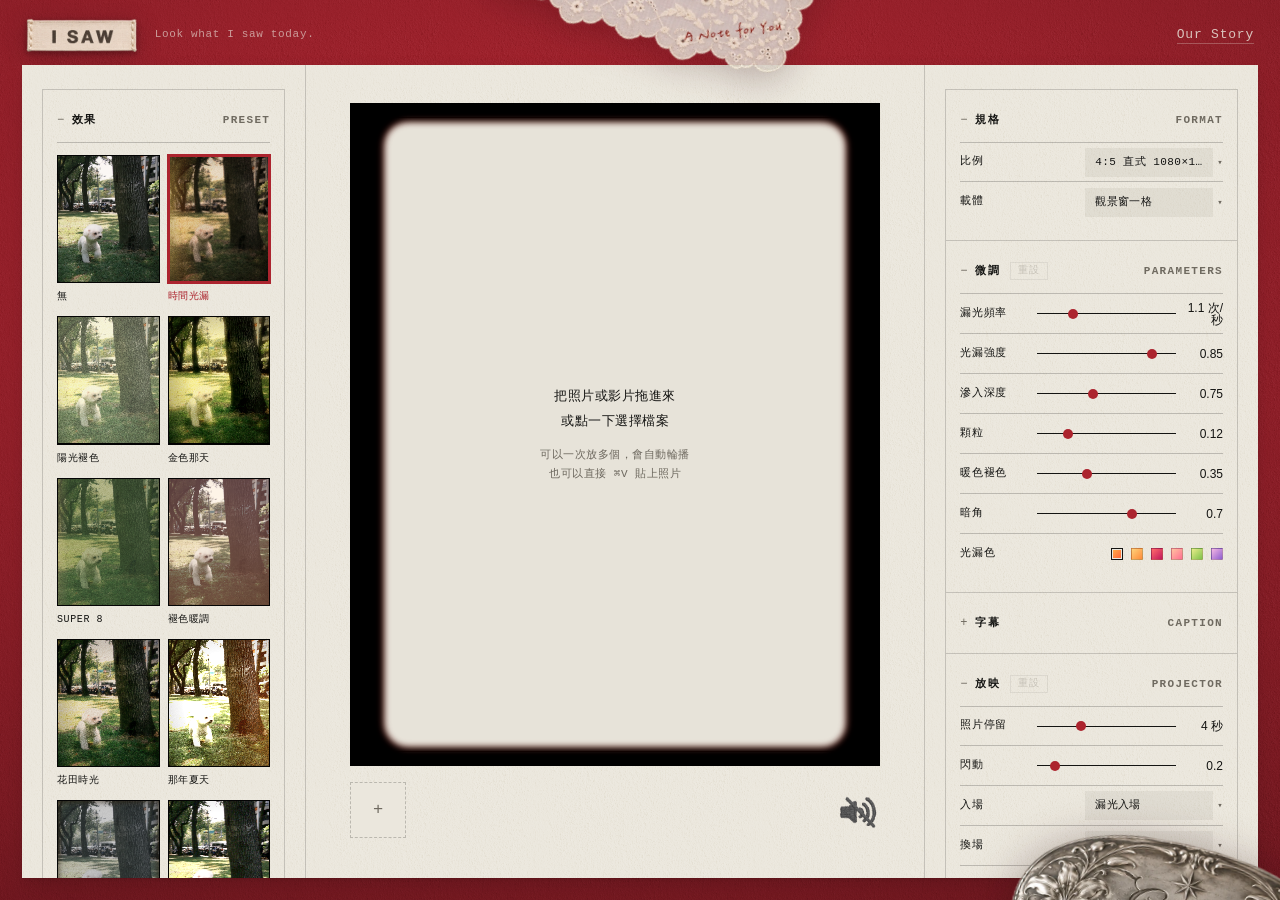
==== film_gallery.html @ 0d944f1d "Render captions above decorative frames" ====
<!doctype html>
<html lang="zh-Hant">
<head>
<meta charset="utf-8">
<meta name="viewport" content="width=device-width, initial-scale=1">
<title>Film Gallery</title>
<link rel="icon" type="image/png" sizes="32x32" href="assets/favicon-32.png">
<link rel="icon" type="image/png" sizes="48x48" href="assets/favicon-48.png">
<link rel="apple-touch-icon" sizes="180x180" href="assets/favicon-180.png">
<style>
  :root{--ar:0.8;--red:#ac242e;--red-deep:#5c131a;--paper:#ebe7dd;--paper-2:#e2ddd1;--ink:#141412;--rule:#1a1917;--muted:#6f6a60;
    --hdh:54px;--padt:11px;--red-tex:.5;--mono:"SF Mono",Menlo,"Courier New",monospace;--num:-apple-system,"SF Pro Text","Helvetica Neue",Arial,sans-serif;--sans:"Helvetica Neue",Helvetica,Arial,"PingFang TC",sans-serif}
  *{box-sizing:border-box}
  html,body{margin:0;height:100%;background:var(--red);color:var(--ink);font-family:var(--sans);font-size:12px}
  /* 參考圖的紅不是平塗：中上偏亮，往四周與底部漸暗 */
  body{background-image:radial-gradient(ellipse 120% 95% at 46% 30%,
    var(--red) 0%,#96202a 38%,#7a1a22 74%,#5c131a 100%)}
  /* 紅底的紙材獨立成一層，才能用 opacity 單獨調濃淡
     （background-blend-mode 沒有強度參數，米白面板則維持原本的做法） */
  body::before{content:"";position:fixed;inset:0;z-index:1;pointer-events:none;
    mix-blend-mode:soft-light;opacity:var(--red-tex,.5);
    background-image:var(--paper-tex);background-size:var(--paper-tex-size)}
  .hd,.app{position:relative;z-index:2}   /* 操作區與頁首在雜訊之上 */
  /* 最外圍一圈深紅，裡面整張是紙 */
  body{padding:var(--padt) 22px 22px;min-height:100vh}
  .app{display:grid;grid-template-columns:clamp(260px,23%,340px) 1fr clamp(300px,27%,400px);min-height:calc(100vh - 22px - var(--padt) - var(--hdh));background:var(--paper);border:0;
    /* 自然陰影：多層疊加、模糊逐層加倍、透明度遞減，模擬真實光線衰減 */
    box-shadow:
      0 1px 1px   rgba(28,6,6,.07),
      0 2px 4px   rgba(28,6,6,.06),
      0 6px 10px  rgba(28,6,6,.055),
      0 12px 22px rgba(28,6,6,.05),
      0 24px 44px rgba(28,6,6,.045),
      0 44px 80px rgba(28,6,6,.04)}
  @media (max-width:860px){body{padding:12px}.app{grid-template-columns:1fr;min-height:calc(100vh - 24px - var(--hdh))}}

  /* ============ 舞台 ============ */
  .stage{position:relative;display:flex;align-items:center;justify-content:center;padding:28px;overflow:hidden;
    background-color:var(--paper);
    background-image:radial-gradient(rgba(0,0,0,.06) .6px,transparent .7px),var(--paper-tex);
    background-size:14px 14px,var(--paper-tex-size);
    background-blend-mode:multiply,var(--paper-tex-blend)}
  /* 偽全螢幕：不依賴 Fullscreen API。實測有些瀏覽器／內嵌環境會直接忽略
     requestFullscreen()，回傳的 promise 不成功也不失敗，按鈕就變成完全沒反應。
     這層用 CSS 把舞台撐滿視窗，任何環境都有效；真全螢幕仍然照試，成功就順便去掉瀏覽器外框 */
  /* 畫板＝成品 + 底下的素材條。兩者同寬，所以寬度算在 .board 上，
     .frame 只要跟著撐滿即可。--barh 是素材條佔掉的高度，要從成品的高度預算裡扣掉 */
  .board{--barh:74px;display:flex;flex-direction:column;min-width:0;
    width:min(100%,calc((100vh - 98px - var(--barh) - var(--padt) - var(--hdh)) * var(--ar)));
    max-width:100%}
  .frame{
    position:relative;container-type:size;overflow:hidden;isolation:isolate;background:#000;
    aspect-ratio:var(--ar);
    width:100%;
    max-width:100%;
    max-height:calc(100vh - 98px - var(--barh,0px) - var(--padt) - var(--hdh));
    
  }
  /* 素材條：貼在成品正下方，放縮圖、「＋」與預覽聲音開關 */
  .stagebar{display:flex;align-items:center;gap:10px;height:var(--barh);padding-top:16px}
  .stagebar .items{flex:1 1 auto;min-width:0;padding:0;border-bottom:0}
  #sound{flex:0 0 auto;align-self:center;width:44px;height:44px;padding:0;cursor:pointer;
    background:transparent;border:0;box-shadow:none;transition:none}
  #sound:hover{background:transparent;border:0;box-shadow:none;filter:none;transform:none}
  #sound:focus-visible{outline:1px solid var(--ink);outline-offset:2px}
  #sound img{display:block;width:100%;height:100%;object-fit:contain;pointer-events:none}
  .frame img,.frame video,.thumb img,.thumb video{display:block;width:100%;height:100%;object-fit:cover;position:absolute;inset:0}
  /* 主文字跟小提示是兩個 grid 項目（<small> 是 block，會自成一列）。
     原本 place-items:center 讓兩列各自平分高度、各自置中，中間就空了一大段。
     改成 align-content:center + gap：兩排當成一組一起置中，距離由 gap 決定 */
  .placeholder{position:absolute;inset:0;display:grid;justify-items:center;align-content:center;gap:12px;
    text-align:center;padding:24px;cursor:pointer;z-index:50;
    color:var(--ink);font:13px/1.9 var(--mono);background:var(--paper);letter-spacing:.5px}
  .placeholder::before{content:"";position:absolute;inset:14px;border:1px solid var(--rule)}
  .placeholder small{display:block;font:11px/1.7 var(--mono);color:var(--muted)}
  .frame.dragover .placeholder{background:var(--paper-2)}
  .frame.dragover{outline:2px dashed var(--paper);outline-offset:-10px}
  /* 字幕與拖曳輔助線在外框（45）上方；畫布輸出沿用相同層級。 */
  .caption{position:absolute;left:var(--x,50%);top:var(--y,90%);transform:translate(-50%,-50%);z-index:46;text-align:center;white-space:nowrap;
    pointer-events:auto;cursor:move;user-select:none;touch-action:none;max-width:96%;
    /* 字體、字形、字距由字幕自己的變數決定（見 CAPTION_FONTS）。
       拆成獨立屬性而不是 font 簡寫 —— 輸出渲染器是一個一個讀 computed style 的，這樣最穩 */
    font-style:var(--cfs,italic);font-weight:var(--w,700);
    font-size:calc(var(--s,4) * 1cqw);
    font-family:var(--cff,Georgia,"Songti TC",serif);
    letter-spacing:var(--cls,.5px);
    color:var(--c,#e0a23a);text-shadow:0 0 12px rgba(0,0,0,.35)}
  /* 辰宇落雁體：先用系統已經裝的（秒開），沒裝才載 assets/fonts/ 裡打包的那份（9.1 MB）。
     授權 SIL OFL 1.1，完整條文在 assets/fonts/OFL-辰宇落雁體.txt —— 那份不能刪，OFL 要求隨檔散布。
     swap：字還沒載進來之前先用後備字體顯示，不要讓字幕整段空白 */
  @font-face{
    font-family:"辰宇落雁體";
    src:local("辰宇落雁體 2.0 Thin"), local("ChenYuluoyan-2.0-Thin"),
        url("assets/fonts/ChenYuluoyan-2.0-Thin.ttf") format("truetype");
    font-weight:normal;font-style:normal;font-display:swap;
  }
  .caption.dragging{outline:1px dashed rgba(255,255,255,.6);outline-offset:4px}
  /* 拖曳字幕時的對齊輔助線。只有拖的當下存在（放開就整個移除），
     所以不可能被畫進輸出 —— 輸出期間也不會有人在拖 */
  .snapline{position:absolute;z-index:47;pointer-events:none;background:var(--red);
    box-shadow:0 0 4px rgba(0,0,0,.5)}
  .snapline.v{top:0;bottom:0;width:1px;margin-left:-.5px}
  .snapline.h{left:0;right:0;height:1px;margin-top:-.5px}
  .caption:empty{display:none}
  .capblock{padding:6px 0 2px;border-bottom:var(--bw) solid var(--hair)}
  .capblock .rowline{border-bottom:0;min-height:32px}
  .capblock .del{color:var(--muted);cursor:pointer}
  .capblock .del:hover{color:var(--ink)}

  .slot{position:absolute;overflow:hidden;isolation:isolate;background:#000}
  /* 留白的格子：素材不夠時多出來的那一格。底色拿掉，露出後面（觀景窗＝框本身的底、
     圖框類＝框外面那張底圖），不要變成一塊突兀的黑色方塊 */
  .slot.empty{background:transparent}
  .slot+.slot .placeholder{display:none}
  /* 會抖動的圖層要比畫面大一點，抖的時候才不會露出邊 */
  .gate{position:absolute;inset:-3%;overflow:hidden;will-change:transform}

  /* 共用顆粒：量測 Super 8 參考 = 純亮度雜訊（通道相關 .93）、sd ≈ 1.1%、顆粒約 0.3–0.4% 畫面寬、每張源格重新隨機
     → 噴聲 alpha 轉成灰階（中心 .5，可同時變亮變暗）、overlay 疊色、尺寸用 cqw 綁畫面寬，JS 逐格位移時加 .js 關掉 CSS 動畫 */
  .grain{position:absolute;inset:-60%;pointer-events:none;mix-blend-mode:overlay;z-index:30;opacity:var(--grain,.25);will-change:transform;
    background-image:url("data:image/svg+xml;utf8,<svg xmlns='http://www.w3.org/2000/svg' width='300' height='300'><filter id='n' x='0' y='0' width='100%' height='100%' color-interpolation-filters='sRGB'><feTurbulence type='fractalNoise' baseFrequency='.55' numOctaves='2' seed='7' stitchTiles='stitch'/><feColorMatrix values='0 0 0 1 0  0 0 0 1 0  0 0 0 1 0  0 0 0 0 1'/><feComponentTransfer><feFuncR type='linear' slope='2.4' intercept='-.7'/><feFuncG type='linear' slope='2.4' intercept='-.7'/><feFuncB type='linear' slope='2.4' intercept='-.7'/></feComponentTransfer></filter><rect width='100%' height='100%' filter='url(%23n)'/></svg>");
    background-size:50cqw 50cqw;
    animation:grain .35s steps(5) infinite}
  .grain.js{animation:none}
  .grain.coarse{opacity:calc(var(--grain,.25)*.5);background-size:120cqw 120cqw;animation-duration:.5s;animation-direction:reverse}
  @keyframes grain{0%{transform:translate(0,0)}20%{transform:translate(-5%,3%)}40%{transform:translate(4%,-6%)}60%{transform:translate(-3%,-2%)}80%{transform:translate(6%,4%)}100%{transform:translate(0,0)}}
  .fx{position:absolute;inset:0;pointer-events:none}
  .dust{position:absolute;inset:0;pointer-events:none;z-index:35}
  /* 白點：參考 5×14 px / 530 → 1%×3% W 的直立小長條，+30% 亮，停 1–2 張源格 */
  .speck{position:absolute;border-radius:50%;background:#fff;opacity:.8;filter:blur(.08cqw)}
  /* 紅點：參考直徑 4–5% W、飽和紅 (255,60,60)、軟邊、停 0.17–1.1 s、慢慢漂 */
  .speck.red{background:radial-gradient(circle,#ff5050 0 30%,rgba(255,60,60,.7) 55%,rgba(255,60,60,0) 75%);filter:blur(.15cqw);opacity:.9;transition:transform linear}
  .speck.dark{background:#000;opacity:.7}
  .scratch{position:absolute;top:0;bottom:0;width:.12cqw;background:rgba(255,255,255,.4)}
  .scratch.dark{background:rgba(0,0,0,.6)}
  .black{background:#000;opacity:var(--black-op,0);z-index:39}

  /* ============ 放映機閃動 / 閃光 / 結尾淡出（全域層） ============ */
  #flick{position:absolute;inset:0;pointer-events:none;z-index:42}
  #flick>div{position:absolute;inset:0;opacity:0}
  #flick .f-dark{background:#000}
  #flick .f-light{background:#fff;mix-blend-mode:soft-light}
  #fade{position:absolute;inset:0;pointer-events:none;z-index:58}
  #fade>div{position:absolute;inset:0;opacity:0}
  #fade .e-black{background:#000}
  #fade .e-purple{background:linear-gradient(180deg,rgba(70,25,110,.75),rgba(40,15,80,.6));mix-blend-mode:normal}
  #trans .t-over{background:#fff;inset:-4%}

  /* ============ 換場景轉場層（只在多素材切換時出現，逐格硬切） ============ */
  #trans{position:absolute;inset:0;pointer-events:none;z-index:60}
  #trans>div{position:absolute;inset:-4%;display:none}
  #trans .t-fill{background:#000}
  /* 燒片畫格上的細直條紋，模擬底片曝光不均 */
  #trans .t-fill::after{content:"";position:absolute;inset:0;opacity:.35;mix-blend-mode:multiply;
    background:repeating-linear-gradient(90deg,rgba(0,0,0,0) 0 6cqw,rgba(0,0,0,.25) 6cqw 9cqw,rgba(255,255,255,.12) 9cqw 13cqw,rgba(0,0,0,0) 13cqw 21cqw)}
  #trans .t-wipe{filter:blur(1.5cqw)}

  /* ============ 預設 1：暖調光漏 ============ */
  .p-leak .media{filter:sepia(var(--warm,.35)) saturate(1.25) contrast(1.06) brightness(.92)}
  .p-leak .tint{background:linear-gradient(180deg,rgba(255,170,80,.18),rgba(120,20,0,.28));mix-blend-mode:multiply}
  /* 漏光：固定在左緣（光從機身縫隙進來的位置），強度由 JS 逐格脈衝驅動。
     不用 CSS 動畫，因為真實漏光的閃動是不規則的。
     也刻意不留 transition —— pulse() 每格自己算好該多亮（見 PRESETS.leak），
     再疊一層 CSS 過渡的話，「一格一格算」的輸出管線會被真實時間拖著跑 */
  .p-leak .leak{left:0;top:-25%;bottom:-25%;width:var(--lw,30%);
    mix-blend-mode:screen;opacity:0;filter:blur(26px);
    transform:translateY(var(--ly,0));
    background:
      radial-gradient(70% 42% at 0% 50%,rgba(255,250,230,.85) 0%,transparent 62%),
      linear-gradient(90deg,var(--la,#ffb347) 0%,var(--lb,#ff5e3a) 42%,transparent 100%)}
  .p-leak .leak.two{width:var(--lw2,16%);filter:blur(42px);
    background:radial-gradient(60% 70% at 0% 50%,var(--lb,#ff5e3a) 0%,transparent 72%)}
  .p-leak .edge{mix-blend-mode:screen;background:linear-gradient(90deg,rgba(255,200,90,.55),rgba(255,120,40,.2) 12%,transparent 30%);
    animation:breathe 4.8s ease-in-out infinite alternate}   /* 左緣的底光，與脈衝無關 */
  @keyframes breathe{from{opacity:.55}to{opacity:.95}}
  .p-leak .vig{background:radial-gradient(ellipse at 50% 50%,transparent 55%,rgba(20,5,0,.45) 85%,rgba(0,0,0,.8) 100%);opacity:var(--vig,1)}

  /* ============ 預設 2：Super 8 ============
     量測：亮部壓到 55–70%（p99 136–178）、暗部抬到 9–16% 且偏藍灰 (31,33,43)、中間調青綠 (98,142,118)、亮部黃 (191,180,101)、
     飽和 .3–.4、邊緣 10–90% 寬 ≈ 1.3% W（σ≈.5% W）。閃爍由 JS 逐格給 --flick（sd 6.3%），不用 CSS 週期動畫。 */
  .p-strip .media{filter:contrast(.62) brightness(.9) saturate(.95) brightness(var(--flick,1)) blur(calc(var(--soft,.25)*1cqw))}
  .p-strip .fadeL{background:#1a2236;mix-blend-mode:lighten;opacity:var(--fade,.7)}            /* 暗部抬成藍灰 */
  .p-strip .cast{mix-blend-mode:soft-light;opacity:.85;background:rgb(110,160,135)}             /* 中間調青綠 */
  .p-strip .cast2{mix-blend-mode:multiply;opacity:.8;background:rgb(250,236,165)}               /* 亮部壓黃（減藍） */
  /* 左邊漏光：量測外側 9% W 基準比內側亮 5–8%；每 ~0.3 s 一張源格（55 ms）脈衝到 +20%、R−G +25（洋紅紅）。右邊外側 10% 暗 10%。 */
  .p-strip .edgeleak{mix-blend-mode:screen;opacity:calc(var(--eleak,.7)*.3);
    background:linear-gradient(90deg,var(--la,#ff9678) 0%,transparent 13%)}
  .p-strip .edgeleak.pulse{opacity:var(--eleak,.7);
    background:linear-gradient(90deg,var(--lb,#ff506e) 0%,transparent 14%)}
  .p-strip .edgeR{background:linear-gradient(270deg,rgba(0,0,0,.22),rgba(0,0,0,0) 12%)}

  /* ============ 預設 3：8mm 放映機 ============
     量測：飽和只有 .17–.23、亮部壓到 72–77%、黑位保留 (p1≈5%)、中間調中性偏冷 (111,125,145)、亮部略青；
     邊緣 σ≈.2–.4% W；閃爍只有 0.6%（JS 給 --flick）；暗角不是大範圍黑，而是 3% W 寬、−18%、偏黃褐的窄邊。 */
  .p-proj .media{filter:contrast(.85) brightness(.84) saturate(.6) brightness(var(--flick,1)) blur(calc(var(--soft,.3)*1cqw))}
  .p-proj .warm{background:#9fb0bd;mix-blend-mode:soft-light;opacity:.5}
  .p-proj .vig{box-shadow:inset 0 0 calc(var(--vig,.6)*10cqw) calc(var(--vig,.6)*.8cqw) rgba(42,28,10,.75)}
  /* 塵點：參考 ≤1 顆/秒、0.3% W、停 1 格、多為暗點；尺寸 / 模糊都綁 cqw */
  .mote{position:absolute;border-radius:50%;background:radial-gradient(circle,rgba(255,250,235,.95),rgba(255,250,235,0) 70%);pointer-events:none}
  .mote.dark{background:radial-gradient(circle,rgba(30,20,10,.9),rgba(30,20,10,0) 70%)}
  .hair{position:absolute;width:.1cqw;background:rgba(0,0,0,.55);transform-origin:top;pointer-events:none;filter:blur(.06cqw)}

  /* ============ 預設 4：黑白老電影 ============
     沒有參考影片；套用同樣原則：亮部壓縮、黑位抬高、閃爍逐格隨機（不用 CSS 週期）、顆粒 / 抖動綁畫面尺寸 */
  .p-bw .media{filter:grayscale(1) contrast(1.05) brightness(.92) sepia(var(--tone,.25)) brightness(var(--flick,1)) blur(.12cqw)}
  .p-bw .fadeL{background:#161616;mix-blend-mode:lighten;opacity:.9}
  .p-bw .vig{background:radial-gradient(ellipse at 50% 50%,transparent 50%,rgba(0,0,0,.4) 82%,rgba(0,0,0,.75) 100%);opacity:var(--vig,1)}
  .p-bw .grain{opacity:var(--grain,.4);mix-blend-mode:overlay}
  /* Safari 的 lighten 疊層會遮掉影片；這兩個濾鏡改在 GPU 畫布內混色。 */
  .frame canvas.filmcolor,.thumb canvas.filmcolor{display:block;position:absolute;inset:0;width:100%;height:100%;object-fit:cover;filter:none}
  .film-source{display:none}

  /* ============ 預設 5：褪色暖調（第三支參考：幾乎無顆粒無閃動、亮部不到白、暗部抬到暖褐） ============ */
  .p-faded .media{filter:contrast(.84) saturate(.82) sepia(.22) brightness(1.02) hue-rotate(-4deg)}
  .p-faded .lift{background:rgb(104,74,66);mix-blend-mode:lighten;opacity:var(--lift,.58)}
  .p-faded .cast{background:linear-gradient(180deg,rgba(214,168,196,.55) 0%,rgba(240,170,130,.55) 100%);mix-blend-mode:soft-light;opacity:var(--castop,.8)}
  .p-faded .vig{background:radial-gradient(ellipse at 50% 50%,transparent 62%,rgba(60,30,20,.35) 100%);opacity:var(--vig,.5)}
  #intro{position:absolute;inset:0;pointer-events:none;z-index:59;display:none}

  /* ============ 預設 6：花田柔光（量測自參考影片 2026-09-15 02:51） ============
     量測 745 格 176×109：亮度百分位 p1=0 p5=5 p50=87 p95=199 p99=219；
     10.85% 像素低於 16（暗部壓死）、僅 0.07% 高於 240（亮部滾降、不到純白）；
     飽和 .351；鄰接像素平均差 5.58（顆粒重）；R>G>B，亮部 212/198/178（暖） */
  .p-bloom .media{filter:saturate(var(--sat,.85)) contrast(var(--con,1.22)) brightness(var(--exp,1.06))
    blur(calc(var(--soft,.35)*1cqw))}
  /* 亮部滾降 + 暖調：multiply 一層暖白，把最大值壓到約 R100% G93% B82%，與量測的亮部比例一致 */
  .p-bloom .warmtint{mix-blend-mode:multiply;
    background:linear-gradient(180deg,rgba(255,238,212,1) 0%,rgba(252,230,202,1) 100%);
    opacity:var(--warm,.85)}
  /* 光暈／暈光：素材複製一份，模糊提亮後用 screen 疊回去，亮處自然溢出。
     原本用 backdrop-filter，但輸出用的 canvas 渲染器不支援 —— 畫板看得到、下載出來卻沒有 */
  .p-bloom .bloom{mix-blend-mode:screen;opacity:calc(var(--glow,.5)*.55);overflow:hidden}
  .p-bloom .bloom .media{filter:blur(calc(var(--glow,.5)*3cqw)) brightness(1.45) contrast(1.25) saturate(.75)}
  /* 暗部壓死 */
  .p-bloom .crush{mix-blend-mode:multiply;background:rgba(18,14,10,1);opacity:var(--crush,.18)}
  .p-bloom .vig{background:radial-gradient(ellipse at 50% 48%,transparent 42%,rgba(12,8,4,.5) 78%,rgba(0,0,0,.88) 100%);
    opacity:var(--vig,.8)}

  /* ============ 預設 17：那年夏天（量測自 Lily 給的參考照 IMG_0568，2026-10-02）============
     內容區 1206×906。這張跟現有每一個濾鏡最大的不同：**亮部是真的燒穿的**。
       · 18.08% 的像素是純白 —— 其他六個濾鏡實測全部 0.00%，
         因為它們的設計就是「亮部不到白」（那是從底片參考影片量出來的，沒有錯，只是另一種行為）
       · 暗部 (44,26,18) 暖紅褐，紅是藍的 2.4 倍；中間調 (144,102,69) 明顯偏橘
       · 亮部 (248,232,233) 近白，而且藍跟綠幾乎一樣高 —— **燒穿的地方不帶黃，是乾淨的白**
       · 飽和 .456；顆粒 rms 6.21，比沒套濾鏡的原圖（13.70）還低
         → 那個粗粗的底片感是「粗顆粒 ＋ 柔焦」同時存在，只加顆粒會變得又利又髒
       · 右緣 (148,100,99) 比左緣 (104,73,58) 亮而且更暖 → 右邊有一道暖光
     做法上最關鍵的一件事：**暖色先染（sepia），再用 brightness 把頂端推爆**。
     順序反過來的話，燒穿的地方會被染成黃色；照這個順序，爆掉的地方會自己回到乾淨的白，
     所以「中間調很暖、亮部乾淨」是順序換來的，不是另外補一層。 */
  .p-summer .media{filter:blur(calc(var(--soft,.35)*1cqw)) sepia(var(--warm,.4))
    saturate(var(--sat,1.25)) contrast(var(--con,1.2)) brightness(var(--exp,1.9))}
  /* 暗部暖褐：screen 只抬暗部、亮部幾乎不動（跟漏光底片的暗部青綠同一招，只是換成暖色） */
  .p-summer .lift{mix-blend-mode:screen;background:rgb(92,34,10);opacity:var(--lift,.5)}
  /* 右側那道暖光 */
  .p-summer .rleak{mix-blend-mode:screen;opacity:var(--leak,.55);
    background:linear-gradient(98deg,transparent 38%,rgba(255,80,20,.45) 76%,rgba(255,140,60,.95) 100%)}
  .p-summer .vig{background:radial-gradient(ellipse at 52% 48%,transparent 52%,rgba(20,8,4,.4) 84%,rgba(10,4,2,.7) 100%);
    opacity:var(--vig,.25)}

  /* ============ 預設 7：陽光褪色（量測自參考影片 2026-09-15 02:56） ============
     48 格取樣：亮度 p1=41 p5=59 p50=147 p95=207 p99=218；低於 16 僅 0.05%（暗部抬起、不壓黑）
     中位 RGB 149/152/87（黃綠）、暗部 44/65/25（綠色地板）、亮部 215/210/170
     飽和 .376、鄰接差 9.03（比影片 1 更重） */
  .p-sun .media{filter:saturate(var(--sat2,1.05)) contrast(var(--con2,.78)) brightness(var(--exp,1.28))
    blur(calc(var(--soft,.3)*1cqw))}
  /* 暗部抬升：screen 一層量測到的暗部色 (44,65,25)。
     原本用 lighten 當「地板」，但媒體濾鏡 contrast(.78) brightness(1.28) 已經把最暗值抬到 68，
     高於這個地板，所以只有源值 <12% 的像素會被影響 → 滑桿幾乎沒反應。
     改成 screen：暗部抬最多、亮部幾乎不動，整條滑桿都有作用（0→1 時暗部 +45、中間調 +19、亮部 0） */
  .p-sun .lift{mix-blend-mode:screen;background:rgb(44,65,25);opacity:var(--lift,.25)}
  /* 黃綠色偏 + 亮部上限：multiply 一層淡黃綠，把藍色壓下來 */
  .p-sun .cast{mix-blend-mode:multiply;background:rgb(242,238,196);opacity:var(--cast,.8)}
  /* 霧化：低對比的來源，screen 一層暖白把整體推亮壓縮動態範圍 */
  .p-sun .haze{mix-blend-mode:screen;
    background:linear-gradient(170deg,rgba(255,250,228,1) 0%,rgba(236,240,214,1) 100%);
    opacity:var(--haze,.16)}
  .p-sun .vig{background:radial-gradient(ellipse at 50% 46%,transparent 55%,rgba(60,55,25,.28) 88%,rgba(40,38,14,.45) 100%);
    opacity:var(--vig,.5)}


  /* ============ 預設 8：方寸之間 ============
     概念：從相機觀景窗裡看出去。
     機身是 Lily 畫的一張 PNG（assets/finder.webp，1210×1594，有 alpha）。
     量測：機身區域不透明度 253~254（完全擋住），中間是乾淨的透明洞，
     洞在圖檔裡的位置 x 15.87~80.91%、y 35.01~65.24%，洞緣有 28~29px 的羽化。
     圖檔長寬比 0.759，畫布是 0.800，用 fill 撐滿（橫向拉伸 5%，在這種柔焦物件上看不出來）。
     取景窗的照片比洞大一圈，硬邊會被圖檔羽化的洞緣蓋住。
     環境反射：把照片大幅模糊後用 soft-light 疊在最上層 ——
     機身會染上當下景色的顏色（量測參考影片得到的特性），窗內則多一層很淡的暈光。
     窗內調性 contrast .60 + brightness 1.12，實測 p1≈78 / p50≈170，與參考影片一致。
     手持是慢速漂移不是抖動（見 handHold）。相機（機身＋窗）一起晃，
     照片則由 .hold 反向抵銷掉，所以看起來是「景站著不動、相機在飄」——
     洞會在靜止的照片上慢慢游移，像真的端著相機找構圖。
     反向量的上限＝窗超出洞的那一圈＋照片放大溢出的部分，用 tanh 收邊。 */
  .p-finder{background:#000}
  .p-finder .rig{position:absolute;inset:0}

  /* 1 取景窗：清楚的那一塊。素材直接 cover 這個窗（而不是先鋪滿整張畫布再切一塊出來
     —— 那樣直式影片只會看到中間 17% 的高度，主體幾乎都被切掉） */
  .p-finder .win{position:absolute;left:var(--wl);top:var(--wt);width:var(--ww);height:var(--wh);
    overflow:hidden;border-radius:1.6cqw}
  /* hold：抵銷手晃的那層。照片掛在它裡面，所以 .media 自己的 scale(--zoom) 不受影響 */
  .p-finder .hold{position:absolute;inset:0}
  .p-finder .win .media{filter:contrast(var(--wcon,.60)) brightness(var(--exp,1.12))
    saturate(var(--wsat,.95)) blur(calc(var(--soft,.45)*1cqw));
    transform:scale(var(--zoom,1));transform-origin:50% 50%}
  .p-finder .win .haze{mix-blend-mode:screen;opacity:var(--haze,.08);
    background:linear-gradient(168deg,rgba(255,252,240,1) 0%,rgba(226,234,240,1) 100%)}

  /* 2 取景器本體：有 alpha 的圖，直接疊上去，窗的位置是透明的洞 */
  .p-finder .finder{position:absolute;inset:0;width:100%;height:100%;object-fit:fill;
    pointer-events:none;filter:brightness(var(--fbri,1));
    transform:scale(var(--fsc,1));transform-origin:50% 50%}

  /* 3 環境反射：照片大幅模糊後疊在最上層。
     用 color 混合 —— 只換色相與飽和度，保留圖上原本畫的明暗與金屬高光，
     所以圖檔本來的暖黃／冷銀會直接被當下景色的顏色蓋掉 */
  .p-finder .refl{position:absolute;inset:-8%;overflow:hidden;pointer-events:none;
    mix-blend-mode:color;opacity:var(--refl,.7)}
  .p-finder .refl .media{filter:blur(9cqw) saturate(1.3)}

  /* ============ 星星對切 ============
     畫面上下對切，兩半放同一個素材、各播各的。
     同一張星星遮罩用兩次：上半「星星填上顏色蓋在照片上」，下半「整片顏色、星星處挖空露出照片」。
     兩半的遮罩層尺寸一樣、也都用 cover，所以星星的位置上下完全對齊。

     遮罩層是 <img>，src 是程式當場用 canvas 合成出來的 data URL。
     為什麼不用 mask-image / clip-path：輸出影片的 canvas 渲染器兩個都不支援（見 README），
     但它畫得出 <img> 與 object-fit，所以走這條預覽跟輸出才會一致。 */
  /* 直式／方形畫面對半橫切；橫式（16:9 那類，寬≥高）改成對半直切 ——
     用 @container 讀 .frame 自己的長寬比（它有 aspect-ratio:var(--ar)），
     不用 JS 判斷，畫面比例一改就自動切換，不會漏掉「跟素材一樣」這種算出來的比例。
     canvas 輸出讀的是最終算好的版面（offsetLeft/Width…），跟畫面比例怎麼決定的無關，
     所以這裡切換完，預覽跟輸出影片會是同一個版面 */
  .p-split .half{position:absolute;left:0;top:0;width:100%;height:50%;overflow:hidden}
  .p-split .half.bot{top:50%}
  @container (min-aspect-ratio:1/1){
    .p-split .half{width:50%;height:100%}
    .p-split .half.bot{top:0;left:50%}
  }
  .p-split .starlay{position:absolute;inset:0;z-index:20;pointer-events:none}
  .p-split .media{filter:saturate(var(--sat,1)) contrast(var(--con,1.06)) brightness(var(--exp,1))}

  /* ============ 郵票載體 ============
     郵票是「載體」不是濾鏡，所以可以跟任何濾鏡疊。
     它有兩格：第一格滿版（框外面的底圖，固定放第一張照片），第二格是票面的窗（輪播）。
     兩格都走同一個濾鏡的 build()，所以框外面跟框裡面的色調是一致的 ——
     底圖層如果自己另外寫 filter，會把濾鏡的 filter 整個蓋掉，顏色就分家了。
     所以底圖只用 transform 放大 + 一層 ::after 壓暗，兩個輸出渲染器都畫得出來
     （它支援 transform 與 ::after，但不支援「父層 filter 影響子層」—— 見 README） */
  /* 底圖那格要用 .bgcell 認，不能用 :first-child ——
     #frame 裡前面還有 flick / trans / fade / intro 四個固定層，格子永遠不是第一個孩子 */
  .slot.bgcell .media{transform:scale(var(--sbzoom,1.3));transform-origin:50% 50%}
  .slot.bgcell::after{content:"";position:absolute;inset:0;z-index:40;
    background:rgba(10,8,6,var(--sbdim,.45));pointer-events:none}

  /* 紙上時光：白邊卡片本身沒有形狀圖，純 CSS 畫一塊白底＋淡淡的投影，
     模擬照片放在桌上、紙張本身有一點厚度的感覺。位置由 build() 算好直接寫 inline style，
     這裡只管外觀 */
  /* 邊框色：比網站底色 --paper(#ebe7dd) 再亮一點的米灰，不是純白，
     也不會太接近底色跟畫面融在一起。
     不加投影：這個白邊本來就窄（3.5%），投影的模糊範圍（4px/9px）比邊框本身還寬，
     結果整圈都暈到照片裡面去，變成「照片內側有陰影」。
     也不能用 outline 代替——outline 這個屬性輸出用的 canvas 渲染器不認得
     （見 paintTree／paintBg，只讀 backgroundColor/backgroundImage/boxShadow 這幾樣），
     預覽會看到框、輸出影片會不見，等於騙了自己。乾脆就純色平面，不做邊界裝飾 */
  .card-bg{position:absolute;background:#f4f1eb}

  /* ============ 預設 9：金色那天（量測自參考影片，884×634、6.7s、三個鏡頭） ============
     · 亮部（L>205）平均 RGB 237/228/158 —— 藍色比紅色低 79。
       兩支沒加工的對照影片量出來是 224/223/225 與 227/224/221（中性白，差 ±6），
       所以「最亮不是白色、而是淺黃色」是這支最明確、也最容易複製的特徵
     · 暖度隨亮度遞增：亮部 R−B +79、中間調 +25、暗部 +4 —— 不是整片罩黃
     · 亮度 p1=6 p50=53 p95=225 p99=237 max=252；19.7% 低於 16、僅 0.54% 高於 240
     · 貼著亮區的暗部比遠處亮 2.02 倍，平滑衰減約 14% 畫面寬（發光感；
       對照組量到 1.00 與 1.54，但亮區佔比差太多，所以半徑當參數調而不是當定值） */
  /* 灰階測試條搜出來的一組：入32→L7、入128→R−B 25（正好命中量測）、入248→L224 R−B47，
     而且入200 還有 L208，不會太早削平（參考影片只有 0.54% 超過 240，是有肩部的滾降） */
  .p-gold .media{filter:saturate(var(--sat,1.1)) contrast(var(--con,1.25)) brightness(var(--exp,1.1))
    blur(calc(var(--soft,.18)*1cqw))}
  /* 淺黃天花板：multiply 的絕對變化隨亮度遞增 —— 白色被拉到 255/248/178（R−B 77，命中量測的 79），
     中間調只被拉 39，暗部幾乎不動。這正好複製「愈亮愈黃」而不是整片罩黃 */
  .p-gold .ceil{mix-blend-mode:multiply;opacity:var(--gold,.9);
    background:linear-gradient(168deg,rgb(255,248,176) 0%,rgb(255,244,162) 100%)}
  /* 發光：疊在天花板之前，所以溢出來的光也會被染成金色 */
  .p-gold .glow{mix-blend-mode:screen;opacity:var(--glowop,.5);overflow:hidden}
  .p-gold .glow .media{filter:blur(calc(var(--grad,.55)*4cqw)) brightness(1.5) contrast(1.9)
    sepia(.55) saturate(1.7)}
  /* 壓黑：量測中位數只有 53，畫面大半是暗的，金色光斑才浮得出來 */
  .p-gold .crush{mix-blend-mode:multiply;background:rgb(30,22,14);opacity:var(--crush,.04)}
  .p-gold .vig{background:radial-gradient(ellipse at 50% 46%,transparent 40%,rgba(30,18,6,.46) 76%,rgba(6,4,0,.9) 100%);
    opacity:var(--vig,.6)}

  /* ============ 預設 10：霧裡微亮 ============
     原本想做參考影片那種「隔著玻璃折射」的效果，用位移貼圖 + 方向性光束試了三版都不對 ——
     那支影片的光條是橫掃整個畫面、跟內容無關的鏡頭內反射，
     而「從畫面內容算出光條」的做法，光條永遠會黏在亮點上（疊幾個角度就變星芒）。
     折射那套整個拿掉了，留下調校過程中意外好看的部分：低飽和、冷調、柔霧發光。 */
  .p-cool .media{filter:saturate(var(--sat,.62)) contrast(var(--con,.96))
    brightness(var(--exp,1.06)) blur(calc(var(--soft,.18)*1cqw))}
  /* 柔霧發光：素材複製一份，模糊提亮後 screen 疊回（不用 backdrop-filter —— 輸出渲染器不支援） */
  .p-cool .glow{mix-blend-mode:screen;opacity:var(--glowop,.5);overflow:hidden}
  /* 模糊半徑要夠大 —— 半徑太小等於把畫面細節原封不動提亮，會被讀成雜訊而不是霧 */
  .p-cool .glow .media{filter:blur(calc(var(--grad,.6)*9cqw)) brightness(1.3) saturate(.6)}
  /* 冷調：multiply 一層淡青，把暖色壓掉 */
  .p-cool .cool{mix-blend-mode:multiply;opacity:var(--cool,.3);
    background:linear-gradient(160deg,rgb(232,244,246) 0%,rgb(216,234,240) 100%)}
  /* 深度：柔霧會把整體提亮、黑被抬起來，畫面就扁了。
     用 color-burn 把中／深部拉回來 —— 灰階實測（相對輸入的變化量）：
       multiply   暗部 -3   中 -13  亮部 -25  ← 亮部被壓最多，方向相反
       overlay    暗部 -1   中  -5  亮部  -2  ← 太弱
       color-burn 暗部 -14  中 -10  亮部  -2  ← 暗部壓最多、亮部幾乎不動
     疊在柔霧與冷調之後，作用在「已經被提亮」的結果上 */
  .p-cool .depth{mix-blend-mode:color-burn;opacity:var(--depth,.35);
    background:rgb(206,212,216)}
  .p-cool .vig{background:radial-gradient(ellipse at 50% 48%,transparent 46%,rgba(20,28,32,.4) 80%,rgba(6,10,12,.86) 100%);
    opacity:var(--vig,.5)}

  /* ============ 舊派對（量測自 Lily 的兩張參考截圖：老建築棚戶景、老派對餐桌）============
     這支不是「整片罩一個顏色」，是暗部跟亮部往不同方向偏，而且偏的方向還看落在什麼顏色上：

     · 亮部（白桌布亮處，L>200）RGB 231/233/217，R−B 只有 +14 —— 幾乎中性，
       不像金色那天亮部會泛黃（那支是 R−B +79）。這支的亮部收得乾淨，快速削到一片近白，
       不是慢慢收光
     · 暗部落在「中性面」上（白桌布陰影帶、白盤陰影邊）：RGB 152/153/167、147/150/159 ——
       R 反而比 B 低（R−B −15），B 比 G 高（B−G +14）。**暗部是偏紫藍的，不是偏暖**
     · 暗部落在「暖色物體」上（黃餐巾摺處）：RGB 115/83/26，R−B +89 —— 濁濁的橄欖棕。
       但這不是另一套色偏，是同一個「陰影偏紫藍」疊在已經很黃的餐巾上，
       紫藍把餐巾原本乾淨的黃「弄髒」變成橄欖色，兩種暗部其實是同一個機制、只是打在誰身上
     · 所以做法是**只調暗部**，不是整片调色：亮部維持接近原色，暗部統一往深紫藍拉，
       落在中性面上看得出紫，落在暖色物體上看起來像變濁 */
  .p-party .media{filter:saturate(var(--sat,.85)) contrast(var(--con,1.0)) brightness(var(--exp,1.05))
    blur(calc(var(--soft,.5)*1cqw))}
  /* 發光：只加亮、不額外染色（跟金色那天不同，那支刻意疊 sepia+saturate 讓光暈變金黃，
     這支的亮部量測起來要接近中性，所以只用 blur+brightness 讓最亮的地方暈開一圈光暈，
     不再加別的色調——顏色交給後面的紫調／濁暖層去統一染） */
  .p-party .glow{mix-blend-mode:screen;opacity:var(--glowop,.4);overflow:hidden}
  .p-party .glow .media{filter:blur(calc(var(--grad,.5)*6cqw)) brightness(1.6)}
  /* lighten：只把「比這個顏色暗」的地方墊到這個顏色，比它亮的地方完全不受影響 ——
     跟陽光褪色的暗部抬升是同一個技巧，差在這裡選了偏藍紫的顏色（B 明顯比 R、G 高），
     命中量測到的「暗部落在白色上會偏紫」。
     實測發現：對比一旦調高會把暗部提早壓到 0，這層再怎麼疊都疊不上去
     （lighten 在 0 上會直接變成地板色，但如果暗部已經被壓到 0 之前的濾鏡層還沒跑到這裡，
     順序沒問題，問題是 contrast 開太高，正常暗部細節被壓沒了，紫色浮不出來）——
     所以這支的對比刻意壓低，把「拉低反差」也算進調性裡 */
  .p-party .violet{mix-blend-mode:lighten;background:rgb(58,54,80);opacity:var(--violet,.6)}
  /* multiply：把整體壓濁、偏棕黃。opacity 刻意調低——
     multiply 對「本來就亮」的地方影響反而比暗部大（亮部乘出來的絕對變化比較大），
     開太高亮部會被拉暖，跟「亮部收得乾淨接近白」的量測結果衝突，
     這層只需要一點點就夠把暖色物體的暗部混成橄欖色 */
  .p-party .warm{mix-blend-mode:multiply;background:rgb(150,124,74);opacity:var(--warm,.16)}
  .p-party .vig{background:radial-gradient(ellipse at 50% 48%,transparent 44%,rgba(28,20,26,.42) 80%,rgba(10,6,10,.82) 100%);
    opacity:var(--vig,.4)}

  /* ============ 預設 14：漏光底片（量測自 Lily 給的參考照片 IMG_0347.jpg，2026-09-25）============
     照片 1206×1043，上緣 207px 是沒曝到光的黑邊（掃描的底片邊，不做進濾鏡）。
     底色（只量完全沒漏光的上三分之一）：
       · 暗部 (1,11,10)：紅被壓到 0、綠青抬起約 11 —— 夜景的黑不是純黑，是偏青綠的黑
       · 亮部最亮 0.5% 只到 (213,229,200)：到不了純白，而且偏綠
       · 顆粒很細：相鄰像素差 rms 只有 1~2，熱核的綠藍通道才到 9~13
     漏光：
       · 覆蓋下方約 60%，上緣在畫面高度 40%（右側）到 52%（左緣）之間，右邊比左邊高
       · 是一條「熱度梯度」不是一層紅：薄的地方只有紅被抬起 (120,0,0)→(254,60,0)、綠藍還是 0；
         濃一點才開始抬綠 (254,140,0)；最熱的核心連藍都抬起來 (254,205,165) 接近暖白
         —— 這正是「加色光」（screen）的行為，所以三層漏光全部用 screen 疊
       · 熱核在下緣偏左（x≈36~45%、y≈75~95%），右側一路到底都是純紅 (250,0,0)
     三層漏光都不用 blur：漸層本身就是連續的，不規則感靠三層錯開疊出來。
     （blur 一層要幾十毫秒，輸出會明顯變慢，見 CHANGELOG 73）
     ⚠️ 2026-09-27 Lily 要求「紅色範圍太大、右側要讓照片透出來」，三層的擴散範圍一律 ×0.8、
     右下角那層（spill）再調淡（.7→.4、實心段 30%→8%）。**所以現在刻意不等於上面量到的數字**，
     下一個人看到對不上不要「修正」回去，見 CHANGELOG 101。 */
  .p-night .media{filter:saturate(1.15) contrast(1.28) brightness(var(--exp,1))}
  /* 暗部青綠：screen 只抬暗部、亮部幾乎不動。opacity .65 × rgb(3,17,14) ≈ 量到的 (1,11,10) */
  .p-night .teal{mix-blend-mode:screen;background:rgb(3,17,14);opacity:var(--teal,.65)}
  /* 亮部天花板：multiply 的絕對變化隨亮度遞增，只削亮部不弄髒暗部（跟金色那天同一招）。
     .9 × rgb(212,230,200) → 白色變成 (216,232,205)，命中量測的 (213,229,200) */
  .p-night .ceil{mix-blend-mode:multiply;opacity:var(--ceil,.9);
    background:linear-gradient(174deg,rgb(212,230,200) 0%,rgb(205,224,196) 100%)}
  /* 漏光 1／3：從下緣整片升起的紅 —— 只有深端 --nb 一個顏色，不摻橘。
     量測：右側 (x>72%) 從 61% 高度的 (164,0,0) 一路到底 (254,0,0)，綠藍全程是 0，
     橘跟白只出現在熱核附近，所以橘留給第 2 層。
     角度 353deg 讓右邊比左邊高一點（量測：右 40%、左 52%）。
     --rise 是「漏光高度」，--rsj／--lxj／--lang 是每張素材各自的小亂數（見 build()） */
  .p-night .wash{mix-blend-mode:screen;opacity:calc(var(--leak,.95)*var(--bre,1));
    background:linear-gradient(var(--lang,353deg),
      var(--nb,#fa0800) 0%,
      var(--nb,#fa0800) calc((var(--rise,.6) + var(--rsj,0))*54%),
      transparent        calc((var(--rise,.6) + var(--rsj,0))*90%))}
  /* 漏光 2／3：熱核。中心是暖白（燒穿了，量到 (254,205,165)），往外變成熱端的橘 (254,140,0)，
     再淡出讓底下那層紅接手。範圍只佔畫面寬的一半，位置由 --lx 決定（量測熱核在 x≈36~54%） */
  .p-night .core{mix-blend-mode:screen;opacity:calc(var(--heat,.85)*var(--bre,1));
    background:
      radial-gradient(38% 53% at calc((var(--lx,.45) + var(--lxj,0))*100%) 104%,
        rgb(255,232,205) 0%,rgb(255,214,170) 18%,var(--na,#ff9a2e) 42%,rgba(255,90,0,.5) 70%,transparent 100%),
      radial-gradient(35% 26% at 6% 102%,var(--na,#ff9a2e) 0%,rgba(255,120,0,.6) 45%,transparent 100%)}
  /* 漏光 3／3：右下角多溢一團深紅，讓右側一路到底都是純紅、形狀也不對稱 */
  .p-night .spill{mix-blend-mode:screen;opacity:calc(var(--leak,.95)*.4*var(--bre,1));
    background:radial-gradient(64% 46% at 90% 98%,var(--nb,#fa0800) 0%,var(--nb,#fa0800) 8%,transparent 100%)}
  .p-night .vig{background:radial-gradient(ellipse at 50% 46%,transparent 46%,rgba(0,8,6,.45) 82%,rgba(0,4,3,.85) 100%);
    opacity:var(--vig,.4)}

  /* ============ 預設 15：偷看（量測自 Lily 給的參考截圖 IMG_0333.PNG，2026-09-25）============
     截圖 2622×1206。圓心在正中（x 50.3%），圓的直徑 = 短邊的 133%（上下被畫框切掉）。
     圓的邊緣：r/R 0.80→1.00 亮度 120→50→9；圓外還有一圈很暗的暖色暈到 r/R≈1.4 才全黑（鏡筒）。
     圓內：暗部 (33,30,30) 抬起、亮部最亮只到 (195,202,185)、中間調 (113,91,60) 偏暖棕、飽和 0.4；
     極糊：相鄰像素差 rms 只有 0.8（一般清楚的照片 8～15）；色散很小（紅藍邊緣差 2px／半徑 802px）。
     「往外弓」的變形跟圓框在 WebGL 裡做（見 FISH），顏色在這裡做——
     但不能用 contrast()，它會把圓外的黑抬成灰，所以對比也放進 FISH 裡算 */
  .frame canvas.fish,.thumb canvas.fish,
  .frame canvas.riso,.thumb canvas.riso,
  .frame canvas.dv,.thumb canvas.dv{display:block;width:100%;height:100%;object-fit:cover;position:absolute;inset:0}
  .p-peep .fishsrc,.p-riso .fishsrc,.p-dv .fishsrc{display:none}
  .p-peep .fish{filter:sepia(var(--warm,.55)) saturate(1.05) brightness(1.02) blur(calc(var(--soft,.9)*.9cqw))}

  /* ============ 預設 16：印象日記（Riso 風，量測自 Lily 給的參考圖 IMG_0278.jpg，2026-09-26）============
     量到的：
       · 網點間距 對角 4.2px（圖寬 1206）→ 全寬約 200 線；換算到短邊 1080 約 3.8px
       · 網點角度 45°，而且 R/G/B 三個通道是同一個網格 —— 那張是「一個網點蓋在彩色畫面上」，
         不是四色各自上網點
       · 套準偏移只有 ±1~4px（畫面寬的 0.1~0.3%），很含蓄
       · 紙色 (246,241,228) 暖米白；最濃的墨 (8,22,8)，黑不到純黑
       · 色相只有青 37% 跟紅 27% 兩個主軸 —— Riso 印的是特別色油墨，不是 CMYK
     所以這個濾鏡的做法是：把整張圖「投影」到 2~3 個油墨上，各自上網點、各自錯開一點點，
     再用減色疊回紙色。分色、網點、偏移全部在 GPU 上一次算完（見 RISO），
     CSS 這邊只負責不要去動它 */
  .p-riso .riso{filter:none}
  /* ============ 預設 18：手持 V8（量測自 Lily 給的兩張參考 IMG_0565／IMG_0567，2026-10-02）============
     兩張都是三格的 DV 截圖。量到的技術指紋只有一個重點：
       · **垂直細節比水平多 22%**（垂直/水平 = 1.218 與 1.221）
         對照組：一般照片是 1.018、現有 17 個濾鏡落在 0.703～1.124，**沒有一個做這件事**
         → 這就是 DV 的物理限制：色彩資訊橫向被壓掉、再加上交錯掃描，橫的方向糊了
       · 暗部壓死 8.70%／15.17%；**亮部幾乎不爆**（1.40%／0.25%）—— 跟底片過曝那種剛好相反
       · 飽和 .461／.308；暗部有色雜訊（Cb/Cr 起伏 2.66／2.28）——
         底片顆粒是黑白的，DV 的雜訊是有顏色的，這是兩者最好認的差別
     顏色全部在 WebGL 裡做（見 DV），CSS 這邊只負責暗角。 */
  .p-dv .dv{filter:none}
  .p-dv .vig{background:radial-gradient(ellipse at 50% 50%,transparent 58%,rgba(0,0,0,.35) 86%,rgba(0,0,0,.6) 100%);
    opacity:var(--vig,.3)}

  /* ============ 「無」：照片影片原本的樣子，只留基礎微調 ============
     不套任何色調濾鏡，純粹是曝光／飽和／對比／顆粒／暗角這幾個最基本的調整，
     預設值全部是「沒有效果」（曝光1、飽和1、對比1、顆粒0、暗角0），
     這樣才能單獨拿載體（郵票、蕾絲、精裝記憶…）疊照片本人的樣子，不被額外上色 */
  .p-none .media{filter:brightness(var(--exp,1)) saturate(var(--sat,1)) contrast(var(--con,1))}
  /* 發光：把素材複製一份、模糊、只留亮部，再用 screen 疊回去（跟金色那天、霧裡微亮同一招 bloomLayer）。
     這裡刻意不加任何色調 —— 「無」就是不染色，只是讓亮的地方暈開 */
  .p-none .glow{mix-blend-mode:screen;opacity:var(--glowop,0);overflow:hidden}
  .p-none .glow .media{filter:blur(calc(var(--grad,.5)*5cqw)) brightness(1.45) contrast(2) saturate(1.05)}
  .p-none .vig{background:radial-gradient(ellipse at 50% 50%,transparent 55%,rgba(0,0,0,.55) 100%);
    opacity:var(--vig,0)}

  /* 交叉淡入：新畫面疊在舊畫面之上淡入，兩者短暫重疊 */
  .slot.leaving{pointer-events:none}
  /* 淡入由 JS 明確驅動（見 nextScene 的 dissolve），確保起始值先套用再過渡 */

  /* ============ 遮罩（載體） ============ */
  .masklayer{position:absolute;inset:0;pointer-events:none;z-index:45;object-fit:fill;width:100%;height:100%}

  /* ============ 面板：格線版 — 1px 格線切成兩欄大格子，內容靠左上，其餘留白 ============ */
  :root{--grid:rgba(20,20,18,.18);--hair:rgba(20,20,18,.22);--bw:1px;--hover:rgba(20,20,18,.04)}
  /* 紙質：取自 augustine-wong 的紙材照片，高通去掉大範圍明暗後做成無縫平鋪的
     灰階小圖（2000px 取樣 → 360px tile，顯示 220px；41.6 KB）。用 soft-light 疊加，只影響明暗不改變底色 */
  :root{
    --paper-tex:url("assets/paper.webp");
    --paper-tex-size:220px 220px;
    --paper-tex-blend:soft-light}
  .panel{background-color:var(--paper);background-image:var(--paper-tex);
    background-size:var(--paper-tex-size);background-blend-mode:var(--paper-tex-blend);
    color:var(--ink);overflow:auto;max-height:calc(100vh - 24px - var(--padt) - var(--hdh));padding:32px;border-left:1px solid var(--grid);
    font:11px/1.5 var(--mono);letter-spacing:.04em}
  .panel::-webkit-scrollbar{width:4px}.panel::-webkit-scrollbar-thumb{background:var(--hair)}
  .panel *{box-sizing:border-box}
  .panel [hidden]{display:none!important}
  .panel button,.panel select,.panel input,.panel .item,.panel .sw{cursor:pointer;transition:background-color .12s,color .12s,border-color .12s}

  /* 頁首：站在最外圍的深紅底上，紙張之外 */
  .hd{display:flex;justify-content:space-between;align-items:center;gap:18px;
    height:var(--hdh);padding:0 2px 7px;margin:0}
  .hd-left{display:flex;align-items:center;gap:16px;flex:1 1 auto;min-width:0}
  .hd h1,.hd .sub{white-space:nowrap}
  .hd .sub{overflow:hidden;text-overflow:ellipsis}
  .hd svg{display:block;width:10px;height:10px;color:var(--paper);align-self:center}
  .hd h1,.hd .no{margin:0;font:italic 400 22px/1 Georgia,"Times New Roman","Songti TC",serif;letter-spacing:0;color:var(--paper)}
  .hd .sub{margin:0;font:11px/1.5 var(--mono);color:rgba(235,231,221,.62);letter-spacing:.06em}
  .hd h1{margin:0;line-height:0;flex:0 0 auto}
  /* 圖檔已去掉烘焙的陰影並裁掉留白，所以邊框即布標本身，對齊好抓；
     陰影改由 CSS 給，兩層才不會疊在一起 */
  .hd .mark{display:block;height:34px;width:auto;
    filter:drop-shadow(0 2px 3px rgba(0,0,0,.30)) drop-shadow(0 5px 12px rgba(0,0,0,.22))}
  /* 右側 Our Story：正體襯線，與左側斜體成對比 */
  .hd-story{appearance:none;background:none;border:0;cursor:pointer;
    display:inline-block;width:auto;height:auto;flex:0 0 auto;padding:2px 0;
    text-transform:none;text-align:right;white-space:nowrap;
    /* 與「Look what I saw today.」同一套等寬字 */
    font:normal 300 13px/1 var(--mono);letter-spacing:.06em;
    color:var(--paper);opacity:.82;transition:opacity .2s,border-color .2s;
    border-bottom:1px solid rgba(235,231,221,.35)}
  .hd-story:hover{opacity:1;border-bottom-color:var(--paper)}
  @media (max-width:860px){.hd{padding:0 2px 12px}.hd .mark{height:30px}.hd .sub{display:none}.hd-story{font-size:12px}}

  /* ============ 描圖紙 Our Story ============ */
  /* 紙外的背景保持清晰，只用徑向漸層在中心壓出紙的陰影 */
  .ov{position:fixed;inset:0;z-index:300;display:grid;place-items:center;padding:4vh 4vw;
    background:radial-gradient(ellipse 58% 54% at 50% 51%,
      rgba(26,23,19,.32) 0%,rgba(26,23,19,.25) 38%,rgba(26,23,19,.12) 62%,rgba(26,23,19,.03) 80%,transparent 92%);
    opacity:0;pointer-events:none;transition:opacity .26s ease}
  .ov[data-open]{opacity:1;pointer-events:auto}

  /* 紙的舞台：以第三張（攤平）的比例為基準 */
  .paper{position:relative;width:min(780px,94vw);aspect-ratio:1536/1024;max-height:86vh;
    transform:scale(.93) rotate(-4deg);
    transition:transform .4s cubic-bezier(.22,.61,.36,1)}
  .ov[data-open] .paper{transform:scale(1) rotate(-.5deg)}

  /* 三張定格只負責交叉淡入淡出；縮放與旋轉交給 .paper 一次做完，
     所以不會逐張跳動 */
  .pf{position:absolute;left:50%;top:50%;width:auto;display:block;opacity:0;
    transform:translate(-50%,-50%);
    transition:opacity .16s linear;
    filter:drop-shadow(0 16px 30px rgba(38,34,28,.32))}
  .pf1,.pf2{height:70.7%}
  .pf3{height:100%}
  .pf.on{opacity:1}
  .pf3.on{opacity:.8}          /* 完全攤平那張：80%，透出底下畫面 */

  /* 模糊層：用第三張的 alpha 當遮罩，霧化只發生在紙的形狀內 */
  .pmask{position:absolute;left:50%;top:50%;transform:translate(-50%,-50%);
    width:100%;height:100%;pointer-events:none;opacity:0;transition:opacity .3s ease;
    backdrop-filter:blur(6px) brightness(1.28) saturate(.32);
    -webkit-backdrop-filter:blur(6px) brightness(1.28) saturate(.32);
    -webkit-mask-image:url("assets/tracing-paper-3.webp");mask-image:url("assets/tracing-paper-3.webp");
    -webkit-mask-size:contain;mask-size:contain;
    -webkit-mask-repeat:no-repeat;mask-repeat:no-repeat;
    -webkit-mask-position:center;mask-position:center}
  .pmask.on{opacity:1}

  /* 紙上的文字：限制在紙面內，超出可捲動 */
  .story{position:absolute;left:50%;top:50%;transform:translate(-50%,-50%);
    width:52%;max-height:62%;overflow-y:auto;overscroll-behavior:contain;z-index:3;
    /* 頭尾各留一段空白，讓第一行與最後一行不會落在漸層裡被吃掉 */
    padding:24px 0;
    opacity:0;transition:opacity .4s ease;pointer-events:none;
    color:#4a453c;font:13.5px/2.25 "Songti TC","Georgia","Times New Roman",serif;
    letter-spacing:.04em;text-align:justify;
    -webkit-mask-image:linear-gradient(180deg,transparent 0,#000 18px,#000 calc(100% - 18px),transparent 100%);
    mask-image:linear-gradient(180deg,transparent 0,#000 18px,#000 calc(100% - 18px),transparent 100%)}
  .story.on{opacity:1;pointer-events:auto}   /* 第三張攤平後才由 JS 開啟 */
  .story p{margin:0 0 1.5em}
  .story p:last-child{margin-bottom:0}
  .story::-webkit-scrollbar{width:3px}
  .story::-webkit-scrollbar-thumb{background:rgba(74,69,60,.22);border-radius:2px}
  .story::-webkit-scrollbar-track{background:transparent}
  @media (max-width:860px){.story{width:64%;font-size:12px;line-height:2.1}}

  /* ============ 關閉鈕 ============ */
  /* Lily 的鈕扣（assets/close-button.webp，原圖留在 source/鈕扣.png）。
     所有要關掉的彈窗都在右上角放這一顆，樣子統一。
     用 background 而不是 <img>：按鈕本身就是可按範圍，不用再多包一層 */
  /* 背景要連 :hover 一起寫。下面有一條通用的 button:hover{background:var(--hover)}，
     它會把 background 這個簡寫整組換掉 —— 包含背景圖。只寫 .dlgx{background:...} 的話，
     滑過去鈕扣就會被洗成一塊淡色（Lily 回報「hover 還是會變透明」，其實是圖被蓋掉了） */
  .dlgx,.dlgx:hover{background:url(assets/close-button.webp) center/contain no-repeat}
  .dlgx{position:absolute;top:10px;right:10px;z-index:3;
    width:34px;height:34px;padding:0;border:0;border-radius:50%;cursor:pointer;
    appearance:none;
    font-size:0;line-height:0;color:transparent;
    filter:drop-shadow(0 1px 2px rgba(30,8,10,.28));
    transition:transform .15s ease}
  /* Lily 指定：hover 只放大 1.1，不旋轉、不變透明（陰影也不要跟著變，會看起來像在閃） */
  .dlgx:hover{transform:scale(1.1)}
  .dlgx:active{transform:scale(1.02)}
  .dlgx:focus-visible{outline:1px solid var(--ink);outline-offset:3px}
  @media (prefers-reduced-motion:reduce){.dlgx{transition:none}}
  /* Our Story 的紙是撕邊的，右上角本來就缺一塊 —— 鈕扣擺太外面會飄到紙外面、
     壓到右邊的設定欄。量過 tracing-paper-3.webp 的不透明範圍：
     距右緣 9%～13.5% 這一段，紙從高度 1.3% 以內就開始了，所以 6%／9% 穩穩落在紙上。
     用百分比不用像素，紙會隨視窗縮放，固定像素會跑掉 */
  .ovx{top:6%;right:9%;z-index:2}
  @media (max-width:860px){.paper{width:94vw}}
  @media (prefers-reduced-motion:reduce){.ov,.pf,.pmask,.paper{transition:none}}

  /* ============ 輸出銀盒 ============ */
  /* 收起時只露三分之一，hover 擺正並露出三分之二 */
  .iron{position:fixed;right:0;bottom:0;width:340px;z-index:6;cursor:pointer;
    transform-origin:100% 100%;
    pointer-events:none;   /* 事件用幾何判定處理，見下方 onIron() */
    transform:translate(13.87%,85.01%) rotate(9deg);   /* 收起：角度放平、只露盒蓋一角，不擋面板 */
    filter:drop-shadow(0 10px 24px rgba(40,6,10,.40));
    transition:transform .45s cubic-bezier(.22,.61,.36,1),filter .45s ease;
    user-select:none;-webkit-user-drag:none}
  .iron.hov,.iron.open{transform:translate(-6.7%,14%) rotate(0deg)}   /* 展開：露更多，陰影不變 */

  /* hover 提示（tooltip）：滑到鐵盒上才出現，告訴使用者這是輸出按鈕。
     深色反白 —— tooltip 的慣例，讓它讀起來是「暫時浮出來的說明」而不是可按的按鈕。
     淺底加框線在這個介面裡代表按鈕或輸入欄位，會混淆。
     不吃事件，也不跟著鐵盒轉，位置固定在鐵盒露出的那一角旁邊 */
  .ironhint{position:fixed;right:250px;bottom:132px;z-index:6;pointer-events:none;
    display:flex;align-items:baseline;gap:8px;padding:6px 11px;white-space:nowrap;
    background:var(--ink);border:0;border-radius:2px;
    box-shadow:0 8px 22px rgba(10,6,4,.34);
    font:11.5px/1 var(--sans,inherit);letter-spacing:.06em;color:var(--paper);
    opacity:0;transform:translate(8px,8px);
    transition:opacity .2s ease,transform .2s cubic-bezier(.22,.61,.36,1)}
  .ironhint span{font:9.5px/1 var(--mono);letter-spacing:.16em;color:rgba(235,231,221,.55)}
  .iron.hov ~ .ironhint{opacity:1;transform:none}
  .iron.open ~ .ironhint{opacity:0;transform:translate(8px,8px)}

  html.iron-hot,html.iron-hot *{cursor:pointer}

  /* 手機版的輸出鈕：桌機不出現（桌機是右下角的銀盒） */
  .exportbar{display:none}
  /* 遮罩：跟面板共用 data-open 開關（見 open()），蓋住鐵盒跟底下的操作面板，
     讓「正在輸出」這件事更明確、也順便擋掉輸出中誤觸背後控制項 */
  .expbackdrop{position:fixed;inset:0;z-index:6;background:rgba(0,0,0,.4);
    opacity:0;pointer-events:none;transition:opacity .3s ease}
  .expbackdrop[data-open]{opacity:1;pointer-events:auto}
  /* 面板改成螢幕正中間的對話框（原本是釘在右下角）——
     用 translate(-50%,-50%) 置中，展開動畫疊在後面再多推一點 Y／縮放。
     Lily：「框框可以大一點，可能是左右排版，影片放左邊可以大一點，
     右邊目前資訊比較少，之後會補上」——原本 236px 是單欄堆疊時的寬度，
     改左右兩欄後整個放寬，見下面 .expbody */
  .expanel{position:fixed;left:50%;top:50%;z-index:7;width:min(600px,94vw);padding:20px 24px 18px;
    background:var(--paper);border:1px solid var(--rule);
    box-shadow:0 18px 44px rgba(30,8,10,.34);
    opacity:0;transform:translate(-50%,-50%) translateY(10px) scale(.98);pointer-events:none;
    transition:opacity .3s ease,transform .3s cubic-bezier(.22,.61,.36,1)}
  .expanel[data-open]{opacity:1;transform:translate(-50%,-50%);pointer-events:auto}
  /* 左右兩欄：左邊預覽圖固定寬度、右邊資訊吃剩下的空間。
     窄螢幕（手機）疊回原本的上下排列 */
  .expbody{display:flex;gap:24px;align-items:flex-start}
  .expbody .expinfo{flex:1 1 auto;min-width:0}
  @media (max-width:640px){.expbody{flex-direction:column}.expanel{width:min(340px,92vw);padding:16px 16px 12px}}
  /* 輸出中的進度條：平常收著，setBusyUI() 開始輸出時才打開 */
  /* 下載圖片要出哪幾張：全部 / 範圍。
     上面留白、下面貼齊「下載圖片」，一看就知道這排是管圖片的，不是管影片的 */
  .pickrange{display:flex;align-items:center;gap:12px;margin:0 0 8px;
    font:11px/1 var(--mono);color:var(--ink)}
  .pickrange .who{flex:0 0 auto;color:var(--muted);white-space:nowrap}
  .pickrange label{display:flex;align-items:center;gap:5px;cursor:pointer;white-space:nowrap}
  .pickrange input[type=radio]{width:auto;height:auto;margin:0;accent-color:var(--red);cursor:pointer}
  .pickrange input[type=text]{flex:1 1 auto;min-width:0;width:auto;height:26px;padding:0 7px;
    background:var(--paper-2);border:1px solid var(--hair);border-radius:0;
    /* 全域的 input[type=text] 是靠右對齊（給那些數值欄用的），這裡是一般文字要靠左 */
    font:11px/26px var(--mono);color:var(--ink);text-align:left;text-align-last:left}
  .pickrange input[type=text]:disabled{opacity:.4}
  .pickrange input[type=text].bad{border-color:var(--red)}
  .rangehint{margin:0 0 10px;font:10px/1.7 var(--mono);color:var(--muted)}
  .rangehint:empty{display:none}                 /* 沒話講就不要佔位子 */
  .rangehint b{color:var(--ink);font-weight:400}
  .expprogress{display:none;height:3px;background:var(--hair);margin-top:10px;overflow:hidden}
  .expprogress[data-show]{display:block}
  .expprogress-bar{height:100%;width:0%;background:var(--red);transition:width .15s linear}
  /* 預覽圖：用輸出影片時同一套 canvas 渲染器畫的，所以看到什麼就會下載到什麼。
     固定寬度、不吃 flex 的伸縮，長邊跟著素材比例自己變 */
  .expanel .prevbox{flex:0 0 300px;width:300px;margin:0;background:#000;display:flex;
    justify-content:center;align-items:center;min-height:60px}
  .expanel .prevbox canvas{display:block;max-width:100%;max-height:420px}
  @media (max-width:640px){.expanel .prevbox{flex-basis:auto;width:100%;margin:0 0 12px}}
  .expanel h3{margin:0 0 14px;font:11px/1 var(--mono);font-weight:600;
    letter-spacing:.12em;text-transform:uppercase;color:var(--ink)}
  /* 輸出面板分成「影片」「照片」兩組，各自有自己的規格／範圍與下載鈕。
     小標題沿用左欄 .cell>h2 的同一套（中文在左、英文在右、底下一條線），面板才是同一個語彙 */
  .expgroup{margin:0 0 18px}
  .expgroup:last-of-type{margin-bottom:0}
  .expgroup h4{display:flex;justify-content:space-between;align-items:center;margin:0 0 10px;height:24px;
    font:11px/1 var(--mono);font-weight:600;letter-spacing:.12em;text-transform:uppercase;color:var(--ink)}
  .expgroup h4 span{color:var(--muted);margin-left:auto;font-weight:400}
  .expgroup h4+*{border-top:var(--bw) solid var(--hair);padding-top:9px}
  .expanel .spec{margin:0 0 12px;display:grid;grid-template-columns:auto 1fr;gap:5px 10px;
    font:11px/1.5 var(--mono);color:var(--ink)}
  /* 影片、照片都適用的共用資訊，放在兩組之上 */
  .expanel .spec-shared{margin:0 0 16px;padding-bottom:12px;
    border-bottom:var(--bw) solid var(--hair)}
  .expanel .spec dt{color:var(--muted);letter-spacing:.06em}
  .expanel .spec dd{margin:0;text-align:right;font-family:var(--num);
    font-variant-numeric:tabular-nums;font-size:12px}
  /* ============ 按鈕 ============
     primary  ：黑底，滑過轉主色紅
     secondary：外框，滑過加深 */
  .btn{display:block;width:100%;height:38px;margin:0;padding:0;
    border-radius:0;text-align:center;text-transform:uppercase;cursor:pointer;
    font:11px/36px var(--mono);letter-spacing:.16em;
    transition:background-color .18s,color .18s,border-color .18s}
  .expanel .btn+.btn{margin-top:8px}                    /* 只有堆疊時才需要間距 */
  .btn-primary{background:var(--ink);color:var(--paper);border:1px solid var(--ink)}
  .btn-primary:hover:not(:disabled){background:var(--red);border-color:var(--red)}
  .btn-secondary{background:transparent;color:var(--muted);border:1px solid var(--hair)}
  .btn-secondary:hover:not(:disabled){border-color:var(--rule);color:var(--ink)}
  .btn-text{background:transparent;border:0;border-bottom:var(--bw) solid var(--hair);
    height:36px;line-height:34px;text-align:left;text-transform:none;letter-spacing:.06em;
    color:var(--muted)}
  .btn-text:hover:not(:disabled){color:var(--ink)}
  .btn:disabled{opacity:.42;cursor:default}
  /* 輸出中：那顆按鈕變成「取消輸出」，用紅框跟正常狀態分開 */
  .btn.cancelling{background:transparent;color:var(--red);border-color:var(--red)}
  .btn.cancelling:hover:not(:disabled){background:var(--red);color:var(--paper)}
  .expanel .status{border-bottom:0;min-height:26px;padding-top:6px;color:var(--muted)}
  @media (max-width:860px){.iron{width:46vw}.ironhint{display:none}}

  /* ============ 蕾絲裝飾 ============ */
  /* 預設垂掛在頁面上方（只露出下緣）；點一下移到畫面中央並擺正一些 */
  .lace{position:fixed;left:50%;top:0;width:480px;height:480px;z-index:4;
    transform:translate(-48px,-398px) rotate(18deg);
    cursor:pointer;user-select:none;-webkit-user-drag:none;
    filter:drop-shadow(0 8px 18px rgba(50,8,12,.30));
    transition:transform .62s cubic-bezier(.22,.61,.36,1),filter .62s ease}
  .lace:hover:not(.open){transform:translate(-48px,-368px) rotate(18deg)}   /* 滑過多露一點 */
  .lace.open{transform:translate(-240px,calc(50vh - 240px)) rotate(0deg);
    filter:drop-shadow(0 18px 40px rgba(50,8,12,.38))}
  /* 窄螢幕：縮小並往左移，避免蓋到右上角的 Our Story */
  @media (max-width:1400px){
    .lace{width:360px;height:360px;transform:translate(-145px,-300px) rotate(18deg)}
    .lace:hover:not(.open){transform:translate(-145px,-277px) rotate(18deg)}
    .lace.open{transform:translate(-180px,calc(50vh - 180px)) rotate(0deg)}}
  @media (max-width:860px){
    .lace{width:280px;height:280px;transform:translate(-172px,-236px) rotate(18deg)}
    .lace:hover:not(.open){transform:translate(-172px,-218px) rotate(18deg)}
    .lace.open{transform:translate(-140px,calc(50vh - 140px)) rotate(0deg)}}
  @media (prefers-reduced-motion:reduce){.lace{transition:none}}

  /* 格線：外框 + 兩欄；每欄由上往下疊格子，最後一格撐滿 */
  .grid{display:grid;grid-template-columns:1fr 1fr;border:1px solid var(--grid)}
  .col{display:flex;flex-direction:column;min-width:0}
  .col+.col{border-left:1px solid var(--grid)}
  .cell{padding:24px;border-bottom:1px solid var(--grid)}
  .col .cell:last-child{border-bottom:0;flex:1}
  @media (max-width:1280px){.panel{padding:24px 20px}.cell{padding:18px 14px}.hd{padding:0 4px 7px}}
  @media (max-width:860px){.grid{grid-template-columns:1fr}.col+.col{border-left:0}.col:first-child .cell:last-child{border-bottom:1px solid var(--grid)}}
  @media (max-width:860px){.panel{border-left:0;border-top:1px solid var(--grid);max-height:none;padding:24px 16px}.cell{padding:20px 16px}}

  /* 格子標題列：左中文、右英文小字；與第一列之間空 16px */
  /* 區塊可摺疊：標題前的 + / − */
  .cell>h2{cursor:pointer;user-select:none}
  .cell>h2::before{content:"−";flex:none;width:13px;margin-right:2px;
    font:12px/1 var(--mono);color:var(--muted);transition:color .15s}
  .cell.collapsed>h2::before{content:"+"}
  .cell>h2:hover::before{color:var(--ink)}
  .cell.collapsed>:not(h2){display:none}
  .cell.collapsed{flex:none}
  .cell.collapsed>h2{margin-bottom:0}
  .cell>h2{display:flex;justify-content:space-between;align-items:center;margin:0 0 10px;height:24px;
    font:11px/1 var(--mono);font-weight:600;letter-spacing:.12em;text-transform:uppercase;color:var(--ink)}
  .cell>h2 span{color:var(--muted);margin-left:auto}
  /* 區塊標題旁邊的「重設」：沒改過任何東西時是停用的（壓淡、點不下去） */
  .hreset{flex:0 0 auto;width:auto;height:auto;display:inline-block;margin-left:10px;padding:3px 7px;
    background:transparent;border:1px solid var(--hair);border-radius:0;
    font:10px/1 var(--mono);font-weight:400;letter-spacing:.08em;color:var(--muted);
    text-transform:none;cursor:pointer;transition:border-color .12s,color .12s}
  .hreset:hover:not(:disabled){border-color:var(--red);color:var(--red)}
  .hreset:disabled{opacity:.3;cursor:default}
  .cell>h2+*{border-top:var(--bw) solid var(--hair)}
  /* 區塊最後一項不要下框線 —— 否則會和 .cell 自己的分隔線疊成兩條 */
  .cell>:last-child{border-bottom:0}
  .rowline:last-child{border-bottom:0}

  /* 列：左標籤、右值，對齊同一條右邊界，底下一條髮絲線 */
  .rowline{display:flex;justify-content:space-between;align-items:center;gap:16px;min-height:40px;padding:3px 0;border-bottom:var(--bw) solid var(--hair)}
  .rowline:focus-within{border-bottom-color:var(--ink)}
  /* 被濾鏡鎖住的設定列：仍看得到目前的值，但不能改 */
  .rowline.locked .v{opacity:.42}
  .rowline.locked .v::after{content:"▾";visibility:hidden}
  select:disabled{cursor:default}
  .k{flex:none;display:block;margin:0;font:11px/1.4 var(--mono);letter-spacing:.06em;text-transform:uppercase;color:var(--ink)}
  .rowline .v{flex:1;min-width:0;display:flex;justify-content:flex-end;align-items:center;gap:8px;font:11px var(--mono);color:var(--ink)}
  .rowline .v:has(.csel)::after{content:"▾";font-size:9px;color:var(--muted);margin-left:-4px}
  .rowline.locked .v:has(.csel)::after{visibility:hidden}

  /* 輸入：無框，只留字；可點高 36px */
  input[type=text],select{-webkit-appearance:none;appearance:none;height:29px;margin:0;padding:0;border:0;border-radius:0;
    /* 淺淺的底色，讓可輸入的欄位有明確範圍（無邊框） */
    background:rgba(20,20,18,.05);padding:0 10px;
    color:var(--ink);font:11px/29px var(--mono);letter-spacing:.04em;text-align:right;text-align-last:right;outline:none;
    transition:background-color .15s}
  input[type=text]:hover,select:hover{background:rgba(20,20,18,.075)}
  input[type=text]:focus,select:focus{background:rgba(20,20,18,.095)}
  input[type=text]{width:100%}
  /* 全站下拉選單同寬（142px 可容納最長的「4:5 直式 1080×1350」）*/
  select{width:var(--sel-w,142px);max-width:100%;text-overflow:ellipsis}
  /* 例外：同一列有兩個選單時（字幕的顏色／粗細），兩者均分該列寬度、彼此同寬 */
  .v select:has(~ select),.v select~select{width:auto;flex:1 1 0;min-width:0}
  @media (max-width:1280px){:root{--sel-w:128px}}
  option{font:inherit}

  /* ============ 自製下拉選單 ============
     原生 <select> 留在 DOM 裡（.value / .disabled / onchange 都照舊運作，
     程式其他地方讀寫它完全不用改），只是視覺上藏起來，由 .csel 這組元件代勞。
     清單用 position:fixed，才不會被面板的捲動區裁掉 */
  .csel{position:relative;display:inline-flex;width:var(--sel-w,142px);max-width:100%}
  .v select:has(~ .csel),.v .csel~.csel{width:auto;flex:1 1 0;min-width:0}
  .csel>select{position:absolute;inset:0;opacity:0;pointer-events:none;width:100%}
  .csel-btn{display:block;width:100%;height:29px;margin:0;padding:0 10px;border:0;border-radius:0;
    background:rgba(20,20,18,.05);color:var(--ink);
    font:11px/29px var(--mono);letter-spacing:.04em;text-align:left;cursor:pointer;
    text-overflow:ellipsis;white-space:nowrap;overflow:hidden;
    transition:background-color .15s}
  .csel-btn:hover{background:rgba(20,20,18,.075)}
  .csel.open .csel-btn,.csel-btn:focus-visible{background:rgba(20,20,18,.095);outline:none}
  .csel.disabled .csel-btn{cursor:default;opacity:.42}
  .csel-list{position:fixed;z-index:40;width:max-content;
    max-width:min(340px,calc(100vw - 16px));padding:3px 0;
    background:var(--paper);border:1px solid var(--rule);
    box-shadow:0 14px 34px rgba(30,8,10,.28);
    max-height:min(340px,60vh);overflow-y:auto;overscroll-behavior:contain}
  .csel-opt{display:flex;align-items:center;gap:8px;width:100%;height:30px;padding:0 11px;
    border:0;background:none;color:var(--ink);cursor:pointer;
    font:11px/30px var(--mono);letter-spacing:.04em;text-align:left;text-transform:none;
    white-space:nowrap}
  .csel-opt:hover{background:var(--hover)}
  .csel-opt::before{content:"";flex:none;width:5px;height:5px;border-radius:50%;background:transparent}
  .csel-opt[aria-selected="true"]{color:var(--red)}
  .csel-opt[aria-selected="true"]::before{background:var(--red)}
  .csel-opt.cursor{background:var(--hover)}
  .csel-opt:disabled{color:var(--muted);opacity:.42;cursor:default}
  .csel-opt:disabled:hover{background:none}
  input[type=text]::placeholder{color:var(--muted)}
  input[type=file]{display:none}

  /* 滑桿列 52px：標籤/數值一行 20px，上下各 8px，滑桿 16px */
    /* 標籤、滑桿、數值同一列：用 display:contents 讓 .top 的標籤與數值
     直接成為 .param 的 flex 項目，不必改 HTML 結構 */
  .param{display:flex;align-items:center;gap:8px;padding:7px 0}
    .param .top{display:contents}
  /* 標籤與數值都壓到實測所需的最小寬度（最長標籤 70px、最寬數值 40px），
     省下的空間全部給滑桿 */
  .param .k{order:1;flex:0 0 72px;white-space:nowrap}
  /* min-width:0 讓滑桿可被壓縮，否則會把右側數字擠出面板 */
  .param input[type=range]{order:2;flex:1 1 auto;width:auto;min-width:0;margin:0}
  @media (max-width:1280px){.param .k{flex-basis:70px}.param{gap:7px}}
  .param .num{order:3;flex:0 0 40px;min-width:0}
  .num{font:12px/1 var(--num);font-variant-numeric:tabular-nums;font-feature-settings:"tnum" 1;
    letter-spacing:0;color:var(--ink);text-align:right;min-width:48px}
  /* 「這一張」的秒數：沒單獨調過（照片跟著全域、影片用自己的長度）時壓淡，
     調過就是正常的墨色 —— 一眼看得出這個數字是自動來的還是她自己設的 */
  .num.auto{color:var(--muted)}

  /* ============ 裁切／秒數對話框 ============
     點縮圖右下角的秒數標籤打開。影片是「選哪一段」（像相簿的影片剪輯），照片是「停幾秒」。
     外框沿用輸出面板同一套（.expanel），只換裡面的內容 */
  .trimpanel{width:min(560px,94vw)}
  .trimprev{background:#000;display:flex;justify-content:center;align-items:center;
    height:220px;margin:0 0 12px}
  .trimprev canvas,.trimprev video{display:block;max-width:100%;max-height:220px}
  /* 照片的裁切框：框本身就是「會出現在畫面上的那一塊」，比例跟輸出一樣。
     照片用 object-fit:cover 填滿，再用 transform 平移／放大 —— 跟實際上畫面時同一套算法，
     所以這裡看到什麼、成品就是什麼 */
  .cropbox{position:relative;overflow:hidden;background:#000;max-height:220px;
    touch-action:none;user-select:none;cursor:grab;outline:1px solid var(--hair)}
  .cropbox:active{cursor:grabbing}
  .cropbox img{display:block;width:100%;height:100%;object-fit:cover;pointer-events:none}
  /* 三分線：只是輔助構圖，不會進成品 */
  .cropbox::after{content:"";position:absolute;inset:0;pointer-events:none;
    background:
      linear-gradient(90deg,transparent calc(33.333% - .5px),rgba(255,255,255,.35) calc(33.333% - .5px) calc(33.333% + .5px),transparent calc(33.333% + .5px)),
      linear-gradient(90deg,transparent calc(66.666% - .5px),rgba(255,255,255,.35) calc(66.666% - .5px) calc(66.666% + .5px),transparent calc(66.666% + .5px)),
      linear-gradient(180deg,transparent calc(33.333% - .5px),rgba(255,255,255,.35) calc(33.333% - .5px) calc(33.333% + .5px),transparent calc(33.333% + .5px)),
      linear-gradient(180deg,transparent calc(66.666% - .5px),rgba(255,255,255,.35) calc(66.666% - .5px) calc(66.666% + .5px),transparent calc(66.666% + .5px))}
  .croprow{display:flex;align-items:center;gap:12px;margin:12px 0 0}
  .croprow .k{flex:0 0 auto;font:11px/1 var(--mono);color:var(--ink)}
  .croprow input[type=range]{flex:1 1 auto;min-width:0}
  .croprow button{flex:0 0 auto;width:auto;height:auto;display:inline-block;padding:6px 10px;
    background:transparent;border:1px solid var(--hair);font:11px/1 var(--mono);color:var(--muted);cursor:pointer}
  .croprow button:hover{border-color:var(--rule);color:var(--ink)}
  /* 膠卷：底圖是從影片抓出來的一排畫面，上面疊一個可以拖的選取範圍 */
  .trimstrip{position:relative;height:54px;margin:0 0 10px;background:var(--paper-2);
    border:1px solid var(--hair);overflow:hidden;touch-action:none;user-select:none}
  .trimstrip canvas{display:block;width:100%;height:100%}
  .trimstrip .shade{position:absolute;top:0;bottom:0;background:rgba(20,8,10,.62);pointer-events:none}
  .trimsel{position:absolute;top:0;bottom:0;border:2px solid var(--red);cursor:grab}
  .trimsel:active{cursor:grabbing}
  .trimh{position:absolute;top:-2px;bottom:-2px;width:14px;background:var(--red);cursor:ew-resize;
    display:flex;align-items:center;justify-content:center}
  .trimh::after{content:"";width:2px;height:16px;background:var(--paper)}
  .trimh.l{left:0}
  .trimh.r{right:0}
  .trimplay{position:absolute;top:0;bottom:0;width:2px;background:var(--paper);
    box-shadow:0 0 4px rgba(0,0,0,.8);pointer-events:none;display:none}
  .trimnums{display:flex;justify-content:space-between;align-items:baseline;
    font:11px/1.6 var(--mono);color:var(--muted);margin:0 0 14px}
  .trimnums b{font:14px/1.4 var(--num);font-variant-numeric:tabular-nums;color:var(--ink);font-weight:400}
  /* 照片：沒有時間軸，只要選幾秒 */
  .trimquick{display:flex;flex-wrap:wrap;gap:6px;margin:10px 0 14px}
  /* 全域的 button{display:block;width:100%;height:36px} 會把這些壓成一顆一列，
     所以這裡要把寬高明確搶回來 */
  .trimquick button{flex:0 0 auto;width:auto;height:auto;display:inline-block;
    padding:7px 12px;background:transparent;border:1px solid var(--hair);
    font:11px/1 var(--mono);color:var(--muted);cursor:pointer;
    transition:border-color .12s,color .12s,background-color .12s}
  .trimquick button:hover{border-color:var(--rule);color:var(--ink)}
  .trimquick button.on{background:var(--ink);border-color:var(--ink);color:var(--paper)}
  @media (max-width:640px){.trimprev{height:150px}.trimprev canvas{max-height:150px}}
  input[type=range]{-webkit-appearance:none;appearance:none;display:block;width:100%;height:16px;margin:0 0 -1px;padding:0;background:transparent;outline:none}
  input[type=range]::-webkit-slider-runnable-track{height:1px;background:var(--ink)}
  input[type=range]::-webkit-slider-thumb{-webkit-appearance:none;width:10px;height:10px;margin-top:-4.5px;border:0;border-radius:50%;background:var(--red)}
  input[type=range]::-moz-range-track{height:1px;background:var(--ink)}
  input[type=range]::-moz-range-thumb{width:10px;height:10px;border:0;border-radius:50%;background:var(--red)}
  input[type=range]:focus-visible::-webkit-slider-thumb{box-shadow:0 0 0 3px var(--paper),0 0 0 4px var(--ink)}

  /* 色票（光漏色）：12px 方塊、髮絲邊；選中墨黑邊 */
  .row{display:flex;flex-wrap:wrap;gap:8px;align-items:center;justify-content:flex-end}
  .sw{width:12px;height:12px;border:1px solid var(--hair);background:var(--ink)}
  .sw:hover{border-color:var(--muted)}
  .sw.on{border-color:var(--ink);box-shadow:inset 0 0 0 1px var(--paper)}

  /* 開關：方形，沿用面板既有的底色與格線色 */
  .toggle{position:relative;flex:none;width:38px;height:18px;padding:0;margin:0;
    background:rgba(20,20,18,.05);border:1px solid var(--hair);border-radius:0;
    cursor:pointer;transition:background-color .15s,border-color .15s}
  .toggle::after{content:"";position:absolute;top:2px;left:2px;width:12px;height:12px;
    background:var(--muted);
    transition:transform .2s cubic-bezier(.22,.61,.36,1),background-color .2s}
  .toggle:hover{background:rgba(20,20,18,.08)}
  .toggle[aria-checked="true"]{border-color:var(--rule)}
  .toggle[aria-checked="true"]::after{transform:translateX(18px);background:var(--red)}
  /* 字幕顏色：色票排成一列，最後一格是自訂色（斜線圖示） */
  .sws{display:flex;gap:6px;align-items:center}
  .sws .sw{width:14px;height:14px}
  .sw-custom.sw-empty{background:conic-gradient(#e0a23a,#8fd0b8,#8a1414,#f0b8c8,#e0a23a)}
  .sws input[type=color]{position:absolute;width:0;height:0;opacity:0;pointer-events:none}

  /* 自訂取色器：取代 macOS 系統面板，沿用紙張與格線的調性 */
  .cpick{position:fixed;z-index:400;width:190px;padding:10px;background:var(--paper);
    border:1px solid var(--rule);box-shadow:0 14px 34px rgba(30,8,10,.30);
    font:11px var(--mono);color:var(--ink)}
  .cpick .sv{position:relative;height:112px;cursor:crosshair;border:1px solid var(--hair)}
  .cpick .sv b{position:absolute;width:11px;height:11px;border:1.5px solid #fff;border-radius:50%;
    box-shadow:0 0 0 1px rgba(0,0,0,.45);transform:translate(-50%,-50%);pointer-events:none}
  .cpick .hue{position:relative;height:10px;margin-top:9px;cursor:ew-resize;border:1px solid var(--hair);
    background:linear-gradient(90deg,#f00,#ff0,#0f0,#0ff,#00f,#f0f,#f00)}
  .cpick .hue b{position:absolute;top:-3px;width:4px;height:14px;background:#fff;
    box-shadow:0 0 0 1px rgba(0,0,0,.5);transform:translateX(-50%);pointer-events:none}
  .cpick .bot{display:flex;align-items:center;gap:8px;margin-top:9px}
  .cpick .prev{flex:none;width:22px;height:22px;border:1px solid var(--hair)}
  .cpick input{flex:1;min-width:0;height:24px;padding:0 8px;border:0;outline:none;
    background:rgba(20,20,18,.05);font:11px/24px var(--mono);letter-spacing:.06em;
    text-align:left;text-transform:uppercase;color:var(--ink)}
  input[type=color]{-webkit-appearance:none;appearance:none;flex:none;width:12px;height:12px;margin:0;padding:0;border:1px solid var(--hair);border-radius:0;background:transparent}
  input[type=color]::-webkit-color-swatch-wrapper{padding:0}
  input[type=color]::-webkit-color-swatch{border:0;border-radius:0}
  input[type=color]::-moz-color-swatch{border:0}

  /* 動作：整列可點的一行文字，夾在髮絲線之間；hover 極淺灰底 */
  button{-webkit-appearance:none;appearance:none;display:block;width:100%;height:36px;margin:0;padding:0;border:0;border-radius:0;
    border-bottom:var(--bw) solid var(--hair);background:transparent;color:var(--ink);
    font:11px var(--mono);letter-spacing:.08em;text-transform:uppercase;text-align:left}
  button:hover{background:var(--hover)}
  button:focus-visible{outline:1px solid var(--ink);outline-offset:-1px}
  button.primary{height:44px}

  /* 效果清單：兩欄縮圖卡片 —— 上面是套好濾鏡的樣張、下面是名稱（修圖軟體的排法）。
     樣張不是預先算好的圖檔，是拿同一張照片、當場跑一次該濾鏡的 build() 出來的，
     所以濾鏡改了縮圖就跟著改，不會有「縮圖跟實際效果對不上」的問題 */
  .presets{display:grid;grid-template-columns:1fr 1fr;gap:14px 10px;padding:12px 0 4px}
  .preset{display:block;width:100%;height:auto;min-height:0;padding:0;border:0;
    background:transparent;color:var(--ink);text-align:left;text-transform:none;letter-spacing:.04em}
  .preset:hover{background:transparent}
  /* 樣張框：鎖 4:5，跟預設輸出比例一致 */
  .pv{position:relative;display:block;aspect-ratio:4/5;overflow:hidden;background:#000;
    border:1px solid var(--hair);transition:border-color .12s,box-shadow .12s}
  .preset:hover .pv{border-color:var(--muted)}
  .preset:focus-visible .pv{border-color:var(--ink)}
  .preset.on .pv{border:2px solid var(--red);box-shadow:0 0 0 1px var(--red)}
  /* 濾鏡實際長出來的那層。container-type 一定要有 —— 濾鏡內部全用 cqw 當單位 */
  .thumb{position:absolute;inset:0;container-type:size;overflow:hidden;isolation:isolate;background:#000}
  /* 說明：壓在樣張下緣，滑過才浮出來，不會把格線撐開 */
  .preset .cap{position:absolute;left:0;right:0;bottom:0;z-index:60;padding:14px 7px 6px;
    opacity:0;pointer-events:none;
    background:linear-gradient(to top,rgba(18,12,8,.88),rgba(18,12,8,.55) 55%,rgba(18,12,8,0));
    color:#efe9dd;font:9.5px/1.45 var(--mono);letter-spacing:0;
    transition:opacity .16s ease}
  .preset:hover .cap,.preset:focus-visible .cap{opacity:1}
  .preset b{display:block;margin-top:6px;font:10px/1.5 var(--mono);font-weight:400;
    text-transform:uppercase;letter-spacing:.06em;color:var(--ink)}
  .preset.on b{color:var(--red)}
  @media (prefers-reduced-motion:reduce){.preset .cap{transition:none}}
  /* 一路兩欄到手機版為止。面板窄的時候縮圖會小到 90px 左右，但兩欄看得到比較、
     一欄反而變成一張超大圖 + 要一直捲，更難挑 */
  @media (max-width:1280px){.presets{gap:12px 8px}}

  /* 素材縮圖：56px、髮絲邊；選中墨黑框；叉叉 hover 才出現 */
  .items{display:block;padding:0 0 12px;border-bottom:var(--bw) solid var(--hair)}
  .items:empty{display:none}
  /* 最後一格：點了就選檔案 */
  /* 「＋」外面包一層 sticky 容器承載漸層 —— .item 有 overflow:hidden，
     漸層做在 .item 上會被裁掉 */
  /* 「＋」釘在右端。左內距必須是 0 —— 否則它會跟 flex 的 gap 疊加，
     變成「縮圖之間 8px、縮圖到＋ 16px」，一張素材的時候特別明顯 */
  .items .addwrap{position:sticky;right:0;z-index:2;flex:0 0 auto;
    display:flex;align-items:center;padding-left:0;background:var(--paper)}
  .item.add{display:grid;place-items:center;cursor:pointer;border-style:dashed;
    color:var(--muted);font:17px/1 var(--mono);transition:border-color .12s,color .12s;
    background:var(--paper)}
  .item.add:hover{border-color:var(--ink);color:var(--ink)}
  .item.add.disabled{cursor:not-allowed;opacity:.4}
  .item.add.disabled:hover{border-color:var(--hair);color:var(--muted)}
  /* 片格之間這種只用得到目前這張的載體：沒被用到的縮圖壓淡，示意「加了也不會顯示」 */
  .item.dim{opacity:.42}
  .items:empty{display:none}
  /* 單排、可橫向捲動；「＋」釘在右端，縮圖會從它底下滑過去 */
  .items .list{display:flex;flex-wrap:nowrap;gap:8px;overflow-x:auto;overscroll-behavior-x:contain;
    scrollbar-width:none;-ms-overflow-style:none;padding-bottom:2px}
  .items .list::-webkit-scrollbar{display:none}
  .items .item{flex:0 0 56px}
  .item{position:relative;width:56px;height:56px;overflow:hidden;border:1px solid var(--hair);background:var(--paper-2)}
  .item:hover{border-color:var(--muted)}
  .item.on{border-color:var(--ink)}
  .item img,.item video{width:100%;height:100%;object-fit:cover;display:block}
  .item .x{position:absolute;top:0;right:0;width:16px;height:16px;text-align:center;background:var(--paper);color:var(--ink);font:11px/16px var(--mono);opacity:0;transition:opacity .12s;z-index:2}
  .item:hover .x{opacity:1}
  .item .vid{position:absolute;left:3px;bottom:1px;font:9px/1.4 var(--mono);color:#fff;text-shadow:0 0 3px #000}
  /* 每個素材停多久：直接標在縮圖右下角。手動調過的會反白，一眼看得出哪幾個被動過。
     滑鼠移到縮圖上時，這個標籤會變成「編輯」——點它打開裁切／秒數對話框；
     點縮圖其他地方還是原本的「切到這個素材預覽」，兩件事分開不打架。
     z-index 2 壓在刪除鈕同層，確保 hover 時點得到 */
  .item .sec{position:absolute;right:2px;bottom:1px;z-index:2;padding:0 2px;font:9px/1.4 var(--mono);
    color:#fff;text-shadow:0 0 3px #000;letter-spacing:-.02em;cursor:pointer;
    transition:background-color .12s,color .12s,padding .12s}
  .item .sec i{font-style:normal}                     /* <i> 預設是斜體，秒數要正體 */
  .item .sec b{display:none;font-weight:400;letter-spacing:.06em}
  .item:hover .sec{background:var(--paper);color:var(--ink);text-shadow:none;padding:2px 4px;font-size:10px}
  .item:hover .sec i{display:none}
  .item:hover .sec b{display:inline}
  .item .sec.own{background:var(--red);color:var(--paper);text-shadow:none}
  .item:hover .sec.own{background:var(--ink);color:var(--paper)}

  /* 狀態、備註、頁尾 */
  .status{display:flex;align-items:center;min-height:36px;font:11px/1.5 var(--mono);color:var(--ink);border-bottom:var(--bw) solid var(--hair)}
  .status:empty{display:none}
  .hint p{margin:0 0 8px;font:10px/1.7 var(--mono);letter-spacing:.02em;color:var(--muted)}
  .hint>h2+p{border-top:0}
  .stamp{margin-top:20px;height:36px;display:flex;justify-content:space-between;align-items:center;
    font:11px/1 var(--mono);letter-spacing:.12em;text-transform:uppercase;color:var(--muted)}
  .stamp i{display:block;width:6px;height:6px;border-radius:50%;background:var(--ink)}
  .cell p.hint{margin:12px 0 0;font-size:10px;line-height:1.7;color:var(--muted,#7d7461)}
  /* 三欄：左選、中畫板、右調 */
  .panel .grid{grid-template-columns:1fr}
  .panel-l{border-left:0;border-right:1px solid var(--grid)}
  .panel-r{border-left:1px solid var(--grid);
    /* 底部留白：右下角是銀盒的位置，避免控制項被它蓋住 */
    padding-bottom:118px}
  .hd-r{justify-content:flex-end}
  .hd-r .no{margin-left:auto}
  @media (max-width:860px){.panel-l{border-right:0;border-bottom:1px solid var(--grid)}.panel-r{border-left:0;border-top:1px solid var(--grid)}}
  .panel-l .hd h1{white-space:nowrap;font-size:20px}
  .panel-l .hd .sub{white-space:nowrap}
  .panel-l .hd-left{flex-wrap:nowrap;min-width:0;overflow:hidden}
  .hd{min-height:26px}
  .panel-l .hd h1{line-height:26px;margin:0}
  /* 整頁不捲動，只有左右操作欄可以捲 */
  html,body{height:100%;overflow:hidden}
  .app{height:calc(100vh - 22px - var(--padt) - var(--hdh));min-height:0}
  .panel{height:100%;max-height:none;overflow-y:auto;overflow-x:hidden}
  .stage{height:100%;overflow:hidden}
  @media (max-width:860px){html,body{overflow:auto}.app{height:auto}.panel{height:auto}.stage{height:auto}
    .board{width:100%}.frame{max-height:none}}

  /* ============ 手機（≤860px）：三段式 ============
     上：主畫板 + 素材，固定不動
     中：濾鏡縮圖，一排左右滑
     下：設定，只有這一段上下捲 —— 所以捲的時候畫板永遠看得到
     放在最後面，是為了蓋掉前面那些「把三欄攤平成一欄」的舊規則。
     高度用 dvh 不用 vh：手機網址列縮起來的時候 vh 不會變，畫面會被切掉 */
  @media (max-width:860px){
    html,body{height:100%;overflow:hidden}
    /* body 改成直向 flex，就不用去猜頁首到底多高（它會隨字級變）。
       其他 body 的孩子（蕾絲、Our Story、銀盒、輸出面板）都是 position:fixed，不受影響 */
    body{display:flex;flex-direction:column;padding:8px 10px 10px;min-height:0}
    .hd{flex:none;padding:0 2px 8px}
    .app{display:flex;flex-direction:column;flex:1 1 auto;min-height:0;height:auto;
      width:100%;max-width:100%;grid-template-columns:none}
    /* flex 項目預設 min-width:auto，會被裡面最寬的東西（滑桿、下拉選單）撐開，
       整個 app 就比螢幕寬、畫板跟著偏掉。每一層都要放行才收得回來 */
    .app>*,.panel .grid,.panel .col,.panel .cell{min-width:0;max-width:100%}
    .rowline .v{min-width:0}
    .param input[type=range]{width:100%;min-width:0}

    /* ---- 上：主畫板 + 素材（固定） ----
       手機上素材改成直的一排、放在畫板左邊。放下面的話會吃掉畫板的高度，
       但手機最缺的就是高度；放左邊吃的是寬度，而 4:5 的畫板本來就用不完整個寬度 */
    .stage{order:1;flex:none;height:auto;padding:12px 12px 12px;overflow:visible}
    .board{--barw:56px;--gapw:10px;
      flex-direction:row;align-items:stretch;gap:var(--gapw);
      width:min(100%,calc(42dvh * var(--ar) + var(--barw) + var(--gapw)))}
    /* 畫板佔掉素材欄以外的全部寬度，高度由 aspect-ratio 自己長出來，
       所以螢幕再窄也只是等比縮小，不會被壓扁 */
    .frame{flex:1 1 auto;width:auto;max-height:42dvh}
    /* order:-1 —— DOM 上素材在畫板後面（桌機是排在畫板下方），手機要它排到左邊 */
    .stagebar{order:-1;flex:0 0 var(--barw);flex-direction:column;align-items:stretch;
      gap:8px;height:auto;padding:0}
    .stagebar .items{flex:1 1 auto;min-height:0;padding:0;border:0}
    .stagebar .items .list{flex-direction:column;gap:8px;height:100%;
      overflow-x:hidden;overflow-y:auto;padding:0}
    .stagebar .item{flex:0 0 52px}
    .stagebar .item,.stagebar .item.add{width:52px;height:52px}
    /* 「＋」改釘在直排的最下面（原本是橫排、釘在最右邊） */
    .stagebar .addwrap{position:sticky;top:auto;right:auto;bottom:0;padding-left:0}
    #sound{width:44px;height:44px}

    /* ---- 中：濾鏡橫向選擇（固定） ---- */
    .panel-l{order:2;flex:none;height:auto;max-height:none;overflow:visible;
      padding:0;border:0;border-top:1px solid var(--grid)}
    .panel-l .grid{border:0}
    .panel-l .cell{padding:10px 12px 12px;border-bottom:0}
    .panel-l .cell>h2{height:18px;margin:0 0 8px;font-size:11px}
    .panel-l .cell>h2+*{border-top:0}
    /* 一排橫捲。捲動條藏起來，但保留慣性捲動 */
    .presets{display:flex;grid-template-columns:none;gap:8px;padding:0;
      overflow-x:auto;overscroll-behavior-x:contain;-webkit-overflow-scrolling:touch;
      scrollbar-width:none;-ms-overflow-style:none}
    .presets::-webkit-scrollbar{display:none}
    .preset{flex:0 0 66px;width:66px}
    .preset b{margin-top:4px;font-size:9px;letter-spacing:.02em;text-align:center;
      white-space:nowrap;overflow:hidden;text-overflow:ellipsis}
    .preset .cap{display:none}                 /* 手機沒有 hover，字幕條沒意義 */

    /* ---- 下：設定（只有這一段會捲） ---- */
    .panel-r{order:3;flex:1 1 auto;min-height:0;height:auto;max-height:none;
      overflow-y:auto;overflow-x:hidden;-webkit-overflow-scrolling:touch;
      padding:0;border:0;border-top:1px solid var(--grid)}
    .panel-r .grid{border:0}
    .panel-r .col{display:flex;flex-direction:column}
    .panel-r .cell{padding:16px 14px}
    /* 剛選完濾鏡最想動的是「微調」，所以把它排到最上面 */
    #cellParams{order:-1}

    /* 選單在手機上不用固定寬，讓它自己撐 */
    :root{--sel-w:auto}

    /* ---- 輸出：手機收掉銀盒，改成釘在最下面的一顆按鈕 ----
       銀盒要 hover 才展開、而且是靠幾何判定點擊的，手機沒有 hover，
       只會變成「一個看不懂要幹嘛、又很難按的裝飾」 */
    .iron,.ironhint{display:none!important}
    .exportbar{display:flex;align-items:center;justify-content:center;gap:9px;
      position:fixed;left:10px;right:10px;bottom:10px;z-index:8;width:auto;height:52px;
      margin:0;padding:0;border:1px solid var(--ink);border-radius:0;
      background:var(--ink);color:var(--paper);
      font:12px/1 var(--mono);letter-spacing:.16em;text-transform:uppercase;text-align:center;
      box-shadow:0 8px 24px rgba(30,8,10,.34)}
    .exportbar span{font-size:9.5px;letter-spacing:.22em;opacity:.55}
    /* 手機沒有 hover，:hover 會在點完之後殘留成反白，所以壓掉它、只留按下去的回饋 */
    .exportbar:hover{background:var(--ink)}
    .exportbar:active,.exportbar[data-open]{background:var(--red);border-color:var(--red)}
    /* 輸出面板現在改成螢幕正中間的對話框（見前面 .expanel 的定義），
       手機不用再另外貼著左右浮在按鈕上方——這裡原本有一條蓋掉置中定位的殘留規則，拿掉 */
    /* 設定區最後要留白，不然最下面那排會被輸出鈕蓋住、點不到 */
    .panel-r{padding-bottom:84px}
  }
</style>
</head>
<body>

<header class="hd">
  <div class="hd-left"><h1><img class="mark" src="assets/logo@2x.webp" alt="I SAW"></h1><p class="sub">Look what I saw today.</p></div>
  <button class="hd-story" id="storyBtn" aria-haspopup="dialog" aria-expanded="false">Our Story</button>
</header>

<img class="iron" id="iron" src="assets/iron.webp" alt="">
<!-- 手機版的輸出鈕。桌機隱藏 —— 桌機用的是右下角那個銀盒（要 hover 才展開，手機沒有 hover） -->
<button class="exportbar" id="exportBar" type="button">輸出影片 <span>Export</span></button>
<div class="ironhint" aria-hidden="true">輸出影片<span>EXPORT</span></div>

<div class="expbackdrop" id="expBackdrop"></div>
<div class="expbackdrop" id="trimBackdrop"></div>
<div class="expanel trimpanel" id="trimpanel" role="dialog" aria-label="調整長度">
  <button class="dlgx" id="trimX" type="button" aria-label="關閉"></button>
  <h3 id="trimTitle">長度</h3>
  <div class="trimprev" id="trimPrevBox"><canvas id="trimPrev"></canvas>
    <div class="cropbox" id="cropBox"><img id="cropImg" alt=""></div></div>
  <div class="trimstrip" id="trimStrip">
    <canvas id="trimFilm"></canvas>
    <div class="shade" id="trimShadeL"></div>
    <div class="shade" id="trimShadeR"></div>
    <div class="trimsel" id="trimSel"><div class="trimh l" data-h="l"></div><div class="trimh r" data-h="r"></div></div>
    <div class="trimplay" id="trimPlay"></div>
  </div>
  <div id="trimPhoto">
    <div class="croprow"><span class="k">裁切</span>
      <input type="range" id="cropZoom" min="1" max="3" step=".02" value="1">
      <button type="button" id="cropReset">整張</button></div>
    <div class="trimquick" id="trimQuick"></div>
    <input type="range" id="trimSecs" min=".5" max="30" step=".5" value="4"></div>
  <div class="trimnums"><span id="trimFrom"></span><span><b id="trimLen"></b> 秒</span></div>
  <button class="btn btn-primary" id="trimDone">完成</button>
  <button class="btn btn-text" id="trimReset">改回預設長度</button>
</div>
<div class="expanel" id="expanel" role="dialog" aria-label="輸出">
  <button class="dlgx" id="expX" type="button" aria-label="關閉"></button>
  <h3>輸出</h3>
  <div class="expbody">
    <div class="prevbox"><canvas id="prev"></canvas></div>
    <div class="expinfo">
      <dl class="spec spec-shared" id="specShared"></dl>
      <div class="expgroup">
        <h4>影片 <span>video</span></h4>
        <dl class="spec" id="spec"></dl>
        <button class="btn btn-primary" id="rec">下載影片</button>
      </div>
      <div class="expgroup">
        <h4>照片 <span>stills</span></h4>
        <div class="pickrange">
          <span class="who">儲存範圍</span>
          <label><input type="radio" name="imgRange" id="imgAll" checked> 全部</label>
          <label><input type="radio" name="imgRange" id="imgSome"> 範圍</label>
          <input type="text" id="imgRangeText" placeholder="1,3~5" disabled>
        </div>
        <p class="rangehint" id="rangeHint"></p>
        <button class="btn btn-primary" id="recImg">下載圖片</button>
      </div>
      <div class="expprogress" id="expProgress"><div class="expprogress-bar" id="expProgressBar"></div></div>
      <div class="status" id="status"></div>
    </div>
  </div>
</div>

<img class="lace" id="lace" src="assets/lace@2x.webp" alt="" aria-hidden="true">

<div class="ov" id="ov" role="dialog" aria-modal="true" aria-label="Our Story">
  <div class="paper">
    <button class="dlgx ovx" id="ovX" type="button" aria-label="關閉"></button>
    <div class="pmask" id="pmask"></div>
    <img class="pf pf1" id="pf1" src="assets/tracing-paper-1.webp" alt="">
    <img class="pf pf2" id="pf2" src="assets/tracing-paper-2.webp" alt="">
    <img class="pf pf3" id="pf3" src="assets/tracing-paper-3.webp" alt="">
    <div class="story" id="story">
      <p>照片可以記錄發生了什麼，<br>卻不一定能留下，那一刻是什麼感覺。</p>
      <p>數位影像變得越來越清晰，光線、表情、風景，<br>每一個細節，都可以被如實地保存下來。</p>
      <p>可是，記憶從來沒有那麼清楚，它會褪色，會發亮，<br>會模糊一些邊界，也會悄悄改變顏色。</p>
      <p>有些記憶是溫暖的，有些朦朧、有些浪漫得不像真的；<br>有些熱烈，有些則安靜得讓人想一直待在裡面。</p>
      <p>這也是我們喜歡底片的原因。</p>
      <p>顆粒、失焦、漏光、不那麼準確的色彩，<br>並不只是讓我們看見「那一刻長什麼樣子」，</p>
      <p>它們反而讓我們更靠近——<br>那一刻，感覺起來是什麼樣子。</p>
      <p>I SAW 想留下的，就是這樣的記憶。</p>
      <p>朦朧的、浪漫的、熱烈的、放鬆的，<br>或任何只屬於你的感受。</p>
      <p>因為有時候，一段記憶最真實的樣子，<br>不一定是最清晰的樣子。</p>
    </div>
  </div>
</div>

<div class="app">
<aside class="panel panel-l">
  <div class="grid">
  <div class="col">



<section class="cell">
      <h2>效果 <span>preset</span></h2>
      <div class="presets" id="presets"></div>
    </section>
  </div>
  </div>
</aside>
<div class="stage" id="stage">
  <div class="board">
    <div class="frame" id="frame">
      <div id="flick"><div class="f-dark"></div><div class="f-light"></div></div>
      <div id="trans"><div class="t-fill"></div><div class="t-wipe"></div><div class="t-over"></div></div>
      <div id="fade"><div class="e-black"></div><div class="e-purple"></div></div>
      <div id="intro"></div>
    </div>
    <!-- 素材列：只有素材本身，設定留在左欄 -->
    <div class="stagebar">
      <input type="file" id="file" accept="image/*,video/*" multiple>
      <div class="items" id="items"></div>
      <button id="sound" type="button" aria-pressed="false" aria-label="開啟預覽聲音">
        <img src="assets/sound-off.webp" alt="" aria-hidden="true">
      </button>
    </div>
  </div>
</div>

<aside class="panel panel-r">
  <div class="grid">
  <div class="col">
    <section class="cell">
      <h2>規格 <span>format</span></h2>
      <div class="rowline"><label class="k" for="aspect">比例</label><div class="v">
        <select id="aspect">
          <option value="0.8">4:5 直式 1080×1350</option>
          <option value="0.5625">9:16 限動 1080×1920</option>
          <option value="1">1:1 方形 1080×1080</option>
          <option value="1.7778">16:9 橫式 1920×1080</option>
          <option value="auto">跟素材一樣</option>
        </select></div></div>
      <div class="rowline"><label class="k" for="maskSel">載體</label><div class="v">
        <select id="maskSel">
          <option value="">無</option>
          <option value="1" selected>觀景窗一格</option>
          <option value="2">觀景窗兩格</option>
          <option value="3">觀景窗三格</option>
          <option value="w">觀景窗4:3</option>
          <option value="stamp">郵票</option>
          <option value="lace">蕾絲一格</option>
          <option value="lace2">蕾絲兩格</option>
          <option value="memory">精裝記憶</option>
          <option value="soon">敬請期待</option>
          <option value="card">紙上時光</option>
          <option value="wrap">片格之間</option>
          <option value="custom">自訂：上傳透明 PNG / SVG</option>
        </select>
        <input type="file" id="maskFile" accept="image/png,image/webp,image/svg+xml"></div></div>
    </section>

    <section class="cell" id="cellParams">
      <h2>微調 <button type="button" class="hreset" id="resetParams" disabled>重設</button> <span>parameters</span></h2>
      <div id="params"></div>
    </section>

    <section class="cell">
      <h2>字幕 <span>caption</span></h2>
      <div id="captions"></div>
      <button class="btn btn-text" id="addCaption">新增字幕</button>
    </section>

    <section class="cell">
      <h2>放映 <button type="button" class="hreset" id="resetProj" disabled>重設</button> <span>projector</span></h2>
      <div class="rowline param"><div class="top"><label class="k" for="dwell">照片停留</label><span class="num" id="vDwell">4 秒</span></div><input type="range" id="dwell" min=".5" max="12" step=".5" value="4"></div>
      <div class="rowline param"><div class="top"><label class="k" for="flicker">閃動</label><span class="num" id="vFlicker">0.2</span></div><input type="range" id="flicker" min="0" max="2" step=".1" value="0.2"></div>
            <div class="rowline"><label class="k" for="introStyle">入場</label><div class="v">
        <select id="introStyle"><option value="">直接開始</option><option value="leak" selected>漏光入場</option></select></div></div>
      <div class="rowline"><label class="k" for="transStyle">換場</label><div class="v">
        <select id="transStyle">
          <option value="" selected>跟著濾鏡</option>
          <option value="dissolve">交叉淡入</option>
          <option value="burn">漏光燒片</option>
          <option value="black">跳黑一格</option>
          <option value="shutter">快門眨一下</option>
          <option value="cut">直接硬切</option>
        </select></div></div>
      <div class="rowline"><label class="k" for="endStyle">結尾</label><div class="v">
        <select id="endStyle"><option value="black">逐格淡出到黑</option><option value="leak" selected>漏光停格</option></select></div></div>
      <div class="rowline param"><div class="top"><label class="k" for="fadeSecs">淡出到黑長度</label><span class="num" id="vFadeSecs">2 秒</span></div><input type="range" id="fadeSecs" min=".5" max="6" step=".5" value="2"></div>
      <div class="rowline"><label class="k" for="autoFade">輸出時加上結尾</label><div class="v">
        <button class="toggle" id="autoFade" role="switch" aria-checked="true" aria-label="輸出時加上結尾"></button></div></div>
      <div class="rowline"><label class="k" for="keepAudio">保留原始收音</label><div class="v">
        <button class="toggle" id="keepAudio" role="switch" aria-checked="true" aria-label="保留原始收音"></button></div></div>
    </section>

  </div>
  </div>
  </div>
</aside>
</div>

<script>
/* ================= 狀態 ================= */
const $=s=>document.querySelector(s);
let openTrim=()=>{};   /* 裁切對話框；真正的實作在下面的 IIFE，這裡先佔位 */
const frame=$('#frame'), stage=$('#stage'), paramsBox=$('#params'), presetsBox=$('#presets'), itemsBox=$('#items'), trans=$('#trans');
const rnd=(a,b)=>a+Math.random()*(b-a);
const state={items:[],index:0,dwell:4,preset:'leak',params:{},captions:[{text:'',color:'#e0a23a',weight:700,size:4,x:50,y:90}]};
let current=null, mediaEls=[], sceneTimer=null, switching=false;
const cur=()=>state.items[state.index];

/* ================= 素材 ================= */
function addFiles(files){
  [...files].forEach(file=>{
    if(!file||!(file.type.startsWith('image/')||file.type.startsWith('video/')))return;
    /* file：原始檔本身也留著 —— 輸出要保留原音時，聲音是直接從原檔抽的（見 renderAudioTrack()），
       不是從畫面上那個 <video> 錄的（畫面上那個一直是靜音的） */
    const it={src:URL.createObjectURL(file),kind:file.type.startsWith('video/')?'video':'image',natAR:0.8,name:file.name,file};
    const probe=it.kind==='video'?document.createElement('video'):new Image();
    probe.onloadedmetadata=probe.onload=()=>{it.natAR=it.kind==='video'?probe.videoWidth/probe.videoHeight:probe.naturalWidth/probe.naturalHeight;
      if(it.kind==='video'&&isFinite(probe.duration))it.dur=probe.duration;   /* 影片長度：算輸出總長、每個場景幾格都要用 */
      /* 長度是非同步量到的；量到之後縮圖上的秒數才會是正確的值 */
      renderItems();scheduleScene();
      if(cur()===it)applyAspect()};
    probe.src=it.src;
    state.items.push(it);
  });
  if(state.index>=state.items.length)state.index=0;
  clampIndex();
  renderItems();build();
}
function removeItem(i){
  URL.revokeObjectURL(state.items[i].src);state.items.splice(i,1);
  if(state.index>=state.items.length)state.index=Math.max(0,state.items.length-1);
  clampIndex();
  renderItems();build();
}
/* 只更新「目前是哪一格」，不重建 DOM。
   素材沒有增減時一律走這條 —— renderItems() 會把整排砍掉重建，
   橫向捲動位置跟著歸零，捲到右邊看後面的素材時每次換場都被拉回最左邊 */
function markCurrent(){
  const list=itemsBox.querySelector('.list'); if(!list)return false;
  const cells=[...list.querySelectorAll('.item:not(.add)')];
  if(cells.length!==state.items.length)return false;
  /* 片格之間這種「只用得到目前這張」的載體：沒被用到的縮圖壓淡，提示使用者這些不會顯示 */
  const single=!!FRAMES[maskState.id]?.singleItem;
  cells.forEach((c,i)=>{c.classList.toggle('on',i===state.index);c.classList.toggle('dim',single&&i!==state.index)});
  return true;
}
function renderItems(){
  const prev=itemsBox.querySelector('.list');
  const keepScroll=prev?prev.scrollLeft:0;      /* 真的要重建時，至少把捲動位置留著 */
  itemsBox.innerHTML='';
  const list=el('list',itemsBox);
  /* 片格之間這種載體只會用到「目前這張」，其他張加了也不會顯示——
     沒被用到的縮圖壓淡示意，「+」也擋掉、點了說明原因，不是真的技術上不能加 */
  const single=!!FRAMES[maskState.id]?.singleItem;
  state.items.forEach((it,i)=>{
    const dim=single&&i!==state.index;
    const d=document.createElement('div');d.className='item'+(i===state.index?' on':'')+(dim?' dim':'');d.title=it.name||'';
    const m=it.kind==='video'?document.createElement('video'):new Image();m.src=it.src;m.muted=true;d.appendChild(m);
    if(it.kind==='video'){const v=document.createElement('span');v.className='vid';v.textContent='▶';d.appendChild(v)}
    const sec=document.createElement('span');
    sec.className='sec'+(itemCustom(i)?' own':'');
    const sv=itemSecs(i);
    /* 平常顯示秒數，滑鼠移到縮圖上就換成「編輯」（切換純靠 CSS，不用重畫） */
    const num=document.createElement('i');
    num.textContent=(sv>=10?Math.round(sv):sv.toFixed(1).replace(/\.0$/,''))+'s';
    const lab=document.createElement('b');lab.textContent='編輯';
    sec.append(num,lab);
    sec.title=it.kind==='video'?'剪這支影片':'設定這張停幾秒';
    sec.onclick=e=>{e.stopPropagation();openTrim(i)};
    d.appendChild(sec);
    const x=document.createElement('span');x.className='x';x.textContent='×';x.onclick=e=>{e.stopPropagation();removeItem(i)};d.appendChild(x);
    d.onclick=()=>{state.index=i;if(!markCurrent())renderItems();build()};
    list.appendChild(d);
  });
  /* 最後一格永遠是「＋」，沒有素材時就只有這一格 */
  const wrap=document.createElement('div');wrap.className='addwrap';
  const add=document.createElement('div');
  const blockAdd=single&&state.items.length>=1;
  add.className='item add'+(blockAdd?' disabled':'');add.textContent='+';
  add.title=blockAdd?'此載體只能有一個素材':'加入照片 / 影片';
  add.onclick=blockAdd?()=>alert('此載體只能有一個素材，同一張會重複出現在三個位置。\n要換照片，直接點掉現有那張的「×」再重加就好。'):()=>$('#file').click();
  wrap.appendChild(add);list.appendChild(wrap);
  if(keepScroll)list.scrollLeft=keepScroll;
}
/* 把裁切（dataset.t0／t1）套到一個 <video> 上。
   預覽用：載好先跳到起點，播到終點就繞回起點（只有一幕）或停住。
   原生的 loop 只會回到第 0 秒，所以有裁切的時候要關掉它自己來。
   輸出不走這裡——輸出是逐格 seek，看的是同一組 dataset（見 syncVideos()）。
   複製出來的影片（發光層、反射層、星星對切的下半）也要叫一次，
   不然它們會從頭播、跟上面那支對不起來 */
function bindTrim(el){
  if(el.tagName!=='VIDEO')return el;
  const t0=+el.dataset.t0||0, t1=+el.dataset.t1||0, wrap=el.dataset.wrap==='1';
  el.loop=wrap&&!(t0>0||t1>0);
  if(!(t0>0||t1>0))return el;
  const seek=()=>{try{el.currentTime=t0}catch(e){}};
  el.readyState>=1?seek():el.addEventListener('loadeddata',seek,{once:true});
  el.addEventListener('timeupdate',()=>{
    const end=t1>0?t1:(el.duration||0);
    if(end>0&&el.currentTime>=end-.03){ wrap?seek():el.pause() }
  });
  return el;
}
function makeMedia(it,cls=''){
  if(!it){const d=document.createElement('div');d.className='placeholder';d.innerHTML='把照片或影片拖進來<br>或點一下選擇檔案<small>可以一次放多個，會自動輪播<br>也可以直接 ⌘V 貼上照片</small>';d.onclick=()=>$('#file').click();return d}
  let el;
  if(it.kind==='video'){
    el=document.createElement('video');el.__primary=true;el.muted=previewMuted();
    el.playsInline=true;el.autoplay=true;el.src=it.src;
    /* 只有一幕的時候讓影片自己循環（不然看一次就定住了）。
       兩幕以上不循環：播完停在最後一格，等這一幕該停的時間到才換。
       以前這裡還會掛一個 ended → nextScene（播完就換），現在拿掉了——
       一幕停多久只由每個素材自己的長度決定（見 sceneSecs()）。
       那個 ended 事件還會造成預覽跟輸出不一樣：影片放在第二、三格時，
       它一播完就把整幕切掉（實測停留設 12 秒、8.53 秒就換場），輸出卻是照 12 秒走 */
    el.dataset.wrap=sceneCount()<2?'1':'0';
    if(it.t0>0)el.dataset.t0=it.t0;
    if(it.t1>0)el.dataset.t1=it.t1;
    bindTrim(el);
    el.play().catch(()=>{});
  }else{
    el=new Image();el.src=it.src;
    /* 裁切：object-fit:cover 之後再平移／放大。單位用百分比（相對格子大小），
       所以預覽小、輸出 1080 都是同一個結果；transform 輸出渲染器也看得懂（applyTx） */
    if(it.crop&&it.crop.z>1.001)
      el.style.transform=`translate(${(+it.crop.tx||0).toFixed(3)}%,${(+it.crop.ty||0).toFixed(3)}%) scale(${(+it.crop.z).toFixed(4)})`;
  }
  el.className='media '+cls;mediaEls.push(el);return el;
}
function applyAspect(){const v=$('#aspect').value;document.documentElement.style.setProperty('--ar',v==='auto'?(cur()?.natAR||0.8):v)}
$('#aspect').onchange=()=>{applyAspect();build()};
$('#file').onchange=e=>{addFiles(e.target.files);e.target.value=''};
$('#sound').onclick=e=>{
  previewSound=!previewSound;
  e.currentTarget.setAttribute('aria-pressed',String(previewSound));
  e.currentTarget.setAttribute('aria-label',previewSound?'關閉預覽聲音':'開啟預覽聲音');
  e.currentTarget.querySelector('img').src=previewSound?'assets/sound-on.webp':'assets/sound-off.webp';
  syncPreviewSound();   /* 按鈕本身就是使用者動作，這時候呼叫 play() 瀏覽器才肯讓它出聲 */
};
$('#dwell').oninput=e=>{state.dwell=+e.target.value;$('#vDwell').textContent=e.target.value+' 秒';renderItems();scheduleScene();syncResetBtns()};
['dragenter','dragover'].forEach(ev=>frame.addEventListener(ev,e=>{e.preventDefault();frame.classList.add('dragover')}));
['dragleave','drop'].forEach(ev=>frame.addEventListener(ev,e=>{e.preventDefault();frame.classList.remove('dragover')}));
frame.addEventListener('drop',e=>addFiles(e.dataTransfer.files));
document.addEventListener('paste',e=>{const fs=[...e.clipboardData.items].filter(i=>i.type.startsWith('image/')||i.type.startsWith('video/')).map(i=>i.getAsFile());if(fs.length)addFiles(fs)});

/* ================= 換場景 ================= */
function scheduleScene(){
  clearTimeout(sceneTimer);
  /* 只有一幕就不換場（例如兩格的載體剛好放兩張，一次就全部看得到了） */
  if(sceneCount()<2||!cur())return;
  /* 一幕停多久跟輸出用的是同一個算法（sceneSecs()），預覽才不會跟成品不一樣 */
  sceneTimer=setTimeout(nextScene,sceneSecs(state.index)*1000);
}
/* 郵票框：第 0 張固定鋪在框外面當底圖，輪播只在第 1 張之後跑。
   firstIndex() = 輪播從第幾張開始；stepIndex() = 下一張是第幾張。
   其他情況 firstIndex 一律是 0，行為跟以前完全一樣 */
function firstIndex(){
  const n=state.items.length;
  const F=FRAMES[maskState.id];
  /* wrap（片格之間）不是「底圖+窗」，是同一張素材重複三次，不跳過第一張 */
  const hasBg=(F&&F.mode!=='cover'&&F.mode!=='wrap')||PRESETS[state.preset]?.bgFirst;
  return (hasBg && n>1) ? 1 : 0;
}
/* 這個載體一次會顯示幾格「會輪播的」素材（框外面的底圖那格不算）。
   算法跟 build() 排格子用的是同一段式子，兩邊不會各說各話 */
function cellCount(){
  const F=frameMask();
  if(F&&F.mode==='wrap')return 1;                    /* 片格之間：同一張重複三次，還是一張 */
  const cells=(F ? frameSlots()
    : maskState.id&&maskState.id!=='custom' ? MASK_SLOTS[maskState.id+'-'+maskKey()]
    : null)||[[0,0,100,100]];
  const hasBg=!!F&&F.mode!=='cover';                 /* 圖框類第一格是底圖，不算在輪播裡 */
  return Math.max(1,cells.length-(hasBg?1:0));
}
/* 一幕 = 一次把所有格子填滿。所以「要換幾次場」看的是格子數，不是素材數：
     兩格的載體 + 2 張 → 1 幕，不換場
     兩格的載體 + 3~4 張 → 2 幕，換 1 次
     三格的載體 + 3 張 → 1 幕，不換場
   sceneStarts() 回傳每一幕「從第幾張素材開始」 */
function sceneStarts(){
  const n=state.items.length; if(!n)return [];
  const f=firstIndex(), k=cellCount(), out=[];
  for(let i=f;i<n;i+=k)out.push(i);
  return out.length?out:[f];
}
function sceneCount(){return state.items.length?sceneStarts().length:0}
/* 一幕會停多久（秒）：一律就是「素材停留」，不管這一幕裡是照片還是影片。
   （2026-09-23 Lily 指定：滑桿寫幾秒就是幾秒，所見即所得。
     舊規則是照片 ×1、影片 ×2 且播完就換 —— 好處是長影片播得完，
     壞處是滑桿上的數字跟實際對不起來，多格載體還會因為「只看第一格」而前後不一致。）
   影片比停留長 → 播到時間到就切；比停留短 → 停在最後一格，剩下的時間定住。
   scheduleScene()、輸出影片、輸出銀盒顯示的長度全部問這一個，不要各自算一份 */
/* 一個素材停多久。
   it.secs 有值 = 她在「這一張」那支滑桿上單獨調過，以它為準；
   沒調過的話，照片用全域的「照片停留」、影片用它自己的長度——
   這就是 2026-09-25 那個矛盾的解法：照片沒有自己的時間軸才需要人幫它決定，
   影片自己就宣告了長度，不該被一個全域數字蓋掉 */
function itemSecs(i){
  const it=state.items[i]; if(!it)return state.dwell;
  if(it.kind==='video'){
    /* 影片：t0/t1 是裁切出來的那一段（相簿式的剪輯）。沒裁過就是整支 */
    if(it.t1>0)return Math.max(.2,it.t1-(it.t0||0));
    return it.dur>0?it.dur:state.dwell;
  }
  return it.secs>0?it.secs:state.dwell;
}
/* 這個素材有沒有被單獨動過（縮圖上的秒數要不要反白、對話框要不要給「改回預設」） */
function itemCustom(i){
  const it=state.items[i]; if(!it)return false;
  return it.kind==='video' ? (it.t1>0||it.t0>0) : it.secs>0;
}
/* 一幕停多久 = 這一幕所有格子裡最長的那個。
   多格載體一幕會同時放好幾個素材，照片配影片的話要等最長的那個演完 */
function sceneSecs(i){
  const k=cellCount(), n=state.items.length;
  let best=0;
  for(let j=i;j<Math.min(i+k,n);j++)best=Math.max(best,itemSecs(j));
  return best||state.dwell;
}
/* 總長度 = 每一幕的停留時間加總（不是每張素材加總——
   兩格的載體一幕就吃掉兩張，見 sceneStarts()） */
function totalSecs(){
  if(!state.items.length)return 0;
  return sceneStarts().reduce((s,i)=>s+sceneSecs(i),0) || state.dwell;
}
function stepIndex(i){
  const n=state.items.length; if(n<1)return 0;
  const f=firstIndex();
  /* 一次跳一整幕（有幾格就跳幾張），不是一張一張挪 —— 一張一張挪的話，
     兩格的載體放兩張會變成「同樣兩張換個位置再演一次」，還多一次轉場 */
  let x=i+cellCount(); if(x>=n||x<f)x=f;
  return x;
}
/* 把 state.index 拉回合法範圍。
   郵票框時 firstIndex() 是 1 —— 如果索引停在 0，前景（票面的窗）會跟背景同一張。
   增減素材時各處只有做「超出長度就歸 0」，歸 0 就正好踩到這個雷，所以統一在這裡收 */
function clampIndex(){
  const n=state.items.length;
  if(!n){state.index=0;return}
  const f=firstIndex();
  if(state.index>=n||state.index<f)state.index=f;
}
function nextScene(){
  if(switching||sceneCount()<2||proj.ended)return;
  /* 「一格一格算」的輸出管線在跑的時候，只有輸出迴圈自己排的換場算數。
     影片播完的 ended 事件、殘留的計時器都會呼叫這裡，讓它們插隊的話畫面順序就亂了 */
  if(frameMode&&!sceneFromExport)return;
  switching=true;
  /* 「一格一格算」的新輸出管線在跑的時候，exportTransVT 會有值——
     這裡排的每一個 setTimeout 都要改走它（虛擬時鐘），不然真實時間不會自己走，
     這個函式就永遠播不完 */
  const sched=(fn,ms)=>exportTransVT?exportTransVT.after(ms,fn):setTimeout(fn,ms);
  const type=proj.transStyle||PRESETS[state.preset].transition;
  if(type==='cut'){   /* 純硬切：參考影片 3 兩個切點前後 ΔL ≤0.4，什麼都不加 */
    const nx=state.items[stepIndex(state.index)];
    if(nx.kind==='image'){const pre=new Image();pre.src=nx.src;pre.decode().catch(()=>{})}
    state.index=stepIndex(state.index);if(!markCurrent())renderItems();build();
    if(state.index===firstIndex()&&proj.autoFade&&proj.exporting)sched(()=>startFade(),300);
    sched(()=>switching=false,150);return;
  }
  if(type==='dissolve'){   /* 交叉淡入：新畫面淡入時與舊畫面重疊，沒有任何遮片或黑格 */
    const nx=state.items[stepIndex(state.index)];
    if(nx.kind==='image'){const pre=new Image();pre.src=nx.src;pre.decode().catch(()=>{})}
    const ms=Math.round((PRESETS[state.preset].p?.fade??.9)*1000);
    state.index=stepIndex(state.index);if(!markCurrent())renderItems();
    dissolving=true;build();dissolving=false;

    const ins=[...frame.querySelectorAll('.slot.entering')];
    ins.forEach(n=>{n.style.opacity='0';n.style.willChange='opacity'});

    /* 等新素材可以繪製再開始淡入，否則會先淡入一片空白（最多等 600ms）。
       虛擬時鐘模式下沒有 requestAnimationFrame 可以等——反正輸出管線在這之前
       已經自己 awaitMedia() 過，直接當作已經準備好，跳過這段輪詢 */
    const ready=()=>[...frame.querySelectorAll('.slot.entering video.media,.slot.entering img.media')]
      .every(e=>e.tagName==='VIDEO'?(e.videoWidth>0&&e.readyState>=2):(e.complete&&e.naturalWidth>0));
    const t0=performance.now();
    const start=()=>{
      if(!exportTransVT&&!ready()&&performance.now()-t0<600){requestAnimationFrame(start);return}
      void frame.offsetWidth;                       // 強制重排，讓起始值生效
      const afterPaint=exportTransVT?f=>f():requestAnimationFrame;
      afterPaint(()=>{
        if(exportTransVT){
          /* 「一格一格算」的輸出管線：CSS transition 是照真實時間跑的，虛擬時鐘拉不動它，
             留著的話淡入會整段變成硬跳（有七個濾鏡的換場預設都是交叉淡入）。
             改成每一格自己算「現在該多不透明」，曲線用跟 CSS 同一條 cubic-bezier(.4,0,.5,1)，
             所以預覽跟輸出看起來是一樣的 */
          const t1=exportTransVT.now(), ez=bez(.4,0,.5,1);
          let fin=false;
          exportTransVT.raf(t=>{
            if(fin)return;
            const x=Math.min(1,Math.max(0,(t-t1)/ms)), v=ez(x).toFixed(3);
            ins.forEach(n=>{n.style.opacity=v});
            if(x>=1)fin=true;
          });
        }else
        ins.forEach(n=>{n.style.transition=`opacity ${ms}ms cubic-bezier(.4,0,.5,1)`;n.style.opacity='1'});
        /* 計時從「淡入真正開始」起算，不是從呼叫 nextScene 起算 */
        sched(()=>{
          frame.querySelectorAll('.slot.leaving').forEach(n=>n.remove());
          frame.querySelectorAll('.slot.entering').forEach(n=>{
            n.classList.remove('entering');
            n.style.transition='';n.style.opacity='';n.style.willChange='';
          });
          switching=false;
          if(state.index===firstIndex()&&proj.autoFade&&proj.exporting)startFade();
        },ms+80);
      });
    };
    start();
    return;
  }
  if(type==='shutter'){   /* 快門：黑 3 格（1/10 秒）就回來，中間那一格換照片——像按下快門眨了一下。
                             沒有斜角遮片、沒有過曝回穩，就只是黑一下（「偷看」濾鏡預設用它） */
    const nx=state.items[stepIndex(state.index)];
    if(nx.kind==='image'){const pre=new Image();pre.src=nx.src;pre.decode().catch(()=>{})}
    const fill=trans.querySelector('.t-fill'), F=1000/30;
    fill.style.filter='';fill.style.background='#000';fill.style.display='block';
    sched(()=>{state.index=stepIndex(state.index);if(!markCurrent())renderItems();build();
      if(state.index===firstIndex()&&proj.autoFade&&proj.exporting)sched(()=>startFade(),300)},F);
    sched(()=>{fill.style.display='none';switching=false},3*F);
    return;
  }
  const fill=trans.querySelector('.t-fill'), wipe=trans.querySelector('.t-wipe');
  const F=1000/30;                                   // 一格 = 33ms
  const g=(l,c,r)=>`linear-gradient(90deg,${l} 0%,${c} 50%,${r} 100%)`;
  const showFill=bg=>{fill.style.background=bg;fill.style.display='block'};
  const hideFill=()=>fill.style.display='none';
  const showWipe=bg=>{wipe.style.background=bg;wipe.style.display='block'};
  const hideWipe=()=>wipe.style.display='none';
  const swap=()=>{const nx=state.items[stepIndex(state.index)];
    if(nx.kind==='image'){const pre=new Image();pre.src=nx.src;pre.decode().catch(()=>{})}
    state.index=stepIndex(state.index);if(!markCurrent())renderItems();build();
    if(state.index===firstIndex()&&proj.autoFade&&proj.exporting)sched(()=>startFade(),300)};
  const rndi=(a,b)=>Math.floor(rnd(a,b+1));

  /* 逐格腳本：[格數, 動作] */
  const steps=[];
  const push=(n,fn)=>steps.push([n,fn]);
  /* 1. 斜角遮片把舊畫面切掉（1 格），接黑 2 格 */
  push(1,()=>showWipe('linear-gradient(-45deg,#000 0 42%,rgba(0,0,0,.8) 62%,rgba(0,0,0,.35) 100%)'));
  push(2,()=>{hideWipe();showFill('#000')});

  if(type==='burn'){
    /* 2. 燒片 8 格：色值取自參考影片每一格的左/中/右平均 */
    const hue=Math.round(rnd(-8,10));fill.style.filter=`hue-rotate(${hue}deg)`;
    [['#190000','#0e0000','#0c0000'],['#960e00','#890100','#560000'],['#da7e02','#d16e00','#cd6200'],['#f2e8b6','#f2e2b6','#f0c585'],
     ['#efad40','#f2ca67','#f2e69d'],['#ac2700','#d46906','#de820b'],['#c85325','#b94004','#9c1300'],['#120000','#400000','#5e0000']]
     .forEach(c=>push(1,()=>showFill(g(...c))));
    push(rndi(2,5),()=>{fill.style.filter='';showFill('#000');swap()});
    }else{
    /* 黑白：純黑 5～7 格 */
    push(rndi(5,7),()=>{showFill('#000');swap()});
  }
  /* 3. 斜角揭開 2 格：先露一個角，再剩一道斜影 */
  push(1,()=>{hideFill();showWipe('linear-gradient(135deg,transparent 0 4%,rgba(0,0,0,.95) 12%)')});
  push(1,()=>showWipe('linear-gradient(135deg,transparent 0 40%,rgba(0,0,0,.8) 58%,rgba(0,0,0,.45) 100%)'));
  push(1,()=>hideWipe());
  /* 4. 新場景頭 6 格過曝再回穩（量自參考：120→118→111→109→93） */
  const over=trans.querySelector('.t-over');
  [.38,.32,.22,.15,.08,.03].forEach(o=>push(1,()=>{over.style.opacity=o;over.style.display='block'}));
  push(1,()=>{over.style.display='none';over.style.opacity=0});

  let t=0;
  steps.forEach(([n,fn])=>{sched(fn,t);t+=n*F});
  sched(()=>switching=false,t+300);
}

/* ================= 字幕：多個、可拖曳、可調粗細大小 ================= */
const CAPTION_COLORS=[['#e0a23a','金黃'],['#f2ead8','米白'],['#ffffff','純白'],['#8a1414','深紅'],['#ff7a1f','橘'],['#141412','墨黑'],['#f0b8c8','淡粉'],['#8fd0b8','青綠']];
const CAPTION_WEIGHTS=[[300,'細'],[400,'一般'],[700,'粗'],[900,'特粗']];
/* 字幕字體。每一組自己帶字形與字距 —— 味道是三件事一起決定的，分開選反而難調。
   「古典大寫」是比對 Lily 給的參考圖（BREATHE IN）挑出來的：
   在她電腦上的字體裡，Hoefler Text 的形狀重疊率 65%，第二名（Iowan Old Style）只有 57%，
   筆畫對比、襯線的尖度、字身寬窄都最接近。配上寬字距、正體（不斜）才是那個樣子 */
const CAPTION_FONTS=[
  ['serif','襯線斜體','italic','Georgia,"Songti TC",serif','.5px'],
  ['classic','古典大寫','normal','"Hoefler Text",Georgia,serif','.18em'],
  ['sans','無襯線','normal','"Helvetica Neue",Helvetica,Arial,"PingFang TC",sans-serif','.02em'],
  /* 辰宇落雁體：手寫毛筆感，中文用。SIL Open Font License 1.1
     （劉韋辰書寫、王立宇製作，(c) 2022），可商用、可嵌入。
     只有 Thin 一個字重，所以「粗細」拉粗會是瀏覽器假粗體，會糊掉——維持「細」最好看。
     字體沒有打包進這個檔案，是從系統讀的：Lily 自己的電腦有裝，
     換一台沒裝的電腦會退回後面的宋體。要讓每台都能用就得把 9.1MB 的 ttf 放進 repo（OFL 允許）*/
  /* 名字一定要加引號：ChenYuluoyan-2.0-Thin 裡有「2.0」，不加引號在 CSS 裡不是合法的識別字，
     整條 font-family 會直接作廢、退回繼承的字體（踩過，畫面上變成無襯線） */
  ['luoyan','辰宇落雁體','normal','"辰宇落雁體","Songti TC",serif','.04em'],
];
function renderCaptionsPanel(){
  const box=$('#captions');box.innerHTML='';
  state.captions.forEach((c,i)=>{
    const blk=el('capblock',box);
    const row=(label,...nodes)=>{const r=el('rowline',blk);const k=el('k',r,'label');k.textContent=label;const v=el('v',r);nodes.forEach(n=>n&&v.appendChild(n));return r};
    const t=document.createElement('input');t.type='text';t.value=c.text;t.placeholder='輸入可拖曳的文字';t.oninput=()=>{c.text=t.value;applyCaptions()};
    const del=document.createElement('span');del.className='del';del.textContent='×';del.title='刪除這個字幕';del.onclick=()=>{state.captions.splice(i,1);if(!state.captions.length)state.captions.push({text:'',color:'#e0a23a',weight:700,size:4,x:50,y:90});renderCaptionsPanel();applyCaptions()};
    row(state.captions.length>1?`文字 ${i+1}`:'文字',t,del);
    /* 顏色：一格一格的色票，最後一格點開系統選色器 */
    const swBox=document.createElement('div');swBox.className='row sws';
    const custom=document.createElement('input');custom.type='color';custom.value=c.color;
    const mark=()=>[...swBox.children].forEach(x=>
      x.classList.toggle('on', x.dataset.v===c.color || (x.dataset.v==='custom'&&!CAPTION_COLORS.some(([v])=>v===c.color))));
    CAPTION_COLORS.forEach(([v,n])=>{
      const b=document.createElement('span');b.className='sw';b.dataset.v=v;b.title=n;b.style.background=v;
      b.onclick=()=>{c.color=v;custom.value=v;mark();applyCaptions()};
      swBox.appendChild(b);
    });
    const more=document.createElement('span');more.className='sw sw-custom';more.dataset.v='custom';
    /* 自訂色會記在這一格：選過之後就顯示該顏色，再點一次可直接套用並繼續微調 */
    if(!c.customColor && !CAPTION_COLORS.some(([v])=>v===c.color)) c.customColor=c.color;
    const paintMore=()=>{
      if(c.customColor){more.style.background=c.customColor;more.classList.remove('sw-empty');more.title='自訂色 '+c.customColor.toUpperCase()}
      else{more.style.background='';more.classList.add('sw-empty');more.title='自訂顏色…'}
    };
    paintMore();
    more.onclick=()=>{
      if(c.customColor && c.color!==c.customColor){c.color=c.customColor;mark();applyCaptions()}
      ColorPick.open(more, c.customColor||c.color, v=>{
        c.color=v;c.customColor=v;paintMore();mark();applyCaptions();
      });
    };
    custom.oninput=()=>{c.color=custom.value;mark();applyCaptions()};
    swBox.appendChild(more);swBox.appendChild(custom);
    mark();

    const w=document.createElement('select');CAPTION_WEIGHTS.forEach(([v,n])=>{const o=document.createElement('option');o.value=v;o.textContent=n;w.appendChild(o)});w.value=c.weight;w.onchange=()=>{c.weight=+w.value;applyCaptions()};
    /* 字體：每一組自己帶字形與字距（見 CAPTION_FONTS），選了就是那個味道 */
    const ff=document.createElement('select');
    CAPTION_FONTS.forEach(([v,n])=>{const o=document.createElement('option');o.value=v;o.textContent=n;ff.appendChild(o)});
    ff.value=c.font||'serif';
    ff.onchange=()=>{c.font=ff.value;applyCaptions()};
    row('顏色',swBox);
    row('字體',ff);
    enhanceSelect(ff);
    row('粗細',w);
    enhanceSelect(w);
    const sz=document.createElement('input');sz.type='range';sz.min=1.5;sz.max=10;sz.step=.25;sz.value=c.size;
    const num=document.createElement('span');num.className='num';num.textContent=c.size;
    const r=el('rowline param',blk);const top=el('top',r);const k=el('k',top,'label');k.textContent='大小';top.appendChild(num);r.appendChild(sz);
    sz.oninput=()=>{c.size=+sz.value;num.textContent=sz.value;applyCaptions()};
  });
}
function applyCaptions(){
  frame.querySelectorAll('.caption,.snapline').forEach(n=>n.remove());
  state.captions.forEach((c,i)=>{
    const n=el('caption',frame);n.textContent=c.text;n.dataset.i=i;
    n.style.setProperty('--x',c.x+'%');n.style.setProperty('--y',c.y+'%');n.style.setProperty('--c',c.color);n.style.setProperty('--w',c.weight);n.style.setProperty('--s',c.size);
    const F=CAPTION_FONTS.find(f=>f[0]===(c.font||'serif'))||CAPTION_FONTS[0];
    n.style.setProperty('--cfs',F[2]);n.style.setProperty('--cff',F[3]);n.style.setProperty('--cls',F[4]);
    n.onpointerdown=e=>{
      e.preventDefault();n.setPointerCapture(e.pointerId);n.classList.add('dragging');
      const R=frame.getBoundingClientRect(),sx=e.clientX,sy=e.clientY,ox=c.x,oy=c.y;
      /* 這一次拖曳可以吸附到哪些線（單位都換成畫面的 %）：
         畫面的中線，以及其他每個字幕的中線與左右／上下邊線。
         .caption 是 translate(-50%,-50%)，所以 c.x/c.y 本來就是中心 */
      const others=[...frame.querySelectorAll('.caption')].filter(o=>o!==n).map(o=>{
        const b=o.getBoundingClientRect();
        return {cx:(b.left+b.width/2-R.left)/R.width*100, w:b.width/R.width*100,
                cy:(b.top+b.height/2-R.top)/R.height*100, h:b.height/R.height*100};
      });
      const selfB=n.getBoundingClientRect();
      const halfW=selfB.width/R.width*100/2, halfH=selfB.height/R.height*100/2;
      /* 目標線。mid 標記「這是一條中線」—— 中線會被優先吸附（見下面的 snap()） */
      const targetsX=[{v:50,mid:1}], targetsY=[{v:50,mid:1}];
      others.forEach(o=>{
        targetsX.push({v:o.cx,mid:1},{v:o.cx-o.w/2},{v:o.cx+o.w/2});
        targetsY.push({v:o.cy,mid:1},{v:o.cy-o.h/2},{v:o.cy+o.h/2});
      });
      /* 吸附的容差。6px 太小、在縮小的畫板上很難觸發（Lily 實測後說要調），改成 10px。
         嫌太黏就把這個數字調小，嫌抓不到就調大 —— 只有這一個數字要改 */
      const TOL=10/Math.min(R.width,R.height)*100;
      let gv=null,gh=null;
      const guide=(cls,pos)=>{const g=el('snapline '+cls,frame);
        if(cls==='v')g.style.left=pos+'%'; else g.style.top=pos+'%'; return g};
      const clearGuides=()=>{frame.querySelectorAll('.snapline').forEach(g=>g.remove());gv=gh=null};
      /* 把「我的三條線（中、前緣、後緣）」去跟每一條目標線比，取最近的一組。
         中線對中線的距離乘 0.5 才拿去比 —— 中線跟邊線同時在範圍內時讓中線贏。
         不然兩個字幕高度不一樣時，「上緣剛好也很近」會把想置中的意圖搶走，手感很怪。
         （只是加權，不是絕對優先：邊線如果明顯更近還是邊線贏。）*/
      const snap=(val,half,targets)=>{
        let best=null;
        [[0,1],[-half,0],[half,0]].forEach(([off,isMid])=>{
          targets.forEach(t=>{
            const d=t.v-(val+off);
            if(Math.abs(d)>TOL)return;
            const score=Math.abs(d)*((isMid&&t.mid)?.5:1);
            if(!best||score<best.score)best={d,line:t.v,score};
          });
        });
        return best;
      };
      n.onpointermove=ev=>{
        let x=Math.min(100,Math.max(0,ox+(ev.clientX-sx)/R.width*100));
        let y=Math.min(100,Math.max(0,oy+(ev.clientY-sy)/R.height*100));
        clearGuides();
        if(!ev.altKey){                                      /* 按住 Option 可以暫時不要吸附 */
          const bx=snap(x,halfW,targetsX);  if(bx){x+=bx.d; gv=guide('v',bx.line)}
          const by=snap(y,halfH,targetsY);  if(by){y+=by.d; gh=guide('h',by.line)}
        }
        c.x=x;c.y=y;
        n.style.setProperty('--x',c.x+'%');n.style.setProperty('--y',c.y+'%');
      };
      n.onpointerup=n.onpointercancel=()=>{n.classList.remove('dragging');n.onpointermove=null;clearGuides()};
    };
  });
}
$('#addCaption').onclick=()=>{state.captions.push({text:'',color:'#f2ead8',weight:400,size:3,font:'serif',x:50,y:50+state.captions.length*8});renderCaptionsPanel();applyCaptions();const last=$('#captions .capblock:last-child input[type=text]');last&&last.focus()};

/* ================= 放映機：閃動 / 漏光閃光 / 結尾淡出 ================= */
/* 數據來自參考影片逐格亮度：每格 ±8% 鋸齒（3～4 格一循環）、每 3～5 秒一格 -20%、每 4～8 秒一格 +15%；
   結尾 2 秒亮度 57→21 且穿插 2～3 格偏紫 */
/* autoFade：輸出影片時要不要在最後加上結尾（預設要）。
   exporting：只有在輸出的時候才會真的走到結尾 —— 畫板上永遠一直輪播，方便邊看邊調 */
const proj={flicker:.2,fadeSecs:2,autoFade:true,keepAudio:true,exporting:false,ended:false,fading:false,
  introStyle:'leak',endStyle:'leak',transStyle:''};
/* 預覽要不要出聲。預設不出聲 —— 編排的時候影片一直輪播，有聲音很吵；
   但有時候需要聽一下素材的收音狀態，所以素材列上給一顆開關。
   兩件事要小心：
     ・只有畫面上那一份「正本」會出聲（el.__primary）。發光層、倒影那些是 cloneNode
       複製出來的副本，它們一律保持靜音，不然同一段聲音會疊好幾次、聽起來像迴音。
       （__primary 是 JS 屬性不是 HTML 屬性，cloneNode 不會複製過去，正好拿來分辨）
     ・輸出中一律靜音。輸出的聲音是另外從原始檔抽的（renderAudioTrack()），
       跟畫面上這個 <video> 完全沒有關係，讓它出聲只會在轉存時吵到人 */
let previewSound=false;
const previewMuted=()=>!previewSound||proj.exporting||frameMode;
function syncPreviewSound(){
  frame.querySelectorAll('video.media').forEach(v=>{
    if(!v.__primary)return;
    const m=previewMuted();
    if(v.muted!==m)v.muted=m;
    if(!m&&v.paused)v.play().catch(()=>{});
  });
}
/* frameMode：「一格一格算、不即時」的輸出管線（exportVideoFrames()）正在跑。
   凡是靠真實時間自己跳出來的東西——放映機閃動、影片播完自動換場——這時候都要讓路，
   改由輸出迴圈按虛擬時鐘一格一格推；不然輸出的節奏會跟著這台電腦畫得快不快跑掉 */
let frameMode=false;
/* 只有輸出迴圈自己要換場的那一瞬間才打開。frameMode 期間其他來源（影片 ended 事件、
   殘留的計時器）呼叫 nextScene() 一律擋掉，避免畫面順序被插隊搞亂（同 CHANGELOG 76） */
let sceneFromExport=false;
const fl={dark:$('#flick .f-dark'),light:$('#flick .f-light')};
let fk=0,nextDip=rnd(70,120),nextSpike=rnd(100,190);
/* 一格閃動。平常由下面的 setInterval 每 1/24 秒叫一次；
   「一格一格算」的輸出管線在跑的時候改由輸出迴圈每畫一格叫一次
   （輸出也是 24fps，節奏剛好對得上），這樣閃動的快慢才不會被電腦畫得慢拖著跑 */
function flickStep(){
  fk++;const a=proj.flicker;
  let m=1+a*(0.05*Math.sin(fk*2.1)+0.03*Math.sin(fk*0.7)+rnd(-.02,.02));
  if(--nextDip<=0){m=1-0.2*a;nextDip=rnd(70,120)}
  if(--nextSpike<=0){m=1+0.15*a;nextSpike=rnd(100,190)}
  fl.dark.style.opacity=m<1?Math.min(.6,(1-m)*1.1).toFixed(3):0;
  fl.light.style.opacity=m>1?Math.min(.9,(m-1)*2.2).toFixed(3):0;
}
setInterval(()=>{if(frameMode)return;flickStep()},1000/24);
/* 漏光入場 / 結尾：逐格腳本，色值取自參考影片 3（遮罩 Agent 量測），每格 33ms 硬切 */
const LEAK_BAND='linear-gradient(90deg, rgb(75,0,2) 0%, rgb(59,1,1) 4.2%, rgb(38,0,0) 7.5%, rgb(14,0,0) 10%, #000 11.7%)';
const INTRO=[
  [2,'rgb(132,38,2)'],
  [2,'radial-gradient(ellipse 5% 12% at 7% 60%, rgba(230,213,214,.95) 40%, rgba(230,213,214,0) 100%), '+LEAK_BAND],
  [17,LEAK_BAND],
  [2,'radial-gradient(ellipse 10% 14% at 0% 50%, rgb(130,15,18) 0%, rgba(130,15,18,0) 100%), '+LEAK_BAND],
  [2,'radial-gradient(ellipse 12% 16% at 0% 50%, rgb(173,7,11) 0%, rgba(173,7,11,0) 100%), '+LEAK_BAND],
  [1,'radial-gradient(ellipse 10% 28% at 0% 14%, rgba(131,20,49,.9) 0%, rgba(101,39,74,0) 100%), radial-gradient(ellipse 11% 15% at 0% 50%, rgb(162,6,9) 0%, rgba(162,6,9,0) 100%), '+LEAK_BAND],
  [1,'linear-gradient(90deg, rgb(104,0,2) 0%, rgb(76,0,0) 5%, rgb(46,0,2) 8%, rgb(18,0,0) 11%, #000 13%)'],
  [2,'linear-gradient(90deg, rgba(252,98,95,.85) 0%, rgba(252,98,95,0) 18%), linear-gradient(180deg, rgba(150,40,30,.78) 0%, rgba(150,40,30,.78) 55%, rgba(200,150,150,.8) 60%, rgba(182,170,168,.82) 100%)'],
  [1,'linear-gradient(180deg, rgba(208,149,162,.9) 0%, rgba(238,155,165,.9) 32%, rgba(228,93,79,.85) 50%, rgba(253,245,240,.95) 65%, rgba(253,245,240,.95) 100%)'],
  [0,null]
];
const OUTRO=[
  [1,'linear-gradient(180deg, rgba(237,158,125,.95) 0%, rgba(254,153,111,.97) 4%, rgba(252,144,98,.97) 60%, rgba(195,96,66,.85) 68%, rgba(195,96,66,.85) 100%)'],
  [1,'linear-gradient(180deg, rgba(176,83,50,.93) 0%, rgba(175,77,36,.93) 60%, rgba(157,59,24,.9) 68%, rgba(157,59,24,.9) 100%)'],
  [19,'rgb(132,38,2)']
];
function playScript(node,script,done){
  node.style.display='block';let i=0;
  /* 虛擬時鐘在跑的時候（輸出管線），格與格之間的間隔要走它——真實時間不會自己往前走 */
  const sched=(fn,ms)=>exportTransVT?exportTransVT.after(ms,fn):setTimeout(fn,ms);
  (function step(){
    if(i>=script.length){done&&done();return}
    const [n,bg]=script[i++];
    if(bg)node.style.background=bg;else{node.style.background='transparent';node.style.display='none'}
    if(n>0)sched(step,n*1000/30);else step();
  })();
}
let introPlayed=false;
/* 回傳 Promise，播完（或根本不用播）才 resolve —— 輸出影片時要等它真的播完
   才能開始錄，不然錄到的前一小段會是漏光入場那個橘紅色還沒退掉的樣子 */
function playIntro(){
  if(proj.introStyle!=='leak'){$('#intro').style.display='none';return Promise.resolve()}
  return new Promise(res=>playScript($('#intro'),INTRO,()=>{$('#intro').style.display='none';res()}));
}
function startFade(onDone){
  if(proj.fading||proj.ended)return;proj.fading=true;
  if(proj.endStyle==='leak'){
    /* 漏光停格：1 格鮭橘 → 1 格橘 → 停在深橘褐（參考影片就停在這裡不變黑） */
    const lay=$('#fade .e-black');lay.style.opacity=1;
    playScript(lay,OUTRO,()=>{lay.style.background='rgb(132,38,2)';lay.style.display='block';proj.ended=true;proj.fading=false;
      clearTimeout(sceneTimer);mediaEls.forEach(m=>m.tagName==='VIDEO'&&m.pause());onDone&&onDone()});
    return;
  }
  const blk=$('#fade .e-black'),pur=$('#fade .e-purple');
  const frames=Math.round(proj.fadeSecs*24);const purpleAt=new Set([Math.floor(frames*rnd(.2,.4)),Math.floor(frames*rnd(.55,.75)),Math.floor(frames*rnd(.8,.95))]);
  /* 逐格排下一格，不用 setInterval —— 虛擬時鐘沒有真的 interval 可以用 */
  const sched=(fn,ms)=>exportTransVT?exportTransVT.after(ms,fn):setTimeout(fn,ms);
  let i=0;
  const step=()=>{
    i++;const k=i/frames;
    blk.style.opacity=Math.min(1,Math.pow(k,1.4)*1.05).toFixed(3);          // 逐格變暗，末端加速到全黑
    pur.style.opacity=(purpleAt.has(i)||purpleAt.has(i-1))?.55:0;
    if(i>=frames){blk.style.opacity=1;pur.style.opacity=0;proj.ended=true;proj.fading=false;
      clearTimeout(sceneTimer);mediaEls.forEach(m=>m.tagName==='VIDEO'&&m.pause());onDone&&onDone();return}
    sched(step,1000/24);
  };
  sched(step,1000/24);
}
function resumeFromEnd(){proj.ended=false;const lay=$('#fade .e-black');lay.style.opacity=0;lay.style.background='#000';lay.style.display='';state.index=firstIndex();renderItems();build();return playIntro()}
$('#introStyle').onchange=e=>{
  proj.introStyle=e.target.value;
  syncResetBtns();
  /* 選完就預覽：把入場層還原再重播一次（「直接開始」則直接隱藏，本來就沒有效果） */
  const lay=$('#intro');
  lay.style.display=''; lay.style.background=''; lay.style.opacity='';
  playIntro();
};
$('#transStyle').onchange=e=>{
  proj.transStyle=e.target.value;
  syncResetBtns();
  /* 選完就預覽：直接換下一張，讓她立刻看到這個換場長什麼樣 */
  if(proj.fading||proj.ended||state.items.length<2)return;
  clearTimeout(sceneTimer); nextScene();
};
$('#endStyle').onchange=e=>{
  proj.endStyle=e.target.value;
  syncResetBtns();
  /* 選完就預覽：先讓畫面正常播一下，再進結尾；播完自動回復，不會卡在結束畫面 */
  if(proj.fading||proj.ended)return;
  setTimeout(()=>startFade(()=>setTimeout(resumeFromEnd,900)),700);
};
$('#flicker').oninput=e=>{proj.flicker=+e.target.value;$('#vFlicker').textContent=e.target.value;syncResetBtns()};
$('#fadeSecs').oninput=e=>{proj.fadeSecs=+e.target.value;$('#vFadeSecs').textContent=e.target.value+' 秒';syncResetBtns()};
$('#autoFade').onclick=e=>{proj.autoFade=!proj.autoFade;e.currentTarget.setAttribute('aria-checked',String(proj.autoFade));syncResetBtns()};
$('#keepAudio').onclick=e=>{proj.keepAudio=!proj.keepAudio;e.currentTarget.setAttribute('aria-checked',String(proj.keepAudio));syncResetBtns()};

/* ---- 兩顆「重設」 ---- */
/* 標題本身是「收合／展開」的開關，所以按鈕要擋住冒泡，不然按重設會順便把區塊收起來 */
['#resetParams','#resetProj'].forEach(sel=>{
  const b=$(sel); if(!b)return;
  b.addEventListener('pointerdown',e=>e.stopPropagation());
  b.addEventListener('click',e=>e.stopPropagation());
});
$('#resetParams').addEventListener('click',()=>{
  if($('#resetParams').disabled)return;
  state.params[state.preset]=presetDefaults(state.preset);
  PRESETS[state.preset].update(state.params[state.preset]);
  renderParams();          /* 滑桿位置與色票的選取狀態要跟著回去 */
  build();                 /* 有些效果是 build() 時才長出來的（發光層、顆粒層…）*/
});
$('#resetProj').addEventListener('click',()=>{
  if($('#resetProj').disabled)return;
  state.dwell=PROJ_DEFAULTS.dwell;
  $('#dwell').value=state.dwell; $('#vDwell').textContent=state.dwell+' 秒';
  proj.flicker=PROJ_DEFAULTS.flicker;
  $('#flicker').value=proj.flicker; $('#vFlicker').textContent=proj.flicker;
  proj.fadeSecs=PROJ_DEFAULTS.fadeSecs;
  $('#fadeSecs').value=proj.fadeSecs; $('#vFadeSecs').textContent=proj.fadeSecs+' 秒';
  proj.introStyle=PROJ_DEFAULTS.introStyle; $('#introStyle').value=proj.introStyle;
  proj.transStyle=PROJ_DEFAULTS.transStyle; $('#transStyle').value=proj.transStyle;
  proj.endStyle=PROJ_DEFAULTS.endStyle;     $('#endStyle').value=proj.endStyle;
  proj.autoFade=PROJ_DEFAULTS.autoFade;
  $('#autoFade').setAttribute('aria-checked',String(proj.autoFade));
  proj.keepAudio=PROJ_DEFAULTS.keepAudio;
  $('#keepAudio').setAttribute('aria-checked',String(proj.keepAudio));
  renderItems();scheduleScene();syncResetBtns();
});

/* ================= 共用小工具 ================= */
const el=(cls,parent,tag='div')=>{const d=document.createElement(tag);d.className=cls;parent.appendChild(d);return d};
/* 濾鏡的參數是寫成 CSS 變數掛在畫面容器上。平常是主畫面 #frame，
   建濾鏡縮圖時暫時改指到縮圖的盒子 —— 否則十個濾鏡會互相蓋掉主畫面的變數 */
let varTarget=frame;
const setVar=(k,v,node=null)=>(node||varTarget).style.setProperty('--'+k,v);
/* raf 平常用 requestAnimationFrame（分頁切到背景會自動停，省電，預覽階段本來就該這樣）。
   但顆粒亂位、手震、閃爍這些逐格效果全部走這條路——如果輸出影片／圖片時
   使用者切走分頁，rAF 會被瀏覽器整個凍結，這些效果就會定格不動，
   录出來的影片因此會有一段時間畫面幾乎沒變化，回放起來像「掉幀」。
   輸出的擷取迴圈本來就刻意不用 rAF（見 exportStills 的說明），
   這裡補上同一招：exporting 開著的時候改用 setTimeout，不受切走分頁影響 */
function timers(){const list=[];return{
  now:()=>performance.now(),
  every:(ms,fn)=>{list.push(['i',setInterval(fn,ms)])},
  after:(ms,fn)=>{const id=setTimeout(fn,ms);list.push(['t',id]);return id},
  raf:fn=>{let on=true;
    const loop=t=>{if(!on)return;fn(t);step()};
    const step=()=>proj.exporting?setTimeout(()=>loop(performance.now()),1000/60):requestAnimationFrame(loop);
    step();
    list.push(['r',()=>on=false]);
  },
  clear:()=>list.forEach(([k,v])=>k==='i'?clearInterval(v):k==='t'?clearTimeout(v):v())
}}
/* 虛擬時鐘版的 timers()——給「一格一格算、不即時」的新輸出管線用（試驗中，目前只有
   時間光漏在用）。介面跟 timers() 一樣（every/after/raf/clear），差別是完全不碰真的
   setTimeout/setInterval/requestAnimationFrame，時間都是我們自己說了算：呼叫 step(target)
   才會往前推進，推進的過程中該到期的 after/every 會依時間順序觸發，最後再把新的時刻
   餵給所有 raf 監聽者（tick() 的節流邏輯不用改，餵進去的 t 只是換成虛擬時間而已）。
   這樣每一格要花多久算、多久畫都沒關係——不用跟真實時間賽跑，才不會卡 */
function makeVirtualTimers(){
  let vt=0;
  const rafCbs=[];             /* {fn} */
  const pending=[];            /* {time, fn, every?:ms} */
  return{
    now:()=>vt,
    every:(ms,fn)=>{pending.push({time:vt+ms,fn,every:ms})},
    after:(ms,fn)=>{const item={time:vt+ms,fn};pending.push(item);return item},
    raf:fn=>{rafCbs.push({fn})},
    clear:()=>{rafCbs.length=0;pending.length=0},
    step(target){
      while(true){
        let idx=-1,best=Infinity;
        for(let i=0;i<pending.length;i++){if(pending[i].time<=target&&pending[i].time<best){best=pending[i].time;idx=i}}
        if(idx<0)break;
        const item=pending[idx];
        vt=item.time;
        if(item.every)item.time=vt+item.every;else pending.splice(idx,1);
        item.fn();
      }
      vt=target;
      rafCbs.forEach(cb=>cb.fn(vt));
    }
  };
}
let exportVT=null;   /* build() 執行時如果這個有值，就用它代替真的 timers()（見 build()） */
/* 換場動畫（nextScene()）自己另外開一個虛擬時鐘，不能跟 exportVT 共用——
   換場排的那些 setTimeout 是掛在「換場」這件事本身，不是掛在某一格畫面的 build()，
   但 build() 每次都會把上一個 T.clear() 掉（見 build() 開頭），如果跟 exportVT 共用，
   新畫面一 build()，還沒播完的換場步驟會被一起清掉、播到一半就消失 */
let exportTransVT=null;
/* CSS 的 cubic-bezier(x1,y1,x2,y2) 換成 JS：給進度 0~1，回傳套上曲線之後的值。
   「一格一格算」的輸出管線沒有真實時間可以讓 CSS 自己跑過渡動畫，需要自己算出
   「這一格該長怎樣」的時候用它——算出來跟瀏覽器畫的是同一條曲線，預覽與輸出不會兩個樣 */
function bez(x1,y1,x2,y2){
  const cx=3*x1,bx=3*(x2-x1)-cx,ax=1-cx-bx;
  const cy=3*y1,by=3*(y2-y1)-cy,ay=1-cy-by;
  const fx=t=>((ax*t+bx)*t+cx)*t, dfx=t=>(3*ax*t+2*bx)*t+cx;
  return x=>{
    if(x<=0)return 0; if(x>=1)return 1;
    let t=x;
    for(let i=0;i<8;i++){const e=fx(t)-x;if(Math.abs(e)<1e-5)break;const d=dfx(t);if(Math.abs(d)<1e-6)break;t-=e/d}
    return ((ay*t+by)*t+cy)*t;
  };
}
/* 逐格 tick：以 hz 步進呼叫 fn（參考 Super 8 量到 17.6 次/秒 = 18 fps 步進；8mm 每格都變 = 30） */
function tick(T,hz,fn){let last=0;T.raf(t=>{if(t-last<1000/hz-4)return;last=t;fn(t)})}
/* 畫面抖動：單位是畫面寬高百分比（cqw / cqh），畫面尺寸改變也一樣
   ax / ay：每格隨機位移（rnd(-1,1)×，%W / %H）；hold：位置慣性（AR 係數）；kick / kickSize：每格出現大踢動的機率與大小（%W）；rot：旋轉（度）
   量測：Super 8 每張源格 0.03–0.1% H、0.02% W、無旋轉無滑動；8mm 水平 0.25% W rms、每秒 3–5 次 0.5–1% W 踢動、垂直 <.05% H、旋轉 .03° */
function weave(node,T,{amp=()=>1,hz=30,ax=.06,ay=.15,hold=.9,kick=0,kickSize=.9,rot=0}={}){
  let x=0,y=0,r=0;
  tick(T,hz,()=>{
    const a=amp();
    x=x*hold+rnd(-1,1)*ax*a; y=y*hold+rnd(-1,1)*ay*a; r=r*hold+rnd(-1,1)*rot*a;
    if(kick&&Math.random()<kick)x+=(Math.random()<.5?-1:1)*rnd(.6,1)*kickSize*a;
    node.style.transform=`translate(${x.toFixed(3)}cqw,${y.toFixed(3)}cqh) rotate(${r.toFixed(3)}deg)`;
  });
}
/* 閃爍：每格亮度隨機跳，sd 由 sd() 給（Super 8 量到 6.3%、單步最大 15%；8mm 0.6%），memory 是慣性 */
function flicker(T,{hz=18,sd=()=>.063,memory=.3}={}){
  let v=0;const k=Math.sqrt(1-memory*memory)/.577;
  tick(T,hz,()=>{v=v*memory+rnd(-1,1)*sd()*k;setVar('flick',Math.max(.5,1+v).toFixed(3))});
}
/* 顆粒逐格換位（配合 18 / 30 Hz 步進，位移是圖層自身寬高 %） */
function grainTick(nodes,T,hz){nodes.forEach(n=>n.classList.add('js'));tick(T,hz,()=>nodes.forEach(n=>n.style.transform=`translate(${rnd(-22,22).toFixed(1)}%,${rnd(-22,22).toFixed(1)}%)`))}
/* 光暈層：把素材複製一份、模糊並只留下亮部，再用 screen 疊回去。
   不能用 backdrop-filter —— 輸出用的 canvas 渲染器不支援它，
   畫板上看得到、下載出來卻會不見（花田時光原本就踩到這個坑）。
   用 cloneNode 而不是再呼叫一次 makeMedia，才不會讓影片的 ended 事件被註冊兩次。 */
function bloomLayer(parent,src,cls){
  const box=el('fx '+cls,parent);
  const copy=src.cloneNode(false);
  copy.className=src.className;
  if(copy.tagName==='VIDEO'){copy.loop=true;copy.muted=true;copy.playsInline=true;copy.autoplay=true;
    bindTrim(copy);copy.play().catch(()=>{});mediaEls.push(copy)}
  box.appendChild(copy);
  return box;
}
/* 手持漂移。
   第一版用三條正弦波疊加 —— 平滑好看，但完美週期看起來像裝在滑軌上，沒有手感。
   真實的手是「慢慢飄 → 偶爾修正 → 一直有細微顫抖」，所以改成兩層雜訊疊加：
   · 漂移：彈簧-阻尼的隨機遊走。彈簧把它拉回中心、阻尼避免震盪、雜訊持續推它 → 不規則的慢速游移
   · 顫抖：一階低通的白雜訊 → 手的微顫，讓速度不會是平滑的
   · 修正：偶爾把累積的偏移拉回一點（人察覺到鏡頭歪了會下意識修）
   常數是拿參考影片的統計搜出來的（288 組）：
   位置 sd 1.2%、每 0.1 秒位移中位 0.22、p90 0.55（皆為畫面寬的百分比）
   → 搜到的這組模擬值是 1.29 / 0.22 / 0.55 */
function handHold(node,T,{amp=()=>1,hz=30,onMove=null}={}){
  const K=4.5, C=.9, PUSH=42, TREM=.18, HOLD=.5, dt=1/hz;
  let dx=0,dy=0,vx=0,vy=0,tx=0,ty=0,rot=0,vr=0;
  tick(T,hz,()=>{
    const a=amp();
    vx+=(-K*dx - C*vx + rnd(-1,1)*PUSH)*dt;
    vy+=(-K*dy - C*vy + rnd(-1,1)*PUSH*.82)*dt;
    if(Math.random()<.012){vx-=dx*rnd(1.7,2.8); vy-=dy*rnd(1.4,2.4)}   /* 修正 */
    dx+=vx*dt; dy+=vy*dt;
    tx=tx*HOLD+rnd(-1,1)*TREM; ty=ty*HOLD+rnd(-1,1)*TREM*.85;          /* 顫抖 */
    vr+=(-3.2*rot - 1.9*vr + dx*1.1)*dt; rot+=vr*dt;                    /* 旋轉跟著水平漂移，慢半拍 */
    const mx=(dx+tx)*a, my=(dy+ty)*a, mr=rot*a*.2;
    node.style.transform=`translate(${mx.toFixed(3)}cqw,${my.toFixed(3)}cqw) rotate(${mr.toFixed(3)}deg)`;
    if(onMove)onMove(mx,my,mr);      /* 給需要反向抵銷的層用（方寸之間的照片） */
  });
}
/* 塵點層：rate=每秒白點數、red=每秒紅點數、dark=暗點比例、scratches=每秒刮痕數；尺寸 cqw、壽命依 hz 一格為單位
   量測 Super 8：白點 2.1/秒、1%×3% W 直立長條、停 1–2 格；紅點 0.7/秒、直徑 4–5% W、停 0.17–1.1 s、每格漂 1–3 px */
function dustLayer(parent,T,{rate=2,red=0,dark=0,scratches=.3,hz=18}={}){
  const box=el('dust',parent),F=1000/hz;
  const speck=(cls,w,h,life)=>{const s=el('speck '+cls,box);s.style.cssText+=`left:${rnd(2,98)}%;top:${rnd(2,98)}%;width:${w}cqw;height:${h}cqw`;T.after(life,()=>s.remove());return s};
  T.every(F,()=>{
    if(Math.random()<rate/hz){const w=rnd(.5,1.2);speck(dark&&Math.random()<dark?'dark':'',w,w*rnd(1,3),F*Math.ceil(rnd(1,2.5)))}
    if(red&&Math.random()<red/hz){const life=rnd(170,1100),d=rnd(4,5.5),s=speck('red',d,d,life);
      s.style.transitionDuration=life+'ms';requestAnimationFrame(()=>s.style.transform=`translate(${rnd(-2.5,2.5)}cqw,${rnd(-2.5,2.5)}cqw)`)}
    if(scratches&&Math.random()<scratches/hz){const s=el('scratch'+(dark&&Math.random()<.5?' dark':''),box);
      s.style.cssText+=`left:${rnd(3,97)}%;top:${rnd(0,50)}%;bottom:${rnd(0,40)}%;opacity:${rnd(.15,.45)}`;T.after(F*Math.ceil(rnd(1,3)),()=>s.remove())}
  });
  return box;
}

/* ================= 偷看：WebGL 魚眼變形（整頁共用一個） =================
   CSS 沒有「把畫面弓起來」這種東西，所以「偷看」濾鏡另外開一條路：把照片／影片當貼圖，
   用一小段 GPU 程式算出「輸出的每個像素該去來源的哪個位置取色」（越靠邊取得越遠＝往外弓），
   畫到一塊畫布上，再把那塊畫布當素材放進格子裡。顏色的事（暖色、柔焦、顆粒）照舊交給 CSS。
   整頁只開一個 WebGL 環境共用（瀏覽器對數量有上限，每一格各開一個、每次換場再開，很快就爆），
   每一格自己有一塊 2D 畫布，算完從共用那塊複製過去。 */
const FISH=(()=>{
  let cv=null,gl=null,prog=null,U={};const texes=new WeakMap();
  const VS='attribute vec2 a;varying vec2 v;void main(){v=a*.5+.5;gl_Position=vec4(a,0.,1.);}';
  const FS=`precision mediump float;varying vec2 v;uniform sampler2D t;
uniform vec2 asp,cover;uniform float R,K,CA,edge,haze,zoom,con;uniform vec3 hazeCol;
/* 輸出座標 → 來源貼圖座標。單位：輸出短邊的一半 = 1，圓半徑 R 也用這個單位 */
vec2 mapUV(vec2 uv,float k){
  vec2 p=(uv-.5)*2.*asp; float r=length(p)/R;
  float rs=r*(1.+k*r*r)/(1.+k);            /* 圓的邊緣對齊、中心放大 → 直線往外弓 */
  vec2 q=r>0.0001?p/r*(rs*R):p;
  vec2 uvq=q/(2.*asp)+.5;
  return .5+(uvq-.5)*cover/zoom;           /* cover：來源比輸出寬或高的部分裁掉；zoom：放大 */
}
void main(){
  vec2 p=(v-.5)*2.*asp; float r=length(p)/R;
  vec3 col=vec3(texture2D(t,mapUV(v,K*(1.+CA))).r,texture2D(t,mapUV(v,K)).g,texture2D(t,mapUV(v,K*(1.-CA))).b);
  col=(col-.5)*con+.5;                       /* 對比在這裡做：CSS 的 contrast() 會把圓外的黑抬成灰 */
  col=mix(col,hazeCol,haze*(1.-col));        /* 霧：越暗抬越多，只在圓內 */
  float m=smoothstep(1.+edge*.2,1.-edge,r)*(.72+.28*smoothstep(1.,.55,r));   /* 圓的邊緣：量測 r 0.8→1.0 亮度 120→50→9 */
  vec3 halo=vec3(1.,.75,.6)*.035*smoothstep(1.5,1.,r)*step(1.,r);           /* 圓外一圈很暗的暖色：鏡筒 */
  gl_FragColor=vec4(clamp(col,0.,1.)*m+halo,1.);
}`;
  function init(){
    if(gl)return true; if(gl===false)return false;
    cv=document.createElement('canvas');
    gl=cv.getContext('webgl',{preserveDrawingBuffer:true,premultipliedAlpha:false,antialias:false})||false;
    if(!gl)return false;
    try{
      const sh=(ty,src)=>{const s=gl.createShader(ty);gl.shaderSource(s,src);gl.compileShader(s);
        if(!gl.getShaderParameter(s,gl.COMPILE_STATUS))throw new Error(gl.getShaderInfoLog(s));return s};
      prog=gl.createProgram();gl.attachShader(prog,sh(gl.VERTEX_SHADER,VS));gl.attachShader(prog,sh(gl.FRAGMENT_SHADER,FS));
      gl.linkProgram(prog);gl.useProgram(prog);
      const buf=gl.createBuffer();gl.bindBuffer(gl.ARRAY_BUFFER,buf);
      gl.bufferData(gl.ARRAY_BUFFER,new Float32Array([-1,-1,1,-1,-1,1,1,1]),gl.STATIC_DRAW);
      const a=gl.getAttribLocation(prog,'a');gl.enableVertexAttribArray(a);gl.vertexAttribPointer(a,2,gl.FLOAT,false,0,0);
      ['t','asp','cover','R','K','CA','edge','haze','zoom','con','hazeCol'].forEach(n=>U[n]=gl.getUniformLocation(prog,n));
      gl.pixelStorei(gl.UNPACK_FLIP_Y_WEBGL,true);
    }catch(e){console.warn('偷看：WebGL 初始化失敗',e);gl=false;return false}
    return true;
  }
  const ready=e=>e.tagName==='VIDEO'?(e.videoWidth>0&&e.readyState>=2):(e.complete&&e.naturalWidth>0);
  function texFor(src){
    let t=texes.get(src);
    if(!t){t={tex:gl.createTexture(),up:false};texes.set(src,t);
      gl.bindTexture(gl.TEXTURE_2D,t.tex);
      gl.texParameteri(gl.TEXTURE_2D,gl.TEXTURE_WRAP_S,gl.CLAMP_TO_EDGE);gl.texParameteri(gl.TEXTURE_2D,gl.TEXTURE_WRAP_T,gl.CLAMP_TO_EDGE);
      gl.texParameteri(gl.TEXTURE_2D,gl.TEXTURE_MIN_FILTER,gl.LINEAR);gl.texParameteri(gl.TEXTURE_2D,gl.TEXTURE_MAG_FILTER,gl.LINEAR)}
    else gl.bindTexture(gl.TEXTURE_2D,t.tex);
    /* 影片每次都要重新上傳（畫面在動）；照片上傳一次就好 */
    if(src.tagName==='VIDEO'||!t.up){try{gl.texImage2D(gl.TEXTURE_2D,0,gl.RGBA,gl.RGBA,gl.UNSIGNED_BYTE,src);t.up=true}catch(e){}}
  }
  /* st = {src, out}：src 是藏起來的真正素材，out 是這一格顯示用的 2D 畫布 */
  function render(st,p){
    const {src,out}=st;
    if(!ready(src)||!init())return false;
    const box=out.parentElement?out.parentElement.getBoundingClientRect():null;
    const ar=(box&&box.width>0&&box.height>0)?box.width/box.height:0.8;   /* 還沒排版（縮圖）就當 4:5 */
    const W=ar>=1?1080:Math.round(1080*ar), H=ar>=1?Math.round(1080/ar):1080;  /* 短邊 1080，跟輸出同級 */
    if(cv.width!==W||cv.height!==H){cv.width=W;cv.height=H}
    if(out.width!==W||out.height!==H){out.width=W;out.height=H}
    gl.viewport(0,0,W,H);
    const As=(src.videoWidth||src.naturalWidth)/(src.videoHeight||src.naturalHeight), Ao=W/H;
    texFor(src);gl.uniform1i(U.t,0);
    gl.uniform2f(U.asp,Math.max(1,Ao),Math.max(1,1/Ao));
    gl.uniform2f(U.cover,Math.min(1,Ao/As),Math.min(1,As/Ao));
    gl.uniform1f(U.R,p.size);gl.uniform1f(U.K,p.bulge*1.2);gl.uniform1f(U.CA,p.ca*40);
    gl.uniform1f(U.edge,p.edge);gl.uniform1f(U.haze,p.haze);gl.uniform1f(U.zoom,p.zoom);gl.uniform1f(U.con,p.con);
    gl.uniform3f(U.hazeCol,1,.92,.82);
    gl.drawArrays(gl.TRIANGLE_STRIP,0,4);
    out.getContext('2d').drawImage(cv,0,0);
    return true;
  }
  return {render,ready};
})();

/* ================= 印象日記：WebGL 分色 + 網點（Riso 風） =================
   為什麼要 GPU：CSS 做不出網點，而網點是這個風格的全部。
   每個像素要做的事：
     1. 取樣（先微微柔化，不然畫面細節會跟網格打架長出摩爾紋）
     2. 轉成「吸光量」A = -log(顏色)，因為油墨是減色的、疊起來是相乘 → 取 log 之後變成相加
     3. 乘上一個 JS 先算好的矩陣，得到「每個油墨要上多濃」（最小平方解，見 inkMatrix()）
     4. 每個油墨各自位移一點點（套準偏移），各自用自己的角度上網點
     5. 減色疊回紙色：紙 × Π(1 − 覆蓋率×(1−墨色))
   網點是「釘在畫面上」的，不跟著內容跑 —— 真的印刷也是這樣，而且影片才不會滋滋滋地閃。
   刻意跟 FISH 各自開一個 WebGL 環境：把兩者合併要動到已經驗過的「偷看」，不划算。 */
const RISO=(()=>{
  let cv=null,gl=null,prog=null,U={};const texes=new WeakMap();
  const VS='attribute vec2 a;varying vec2 v;void main(){v=a*.5+.5;gl_Position=vec4(a,0.,1.);}';
  const FS=`precision highp float;varying vec2 v;uniform sampler2D t;
uniform vec2 px,cover,off0,off1,off2,offK;
uniform vec3 paper,ink0,ink1,ink2,inkK,m0,m1,m2,kA,sides,qinvs;
uniform float pitch,ang0,ang1,ang2,angK,soft,dens,con,ex,edge,kAmt,kStart,tilt,gray;
vec2 fit(vec2 uv){return .5+(uv-.5)*cover;}
vec3 samp(vec2 uv){
  vec2 q=fit(clamp(uv,0.,1.));
  vec3 c=texture2D(t,q).rgb;
  if(soft>0.){
    c+=texture2D(t,fit(clamp(uv+vec2(px.x,0)*soft,0.,1.))).rgb;
    c+=texture2D(t,fit(clamp(uv-vec2(px.x,0)*soft,0.,1.))).rgb;
    c+=texture2D(t,fit(clamp(uv+vec2(0,px.y)*soft,0.,1.))).rgb;
    c+=texture2D(t,fit(clamp(uv-vec2(0,px.y)*soft,0.,1.))).rgb;
    c/=5.;
  }
  c=clamp((c*ex-.5)*con+.5,0.,1.);
  return c;
}
/* 先把黑抽出來（印刷的 UCR：黑只負責「三個通道都暗」的地方），
   剩下的才交給彩色墨去解。不這樣做的話，最小平方會把濃度全部丟給黑墨
   —— 黑吃所有波長，數學上最省，但畫面會變成單色，完全不像 Riso */
vec3 absorb(vec2 uv){ return -log(max(samp(uv),.06)); }
float blackAt(vec2 uv){
  vec3 A=absorb(uv);
  float dark=min(min(A.r,A.g),A.b)/2.81;             /* 2.81 = -log(0.06)，把它正規化成 0~1 */
  return clamp((dark-kStart)/max(.05,1.-kStart),0.,1.)*kAmt;
}
/* 把吸光量拆成「無彩色」＋「有顏色」兩部分，分開處理：
     · 有顏色的殘量 → 還是交給最小平方（dot(m,·)），該是什麼色相就是什麼色相
     · 無彩色的部分 → 不走最小平方，改用一條「亮部偏一個墨、暗部偏另一個墨」的曲線分配
   為什麼要這樣：灰色沒有色相可以分，最小平方解出來永遠是同一個固定配方，
   所以整張不鮮豔的照片會變成單一色相的深淺變化——看起來就像單色印刷。
   拆開之後灰階會從一個墨漸變到另一個墨，這才是真正雙色調印刷的樣子。（見 CHANGELOG 102）
   qinv = 1/該油墨的平均吸光量，用來補償「墨本身有深有淺」，
   所以 tilt=0 時兩個墨是真的各分一半（灰平衡），不會被深色墨整碗端走。 */
float inkAt(vec2 uv,vec3 m,float side,float qinv){
  vec3 A=absorb(uv);
  float dk=min(min(A.r,A.g),A.b)/2.81;               /* 這一點有多暗，0~1 */
  float k=clamp((dk-kStart)/max(.05,1.-kStart),0.,1.)*kAmt;
  A=max(A-k*kA,0.);                                  /* 扣掉黑墨已經吃掉的那一份 */
  float n=min(min(A.r,A.g),A.b);                     /* 無彩色：三個通道共同吸掉的那一份 */
  float w=clamp(.5+side*tilt*(.5-dk),0.,1.);         /* 這一階的灰要偏哪個墨 */
  return clamp((dot(m,A-n*gray)+n*gray*w*qinv)*dens,0.,1.);
}
/* 網點：把畫面座標轉到這個油墨的角度，看它落在格子的哪裡；
   墨越濃點越大（面積正比於濃度，所以半徑取平方根） */
float dot1(vec2 fp,float ang,float amt){
  if(amt<=0.001)return 0.;
  float s=sin(ang),c=cos(ang);
  vec2 p=vec2(fp.x*c-fp.y*s, fp.x*s+fp.y*c)/pitch;
  vec2 f=fract(p)-.5;
  float d=length(f)*2.;
  float r=sqrt(clamp(amt,0.,1.))*1.28;
  return smoothstep(r+edge,r-edge,d);
}
void main(){
  vec2 fp=v/px;                                  /* 畫面像素座標：網點釘在畫面上 */
  vec3 out3=paper;
  out3*= 1.-dot1(fp,ang0,inkAt(v+off0,m0,sides.x,qinvs.x))*(1.-ink0);
  out3*= 1.-dot1(fp,ang1,inkAt(v+off1,m1,sides.y,qinvs.y))*(1.-ink1);
  /* 第三個彩色墨（CMYK 的黃）。雙色模式不需要判斷 nColor——inkMatrix() 會把第三列補成 0，
     濃度算出來就是 0、dot1() 直接回 0，什麼都不會畫。
     （原本這裡有 if(nColor>2.5)，但那個 uniform 沒生效，黃版整個沒上，
       紅變成洋紅、綠變成青。拿掉判斷之後才對。） */
  out3*= 1.-dot1(fp,ang2,inkAt(v+off2,m2,sides.z,qinvs.z))*(1.-ink2);
  if(kAmt>.02)   out3*= 1.-dot1(fp,angK,blackAt(v+offK))*(1.-inkK);
  gl_FragColor=vec4(clamp(out3,0.,1.),1.);
}`;
  function init(){
    if(gl)return true; if(gl===false)return false;
    cv=document.createElement('canvas');
    gl=cv.getContext('webgl',{preserveDrawingBuffer:true,premultipliedAlpha:false,antialias:false})||false;
    if(!gl)return false;
    try{
      const sh=(ty,src)=>{const o=gl.createShader(ty);gl.shaderSource(o,src);gl.compileShader(o);
        if(!gl.getShaderParameter(o,gl.COMPILE_STATUS))throw new Error(gl.getShaderInfoLog(o));return o};
      prog=gl.createProgram();gl.attachShader(prog,sh(gl.VERTEX_SHADER,VS));gl.attachShader(prog,sh(gl.FRAGMENT_SHADER,FS));
      gl.linkProgram(prog);
      if(!gl.getProgramParameter(prog,gl.LINK_STATUS))throw new Error(gl.getProgramInfoLog(prog));
      gl.useProgram(prog);
      const buf=gl.createBuffer();gl.bindBuffer(gl.ARRAY_BUFFER,buf);
      gl.bufferData(gl.ARRAY_BUFFER,new Float32Array([-1,-1,1,-1,-1,1,1,1]),gl.STATIC_DRAW);
      const a=gl.getAttribLocation(prog,'a');gl.enableVertexAttribArray(a);gl.vertexAttribPointer(a,2,gl.FLOAT,false,0,0);
      ['t','px','cover','off0','off1','off2','offK','paper','ink0','ink1','ink2','inkK','m0','m1','m2','kA',
       'sides','qinvs','pitch','ang0','ang1','ang2','angK','soft','dens','con','ex','edge','kAmt','kStart',
       'tilt','gray'].forEach(n=>U[n]=gl.getUniformLocation(prog,n));
      gl.pixelStorei(gl.UNPACK_FLIP_Y_WEBGL,true);
    }catch(e){console.warn('印象日記：WebGL 初始化失敗',e);gl=false;return false}
    return true;
  }
  const ready=e=>e.tagName==='VIDEO'?(e.videoWidth>0&&e.readyState>=2):(e.complete&&e.naturalWidth>0);
  const hex=h=>{const n=parseInt(h.slice(1),16);return [(n>>16&255)/255,(n>>8&255)/255,(n&255)/255]};
  /* 分色矩陣：吸光量 A ≈ Σ 濃度ᵢ × 油墨ᵢ的吸光量，用最小平方解回推濃度。
     n=3 直接解反矩陣；n=2 用正規方程式 (AᵀA)⁻¹Aᵀ。算一次快取起來，不用每格算 */
  const mcache=new Map();
  function inkMatrix(inks){
    const key=inks.join('|');
    if(mcache.has(key))return mcache.get(key);
    const A=inks.map(c=>hex(c).map(v=>-Math.log(Math.max(v,.02))));   /* 每個油墨一列，長度 3 */
    const n=A.length;
    const G=[],b=[];
    for(let i=0;i<n;i++){G.push([]);for(let j=0;j<n;j++)G[i].push(A[i][0]*A[j][0]+A[i][1]*A[j][1]+A[i][2]*A[j][2])}
    /* 解 G·M = A（M 每一列就是那個油墨的係數） */
    const M=[];
    const inv=(m)=>{  /* 小矩陣反矩陣（n<=3），加一點阻尼避免油墨顏色太接近時爆掉 */
      const k=m.length, a=m.map((r,i)=>r.map((v,j)=>v+(i===j?1e-3:0)));
      const I=a.map((_,i)=>a.map((_,j)=>i===j?1:0));
      for(let i=0;i<k;i++){
        let piv=i; for(let r=i+1;r<k;r++)if(Math.abs(a[r][i])>Math.abs(a[piv][i]))piv=r;
        [a[i],a[piv]]=[a[piv],a[i]];[I[i],I[piv]]=[I[piv],I[i]];
        const d=a[i][i]||1e-6;
        for(let j=0;j<k;j++){a[i][j]/=d;I[i][j]/=d}
        for(let r=0;r<k;r++){if(r===i)continue;const f=a[r][i];
          for(let j=0;j<k;j++){a[r][j]-=f*a[i][j];I[r][j]-=f*I[i][j]}}
      }
      return I;
    };
    const Gi=inv(G);
    for(let i=0;i<n;i++){
      const row=[0,0,0];
      for(let j=0;j<n;j++)for(let c=0;c<3;c++)row[c]+=Gi[i][j]*A[j][c];
      M.push(row);
    }
    while(M.length<3)M.push([0,0,0]);
    /* q = 這個油墨的平均吸光量（越大＝墨本身越深）。
       qinv 拿來把「分到的灰」換算成濃度，深墨要印少一點才等重。
       sides：比較淺的那個墨走亮部（+1），比較深的走暗部（-1）——深的壓暗部才自然。 */
    const q=A.map(a=>(a[0]+a[1]+a[2])/3);
    const qinv=q.map(v=>1/Math.max(v,.05)); while(qinv.length<3)qinv.push(0);
    /* 誰走亮部要看「眼睛覺得誰比較淺」，不能看吸光量平均：
       黃墨對藍光吸得極兇（吸光量平均會很高），但人眼看它就是很淺的顏色。
       用相對亮度判斷，黃墨才會正確地落在亮部。 */
    const lum=c=>{const [r,g,bl]=hex(c);return .2126*r+.7152*g+.0722*bl};
    const L=inks.map(lum);
    const sides=n===2?(L[0]>L[1]?[1,-1,0]:[-1,1,0]):[0,0,0];
    const res={M,rgb:inks.map(hex),qinv,sides};
    mcache.set(key,res);return res;
  }
  function texFor(src){
    let o=texes.get(src);
    if(!o){o={tex:gl.createTexture(),up:false};texes.set(src,o);
      gl.bindTexture(gl.TEXTURE_2D,o.tex);
      gl.texParameteri(gl.TEXTURE_2D,gl.TEXTURE_WRAP_S,gl.CLAMP_TO_EDGE);gl.texParameteri(gl.TEXTURE_2D,gl.TEXTURE_WRAP_T,gl.CLAMP_TO_EDGE);
      gl.texParameteri(gl.TEXTURE_2D,gl.TEXTURE_MIN_FILTER,gl.LINEAR);gl.texParameteri(gl.TEXTURE_2D,gl.TEXTURE_MAG_FILTER,gl.LINEAR)}
    else gl.bindTexture(gl.TEXTURE_2D,o.tex);
    if(src.tagName==='VIDEO'||!o.up){try{gl.texImage2D(gl.TEXTURE_2D,0,gl.RGBA,gl.RGBA,gl.UNSIGNED_BYTE,src);o.up=true}catch(e){}}
  }
  function render(st,p){
    const {src,out}=st;
    if(!ready(src)||!init())return false;
    const box=out.parentElement?out.parentElement.getBoundingClientRect():null;
    const ar=(box&&box.width>0&&box.height>0)?box.width/box.height:0.8;
    const W=ar>=1?1080:Math.round(1080*ar), H=ar>=1?Math.round(1080/ar):1080;
    if(cv.width!==W||cv.height!==H){cv.width=W;cv.height=H}
    if(out.width!==W||out.height!==H){out.width=W;out.height=H}
    gl.viewport(0,0,W,H);
    const As=(src.videoWidth||src.naturalWidth)/(src.videoHeight||src.naturalHeight), Ao=W/H;
    texFor(src);gl.uniform1i(U.t,0);
    gl.uniform2f(U.px,1/W,1/H);
    gl.uniform2f(U.cover,Math.min(1,Ao/As),Math.min(1,As/Ao));
    /* CMYK 模式：彩色墨變成青／洋紅／黃三個，角度用經典的 C15° M75° Y0° K45°，
       不同角度互相干涉就會自己長出玫瑰紋（膠印放大看到的那種花）。
       雙色模式：兩個特別色，角度差 30°，沒有玫瑰紋但有明顯的套準偏移——那才是 Riso。 */
    const cmyk=p.color[2]==='CMYK 四色';
    const inks=cmyk?['#00aeef','#ec008c','#fff200']:[p.color[0],p.color[1]];
    const {M,rgb,qinv,sides}=inkMatrix(inks);
    const K=[20/255,18/255,16/255];
    gl.uniform3f(U.paper,246/255,241/255,228/255);        /* 量到的紙色 */
    gl.uniform3f(U.ink0,...rgb[0]);
    gl.uniform3f(U.ink1,...rgb[1]);
    gl.uniform3f(U.ink2,...(rgb[2]||rgb[0]));
    gl.uniform3f(U.inkK,...K);
    gl.uniform3f(U.m0,...M[0]);
    gl.uniform3f(U.m1,...M[1]);
    gl.uniform3f(U.m2,...M[2]);
    gl.uniform3f(U.kA,...K.map(v=>-Math.log(Math.max(v,.06))/2.81));
    gl.uniform1f(U.kAmt,p.black);
    gl.uniform1f(U.kStart,p.kstart);
    gl.uniform3f(U.qinvs,qinv[0],qinv[1],qinv[2]||0);
    gl.uniform3f(U.sides,sides[0],sides[1],sides[2]);
    gl.uniform1f(U.tilt,p.tilt==null?.7:p.tilt);
    /* CMYK 三個墨已經能完整解出任何顏色（最小平方是精確解），不需要也不應該另外分配灰，
       所以只有雙色模式走新的拆法 */
    gl.uniform1f(U.gray,cmyk?0:1);
    const D=Math.PI/180, base=p.angle*D;
    if(cmyk){
      /* 角度滑桿在預設的 45° 時，四個版剛好落在經典角度；拉滑桿就整組一起轉 */
      const b=base-45*D;
      gl.uniform1f(U.ang0,b+15*D);   /* 青 */
      gl.uniform1f(U.ang1,b+75*D);   /* 洋紅 */
      gl.uniform1f(U.ang2,b+0*D);    /* 黃 */
      gl.uniform1f(U.angK,b+45*D);   /* 黑 */
    }else{
      gl.uniform1f(U.ang0,base);
      gl.uniform1f(U.ang1,base+30*D);
      gl.uniform1f(U.ang2,base+60*D);
      gl.uniform1f(U.angK,base+15*D);
    }
    /* 套準偏移：每個版往不同方向各錯一點點（單位換成 uv） */
    const o=p.off/100;
    gl.uniform2f(U.off0,o,o*.35);
    gl.uniform2f(U.off1,-o*.8,o*.6);
    gl.uniform2f(U.off2,o*.55,-o*.5);
    gl.uniform2f(U.offK,o*.2,-o*.75);
    /* 網點間距直接用像素 —— shader 裡的 fp 也是像素座標。
       （踩過的坑：本來傳了 pitch/短邊 的正規化值，等於把座標乘上好幾百倍，
         fract() 在那種數量級下早就沒精度了，看到的「網點」其實是取樣走樣的假花紋，
         而且不同角度的版走樣結果不同——黃版就這樣整個消失。）
       畫布固定是短邊 1080，所以直接給像素，預覽跟成品也會一致 */
    gl.uniform1f(U.pitch,p.pitch);
    gl.uniform1f(U.soft,p.mois);
    gl.uniform1f(U.dens,p.dens);
    gl.uniform1f(U.con,p.con);
    gl.uniform1f(U.ex,p.exp);
    gl.uniform1f(U.edge,Math.max(.02,.9/p.pitch));        /* 點的邊緣柔化，跟點大小連動 */
    gl.drawArrays(gl.TRIANGLE_STRIP,0,4);
    out.getContext('2d').drawImage(cv,0,0);
    return true;
  }
  return {render,ready};
})();

/* ================= 預設定義 ================= */
/* Safari 專用混色：把底色、柔焦與漏光合成為單一不透明畫布。
   Chrome 保留原 CSS 路徑；輸出透過 _refresh 使用同一張已合成的畫布。 */
const safariFilm=/AppleWebKit/.test(navigator.userAgent)&&!/Chrome|Chromium|Edg\//.test(navigator.userAgent);
function safariFilmLayer(src,gate,T,P,id,hz){
  if(!safariFilm)return null;
  const out=document.createElement('canvas');out.className='media filmcolor';
  const gl=out.getContext('webgl',{preserveDrawingBuffer:true,premultipliedAlpha:false,antialias:false});
  if(!gl)return null;
  const vs='attribute vec2 a;varying vec2 v;void main(){v=a*.5+.5;gl_Position=vec4(a,0.,1.);}';
  const fs=`precision mediump float;varying vec2 v;uniform sampler2D t;
uniform vec2 cover,blurStep;uniform float bw,tone,flick,fade,leak,pulse;uniform vec3 la,lb;
vec3 sampleAt(vec2 q){return texture2D(t,.5+(clamp(q,0.,1.)-.5)*cover).rgb;}
vec3 softlight(vec3 d,vec3 s){
 vec3 g=mix(((16.*d-12.)*d+4.)*d,sqrt(d),step(vec3(.25),d));
 return mix(d-(1.-2.*s)*d*(1.-d),d+(2.*s-1.)*(g-d),step(vec3(.5),s));
}
void main(){
 vec3 c=sampleAt(v)*.25;
 c+=(sampleAt(v+vec2(blurStep.x,0.))+sampleAt(v-vec2(blurStep.x,0.))+
     sampleAt(v+vec2(0.,blurStep.y))+sampleAt(v-vec2(0.,blurStep.y)))*.125;
 c+=(sampleAt(v+blurStep)+sampleAt(v-blurStep)+sampleAt(v+vec2(blurStep.x,-blurStep.y))+
     sampleAt(v+vec2(-blurStep.x,blurStep.y)))*.0625;
 if(bw>.5){
   c=vec3(dot(c,vec3(.2126,.7152,.0722)));
   c=clamp((c-.5)*1.05+.5,0.,1.)*.92;
   vec3 sep=vec3(dot(c,vec3(.393,.769,.189)),dot(c,vec3(.349,.686,.168)),dot(c,vec3(.272,.534,.131)));
   c=clamp(mix(c,sep,tone)*flick,0.,1.);
   c=mix(c,max(c,vec3(22./255.)),.9);
 }else{
   c=clamp((c-.5)*.62+.5,0.,1.)*.9;
   c=mix(vec3(dot(c,vec3(.2126,.7152,.0722))),c,.95);
   c=clamp(c*flick,0.,1.);
   c=mix(c,max(c,vec3(26.,34.,54.)/255.),fade);
   c=mix(c,softlight(c,vec3(110.,160.,135.)/255.),.85);
   c=mix(c,c*vec3(250.,236.,165.)/255.,.8);
   c*=1.-.22*clamp((v.x-.88)/.12,0.,1.);
   float edge=1.-clamp(v.x/mix(.13,.14,pulse),0.,1.);
   c=1.-(1.-c)*(1.-mix(la,lb,pulse)*edge*leak*mix(.3,1.,pulse));
 }
 gl_FragColor=vec4(clamp(c,0.,1.),1.);
}`;
  const shader=(type,code)=>{const s=gl.createShader(type);gl.shaderSource(s,code);gl.compileShader(s);
    if(!gl.getShaderParameter(s,gl.COMPILE_STATUS))throw Error(gl.getShaderInfoLog(s));return s};
  let prog;
  try{prog=gl.createProgram();gl.attachShader(prog,shader(gl.VERTEX_SHADER,vs));gl.attachShader(prog,shader(gl.FRAGMENT_SHADER,fs));gl.linkProgram(prog);
    if(!gl.getProgramParameter(prog,gl.LINK_STATUS))throw Error(gl.getProgramInfoLog(prog));}
  catch(e){console.warn('Safari film shader',e);return null}
  gl.useProgram(prog);
  const buf=gl.createBuffer();gl.bindBuffer(gl.ARRAY_BUFFER,buf);gl.bufferData(gl.ARRAY_BUFFER,new Float32Array([-1,-1,1,-1,-1,1,1,1]),gl.STATIC_DRAW);
  const a=gl.getAttribLocation(prog,'a');gl.enableVertexAttribArray(a);gl.vertexAttribPointer(a,2,gl.FLOAT,false,0,0);
  const U=Object.fromEntries(['t','cover','blurStep','bw','tone','flick','fade','leak','pulse','la','lb'].map(k=>[k,gl.getUniformLocation(prog,k)]));
  const tex=gl.createTexture();gl.bindTexture(gl.TEXTURE_2D,tex);
  for(const k of [gl.TEXTURE_WRAP_S,gl.TEXTURE_WRAP_T])gl.texParameteri(gl.TEXTURE_2D,k,gl.CLAMP_TO_EDGE);
  for(const k of [gl.TEXTURE_MIN_FILTER,gl.TEXTURE_MAG_FILTER])gl.texParameteri(gl.TEXTURE_2D,k,gl.LINEAR);
  gl.pixelStorei(gl.UNPACK_FLIP_Y_WEBGL,true);
  el('film-source',gate).appendChild(src);gate.appendChild(out);
  const color=s=>[1,3,5].map(i=>parseInt(s.slice(i,i+2),16)/255);
  let uploaded=false;
  const draw=()=>{
    const video=src.tagName==='VIDEO',sw=src.videoWidth||src.naturalWidth,sh=src.videoHeight||src.naturalHeight;
    if(!sw||!sh||(video?src.readyState<2:!src.complete))return;
    const p=P.p,box=gate.getBoundingClientRect(),ar=box.width&&box.height?box.width/box.height:.8;
    const W=ar>=1?1080:Math.round(1080*ar),H=ar>=1?Math.round(1080/ar):1080;
    if(out.width!==W||out.height!==H){out.width=W;out.height=H}
    gl.viewport(0,0,W,H);gl.useProgram(prog);gl.bindTexture(gl.TEXTURE_2D,tex);
    if(video||!uploaded){gl.texImage2D(gl.TEXTURE_2D,0,gl.RGBA,gl.RGBA,gl.UNSIGNED_BYTE,src);uploaded=true}
    gl.uniform1i(U.t,0);gl.uniform2f(U.cover,Math.min(1,ar/(sw/sh)),Math.min(1,(sw/sh)/ar));
    const soft=id==='bw'?.12:p.soft;gl.uniform2f(U.blurStep,soft/100,soft/100*ar);
    gl.uniform1f(U.bw,id==='bw'?1:0);gl.uniform1f(U.tone,p.tone||0);
    gl.uniform1f(U.flick,parseFloat(getComputedStyle(out).getPropertyValue('--flick'))||1);
    gl.uniform1f(U.fade,p.fade||0);gl.uniform1f(U.leak,p.eleak||0);
    gl.uniform1f(U.pulse,out._pulse?1:0);
    gl.uniform3fv(U.la,color(p.color?.[0]||'#ff9678'));gl.uniform3fv(U.lb,color(p.color?.[1]||'#ff506e'));
    gl.drawArrays(gl.TRIANGLE_STRIP,0,4);
  };
  out._refresh=draw;src.addEventListener(src.tagName==='VIDEO'?'loadeddata':'load',draw,{once:true});
  /* 注册在 build 結束後，讓同格的閃爍／漏光先更新再畫。 */
  out._start=()=>{tick(T,hz,draw);draw()};
  return out;
}

const PRESETS={
  leak:{name:'時間光漏',desc:'橘紅光從左緣不規則地閃進來，暖色褪色',transition:'burn',
    params:[
      ['rate','漏光頻率',.2,4,.1,1.1,'次/秒'],['leak','光漏強度',0,1,.05,.85],['depth','滲入深度',.2,1.6,.05,.75],
      ['grain','顆粒',0,.6,.02,.12],['warm','暖色褪色',0,1,.05,.35],['vig','暗角',0,1,.05,.7],
      ['color','光漏色',[['#ffb347','#ff5e3a','橘紅'],['#ffd27a','#ff8c3a','金黃'],['#ff6b6b','#c2185b','玫紅'],
        ['#ffc3a0','#ff6f91','粉橘'],['#e9ec8a','#7fc24a','黃綠'],['#f3b6e2','#8f5fd0','粉紫']]]
    ],
    build(p,T,root,item){
      root.appendChild(makeMedia(item));
      const made={};
      ['tint','edge','leak','leak two','vig'].forEach(c=>{made[c]=el('fx '+c,root)});
      el('grain',root);
      const self=this;
      /* 漏光脈衝：不規則地閃一下就退，偶爾來一次大的。
         每次的深度、垂直位置、明滅速度都重新亂數，才不會有規律感。
         opacity 改成每格自己算（不再用 CSS transition 讓瀏覽器自己過渡）——
         「一格一格算、不即時」的新輸出管線沒有真實時間可以讓 CSS transition 跟著跑，
         只能自己決定「這一格該長怎樣」。ease-out／ease-in 用簡單的平方曲線近似，
         肉眼看不出差異，換來的是預覽跟輸出永遠是同一套算法、結果保證一致 */
      const pulse=(node,scale,varName)=>{
        let phase=null;   /* {t0,rise,hold,fall,peak} */
        const fire=()=>{
          const P=self.p, big=Math.random()<.16;
          const peak=(big?rnd(.72,1):rnd(.22,.58))*P.leak*scale;
          const rise=rnd(25,70), hold=rnd(15,80), fall=rnd(70,190);
          node.style.setProperty(varName,(P.depth*(big?rnd(34,52):rnd(15,30)))+'%');
          node.style.setProperty('--ly',rnd(-18,18)+'%');
          phase={t0:T.now(),rise,hold,fall,peak};
          /* 下一次的間隔：頻率越高間隔越短，但保留隨機性 */
          const gap=rnd(260,1500)/Math.max(.2,P.rate);
          T.after(rise+hold+fall+gap,fire);
        };
        T.after(rnd(80,700),fire);
        /* 每格算一次目前該是多亮：dt 是離這次脈衝開始經過多久，
           rise 段用 ease-out（起步快、後面慢，貼近原本 CSS 的 ease-out）、
           hold 段維持在頂點、fall 段用 ease-in（起步慢、後面快）淡出到 0 */
        tick(T,60,t=>{
          if(!phase){node.style.opacity=0;return}
          const dt=t-phase.t0;
          let op=0;
          if(dt<phase.rise){const x=Math.max(0,dt)/phase.rise;op=phase.peak*(1-(1-x)*(1-x))}
          else if(dt<phase.rise+phase.hold){op=phase.peak}
          else if(dt<phase.rise+phase.hold+phase.fall){const x=(dt-phase.rise-phase.hold)/phase.fall;op=phase.peak*(1-x*x)}
          else{phase=null}
          node.style.opacity=Math.max(0,op).toFixed(3);
        });
      };
      pulse(made['leak'],1,'--lw');
      pulse(made['leak two'],.55,'--lw2');
      this.update(p);
    },
    update(p){this.p=p;setVar('leak',p.leak);setVar('grain',p.grain);setVar('warm',p.warm);setVar('vig',p.vig);setVar('la',p.color[0]);setVar('lb',p.color[1])}
  },

  strip:{name:'Super 8',desc:'18 fps 步進、青綠褪色、逐格閃爍與左邊漏光脈衝',transition:'burn',
    /* 預設值 = 參考影片量測：抖動 .3（=每張源格 0.03–0.1% H）、顆粒 .1（overlay 增益約 .2 → sd≈1.1–2%）、閃爍 .6（sd 6.3%）、柔焦 .25 cqw */
    params:[['shake','抖動',0,3,.1,.3],['grain','顆粒',0,.7,.02,.1],['flick','閃爍',0,1,.05,.6],['fade','褪色程度',0,1,.05,.7],['eleak','左邊漏光',0,1,.05,.7],['soft','柔焦',0,1,.05,.25],
      ['color','光漏色',[['#ff9678','#ff506e','鮭橘'],['#ffb347','#ff5e3a','橘紅'],['#ffd27a','#ff8c3a','金黃'],['#ff6b6b','#c2185b','玫紅'],['#e9ec8a','#7fc24a','黃綠'],['#f3b6e2','#8f5fd0','粉紫']]]],
    build(p,T,root,item){
      this.p=p;
      const gate=el('gate',root),src=makeMedia(item);
      const film=item?safariFilmLayer(src,gate,T,this,'strip',18):null;
      if(!film)gate.appendChild(src);
      if(!film)['fadeL','cast','cast2','edgeR'].forEach(x=>el('fx '+x,gate));
      const leak=film?null:el('fx edgeleak',gate);
      const g=el('grain',root);
      dustLayer(root,T,{rate:2,red:0,scratches:.3,hz:18});
      const HZ=18;
      weave(gate,T,{amp:()=>this.p.shake/.3,hz:HZ,ax:.06,ay:.15});
      flicker(T,{hz:HZ,sd:()=>.105*this.p.flick});
      grainTick([g],T,HZ);
      /* 左邊漏光脈衝：每張源格 1/5.5 機率亮一格（量測 30 個取樣 12 次脈衝 ≈ 每 0.3 s 一次） */
      tick(T,HZ,()=>{const pulse=Math.random()<1/5.5;if(film)film._pulse=pulse;else leak.classList.toggle('pulse',pulse)});
      this.update(p);
      film?._start();
    },
    update(p){this.p=p;setVar('grain',p.grain);setVar('fade',p.fade);setVar('eleak',p.eleak);setVar('soft',p.soft);setVar('la',p.color[0]);setVar('lb',p.color[1])}
  },

  proj:{name:'8mm 放映機',desc:'左右顫抖、低飽和柔焦、窄暖邊、偶爾塵點',transition:'burn',
    /* 預設值 = 參考影片量測：顫抖 .3（=水平 .25% W rms + 每秒 3–5 次踢動）、塵點 .4（≈1 顆/秒）、柔焦 .3 cqw、顆粒 .06（看不見）、閃爍 .15（≈0.9%）、暗角 .6（3% W 窄邊） */
    params:[['shake','顫抖',0,3,.1,.3],['motes','塵點數量',0,3,.1,.4],['soft','柔焦',0,1.5,.05,.3],['grain','顆粒',0,.6,.02,.06],['flick','閃爍',0,1,.05,.15],['vig','暗角',0,1,.05,.6]],
    build(p,T,root,item){
      const gate=el('gate',root);gate.appendChild(makeMedia(item));
      el('fx warm',gate);
      const g=el('grain',gate);
      const motes=el('dust',gate);
      el('fx vig',root);
      const HZ=30;
      weave(gate,T,{amp:()=>this.p.shake/.3,hz:HZ,ax:.32,ay:.08,kick:.17,kickSize:.8,rot:.02});
      flicker(T,{hz:HZ,sd:()=>.06*this.p.flick,memory:.5});
      grainTick([g],T,HZ);
      /* 模糊塵點：量測 ≤1 顆/秒、0.3% W、停 1 格、七成是暗點；motes=.4 時約 1.2 顆/秒 */
      tick(T,HZ,()=>{
        if(Math.random()<this.p.motes*.1){
          const m=el('mote'+(Math.random()<.7?' dark':''),motes),sz=rnd(.3,1.2);
          m.style.cssText=`left:${rnd(0,100)}%;top:${rnd(0,100)}%;width:${sz}cqw;height:${sz*rnd(1,2)}cqw;filter:blur(${rnd(.05,.25)}cqw);opacity:${rnd(.4,.9)}`;
          T.after(1000/HZ*Math.ceil(rnd(1,3)),()=>m.remove());
        }
        if(Math.random()<this.p.motes*.006){const h=el('hair',motes);h.style.cssText=`left:${rnd(5,95)}%;top:${rnd(-5,60)}%;height:${rnd(8,30)}%;transform:rotate(${rnd(-40,40)}deg)`;T.after(rnd(80,400),()=>h.remove())}
      });
      this.update(p);
    },
    update(p){this.p=p;setVar('grain',p.grain);setVar('soft',p.soft);setVar('vig',p.vig)}
  },

  bw:{name:'黑白老電影',desc:'默片質感、刮痕、逐格閃爍',transition:'black',
    /* 沒有參考影片；抖動以垂直為主（默片片門）、閃爍逐格隨機 sd≈9%、卡頓感控制步進格率（0→24 Hz、1→12 Hz） */
    params:[['tone','偏褐色',0,1,.05,.25],['grain','顆粒',0,.8,.02,.22],['shake','跳動',0,3,.1,.3],['flick','閃爍',0,1,.05,.6],['scratch','刮痕',0,3,.1,1.5],['fps','卡頓感',0,1,.05,.5],['vig','暗角',0,1,.05,.8]],
    build(p,T,root,item){
      this.p=p;
      const gate=el('gate',root),src=makeMedia(item);
      const film=item?safariFilmLayer(src,gate,T,this,'bw',24-12*p.fps):null;
      if(!film){gate.appendChild(src);el('fx fadeL',gate)}
      const g1=el('grain',gate),g2=el('grain coarse',gate);
      const HZ=24-12*p.fps;
      const dust=dustLayer(gate,T,{rate:3,red:0,dark:.5,scratches:.6,hz:HZ});
      el('fx vig',root);
      weave(gate,T,{amp:()=>this.p.shake/.3,hz:HZ,ax:.08,ay:.3,hold:.85,kick:.03,kickSize:.5});
      flicker(T,{hz:HZ,sd:()=>.15*this.p.flick,memory:.2});
      grainTick([g1,g2],T,HZ);
      /* 長刮痕：會停留幾格並慢慢滑 */
      tick(T,HZ,()=>{
        if(Math.random()<this.p.scratch*.8/HZ){
          const s=el('scratch'+(Math.random()<.5?' dark':''),dust);let x=rnd(3,97);s.style.left=x+'%';s.style.opacity=rnd(.2,.6);s.style.width=rnd(.08,.25)+'cqw';
          /* 用 T（這一格畫面自己的時鐘）而不是真實時間——輸出管線餵進來的是虛擬時鐘，
             用 performance.now()／setTimeout 的話刮痕會照真實時間自己跑掉、跟畫面對不上 */
          const life=rnd(150,900),start=T.now();
          const mv=()=>{if(T.now()-start>life){s.remove();return}x+=rnd(-.25,.25);s.style.left=x+'%';T.after(1000/HZ,mv)};mv();
        }
      });
      /* 卡頓：影片偶爾凍一下（單一素材不做任何跳黑閃格） */
      T.every(400,()=>{
        if(Math.random()<this.p.fps*.35){
          const vs=mediaEls.filter(m=>m.tagName==='VIDEO');
          /* 平常預覽：真的按暫停。輸出管線：影片是被逐格 seek 推著走的，按暫停沒有意義，
             改成掛一個記號，讓輸出迴圈這幾格先不要把它往前推——效果一樣是「凍住」 */
          vs.forEach(v=>{v.pause();v.dataset.hold='1'});
          T.after(rnd(60,160),()=>vs.forEach(v=>{delete v.dataset.hold;if(!frameMode)v.play().catch(()=>{})}));
        }
      });
      this.update(p);
      film?._start();
    },
    update(p){this.p=p;setVar('grain',p.grain);setVar('tone',p.tone);setVar('vig',p.vig)}
  }
};

/* ================= 手持 V8：WebGL 低保真 DV =================
   為什麼要 GPU：這個風格的核心是「橫向被抹掉」，而 CSS 的 blur() 是四面八方一起糊的，
   做不出「只糊橫向」。量測見 CSS「預設 18」的註解。
   每個像素做的事：
     1. 轉成 YCbCr（亮度跟色度分開，DV 本來就是這樣存的）
     2. **色度橫向平均**一大段、**亮度只平均一點點** —— 這一步就是 4:1:1 色彩壓縮的本體
     3. 機內銳化：橫向 unsharp，長出 DV 那種假邊
     4. 暗部加色雜訊（有顏色的，不是黑白顆粒）
     5. 壓死暗部、掃描線
   刻意跟 FISH／RISO 各自開一個 WebGL 環境 —— 跟 RISO 當初同樣的理由：
   合併要動到已經驗過的東西，不划算。 */
const DV=(()=>{
  let cv=null,gl=null,prog=null,U={};const texes=new WeakMap();
  const VS='attribute vec2 a;varying vec2 v;void main(){v=a*.5+.5;gl_Position=vec4(a,0.,1.);}';
  const FS=`precision mediump float;varying vec2 v;uniform sampler2D t;
uniform vec2 px,cover;
uniform float lsmear,sharp,scan,spitch,crush,sat,con,ex,seed;
/* 彩色雜訊固定住，不開滑桿：Lily 實測拉滑桿看不出差別（確實很細），
   但它關掉的話「暗部色雜訊」會從 2.80 掉到 0.84，而參考圖是 2.2~2.7 ——
   它不是給人調的，是讓暗部像錄影帶而不像乾淨數位檔的那一項。改這裡就好。 */
const float CNOISE=.045;
vec2 fit(vec2 uv){return .5+(uv-.5)*cover;}
vec3 samp(vec2 uv){return texture2D(t,fit(clamp(uv,0.,1.))).rgb;}
vec3 toY(vec3 c){return vec3(dot(c,vec3(.299,.587,.114)),dot(c,vec3(-.169,-.331,.5)),dot(c,vec3(.5,-.419,-.081)));}
vec3 toRGB(vec3 y){return vec3(y.x+1.402*y.z, y.x-.344*y.y-.714*y.z, y.x+1.772*y.y);}
float rnd(vec2 p){return fract(sin(dot(p,vec2(12.9898,78.233)))*43758.5453);}
void main(){
  /* 色度直接取中心點。
     原本這裡有一段 13 次取樣的「橫向抹色」（模擬 DV 的 4:1:1 色彩壓縮），
     拿掉了 —— Lily 實測看不出差別，我放大三倍比對也只有在滑桿拉到最大才看得出來，
     而它是整個 shader 最貴的一段（每個像素 13 次貼圖取樣）。
     真正讓畫面「橫向糊掉」的是下面的亮度糊，不是它（見 CHANGELOG 105）。 */
  vec2 C=toY(samp(v)).yz;
  /* 亮度：橫向糊掉 —— 這才是 V8 那個低保真感的來源 */
  float y0=toY(samp(v)).x;
  /* 連續九點加權取樣；拉大範圍時維持柔順，不變成三份重影。
     模糊距離以 1080 高度為基準，與畫質滑桿的縮圖解析度分開。 */
  vec2 dx=vec2(px.x*lsmear*.5/(px.y*1080.),0.);
  float Y=y0*.227027;
  Y+=(toY(samp(v-dx)).x+toY(samp(v+dx)).x)*.1945946;
  Y+=(toY(samp(v-dx*2.)).x+toY(samp(v+dx*2.)).x)*.1216216;
  Y+=(toY(samp(v-dx*3.)).x+toY(samp(v+dx*3.)).x)*.054054;
  Y+=(toY(samp(v-dx*4.)).x+toY(samp(v+dx*4.)).x)*.016216;
  /* 機內銳化：拿比較遠的一對去做橫向 unsharp，才會長出那種假邊而不是把上面糊掉的又救回來 */
  float sl=toY(samp(v-vec2(px.x*3.,0.))).x, sr=toY(samp(v+vec2(px.x*3.,0.))).x;
  Y+=sharp*(Y-(sl+sr)*.5);
  C*=sat;
  /* 暗部色雜訊：越暗越明顯，而且是「有顏色」的（底片顆粒是黑白的） */
  float dark=1.-smoothstep(0.,.5,Y);
  vec2 cell=floor(v/px*.5);
  C.x+=(rnd(cell+seed)-.5)*CNOISE*dark;
  C.y+=(rnd(cell+seed+17.3)-.5)*CNOISE*dark;
  vec3 col=toRGB(vec3(Y,C));
  col=(col-.5)*con+.5;
  col*=ex;
  col=max(col-crush,0.)/max(1.-crush,.001);     /* 暗部壓死 */
  float row=v.y/px.y;                            /* 掃描線：間距給像素 */
  col*=1.-scan*(.5+.5*sin(row*3.14159265/max(spitch,.5)));
  gl_FragColor=vec4(clamp(col,0.,1.),1.);
}`;
  function init(){
    if(gl)return true; if(gl===false)return false;
    cv=document.createElement('canvas');
    gl=cv.getContext('webgl',{preserveDrawingBuffer:true,premultipliedAlpha:false,antialias:false})||false;
    if(!gl)return false;
    try{
      const sh=(ty,src)=>{const o=gl.createShader(ty);gl.shaderSource(o,src);gl.compileShader(o);
        if(!gl.getShaderParameter(o,gl.COMPILE_STATUS))throw new Error(gl.getShaderInfoLog(o));return o};
      prog=gl.createProgram();gl.attachShader(prog,sh(gl.VERTEX_SHADER,VS));gl.attachShader(prog,sh(gl.FRAGMENT_SHADER,FS));
      gl.linkProgram(prog);
      if(!gl.getProgramParameter(prog,gl.LINK_STATUS))throw new Error(gl.getProgramInfoLog(prog));
      gl.useProgram(prog);
      const buf=gl.createBuffer();gl.bindBuffer(gl.ARRAY_BUFFER,buf);
      gl.bufferData(gl.ARRAY_BUFFER,new Float32Array([-1,-1,1,-1,-1,1,1,1]),gl.STATIC_DRAW);
      const a=gl.getAttribLocation(prog,'a');gl.enableVertexAttribArray(a);gl.vertexAttribPointer(a,2,gl.FLOAT,false,0,0);
      /* 漏掉任何一個名字，那個效果就整個沒生效，而且不會報錯——entry 90 踩過 */
      ['t','px','cover','lsmear','sharp','scan','spitch','crush','sat','con','ex','seed']
        .forEach(n=>U[n]=gl.getUniformLocation(prog,n));
      gl.pixelStorei(gl.UNPACK_FLIP_Y_WEBGL,true);
    }catch(e){console.warn('手持 V8：WebGL 初始化失敗',e);gl=false;return false}
    return true;
  }
  const ready=e=>e.tagName==='VIDEO'?(e.videoWidth>0&&e.readyState>=2):(e.complete&&e.naturalWidth>0);
  function texFor(src){
    let o=texes.get(src);
    if(!o){o={tex:gl.createTexture(),up:false};texes.set(src,o);
      gl.bindTexture(gl.TEXTURE_2D,o.tex);
      gl.texParameteri(gl.TEXTURE_2D,gl.TEXTURE_WRAP_S,gl.CLAMP_TO_EDGE);gl.texParameteri(gl.TEXTURE_2D,gl.TEXTURE_WRAP_T,gl.CLAMP_TO_EDGE);
      gl.texParameteri(gl.TEXTURE_2D,gl.TEXTURE_MIN_FILTER,gl.LINEAR);gl.texParameteri(gl.TEXTURE_2D,gl.TEXTURE_MAG_FILTER,gl.LINEAR)}
    else gl.bindTexture(gl.TEXTURE_2D,o.tex);
    if(src.tagName==='VIDEO'||!o.up){try{gl.texImage2D(gl.TEXTURE_2D,0,gl.RGBA,gl.RGBA,gl.UNSIGNED_BYTE,src);o.up=true}catch(e){}}
  }
  function render(st,p){
    const {src,out}=st;
    if(!ready(src)||!init())return false;
    const box=out.parentElement?out.parentElement.getBoundingClientRect():null;
    const ar=(box&&box.width>0&&box.height>0)?box.width/box.height:0.8;
    /* 先以低解析度渲染，成品與輸出再放大；不改最終檔案尺寸。 */
    const res=Math.round(1080*Math.max(.2,Math.min(1,(p.quality??100)/100)));
    const W=ar>=1?res:Math.round(res*ar), H=ar>=1?Math.round(res/ar):res;
    if(cv.width!==W||cv.height!==H){cv.width=W;cv.height=H}
    if(out.width!==W||out.height!==H){out.width=W;out.height=H}
    gl.viewport(0,0,W,H);
    const As=(src.videoWidth||src.naturalWidth)/(src.videoHeight||src.naturalHeight), Ao=W/H;
    texFor(src);gl.uniform1i(U.t,0);
    gl.uniform2f(U.px,1/W,1/H);
    gl.uniform2f(U.cover,Math.min(1,Ao/As),Math.min(1,As/Ao));
    gl.uniform1f(U.lsmear,p.lsmear);gl.uniform1f(U.sharp,p.sharp);
    /* 掃描線固定為原預設，不提供微調滑桿。 */
    gl.uniform1f(U.scan,.1);gl.uniform1f(U.spitch,2.5);
    gl.uniform1f(U.crush,p.crush);
    gl.uniform1f(U.sat,p.sat);gl.uniform1f(U.con,p.con);gl.uniform1f(U.ex,p.exp);
    gl.uniform1f(U.seed,st.seed||0);
    gl.drawArrays(gl.TRIANGLE_STRIP,0,4);
    out.getContext('2d').drawImage(cv,0,0);
    return true;
  }
  return {render,ready};
})();

PRESETS.dv={name:'手持 V8',desc:'2000 年代的 DV：橫向被抹掉的低解析感、掃描線、暗部壓死還帶彩色雜訊；手持會晃',
  transition:'cut',
  /* 量測見 CSS 的「預設 18」註解。目標：垂直/水平 1.22、死黑 8.7~15.2%、爆白 <1.5%、飽和 .31~.46 */
  params:[['quality','畫質',20,100,1,67,'%'],
    ['lsmear','橫向糊掉',0,12,.1,4],
    ['sharp','機內銳化',0,1.5,.05,.3],
    ['crush','暗部壓死',0,.4,.02,.05],
    ['sat','飽和',0,2,.05,1.05],['con','對比',.6,1.8,.02,1],['exp','曝光',.5,1.6,.02,1.22],
    ['shake','手震',0,3,.1,.5],['vig','暗角',0,1,.05,.3]],
  build(p,T,root,item){
    if(!item){root.appendChild(makeMedia(null));return}
    const gate=el('gate',root);
    const src=makeMedia(item);
    el('fishsrc',gate).appendChild(src);
    const out=document.createElement('canvas');out.className='media dv';gate.appendChild(out);
    const st={src,out,dirty:true,seed:0};
    const draw=()=>{if(DV.render(st,this.p||p))st.dirty=false};
    out._refresh=draw;                  /* 輸出渲染器畫這塊畫布之前會先叫它 */
    if(DV.ready(src))draw();else src.addEventListener(src.tagName==='VIDEO'?'loadeddata':'load',draw,{once:true});
    /* 彩色雜訊每格換一次種子 —— 走 T（虛擬時鐘），所以預覽跟輸出是同一套 */
    tick(T,24,()=>{st.seed=(st.seed+1)%101;draw()});
    weave(gate,T,{amp:()=>(this.p||p).shake/.3,hz:24,ax:.10,ay:.10,hold:.93,kick:.04,kickSize:.5});
    el('fx vig',root);
    this.slots=(this.slots||[]).filter(x=>x.out.isConnected);this.slots.push(st);
    this.update(p);
  },
  update(p){this.p=p;setVar('vig',p.vig);
    (this.slots||[]).forEach(x=>{x.dirty=true});}
};

PRESETS.sun={name:'陽光褪色',desc:'暗部抬起不壓黑、動態範圍壓縮、黃綠色偏與霧化',transition:'dissolve',
  /* 量測（參考影片 2026-09-15 02:56，48 格取樣）：
     L p1=41 p5=59 p50=147 p95=207 p99=218；<16 僅 0.05%
     中位 RGB 149/152/87、暗部 44/65/25、亮部 215/210/170；飽和 .376、鄰接差 9.03 */
  /* 飽和：原本寫死 1.05，改成滑桿 —— Lily 拿一張真的用這種色調拍的照片對照，
     量到她那張飽和 0.40、這個濾鏡只有 0.23，需要調得上去（2026-09-25）。
     預設維持 1.05，所以原本調好的樣子不受影響。
     「淡入長度」依 Lily 指示拿掉；那支滑桿只有交叉淡入換場在讀，
     拿掉之後換場會用預設的 0.9 秒（見 nextScene() 的 p?.fade ?? .9） */
  params:[['exp','曝光',.9,1.6,.02,1.28],['lift','暗部抬升',0,1,.05,.25],['cast','黃綠色偏',0,1,.05,.8],
    ['sat','飽和',0,2,.05,1.05],
    ['haze','霧化',0,.5,.02,.16],['soft','柔焦',0,1,.05,.3],['grain','顆粒',0,.8,.02,.14],
    ['vig','暗角',0,1,.05,.5]],
  build(p,T,root,item){
    const gate=el('gate',root);gate.appendChild(makeMedia(item));
    el('fx lift',gate);
    el('fx cast',gate);
    el('fx haze',gate);
    const g1=el('grain',gate),g2=el('grain coarse',gate);
    el('fx vig',root);
    grainTick([g1,g2],T,22);
    this.update(p);
  },
  update(p){this.p=p;
    setVar('exp',p.exp);setVar('lift',p.lift);setVar('cast',p.cast);setVar('haze',p.haze);
    setVar('soft',p.soft);setVar('grain',p.grain);setVar('vig',p.vig);
    setVar('sat2',p.sat);setVar('con2',.78);}
};

PRESETS.bloom={name:'花田時光',desc:'亮部滾降不到純白、暗部壓死、暖調、重顆粒與柔焦光暈',transition:'dissolve',
  /* 量測（參考影片 2026-09-15 02:51，745 格）：
     L 百分位 p5=5 p50=87 p95=199 p99=219；<16 佔 10.85%、>240 僅 0.07%
     飽和 .351；鄰接差 5.58；亮部 RGB 212/198/178 */
  params:[['exp','曝光',.8,1.4,.02,1.20],['warm','暖調',0,1,.05,.90],['glow','光暈',0,1,.05,.60],
    ['soft','柔焦',0,1,.05,.35],['grain','顆粒',0,.8,.02,.20],['crush','暗部壓死',0,.5,.02,.12],
    ['vig','暗角',0,1,.05,.45],['fade','淡入長度',.3,2.5,.1,.9,'s']],
  build(p,T,root,item){
    const gate=el('gate',root);const m0=makeMedia(item);gate.appendChild(m0);
    el('fx warmtint',gate);
    bloomLayer(gate,m0,'bloom');
    el('fx crush',gate);
    const g1=el('grain',gate),g2=el('grain coarse',gate);
    el('fx vig',root);
    grainTick([g1,g2],T,20);
    this.update(p);
  },
  update(p){this.p=p;
    setVar('exp',p.exp);setVar('warm',p.warm);setVar('glow',p.glow);
    setVar('soft',p.soft);setVar('grain',p.grain);setVar('crush',p.crush);setVar('vig',p.vig);
    setVar('sat',1.35);setVar('con',1.20);}
};

PRESETS.summer={name:'那年夏天',desc:'逆光過曝的夏天：亮部真的燒穿成白色、暗部暖紅褐、右邊一道暖光；粗顆粒配柔焦',
  transition:'dissolve',
  /* 量測見 CSS 的「預設 17」註解。目標：燒穿 18.08%、飽和 .456、顆粒 rms 6.21、
     暗部 (44,26,18)、中間調 (144,102,69)、亮部 (248,232,233) */
  params:[['exp','曝光',1,2.2,.02,1.9],['warm','暖調',0,1,.05,.28],
    ['sat','飽和',.5,2.5,.05,1.15],['con','對比',.6,1.6,.02,1.2],
    ['lift','暗部暖褐',0,1,.05,.35],['leak','右側漏光',0,1,.05,.5],
    ['soft','柔焦',0,1,.05,.18],['grain','顆粒',0,.8,.02,.22],
    ['vig','暗角',0,1,.05,.35],['fade','淡入長度',.3,2.5,.1,.8,'s']],
  build(p,T,root,item){
    root.appendChild(makeMedia(item));
    ['lift','rleak'].forEach(c=>el('fx '+c,root));
    const g1=el('grain',root),g2=el('grain coarse',root);
    el('fx vig',root);
    grainTick([g1,g2],T,20);
    this.update(p);
  },
  update(p){this.p=p;
    setVar('exp',p.exp);setVar('warm',p.warm);setVar('sat',p.sat);setVar('con',p.con);
    setVar('lift',p.lift);setVar('leak',p.leak);setVar('soft',p.soft);
    setVar('grain',p.grain);setVar('vig',p.vig);setVar('fade',p.fade);}
};

PRESETS.none={name:'無',desc:'不套色調，照片影片原本的樣子；留曝光／飽和／對比／發光／顆粒／暗角可以調',transition:'dissolve',
  params:[['exp','曝光',.5,1.8,.02,1],['sat','飽和',0,2,.05,1],['con','對比',.5,1.8,.02,1],
    ['glowop','發光',0,1,.05,0],['grad','發光範圍',.15,1.2,.05,.5],
    ['grain','顆粒',0,.6,.02,0],['vig','暗角',0,1,.05,0],['fade','淡入長度',.3,2.5,.1,.6,'s']],
  build(p,T,root,item){
    const m0=makeMedia(item);
    root.appendChild(m0);
    /* 發光層疊在素材之後、顆粒之前。發光拉到 0 的時候 opacity 也是 0，
       輸出渲染器會直接跳過看不見的層，所以不用時完全不花成本 */
    bloomLayer(root,m0,'glow');
    const g=el('grain',root);
    el('fx vig',root);
    grainTick([g],T,22);
    this.update(p);
  },
  update(p){this.p=p;
    setVar('exp',p.exp);setVar('sat',p.sat);setVar('con',p.con);
    setVar('glowop',p.glowop);setVar('grad',p.grad);
    setVar('grain',p.grain);setVar('vig',p.vig);}
};

PRESETS.faded={name:'褪色暖調',desc:'亮部不到白、暗部抬成暖褐、粉紫到桃橘的色偏；沒有顆粒閃動',transition:'cut',
  /* 量測（參考影片 3）：亮部 p99 149–184、暗部 (96,67,60)、飽和 .16–.31、顆粒 sd<.6、|ΔL| 中位 .1 */
  params:[['lift','暗部抬升',0,1,.05,.58],['castop','色偏',0,1,.05,.8],['vig','暗角',0,1,.05,.5]],
  build(p,T,root,item){
    root.appendChild(makeMedia(item));
    ['lift','cast','vig'].forEach(c=>el('fx '+c,root));
    this.update(p);
  },
  update(p){this.p=p;setVar('lift',p.lift);setVar('castop',p.castop);setVar('vig',p.vig)}
};
PRESETS.gold={name:'金色那天',desc:'最亮不是白色而是淺黃、暖度隨亮度遞增、亮處柔柔地發光',transition:'dissolve',
  params:[['exp','曝光',.8,1.5,.02,1.1],['gold','金色調',0,1,.05,.9],
    ['glowop','發光強度',0,1,.05,.5],['grad','發光範圍',.15,1.2,.05,.55],
    ['crush','壓黑',0,.4,.02,.04],['grain','顆粒',0,.8,.02,.16],
    ['vig','暗角',0,1,.05,.6],['fade','淡入長度',.3,2.5,.1,1,'s']],
  build(p,T,root,item){
    const gate=el('gate',root);const m0=makeMedia(item);gate.appendChild(m0);
    bloomLayer(gate,m0,'glow');
    el('fx ceil',gate);
    el('fx crush',gate);
    const g1=el('grain',gate),g2=el('grain coarse',gate);
    el('fx vig',root);
    grainTick([g1,g2],T,20);
    this.update(p);
  },
  update(p){this.p=p;
    setVar('exp',p.exp);setVar('gold',p.gold);setVar('glowop',p.glowop);setVar('grad',p.grad);
    setVar('crush',p.crush);setVar('grain',p.grain);setVar('vig',p.vig);
    setVar('sat',1.1);setVar('con',1.25);}
};

PRESETS.cool={name:'霧裡微亮',desc:'低飽和冷調、柔霧發光，暗部用深度拉回來',transition:'dissolve',
  params:[['glowop','柔霧',0,1,.05,.5],['grad','柔霧範圍',.2,1.4,.05,.6],
    ['depth','深度',0,1,.02,.35],['cool','冷調',0,.6,.02,.3],
    ['sat','飽和',0,1.2,.05,.62],['exp','曝光',.8,1.4,.02,1.06],
    ['vig','暗角',0,1,.05,.5],['fade','淡入長度',.3,2.5,.1,1,'s']],
  build(p,T,root,item){
    const gate=el('gate',root);const m0=makeMedia(item);gate.appendChild(m0);
    bloomLayer(gate,m0,'glow');
    el('fx cool',gate);
    el('fx depth',gate);
    /* 這個濾鏡不加顆粒層 —— 動態顆粒每秒重新隨機 18 次，跟「柔霧」的訴求直接打架 */
    el('fx vig',root);
    this.update(p);
  },
  update(p){this.p=p;
    setVar('glowop',p.glowop);setVar('grad',p.grad);setVar('depth',p.depth);setVar('cool',p.cool);
    setVar('sat',p.sat);setVar('exp',p.exp);setVar('vig',p.vig);
    /* color-burn 單獨拉到底會把最暗處壓成 0（實測 32→0，層次沒了）。
       超過預設值 0.35 之後同時帶一點對比，中間調才會繼續加深而不是只把暗部壓死。
       0.35 以下維持 .96 不變，所以原本調好的樣子不受影響 */
    setVar('con',(.96+Math.max(0,p.depth-.35)*.30).toFixed(3));}
};

PRESETS.night={name:'漏光底片',desc:'夜裡的紅色漏光燒掉大半張照片；暗部青綠、亮部到不了純白',
  transition:'burn',
  /* 量測見 CSS 的「預設 14」註解。漏光色是 [熱端, 深端] 一對，預設那對就是照片量到的 */
  params:[['exp','曝光',.7,1.5,.02,1],
    ['leak','漏光強度',0,1,.05,.95],['rise','漏光高度',.15,1.1,.05,.6],
    ['heat','熱度',0,1,.05,.85],['lx','漏光位置',0,1,.02,.45],
    ['teal','暗部青綠',0,1,.05,.65],['ceil','亮部收斂',0,1,.05,.9],
    ['grain','顆粒',0,.8,.02,.1],['vig','暗角',0,1,.05,.4],
    ['color','漏光色',[['#ff9a2e','#fa0800','紅橘'],['#ffd24a','#ff6a00','金橘'],
      ['#ff8ab0','#e0106a','玫紅'],['#f2a8ff','#8a12d8','粉紫'],['#9adcff','#0b57d0','冷藍']]]],
  build(p,T,root,item){
    root.appendChild(makeMedia(item));
    ['teal','ceil','wash','core','spill'].forEach(c=>el('fx '+c,root));
    const g=el('grain',root);
    el('fx vig',root);
    grainTick([g],T,20);
    /* 每一張素材的漏光角度／位置／高度都稍微不一樣 —— 真實底片不會每張燒得一模一樣。
       亂數用 state.index 當種子算出來，所以拉參數滑桿重建畫面時不會每次跳一個位置。
       寫在 root（這一格）而不是 frame 上，多格載體每一格才各有各的 */
    const sd=n=>{const v=Math.sin((state.index+1)*12.9898+n*78.233)*43758.5453;return v-Math.floor(v)};
    root.style.setProperty('--lang',(353+(sd(1)-.5)*9).toFixed(1)+'deg');
    root.style.setProperty('--lxj',((sd(2)-.5)*.16).toFixed(3));
    root.style.setProperty('--rsj',((sd(3)-.5)*.12).toFixed(3));
    /* 很慢的呼吸（±5%），讓靜態照片上的漏光有一點活著的感覺。
       逐格自己算、不用 CSS 動畫，預覽跟輸出才會是同一套 */
    tick(T,12,t=>root.style.setProperty('--bre',(1+Math.sin(t/2700+sd(4)*6.28)*.05).toFixed(3)));
    this.update(p);
  },
  update(p){this.p=p;
    setVar('exp',p.exp);setVar('leak',p.leak);setVar('rise',p.rise);setVar('heat',p.heat);
    setVar('lx',p.lx);setVar('teal',p.teal);setVar('ceil',p.ceil);
    setVar('grain',p.grain);setVar('vig',p.vig);
    setVar('na',p.color[0]);setVar('nb',p.color[1]);}
};

PRESETS.peep={name:'偷看',desc:'從門上的貓眼看出去：圓形取景圈、畫面往外弓、暖色、霧霧的；換場像按了一下快門',
  transition:'shutter', lock:{mask:''},   /* 圓框自己就是載體，再疊會打架 */
  /* 量測見 CSS「預設 15」的註解。size 1 = 圓剛好碰到短邊；參考截圖是 16:9、圓佔短邊 133% */
  params:[['size','圈的大小',.6,1.6,.02,1],['bulge','彎曲',0,1,.05,.45],['zoom','放大',1,2,.05,1.3],
    ['edge','邊緣柔化',.05,.4,.01,.17],['ca','色散',0,.03,.001,.004],
    ['con','對比',.5,1.2,.02,.72],['haze','霧化',0,.4,.02,.08],
    ['warm','暖色',0,1,.05,.55],['soft','柔焦',0,2,.05,.9],['grain','顆粒',0,.6,.02,.06]],
  build(p,T,root,item){
    if(!item){root.appendChild(makeMedia(null));return}
    /* 真正的照片／影片藏起來、只當貼圖來源（display:none 的影片照樣會解碼，
       輸出時 syncVideos() 也一樣找得到它來逐格 seek） */
    const src=makeMedia(item);
    el('fishsrc',root).appendChild(src);
    const out=document.createElement('canvas');out.className='media fish';root.appendChild(out);
    const st={src,out,dirty:true};
    const draw=()=>{if(FISH.render(st,this.p||p))st.dirty=false};
    out._refresh=draw;   /* 輸出渲染器畫這塊畫布之前會先叫它（見 paintMedia） */
    /* 照片：載入好畫一次，之後只有參數改了才重畫；影片：每格重畫 */
    if(FISH.ready(src))draw();else src.addEventListener(src.tagName==='VIDEO'?'loadeddata':'load',draw,{once:true});
    tick(T,30,()=>{if(src.tagName==='VIDEO'||st.dirty)draw()});
    this.slots=(this.slots||[]).filter(s=>s.out.isConnected);this.slots.push(st);
    const g=el('grain',root);grainTick([g],T,18);
    this.update(p);
  },
  update(p){this.p=p;
    setVar('warm',p.warm);setVar('soft',p.soft);setVar('grain',p.grain);
    (this.slots||[]).forEach(s=>{s.dirty=true});   /* 幾何參數改了，照片也要重畫 */
  }
};

PRESETS.riso={name:'印象日記',desc:'孔版印刷：整張圖壓進兩三個油墨、上網點、各自錯開一點點；紙是米白的',
  transition:'cut', 
  /* 量測見 CSS「預設 16」的註解。預設值＝量到的那張：網點 3.8px、角度 45°、偏移 0.25% */
  params:[
    ['color','油墨',[['#0078bf','#ff48b8','藍＋螢光粉'],['#00838a','#ff665e','青＋朱紅'],
      ['#765ba7','#ffe800','紫＋黃'],['#00a95c','#ff6c2f','綠＋橘'],
      ['#0078bf','#ffe800','藍＋黃'],['#ff48b8','#ffe800','粉＋黃'],
      ['#00aeef','#ec008c','CMYK 四色']]],
    ['tilt','灰色分墨',0,1,.05,.7],
    ['black','黑墨',0,1,.05,.45],
    ['kstart','黑墨從多暗開始',.1,.9,.05,.45],
    ['pitch','網點大小',2,12,.2,3.8,'px'],
    ['angle','網點角度',0,90,1,45,'°'],
    ['off','套準偏移',0,1.2,.05,.25,'%'],
    ['dens','墨濃度',.3,2,.05,.8],
    ['exp','曝光',.6,1.8,.02,1.25],
    ['con','對比',.6,1.8,.02,1.1],
    ['mois','柔化（防摩爾紋）',0,3,.1,1]],
  build(p,T,root,item){
    if(!item){root.appendChild(makeMedia(null));return}
    /* 真正的素材藏起來只當貼圖來源（跟「偷看」同一招）；格子裡放算好的畫布 */
    const src=makeMedia(item);
    el('fishsrc',root).appendChild(src);
    const out=document.createElement('canvas');out.className='media riso';root.appendChild(out);
    const st={src,out,dirty:true};
    const draw=()=>{if(RISO.render(st,this.p||p))st.dirty=false};
    out._refresh=draw;                  /* 輸出渲染器畫這塊畫布之前會先叫它（見 paintMedia） */
    if(RISO.ready(src))draw();else src.addEventListener(src.tagName==='VIDEO'?'loadeddata':'load',draw,{once:true});
    tick(T,30,()=>{if(src.tagName==='VIDEO'||st.dirty)draw()});
    this.slots=(this.slots||[]).filter(x=>x.out.isConnected);this.slots.push(st);
    this.update(p);
  },
  update(p){this.p=p;
    (this.slots||[]).forEach(x=>{x.dirty=true});   /* 參數改了，照片也要重畫 */
  }
};

PRESETS.party={name:'舊派對',desc:'亮部收得乾淨接近白；暗部統一偏紫藍——落在白色上看得出紫、落在暖色物體上變成濁橄欖',
  transition:'dissolve',
  params:[['exp','曝光',.8,1.5,.02,1.05],['violet','陰影紫調',0,1,.05,.6],['warm','濁暖',0,.8,.05,.16],
    ['glowop','發光強度',0,1,.05,.4],['grad','發光範圍',.15,1.2,.05,.5],
    ['sat','飽和',0,1.6,.05,.85],['soft','柔焦',0,1.6,.05,.5],['grain','顆粒',0,.8,.02,.06],
    ['vig','暗角',0,1,.05,.4],['fade','淡入長度',.3,2.5,.1,.8,'s']],
  build(p,T,root,item){
    const m0=makeMedia(item);root.appendChild(m0);
    /* 發光要疊在紫調／濁暖之前（沿用金色那天、霧裡微亮同一招 bloomLayer）——
       這樣溢出來的光也會被後面那兩層一起染色，不會是一團乾淨的白光浮在上面、跟畫面調性脫節 */
    bloomLayer(root,m0,'glow');
    el('fx violet',root);
    el('fx warm',root);
    const g1=el('grain',root),g2=el('grain coarse',root);
    el('fx vig',root);
    grainTick([g1,g2],T,22);
    this.update(p);
  },
  update(p){this.p=p;
    setVar('exp',p.exp);setVar('violet',p.violet);setVar('warm',p.warm);
    setVar('glowop',p.glowop);setVar('grad',p.grad);
    setVar('sat',p.sat);setVar('soft',p.soft);setVar('grain',p.grain);setVar('vig',p.vig);}
};

/* 選到這個濾鏡時會鎖住「比例」與「載體」：觀景窗本身就是框，再疊載體會打架 */
PRESETS.finder={name:'方寸之間',desc:'從觀景窗裡看出去；機身反射景色的環境光、低對比霧面、取景器慢漂（照片不跟著晃）',
  transition:'dissolve', lock:{aspect:'0.8',mask:''},
  /* 取景窗在 assets/finder.webp 裡的位置（佔圖檔 %），量測自 alpha 通道。
     預設「取景器大小」1.15 會把整張圖放大，窗跟著長到寬 74.7% × 高 34.8%，
     對上參考照片量到的 73% × 35%。裁掉的外圈 6.5% 全是不透明的暗部，不會露出破綻 */
  hole:[15.87,80.91,35.01,65.24],
  params:[['size','取景器大小',.88,1.35,.01,1.15],['zoom','照片放大',1,2.2,.05,1.1],
    ['soft','照片柔焦',0,1.6,.05,.5],['fbri','機身亮度',.6,1.4,.02,1],
    ['refl','環境反射',0,1,.05,.7],['hand','手持晃動',0,2,.1,1],
    ['haze','霧化',0,.5,.02,.08],['exp','曝光',.85,1.35,.02,1.12],
    ['fade','淡入長度',.3,2.5,.1,1,'s']],
  build(p,T,root,item){
    const rig=el('rig',root);
    const win=el('win',rig);
    const hold=el('hold',win);        /* 專門承載「抵銷手晃」的那層 */
    const win0=makeMedia(item);
    hold.appendChild(win0);
    el('fx haze',win);
    const fd=document.createElement('img');
    fd.className='finder';fd.src='assets/finder.webp';fd.alt='';rig.appendChild(fd);
    /* 環境反射用素材的複製品。用 cloneNode 而不是再呼叫一次 makeMedia，
       是為了不要讓影片的 ended 事件被註冊兩次（會連跳兩張素材） */
    const refl=el('refl',rig), copy=win0.cloneNode(false);
    copy.className=win0.className;
    if(copy.tagName==='VIDEO'){copy.loop=true;copy.muted=true;copy.playsInline=true;copy.autoplay=true;
      bindTrim(copy);copy.play().catch(()=>{});mediaEls.push(copy)}
    refl.appendChild(copy);
    /* 相機（機身＋取景窗）照舊一起晃 —— 洞跟窗的對位是量出來的，不能拆開。
       照片改成反向位移，抵銷掉相機的晃動，看起來就是「景站著不動、相機在飄」。
       反向量要收在「窗比洞大的那一圈」裡面，不然窗緣會從洞裡露出來，
       所以用 tanh 軟性收邊：小幅度幾乎原樣抵銷，晃很大時才開始跟著帶一點。 */
    handHold(rig,T,{amp:()=>this.p.hand,onMove:(mx,my,mr)=>{
      const sc=this.p.size, zo=this.p.zoom;
      /* 餘裕 = 窗超出洞的那一圈 + 照片放大溢出的部分（單位都換成 cqw＝畫面寬的 %）。
         比例被鎖在 4:5，所以縱向的「% 高」換成 cqw 要乘 1.25 */
      const bx=(4.6*sc + (zo-1)/2*74.24*sc)*.8;
      const by=(3.8*sc + (zo-1)/2*37.83*sc)*1.25*.8;
      const ox=bx*Math.tanh(mx/bx), oy=by*Math.tanh(my/by);
      hold.style.transform=`translate(${(-ox).toFixed(3)}cqw,${(-oy).toFixed(3)}cqw) `
        +`rotate(${(-mr).toFixed(3)}deg)`;
    }});
    this.update(p);
  },
  update(p){this.p=p;
    /* 窗的位置由圖檔的洞決定；「取景器大小」是把整張圖等比縮放，窗跟著走 */
    const sc=p.size, C=50, mp=v=>C+(v-C)*sc;
    const x0=mp(this.hole[0]), x1=mp(this.hole[1]), y0=mp(this.hole[2]), y1=mp(this.hole[3]);
    /* 窗要比洞大一圈，而且要大到「照片的硬邊落在圖檔完全不透明的地方」才看不見。
       量測 assets/finder.webp：從洞緣算起，alpha 要 43~49px 才爬到 250
       （橫向 3.8% 寬、縱向 3.1% 高），所以外擴量跟著放大倍率走，再加一點餘裕 */
    const padx=4.6*sc, pady=3.8*sc;
    const wl=x0-padx, ww=(x1-x0)+padx*2, wt=y0-pady, wh=(y1-y0)+pady*2;
    setVar('fsc',sc.toFixed(4));
    setVar('wl',wl.toFixed(2)+'%');setVar('ww',ww.toFixed(2)+'%');
    setVar('wt',wt.toFixed(2)+'%');setVar('wh',wh.toFixed(2)+'%');
    setVar('zoom',p.zoom);setVar('soft',p.soft);
    setVar('fbri',p.fbri);setVar('refl',p.refl);
    setVar('haze',p.haze);setVar('exp',p.exp);}
};


/* ================= 星星對切 =================
   三個素材：照片／影片 + 一個顏色 + 一張星星遮罩（assets/stars-mask.webp，只讀它的透明度）。
   遮罩用 canvas 合成成兩張圖再當 <img> 用：
     ink  = 只留下星星的地方填顏色、其餘透明   → 蓋在上半的照片上
     hole = 整片顏色、星星的地方挖掉           → 蓋在下半，照片只從星星露出來
   合成結果依「顏色 + 模式」快取，拉滑桿不會每次重畫。 */
const STAR_SRC='assets/stars-mask.webp';
let starImg=null, starReady=null;
const starCache=new Map();
function loadStarMask(){
  if(starReady)return starReady;
  starReady=new Promise(res=>{
    const im=new Image();
    im.onload=()=>{starImg=im;res(im)};
    im.onerror=()=>res(null);
    im.src=STAR_SRC;
  });
  return starReady;
}
/* landscape=true 時把遮罩整張旋轉 90 度再合成。
   遮罩原圖是寬扁形（1.6），直式/方形對切出來的格子也是寬扁形，貼合得剛好；
   橫式（16:9 那類）對切出來的格子卻是瘦高形（寬高比約 0.89），
   object-fit:cover 硬塞的話只看得到遮罩中間 55.5% 的寬度、兩側星星全被裁掉。
   把遮罩轉 90 度，長寬比變成 0.625（比格子還瘦），cover 改成裁上下、寬度 100% 都看得到，
   星星本身有旋轉對稱（十角星），轉 90 度不會看起來歪掉，只是整組換個方向散開 */
function starLayerURL(color,mode,landscape){
  if(!starImg)return '';
  const key=mode+'|'+color+'|'+(landscape?1:0);
  if(starCache.has(key))return starCache.get(key);
  const iw=starImg.naturalWidth, ih=starImg.naturalHeight;
  const c=document.createElement('canvas');
  c.width=landscape?ih:iw; c.height=landscape?iw:ih;
  const x=c.getContext('2d');
  x.fillStyle=color; x.fillRect(0,0,c.width,c.height);
  /* destination-in：只留下遮罩不透明的地方 → 星星本身
     destination-out：把遮罩不透明的地方挖掉 → 星星以外的整片 */
  x.globalCompositeOperation = mode==='ink' ? 'destination-in' : 'destination-out';
  if(landscape){
    x.translate(c.width/2,c.height/2); x.rotate(Math.PI/2);
    x.drawImage(starImg,-iw/2,-ih/2);
  }else{
    x.drawImage(starImg,0,0);
  }
  const url=c.toDataURL('image/png');
  starCache.set(key,url);
  return url;
}
/* 鎖住載體：這個濾鏡自己就是在切版面，再疊一個框會打架。比例不鎖，換什麼比例都行 */
PRESETS.split={name:'今天的小星星',desc:'上下對切、同一組星星：上半實心、下半挖空露出畫面',transition:'cut',
  lock:{mask:''}, flickerDefault:0,   /* 整片色塊配全域閃動會忽明忽暗很干擾，第一次選到就關掉 */
  params:[
    ['color','顏色',[['#f2e3a3','#f2e3a3','奶油黃'],['#a8ab45','#a8ab45','橄欖綠'],
      ['#e8d5c4','#e8d5c4','裸粉'],['#7fa6a0','#7fa6a0','霧青'],
      ['#e3714f','#e3714f','磚橘'],['#2b2a26','#2b2a26','墨黑'],
      ['#f4f1e8','#f4f1e8','米白'],['#c2567d','#c2567d','桃紅']]],
    ['exp','曝光',.8,1.4,.02,1],['sat','飽和',0,1.6,.05,1],['con','對比',.8,1.5,.02,1.06],
    ['grain','顆粒',0,.6,.02,.08],['fade','淡入長度',.3,2.5,.1,.6,'s']],
  build(p,T,root,item){
    const top=el('half top',root), bot=el('half bot',root);
    /* 上下放同一個素材、各播各的。第二份用 cloneNode —— 影片的 ended 只能註冊一次，
       註冊兩次會連跳兩張（跟方寸之間、郵票同一個坑） */
    const m0=makeMedia(item); top.appendChild(m0);
    const m1=m0.cloneNode(false); m1.className=m0.className;
    if(m1.tagName==='VIDEO'){m1.muted=true;m1.playsInline=true;m1.autoplay=true;m1.loop=m0.loop;
      bindTrim(m1);m1.play().catch(()=>{});mediaEls.push(m1)}
    bot.appendChild(m1);
    const inkL=document.createElement('img'); inkL.className='starlay'; inkL.alt='';
    const holeL=document.createElement('img'); holeL.className='starlay'; holeL.alt='';
    top.appendChild(inkL); bot.appendChild(holeL);
    this.layers={ink:inkL,hole:holeL};
    const g=el('grain',root);
    grainTick([g],T,22);
    /* 遮罩圖是非同步載入的，載好再補上 */
    loadStarMask().then(()=>this.paint(this.p||p));
    this.update(p);
  },
  paint(p){
    if(!this.layers||!starImg)return;
    const col=Array.isArray(p.color)?p.color[0]:p.color;
    /* 跟切版面用的 @container (min-aspect-ratio:1/1) 同一個門檻 —— 
       版面切成左右的時候，遮罩也要轉成瘦高形，兩邊才會一起換 */
    const landscape=currentAR()>=1;
    this.layers.ink.src=starLayerURL(col,'ink',landscape);
    this.layers.hole.src=starLayerURL(col,'hole',landscape);
  },
  update(p){this.p=p;
    setVar('exp',p.exp);setVar('sat',p.sat);setVar('con',p.con);setVar('grain',p.grain);
    this.paint(p);}
};

/* ================= 遮罩（載體） ================= */
/* 遮罩改用外部 SVG（每個 1–2 KB，原本 base64 PNG 各約 850 KB）
   檔名 masks/mask-<格數>cell-<比例>.svg，依當前「比例」自動對應 */
const MASK_RATIO=[['0.8','4x5'],['0.5625','9x16'],['1.7778','16x9'],['1','1x1']];
const MASK_SLOTS={"1-4x5":[[0,0,100,100]],"2-4x5":[[5.6,2.2,88.8,46.0],[5.6,50.9,88.8,46.0]],"3-4x5":[[19.81,2.15,60.37,29.93],[19.81,35.04,60.37,29.93],[19.81,67.93,60.37,29.93]],"w-4x5":[[4.63,22.48,90.74,55.04]],"1-9x16":[[4.63,18.31,90.74,63.39]],"2-9x16":[[5.65,18.35,88.7,30.6],[5.65,51.04,88.7,30.6]],"3-9x16":[[5.65,2.01,88.7,30.6],[5.65,34.7,88.7,30.6],[5.65,67.39,88.7,30.6]],"w-9x16":[[4.63,30.65,90.74,38.7]],"1-16x9":[[18.31,4.63,63.39,90.74]],"2-16x9":[[1.51,24.1,47.45,51.8],[51.04,24.1,47.45,51.8]],"3-16x9":[[1.51,32.91,30.94,34.19],[34.53,32.91,30.94,34.19],[67.55,32.91,30.94,34.19]],"w-16x9":[[16.25,4.63,67.5,90.74]],"1-1x1":[[4.63,22.19,90.74,55.63]],"2-1x1":[[13.1,2.69,73.8,45.46],[13.1,51.85,73.8,45.46]],"3-1x1":[[26.76,2.69,46.48,29.07],[26.76,35.46,46.48,29.07],[26.76,68.24,46.48,29.07]],"w-1x1":[[4.63,15.6,90.74,68.8]]};
/* ============ 圖框類的載體（郵票、蕾絲…） ============
   共同的規則：一張透明 PNG 疊在最上層，**維持自己的長寬比、不跟著畫面比例被拉**；
   兩格 —— 第一格滿版（框外面的底圖，固定放第一張素材），第二格是框中間的窗（第二張之後輪播）。
   要再加新的框，就在這張表加一列，其他程式都不用動。

   ar    圖檔自己的長寬比（寬/高）
   scale 框在畫面上佔多大（較短的那一邊的比例）
   dim   框外面那張底圖要壓暗多少（0 = 不壓暗）
   wins  量圖檔 alpha 得到的透明窗，每個是 [x0,x1,y0,y1]（佔圖檔 %）。
         可以有很多個窗（例如上下兩格的蕾絲），照順序輪播。
         四周各外擴了一點，讓照片的硬邊壓在不透明的框底下看不見 */
const FRAMES={
  stamp:{src:'assets/stamp-frame.webp', ar:1102/1428, scale:.70, dim:0,
    wins:[[13.43,86.93,10.40,89.32]]},
  lace: {src:'assets/lace-frame.webp',  ar: 913/1252, scale:.66, dim:0,
    wins:[[13.88,86.12,13.62,85.82]]},
  lace2:{src:'assets/lace2-frame.webp', ar: 626/1356, scale:.66, dim:0,
    wins:[[19.17,81.47, 9.87,47.80],[19.17,81.47,50.06,89.54]]},
  /* 精裝記憶：跟前面三個不一樣 —— 這張本身就是滿版設計（整張不透明，只挖一個窗），
     不需要另一張底圖補周圍。mode:'cover' 讓它永遠鋪滿整個畫面、超出的部分裁掉
     （跟 object-fit:cover 一樣的邏輯），而不是縮小置中露出底圖。
     win 的位置因此要跟著「裁掉了多少」重新換算，見 coverWinSlot() */
  memory:{src:'assets/memory-frame.webp', ar:1131/1772, mode:'cover',
    win:[27.06,72.86,30.25,68.85]},
  /* 敬請期待（Lily 專屬）：跟精裝記憶同一張畫布尺寸、同一套做法，
     但「窗」不是挖空的洞，是一張半透明的米卡（alpha 約 65%，不是 0）——
     照片會透過去，但永遠帶著卡片本身的米色跟裡面印的「coming soon」字，
     這是設計本來就要的效果，不是要修掉的瑕疵。
     窗外還多一層純不透明的白色框邊，量測時要避開，不然量到的窗會偏大 */
  soon:{src:'assets/soon-frame.webp', ar:1131/1772, mode:'cover',
    win:[24.53,75.47,28.88,71.07]},
  /* 紙上時光：跟郵票同邏輯（背景一張滿版、前景一張輪播），
     但沒有一張手繪 PNG 決定前景的形狀 —— 前景是純白邊框，用 CSS 算出來的
     （像沖洗照片：四邊等寬的白邊，不是拍立得那種下面留寬）。
     所以 ar/scale 描述的是「白邊卡片本身」的長寬比與大小（沿用 frameBox() 那套算法，
     不用改它）；四邊等寬時卡片比例＝照片本身的比例，所以 ar 直接用這個 app 預設的 4:5。
     photoInset 是照片相對卡片四邊縮進多少 %（[左,右,上,下]）。
     src 在這裡不是形狀圖，是蓋在最上層的描圖紙，用 mode:'cover' 鋪滿整個畫面；
     overlayOpacity 把它原本的半透明度再乘一次（.2＝再壓到 20%，photoInset 是等寬邊框） */
  card:{src:'assets/tracingpaper-card.webp', mode:'polaroid',
    ar:.8, scale:.62, photoInset:[3.5,3.5,3.5,3.5], overlayOpacity:.2, dim:.2},
  /* 片格之間：直式專用，模擬底片上下露出鄰格畫面的樣子。
     跟前面幾個都不一樣 —— 不是「不同格放不同素材」，是同一個素材重複三次，
     只是上下兩條窄縫裁切的位置不同（置底／置頂），中間正常置中顯示。
     沒有一張形狀圖，兩條線是同一張素材橫向拉滿。

     線的高度不能寫死成固定 %——那是壓扁／拉伸線條本身的比例，會失真
     （Lily 原話：「是要讓你直接壓在圖的接縫上，不是把它壓縮成長方形」）。
     改成用線條素材自己的長寬比反推：橫向拉滿 100% 寬之後，高度該是多少
     才不會變形，見 buildWrapZones() 的 lineH 計算，跟著目前畫面比例（currentAR）
     一起變、不會固定死。
     lineAR = 線條素材本身的寬/高（量測自 source/片格間_線條.png：2172/80）
     lineMidY = 兩條線各自的「中心點」在畫面上的位置（量測自 Lily 的參考截圖的
     兩條線中點：(13.8+15.4)/2、(83.7+85.1)/2），線的粗細不再用量測值，
     改成即時算，中心點對齊到這裡才不會偏
     16:9 也能用同一套效果，整個格局轉 90 度（Lily 原話：「16:9 也可以用這特效，
     只是就 90 度，左邊那格至右，右邊那格至左」）——直式時上下兩條窄縫改成
     橫式時的左右兩條窄縫，線也跟著轉成直的，見 buildWrapZones() 的 landscape 分支。
     只有 1:1 正方形效果撐不起來維持 disable（Lily 原話：「1:1 效果不好維持 disable」）。
     noSquareOnly 是這個載體專屬的旗標：只有正方形比例會被 UI 擋掉，見 aspect 下拉的 disabled 判斷 */
  wrap:{lineSrc:'assets/filmline.webp', mode:'wrap',
    lineAR:2172/80, lineMidY:[14.6,84.4], noSquareOnly:true}
    /* 原本這裡有 singleItem:true（＋按鈕擋掉、其他縮圖壓淡），Lily 說沒必要，拿掉了。
       renderItems()／markCurrent() 裡讀這個旗標的邏輯留著沒動——沒有任何載體設它，
       等於整組都是死碼但沒壞處，之後真的要用再加回一行 */
};
const frameMask=()=>FRAMES[maskState.id]||null;
function currentAR(){
  const v=$('#aspect').value;
  return (v==='auto' ? (cur()?.natAR||.8) : +v) || .8;
}
/* 框在畫面上的方框（佔畫面 %）。兩個方向都取 min(1,…)，
   誰先撐到 scale 就以誰為準，另一邊自然縮 —— 框不會被拉扁也不會爆出畫面 */
function frameBox(){
  const F=frameMask(); if(!F)return null;
  const ar=currentAR();
  const wf=F.scale*Math.min(1,F.ar/ar);
  const hf=F.scale*Math.min(1,ar/F.ar);
  return {l:(1-wf)*50, t:(1-hf)*50, w:wf*100, h:hf*100};
}
/* cover 模式（精裝記憶）：框圖用 object-fit:cover 鋪滿整個畫面，
   跟畫面比例不一樣的地方會被裁掉（不是縮小置中）。
   窗的位置因此要跟著「實際裁掉了多少」重新換算 ——
   算法跟 object-fit:cover 的裁切公式一樣：圖比畫面寬就裁左右、比畫面窄就裁上下 */
function coverWinSlot(F){
  const iar=F.ar, car=currentAR();
  let cx0=0,cx1=1,cy0=0,cy1=1;
  if(iar>car){ const vw=car/iar; cx0=(1-vw)/2; cx1=cx0+vw }
  else{ const vh=iar/car; cy0=(1-vh)/2; cy1=cy0+vh }
  const map=(v,a0,a1)=>(v/100-a0)/(a1-a0)*100;
  const clamp=v=>Math.max(0,Math.min(100,v));
  const x0=clamp(map(F.win[0],cx0,cx1)), x1=clamp(map(F.win[1],cx0,cx1));
  const y0=clamp(map(F.win[2],cy0,cy1)), y1=clamp(map(F.win[3],cy0,cy1));
  return [+x0.toFixed(2), +y0.toFixed(2), +Math.max(0,x1-x0).toFixed(2), +Math.max(0,y1-y0).toFixed(2)];
}
/* 槽位跟著上面那個方框走。第 0 格永遠是滿版的底圖，後面才是框上的窗
   （cover 模式沒有底圖那格，本身就滿版，直接是單槽位） */
function frameSlots(){
  const F=frameMask(); if(!F)return null;
  if(F.mode==='cover')return [coverWinSlot(F)];
  const b=frameBox(); if(!b)return null;
  const r=v=>+v.toFixed(2);
  if(F.mode==='polaroid'){
    /* 白邊卡片本身用 frameBox() 算（跟郵票同一套：ar+scale），
       照片窗再從卡片四邊縮進 photoInset % */
    const[il,ir,it,ib]=F.photoInset;
    return [[0,0,100,100],[
      r(b.l+il*b.w/100), r(b.t+it*b.h/100),
      r(b.w*(100-il-ir)/100), r(b.h*(100-it-ib)/100)]];
  }
  return [[0,0,100,100], ...F.wins.map(w=>[
    r(b.l+w[0]*b.w/100), r(b.t+w[2]*b.h/100),
    r((w[1]-w[0])*b.w/100), r((w[3]-w[2])*b.h/100)])];
}
/* 這一幕的某一格要放第 k 張素材。超過最後一張就回 null —— 那一格留白，
   不會回頭補第一張（Lily 指定：兩格的載體放三張時，第二幕的第二格是空的）。
   空的格子在第二格以後只會是一片底色，不會冒出「把照片拖進來」那個提示
   （CSS 的 .slot+.slot .placeholder{display:none} 已經擋掉） */
function slotItem(k){
  const n=state.items.length;
  return (k>=0 && k<n) ? state.items[k] : null;
}
function maskKey(){
  const v=$('#aspect').value;
  const hit=MASK_RATIO.find(r=>r[0]===v);
  if(hit)return hit[1];
  const ar=cur()?.natAR||0.8;                 /* 「跟素材一樣」→ 取最接近的比例 */
  let best=MASK_RATIO[0],d=1e9;
  for(const[val,key]of MASK_RATIO){const e=Math.abs(+val-ar);if(e<d){d=e;best=[val,key]}}
  return best[1];
}
const maskState={id:'1',customSrc:null};
function applyMask(){
  frame.querySelectorAll('.masklayer').forEach(n=>n.remove());  /* 一律先清掉舊的，不管切到哪個載體 */
  const id=maskState.id;if(!id)return;
  /* 片格之間的兩條線不是「一張圖決定形狀」，是兩張獨立的裝飾線，位置固定，
     buildWrapZones() 自己會建、自己管。這裡只負責清掉舊的，不要另外生一張，
     所以呼叫順序一定是「先 applyMask() 清乾淨，再 buildWrapZones() 建新的」，
     反過來就會把剛建好的線也清掉 */
  if(FRAMES[id]&&FRAMES[id].mode==='wrap')return;
  const src=id==='custom'?maskState.customSrc
    :FRAMES[id]?FRAMES[id].src
    :`masks/mask-${id}cell-${maskKey()}.svg`;
  if(!src)return;
  const im=new Image();im.className='masklayer';im.src=src;
  if(FRAMES[id]&&(FRAMES[id].mode==='cover'||FRAMES[id].mode==='polaroid')){
    /* 滿版鋪滿，裁切交給 object-fit:cover（預覽跟輸出的 canvas 渲染器都支援，見 paintMedia） */
    im.style.cssText='left:0;top:0;right:auto;bottom:auto;width:100%;height:100%';
    im.style.objectFit='cover';
    /* 疊加層額外的透明度倍率（例如紙上時光的描圖紙再壓到 20%）。
       沒設就是 1，不影響郵票／精裝記憶／敬請期待這些沒開這個選項的載體 */
    if(FRAMES[id].overlayOpacity!=null)im.style.opacity=String(FRAMES[id].overlayOpacity);
  }else if(FRAMES[id]){
    /* 圖框不是滿版：縮到自己的 scale、置中，而且維持自己的長寬比（不跟著畫面比例被拉） */
    const b=frameBox();
    im.style.cssText=`left:${b.l.toFixed(3)}%;top:${b.t.toFixed(3)}%;right:auto;bottom:auto;`
      +`width:${b.w.toFixed(3)}%;height:${b.h.toFixed(3)}%`}
  frame.appendChild(im);
}
/* 片格之間直式／橫式(16:9)都能用（橫式是整個格局轉 90 度，見 buildWrapZones()），
   只有正方形撐不起這個效果，選到它就把「比例」下拉裡的 1:1 選項灰掉、擋掉點擊，
   跟切到別的載體時的自動還原。
   「跟素材一樣」（value='auto'）算不出固定比例，不擋 */
function updateAspectAvailability(){
  const F=FRAMES[maskState.id];
  const restrict=!!(F&&F.noSquareOnly);
  const asp=$('#aspect');
  [...asp.options].forEach(o=>{o.disabled=restrict&&o.value!=='auto'&&(+o.value===1)});
  if(restrict&&asp.options[asp.selectedIndex]?.disabled){
    asp.value='0.8';                    /* 目前停在正方形，強制切回一個合法的比例 */
    asp.dispatchEvent(new Event('change',{bubbles:true}));
  }
}
$('#maskSel').onchange=e=>{
  maskState.id=e.target.value;
  if(maskState.id==='custom'&&!maskState.customSrc){$('#maskFile').click()}
  clampIndex();   /* 郵票框：底圖那張不要同時出現在窗裡 */
  updateAspectAvailability();
  renderItems();  /* 片格之間這種「只用得到目前這張」的載體：切過去要重畫縮圖，壓淡沒被用到的 */
  /* 各比例都有對應的遮罩檔，不再強制切回 4:5 */
  build();
};
$('#maskFile').onchange=e=>{const f=e.target.files[0];if(!f)return;if(maskState.customSrc)URL.revokeObjectURL(maskState.customSrc);maskState.customSrc=URL.createObjectURL(f);maskState.id='custom';$('#maskSel').value='custom';applyMask()};

/* ================= 建構 / UI ================= */
/* 片格之間：同一張素材重複三次（不是三張不同素材）——
   上緣窄縫「置底對齊」、下緣窄縫「置頂對齊」、中間正常「置中」，
   模擬底片上下露出鄰格畫面的樣子，兩條裝飾線橫向拉滿蓋在交界處。

   置底／置頂靠的是同一招：把 .media 撐成「這一格自己撐到跟整個畫面一樣高」的虛擬尺寸
   （百分比是相對這一格自己的高度算，所以格子越窄，這個數字要撐得越大），
   物件覆蓋（cover）會用這個虛擬尺寸去算縮放，畫面因此跟中間主體同一個鏡頭感、不會另外歪掉；
   再用 translateY 把這個撐大的 .media 往上/下推，讓它的底/頂邊對齊格子自己的底/頂邊，
   露出來的那一小截就是「這一格」看到的內容。中間格不用這招，維持它自己那格的正常覆蓋。

   輸出用的 canvas 渲染器不支援 object-position（paintMedia 一律置中算），
   所以完全不能用 object-position 做這件事，只能靠 transform ＋ 尺寸——
   這兩個渲染器都讀得到，預覽跟輸出才會一樣。

   16:9 橫式：整套格局轉 90 度——三格從「上/中/下」改成「左/中/右」，
   置底對齊改成置右對齊、置頂對齊改成置左對齊（Lily 原話：「16:9 也可以用這特效，
   只是就 90 度，左邊那格至右，右邊那格至左」）。canvas 匯出讀的是 getComputedStyle
   解出來的 transform 矩陣（見 applyTx），不是個別解析 translate/rotate，
   所以直接對線條圖用 transform:rotate(90deg) 預覽跟匯出一樣會轉對，不用另外準備直式素材 */
function buildWrapZones(FM,P,T){
  /* 兩段素材直接緊貼，中間不留縫——線不是「自己佔一格」，是疊在接縫正中央的裝飾，
     蓋在兩段素材之上。線本身透明的地方會直接透出接縫兩邊的照片，不會有黑色的框
    （Lily 原話：「png 不要做任何修飾，直接壓在素材跟素材中間的縫隙上，不要有個框」）。
     m1/m2 就是接縫本身的位置（量測自參考截圖兩條線的中點），格子邊界跟線的中心
     用同一組數字，兩格才會真的貼齊、沒有空隙 */
  const [m1,m2]=FM.lineMidY;
  const landscape=currentAR()>=1;     /* 跟「今天的小星星」判斷橫直式同一個門檻 */
  const item=cur();
  /* align 決定撐大後的 media 怎麼擺：
     'head' → 往前推到底，讓它「接縫那一側」的邊對齊這一格接縫那一側的邊（上緣／左緣窄縫）
     'tail' → 不用推，left/top:0（預設）本來就是「media 那一邊對齊這一格同一邊」（下緣／右緣窄縫）
     'mid'  → 置中：media 比這一格大很多，預設會貼齊這一格的起始邊、超出的部分整段掉在後面
              （之前這裡什麼都沒做，等於誤用了 'tail' 的行為——中間格因此偏向起始邊，
              另一側被多裁掉一截，Lily 發現「怎麼沒有置中」抓到的就是這個） */
  const mkZone=(a0,a1,align)=>{
    const root=el('slot'+(dissolving?' entering':''),frame);
    const size=a1-a0;
    root.style.cssText=landscape
      ?`left:${a0}%;top:0%;width:${size.toFixed(3)}%;height:100%`
      :`left:0%;top:${a0}%;width:100%;height:${size.toFixed(3)}%`;
    P.build(P.p,T,root,item);
    const m=root.querySelector('.media');
    if(m){
      /* 撐成整個畫面那麼寬／高（相對這一格自己的寬／高換算） */
      const stretch=(100/size*100).toFixed(2)+'%';
      if(landscape)m.style.width=stretch;else m.style.height=stretch;
      /* shift 都是照 media「自己」撐大後的寬／高算 %（絕對值＝100），
         head：-(100-size) 推到底；mid：size/2-50 置中；tail：0 不用推
         （head 公式之前寫成 /h*100 是算錯了，會推超過頭，整格看起來像被推空變黑） */
      const shift=align==='head'?-(100-size):align==='mid'?(size/2-50):0;
      if(shift){
        m.style.transform=landscape?`translateX(${shift.toFixed(2)}%)`:`translateY(${shift.toFixed(2)}%)`;
      }
    }
    return root;
  };
  mkZone(0,m1,'head');       /* 上緣／左緣窄縫：置底／置右對齊，一路到接縫 */
  mkZone(m1,m2,'mid');       /* 中間主體：置中，露出照片正中央 */
  mkZone(m2,100,'tail');     /* 下緣／右緣窄縫：置頂／置左對齊，從接縫開始 */
  /* 線的粗細：橫向（或轉 90 度後的縱向）拉滿之後，照線條素材自己的長寬比反推
     另一邊該有多粗，不是寫死的數字——不然畫面比例一換、或線條素材本身比例改了，
     就會被壓扁/拉伸。lineAR＝寬/高 */
  const mkLine=(mid)=>{
    const im=document.createElement('img');im.className='masklayer';im.alt='';im.src=FM.lineSrc;
    if(landscape){
      /* 轉90度：先照「轉正前」的尺寸排版（寬=100/currentAR%、高=100/lineAR%，
         推導見 CHANGELOG 66），中心點對齊到接縫，再整個轉 90 度——
         轉完視覺上就是「滿版高、粗細照比例反推」的直線，跟直式版是同一套算法轉個方向 */
      const w=100/currentAR(), h=100/FM.lineAR;
      im.style.cssText=`left:${(mid-w/2).toFixed(3)}%;top:${(50-h/2).toFixed(3)}%;`
        +`width:${w.toFixed(3)}%;height:${h.toFixed(3)}%;object-fit:cover;transform:rotate(90deg)`;
    }else{
      const h=(100/FM.lineAR)*currentAR();
      im.style.cssText=`left:0;top:${(mid-h/2).toFixed(3)}%;width:100%;height:${h.toFixed(3)}%;object-fit:cover`;
    }
    frame.appendChild(im);
  };
  mkLine(m1);mkLine(m2);
}
let dissolving=false;
function build(){
  if(current){current.T.clear()}
  mediaEls=[];
  [...frame.children].forEach(c=>{
    if(['trans','flick','fade','intro'].includes(c.id))return;
    /* 交叉淡入時保留舊的 slot，讓新舊畫面重疊 */
    if(dissolving&&c.classList.contains('slot')){c.classList.add('leaving');return}
    c.remove();
  });
  frame.className='frame';frame.style.cssText='';
  clampIndex();          /* 最後一道保險：任何路徑進到 build() 索引都一定是合法的 */
  const P=PRESETS[state.preset];
  const T=exportVT||timers();
  P.p=state.params[state.preset];
  frame.classList.add('p-'+state.preset);
  if(frameMask())frame.classList.add('mask-frame');
  /* 槽位：遮罩 1 是上下兩格，各放一個素材；其他情況一格滿版 */
  /* 槽位幾何 [left%, top%, width%, height%]，與遮罩 SVG 同一份幾何算出，不會對不上 */
  const FM=frameMask();
  if(FM&&FM.mode==='wrap'){
    /* applyMask() 要先跑：清掉切換載體前留下的舊 .masklayer，
       buildWrapZones() 再建自己的兩條線——順序反過來，線會被 applyMask() 一起清掉 */
    applyMask();
    buildWrapZones(FM,P,T);
    current={T};
    applyAspect();applyCaptions();scheduleScene();
    return;
  }
  const cells=(FM ? frameSlots()
    : maskState.id&&maskState.id!=='custom' ? MASK_SLOTS[maskState.id+'-'+maskKey()]
    : null)||[[0,0,100,100]];
  const n=state.items.length;
  cells.forEach((c,i)=>{
    /* 圖框的第一格 = 框外面的底圖 —— 只有「底圖+窗」這種才有（cover 模式沒有，本身就滿版） */
    const bgcell=!!FM&&FM.mode!=='cover'&&i===0;
    /* 這一格要放誰。圖框：第一格固定放第一張（框外面的底圖），第二格之後才是輪播的那幾張。
       cover 模式（精裝記憶）沒有底圖格，就一格，照一般規則跑（跟目前索引一起換）。
       其他載體照舊：從目前這張往後依序填格子。
       素材不夠時 slotItem() 會回 null —— 那一格留白，不會回頭補第一張 */
    const item=!n?null
      : FM ? (FM.mode==='cover' ? state.items[state.index] : (i===0?state.items[0]:slotItem(state.index+i-1)))
      : slotItem(state.index+i);
    const empty=!!n&&!bgcell&&!item;
    const root=el('slot'+(dissolving?' entering':'')+(bgcell?' bgcell':'')+(empty?' empty':''),frame);
    root.style.cssText=`left:${c[0]}%;top:${c[1]}%;width:${c[2]}%;height:${c[3]}%`;
    /* 壓暗的程度每個框自己決定（蕾絲 0 = 不壓暗，郵票 .45）。CSS 的 ::after 讀這個變數。
       一定要寫在 cssText 後面 —— cssText 是整段覆蓋，寫前面會被洗掉。
       值也一定要是字串，傳數字 WebKit 會直接忽略 */
    if(bgcell)root.style.setProperty('--sbdim',String(FM.dim ?? .45));
    /* 留白的格子就真的什麼都不畫 —— 連濾鏡自己的暗角、顆粒、色調層都不要疊上去，
       不然那一格會比周圍暗一塊／多一層色，看得出一個方形（圖框類特別明顯） */
    if(!empty)P.build(P.p,T,root,item);
    /* 紙上時光：照片窗比整個畫面小很多，濾鏡自己的暗角（橢圓形）套在這麼小的窗上
       會被放得很明顯，看起來像是紙上時光自己加了一圈陰影（不管選哪個濾鏡都一樣，
       只是暗角比較重的濾鏡——例如舊派對——特別明顯）。
       --vig 是 CSS 繼承下來的值，寫在這一格自己身上就能局部覆蓋，
       不影響底圖那格（底圖滿版，暗角維持濾鏡原本的樣子） */
    if(!bgcell&&FM&&FM.mode==='polaroid')root.style.setProperty('--vig','0');
    /* 紙上時光：白邊卡片沒有形狀圖，用一塊純白色的 div 畫出來。
       一定要在底圖格（i===0）蓋完之後才插進 DOM，不然會被底圖蓋掉；
       又要在照片窗（i===1）之前插進去，照片才會疊在白底上面——
       這裡照 DOM 順序疊層，跟 z-index 無關 */
    if(bgcell&&FM.mode==='polaroid'){
      const cb=frameBox();
      const cardBg=el('card-bg',frame);
      cardBg.style.cssText=`left:${cb.l.toFixed(3)}%;top:${cb.t.toFixed(3)}%;`
        +`width:${cb.w.toFixed(3)}%;height:${cb.h.toFixed(3)}%`;
    }
  });
  current={T};
  applyMask();applyAspect();applyCaptions();scheduleScene();
}
/* 有些濾鏡自帶固定的輸出規格（例如「方寸之間」的觀景窗就是框，比例也必須是 4:5）。
   鎖定時把使用者原本的選擇記起來，切走的時候原封不動還回去 */
/* 「比例」與「載體」可以分開鎖：
     方寸之間  lock:{aspect:'0.8', mask:''}  → 兩個都鎖（觀景窗本身就是框，比例也是固定的）
     星星對切  lock:{mask:''}                → 只鎖載體，比例照樣可以換
   作法是先把上一個濾鏡鎖住的東西原封不動還回去，再套這個濾鏡的鎖。
   lockSaved 只記「這次真的有鎖的那幾項」，沒鎖的項目不會被動到 */
let lockSaved=null;
function applyPresetLock(id){
  const asp=$('#aspect'), msk=$('#maskSel'), L=PRESETS[id].lock;
  const row=n=>n.closest('.rowline');
  if(lockSaved){
    if(lockSaved.aspect!==undefined){
      asp.value=lockSaved.aspect; asp.disabled=false; row(asp).classList.remove('locked');
    }
    if(lockSaved.mask!==undefined){
      msk.value=lockSaved.mask; maskState.id=lockSaved.mask;
      msk.disabled=false; row(msk).classList.remove('locked');
    }
    lockSaved=null;
  }
  if(!L)return;
  lockSaved={};
  if(L.aspect!==undefined){
    lockSaved.aspect=asp.value;
    asp.value=L.aspect; asp.disabled=true; row(asp).classList.add('locked');
  }
  if(L.mask!==undefined){
    lockSaved.mask=maskState.id;
    msk.value=L.mask; maskState.id=L.mask; msk.disabled=true; row(msk).classList.add('locked');
  }
}
function selectPreset(id){
  state.preset=id;
  applyPresetLock(id);
  clampIndex();
  const firstVisit=!state.params[id];    /* 這個濾鏡第一次被選到，還沒存過參數 */
  if(firstVisit)state.params[id]=presetDefaults(id);
  /* 「閃動」是放映機的全域設定，不是某個濾鏡自己的參數，所以不能放進 state.params。
     只有第一次選到這個濾鏡時才套用它的預設值 —— 如果之後手動調過，切走再切回來要保留調過的值，
     不會每次點都被拉回去 */
  if(firstVisit&&PRESETS[id].flickerDefault!==undefined){
    proj.flicker=PRESETS[id].flickerDefault;
    $('#flicker').value=proj.flicker;$('#vFlicker').textContent=proj.flicker;
  }
  [...presetsBox.children].forEach(b=>b.classList.toggle('on',b.dataset.id===id));
  renderParams();build();
}
/* 一個濾鏡的預設參數。色票類（min 是陣列）的預設就是第一組色 */
function presetDefaults(id){
  return Object.fromEntries(PRESETS[id].params.map(([k,,min,max,step,def])=>[k,Array.isArray(min)?min[0]:def]));
}
/* 放映區的預設值。重設跟「有沒有被改過」的比對共用這一份，不會各寫一套 */
const PROJ_DEFAULTS={dwell:4,flicker:.2,introStyle:'leak',transStyle:'',endStyle:'leak',fadeSecs:2,autoFade:true,keepAudio:true};
const sameVal=(a,b)=>Array.isArray(a)||Array.isArray(b)
  ? (Array.isArray(a)&&Array.isArray(b)&&a[0]===b[0]&&a[1]===b[1])
  : a===b;
function paramsChanged(){
  const d=presetDefaults(state.preset), p=state.params[state.preset]||{};
  return Object.keys(d).some(k=>!sameVal(p[k],d[k]));
}
function projChanged(){
  return state.dwell!==PROJ_DEFAULTS.dwell
    || Object.keys(PROJ_DEFAULTS).filter(k=>k!=='dwell').some(k=>proj[k]!==PROJ_DEFAULTS[k]);
}
/* 兩顆「重設」的可按狀態。任何會改到這兩區的地方改完都叫一次 */
function syncResetBtns(){
  const a=$('#resetParams'), b=$('#resetProj');
  if(a)a.disabled=!paramsChanged();
  if(b)b.disabled=!projChanged();
}
function renderParams(){
  const P=PRESETS[state.preset],p=state.params[state.preset];paramsBox.innerHTML='';
  P.params.forEach(([k,label,min,max,step,def,unit])=>{
    if(Array.isArray(min)){
      /* 色票：一列，標籤左、色塊右 */
      const row=el('rowline',paramsBox);const lb=el('k',row,'label');lb.textContent=label;
      const v=el('v',row);const sw=el('row',v);
      min.forEach(([a,b,name])=>{const s=el('sw'+(p[k][0]===a?' on':''),sw);s.title=name;s.style.background=`linear-gradient(135deg,${a},${b})`;
        s.onclick=()=>{p[k]=[a,b,name];[...sw.children].forEach(x=>x.classList.remove('on'));s.classList.add('on');P.update(p);syncResetBtns()}});
      return;
    }
    /* 滑桿：兩行 — 標籤左 / 數值右，滑桿獨立一行撐滿 */
    const row=el('rowline param',paramsBox);
    const top=el('top',row);const lb=el('k',top,'label');lb.textContent=label;const num=el('num',top,'span');
    const inp=el('',row,'input');inp.type='range';inp.min=min;inp.max=max;inp.step=step;inp.value=p[k];
    inp.id='p-'+k;lb.htmlFor=inp.id;
    const show=()=>num.textContent=(step>=1?p[k]:(+p[k]).toFixed(2).replace(/\.?0+$/,''))+(unit?' '+unit:'');show();
    inp.oninput=()=>{p[k]=+inp.value;show();P.update(p);syncResetBtns()};
  });
  syncResetBtns();
}
/* 濾鏡在清單上的擺放順序。跟 PRESETS 的定義順序分開，要調順序改這裡就好。
   沒列到的會自動接在後面，所以之後新增濾鏡不會憑空消失 */
const PRESET_ORDER=['none','leak','sun','gold','strip','faded','bloom','summer','proj','dv','cool','party','night','riso','split','finder','peep','bw'];
const presetIds=[...new Set([...PRESET_ORDER.filter(id=>PRESETS[id]),...Object.keys(PRESETS)])];
presetIds.forEach(id=>{
  const P=PRESETS[id];
  const b=el('preset',presetsBox,'button');b.type='button';b.dataset.id=id;
  b.innerHTML=`<span class="pv"><span class="thumb"></span><span class="cap">${P.desc}</span></span><b>${P.name}</b>`;
  b.onclick=()=>selectPreset(id);
});

/* 濾鏡縮圖：拿同一張樣張照片，把每個濾鏡的 build() 真的跑一次，
   跑完立刻 clear 掉計時器 —— 只留「建好的那一格」，所以是靜止的樣張、不吃 CPU。
   好處是縮圖永遠等於實際效果；壞處是純靠計時器才看得到的東西（漏光閃一下、
   刮痕、塵點）不會出現在縮圖裡，只會看到該濾鏡的底色調。 */
const PRESET_SAMPLE={src:'assets/preset-sample.webp',kind:'image',natAR:.8,name:'sample'};
function buildPresetThumbs(){
  const keepMedia=mediaEls, keepTarget=varTarget;
  [...presetsBox.children].forEach(btn=>{
    const id=btn.dataset.id, P=PRESETS[id], box=btn.querySelector('.thumb');
    box.className='thumb p-'+id;
    /* 用該濾鏡的預設值，不跟著使用者在「微調」裡改的參數走 */
    const p=Object.fromEntries(P.params.map(([k,,min,max,step,def])=>[k,Array.isArray(min)?min[0]:def]));
    const T=timers();
    mediaEls=[];varTarget=box;
    try{P.build(p,T,box,PRESET_SAMPLE)}catch(e){console.warn('縮圖建立失敗',id,e)}
    T.clear();
  });
  /* 還原：mediaEls 是輸出時要等的素材清單，不能混進縮圖的圖；
     varTarget 要指回主畫面，不然之後拉滑桿會寫到最後一個縮圖上 */
  mediaEls=keepMedia;varTarget=keepTarget;
}
buildPresetThumbs();

renderCaptionsPanel();
selectPreset('leak');

/* ================= 開場 =================
   以前這裡會自動把 media/ 裡的兩支示範影片載進畫板（Lily 2026-09-27 說可以拔掉）。
   現在一開啟就是空的，只有「把照片或影片拖進來」那個提示。
   檔案本身留著沒刪 —— 濾鏡縮圖用的是 assets/preset-sample.webp，跟它們無關。
   renderItems() 要留著：素材列的「＋」按鈕是它畫出來的，
   以前是那段載入程式順便叫的，拔掉之後沒人叫，「＋」就不見了 */
renderItems();
setTimeout(playIntro,300);

/* ================= 輸出銀盒 ================= */
(()=>{
  const iron=$('#iron'), panel=$('#expanel'), spec=$('#spec'), backdrop=$('#expBackdrop');
  const fill=()=>{
    const v=$('#aspect').value;
    const size={'0.8':'1080×1350','0.5625':'1080×1920','1':'1080×1080','1.7778':'1920×1080'}[v]||'跟素材一樣';
    /* 長度一定要跟輸出用的是同一個算法，不然多格載體會顯示成好幾倍 */
    /* 尺寸與素材數影片、照片都適用，放在兩組上面當共用資訊；
       長度與格式只跟影片有關，留在影片那一組（Lily 2026-09-27 指定） */
    const draw=(box,rows)=>box.innerHTML=rows.map(([k,v])=>`<dt>${k}</dt><dd>${v}</dd>`).join('');
    draw($('#specShared'),[['尺寸',size],['素材',state.items.length+' 個']]);
    draw(spec,[['長度',totalSecs().toFixed(1)+' 秒'],['格式','MP4']]);
  };
  let prevTimer=null;
  const open=v=>{
    panel.toggleAttribute('data-open',v);
    backdrop.toggleAttribute('data-open',v);
    iron.classList.toggle('open',v);
    /* 手機的輸出鈕跟著面板亮暗。寫在 open() 裡面而不是按鈕的 click，
       這樣「點面板外面關掉」的時候按鈕狀態也會跟著還原 */
    const bar0=document.getElementById('exportBar');
    if(bar0)bar0.toggleAttribute('data-open',v);
    clearInterval(prevTimer); prevTimer=null;
    if(v){
      fill();
      const cv=$('#prev');
      const tick=()=>{ if(drawPreview&&panel.hasAttribute('data-open'))drawPreview(cv) };
      tick();
      prevTimer=setInterval(tick,220);          /* 面板開著時讓預覽跟著動 */
    }
  };

  /* 用幾何判定游標是否落在銀盒的橢圓上 —— 不放任何元素攔截事件，
     所以底下的面板控制項永遠可以正常操作 */
  const onIron=(px,py)=>{
    const w=iron.offsetWidth, h=iron.offsetHeight;
    if(!w||!h)return false;
    const ox=innerWidth, oy=innerHeight;                 /* transform-origin 在右下角 */
    let p;
    try{ p=new DOMMatrix(getComputedStyle(iron).transform).inverse()
           .transformPoint(new DOMPoint(px-ox,py-oy)); }catch(e){ return false }
    const lx=p.x+ox, ly=p.y+oy;                          /* 還原成未變形的座標 */
    const cx=ox-w/2, cy=oy-h/2;
    const nx=(lx-cx)/(w*.49), ny=(ly-cy)/(h*.47);
    return nx*nx+ny*ny<=1;
  };
  let hot=false;
  addEventListener('pointermove',e=>{
    const on=onIron(e.clientX,e.clientY);
    if(on===hot)return;
    hot=on;
    document.documentElement.classList.toggle('iron-hot',on);
    if(!panel.hasAttribute('data-open')) iron.classList.toggle('hov',on);
  },{passive:true});
  /* 銀盒是 pointer-events:none（才不會擋住底下的面板），所以事件其實是打在底下的元件上。
     必須在「捕獲階段」就攔下來，否則點銀盒會同時觸發底下的下拉選單或輸入框 —— 
     原生 select 是在 pointerdown 就展開的，光擋 click 來不及 */
  /* 浮在銀盒上方、而且本來就該收得到點擊的東西。
     銀盒的判定是純幾何的（不看實際疊了什麼），所以這些要先排除，
     否則展開在銀盒上方的下拉清單會點不到 */
  const ABOVE='.csel-list,.expanel,#exportBar';
  const swallow=e=>{
    const t=e.target instanceof Element?e.target:null;
    if(t&&t.closest(ABOVE))return false;
    if(!onIron(e.clientX,e.clientY))return false;
    e.preventDefault();e.stopPropagation();
    if(e.stopImmediatePropagation)e.stopImmediatePropagation();
    return true;
  };
  addEventListener('mousedown',swallow,true);
  addEventListener('click',e=>{
    if(swallow(e))open(!panel.hasAttribute('data-open'));
  },true);
  addEventListener('pointerdown',e=>{
    if(swallow(e))return;
    const t=e.target instanceof Node?e.target:null;   /* target 不一定是元素 */
    /* 點在輸出鈕上不算「點到外面」—— 否則 pointerdown 先關掉、click 又打開，變成關不掉 */
    const onBar=t instanceof Element && t.closest('#exportBar');
    if(panel.hasAttribute('data-open')&&!onBar&&(!t||!panel.contains(t))){
      open(false);iron.classList.remove('hov');
    }
  },true);
  /* 手機版的輸出鈕：跟銀盒共用同一個 open()，面板、預覽、下載流程完全一樣 */
  const bar=$('#exportBar');
  if(bar)bar.addEventListener('click',()=>open(!panel.hasAttribute('data-open')));
  addEventListener('keydown',e=>{if(e.key==='Escape'&&panel.hasAttribute('data-open'))open(false)});
  $('#expX').onclick=()=>open(false);
})();

/* ================= 自製下拉選單 =================
   原生 <select> 不移除也不改行為 —— 它照舊持有 value、disabled、onchange，
   所以程式其他地方（applyPresetLock、maskKey、outSize…）完全不用動。
   這裡只是把它視覺上藏起來，另外畫一顆按鈕與一張清單，選完寫回 select 再 dispatch change。 */
const CSEL_OPEN=[];                       /* 目前展開中的清單，開新的就把舊的收掉 */
function enhanceSelect(sel){
  if(sel.dataset.csel)return; sel.dataset.csel='1';
  const wrap=document.createElement('div');wrap.className='csel';
  sel.parentNode.insertBefore(wrap,sel);wrap.appendChild(sel);
  const btn=document.createElement('button');btn.type='button';btn.className='csel-btn';
  btn.setAttribute('aria-haspopup','listbox');btn.setAttribute('aria-expanded','false');
  wrap.appendChild(btn);
  const list=document.createElement('div');list.className='csel-list';list.setAttribute('role','listbox');
  list.hidden=true;document.body.appendChild(list);
  let cursor=-1;

  const opts=()=>[...sel.options];
  const sync=()=>{btn.textContent=sel.options[sel.selectedIndex]?.textContent||'';
    wrap.classList.toggle('disabled',sel.disabled);btn.disabled=sel.disabled};

  const place=()=>{
    const r=wrap.getBoundingClientRect();
    /* 寬度貼合最長的那一項（不再被按鈕寬度綁死，文字才不會被切掉），
       但至少跟按鈕一樣寬 */
    list.style.minWidth=r.width+'px';
    const w=list.offsetWidth, h=list.offsetHeight;
    /* 按鈕文字齊左，清單也對齊按鈕左緣；超出畫面就往內夾 */
    list.style.left=Math.max(8,Math.min(r.left,innerWidth-w-8))+'px';
    /* 下方放不下就往上開 */
    list.style.top=(r.bottom+h+8<=innerHeight?r.bottom+2:Math.max(8,r.top-h-2))+'px';
  };
  const render=()=>{
    list.innerHTML='';
    opts().forEach((o,i)=>{
      const b=document.createElement('button');b.type='button';b.className='csel-opt';
      b.setAttribute('role','option');b.setAttribute('aria-selected',String(i===sel.selectedIndex));
      b.classList.toggle('cursor',i===cursor);
      b.textContent=o.textContent;
      /* 原生 <option disabled> 這裡才有作用 —— 之前完全沒讀過，個別選項灰掉/不能點
         （例如片格之間鎖住比例的橫式選項）都要靠這裡才能生效 */
      b.disabled=o.disabled;b.setAttribute('aria-disabled',String(o.disabled));
      if(!o.disabled)b.onclick=()=>{pick(i)};
      list.appendChild(b);
    });
  };
  const close=()=>{list.hidden=true;wrap.classList.remove('open');btn.setAttribute('aria-expanded','false');
    const i=CSEL_OPEN.indexOf(close);if(i>=0)CSEL_OPEN.splice(i,1)};
  const openList=()=>{
    if(sel.disabled)return;
    CSEL_OPEN.slice().forEach(fn=>fn());          /* 一次只開一張清單 */
    cursor=sel.selectedIndex;render();list.hidden=false;wrap.classList.add('open');
    btn.setAttribute('aria-expanded','true');place();CSEL_OPEN.push(close);
  };
  const pick=i=>{
    if(i<0||i>=sel.options.length||sel.options[i].disabled)return;   /* 鍵盤 Enter 也要擋灰掉的選項 */
    const changed=i!==sel.selectedIndex;
    sel.selectedIndex=i;sync();close();btn.focus();
    if(changed)sel.dispatchEvent(new Event('change',{bubbles:true}));
  };

  btn.onclick=e=>{e.stopPropagation();list.hidden?openList():close()};
  btn.onkeydown=e=>{
    if(e.key==='ArrowDown'||e.key==='ArrowUp'){e.preventDefault();
      if(list.hidden){openList();return}
      cursor=Math.max(0,Math.min(sel.options.length-1,cursor+(e.key==='ArrowDown'?1:-1)));render();
    }else if(e.key==='Enter'||e.key===' '){e.preventDefault();list.hidden?openList():pick(cursor);}
    else if(e.key==='Escape'&&!list.hidden){e.preventDefault();close()}
  };
  addEventListener('pointerdown',e=>{
    if(list.hidden)return;
    const t=e.target instanceof Node?e.target:null;   /* target 不一定是元素（例如事件打在 window 上）*/
    if(!t||(!list.contains(t)&&t!==btn))close();
  },true);
  /* 本來想做的是「頁面本身捲動（例如側欄）就關掉清單，不然固定定位的清單位置會對不準按鈕」，
     但用 capture 監聽全域 scroll 事件，連「清單自己裡面捲動」都會被抓到——
     清單長到要內部捲動時（超過 13 個選項），使用者一捲就被當成外部捲動、清單立刻自己關掉，
     感覺像「片格之間」這種排在後面的選項被切掉點不到，其實是每次想捲就先被關掉一次。
     加一個判斷：捲動事件如果是從清單自己裡面發出來的，就不要關 */
  addEventListener('scroll',e=>{
    if(list.hidden)return;
    if(e.target===list||(e.target instanceof Node&&list.contains(e.target)))return;
    close();
  },true);
  addEventListener('resize',()=>{if(!list.hidden)close()});
  /* 程式端改了 value / disabled（例如濾鏡鎖定）也要跟著更新顯示 */
  new MutationObserver(sync).observe(sel,{attributes:true,attributeFilter:['disabled','value']});
  sel.addEventListener('change',sync);
  sync();
  return {sync};
}
/* 讓程式端 sel.value=x 之後也會更新按鈕文字（原生 select 改 value 不會發 change） */
const _selValue=Object.getOwnPropertyDescriptor(HTMLSelectElement.prototype,'value');
Object.defineProperty(HTMLSelectElement.prototype,'value',{
  get(){return _selValue.get.call(this)},
  set(v){_selValue.set.call(this,v);
    if(this.dataset.csel){const b=this.parentNode.querySelector('.csel-btn');
      if(b)b.textContent=this.options[this.selectedIndex]?.textContent||''}}
});
document.querySelectorAll('aside select, .expanel select').forEach(enhanceSelect);

/* ================= 裁切／秒數對話框 =================
   點縮圖右下角的秒數標籤打開。
   影片：像相簿的影片剪輯一樣，膠卷上拖兩個把手選「播哪一段」（起點 + 長度）。
   照片：照片沒有時間軸，只要選停幾秒。
   裁切結果存在素材上：影片是 it.t0／it.t1，照片是 it.secs。
   預覽跟輸出都會照這個走——makeMedia() 把 t0／t1 寫進 <video> 的 dataset，
   預覽靠 timeupdate 收邊，輸出靠 syncVideos() 逐格 seek（見輸出管線）。 */
(()=>{
  const panel=$('#trimpanel'), backdrop=$('#trimBackdrop');
  const strip=$('#trimStrip'), film=$('#trimFilm'), sel=$('#trimSel');
  const shL=$('#trimShadeL'), shR=$('#trimShadeR'), playhead=$('#trimPlay');
  const prevBox=$('#trimPrevBox'), prev=$('#trimPrev');
  const photoBox=$('#trimPhoto'), quick=$('#trimQuick'), secsInp=$('#trimSecs');
  const cropBox=$('#cropBox'), cropImg=$('#cropImg'), cropZoom=$('#cropZoom'), cropReset=$('#cropReset');
  const fromEl=$('#trimFrom'), lenEl=$('#trimLen'), title=$('#trimTitle');
  const doneBtn=$('#trimDone'), resetBtn=$('#trimReset');
  let idx=-1, it=null, dur=0, t0=0, t1=0, probe=null, drawTimer=null, myRun=0;

  const fmt=v=>String(v>=10?Math.round(v):Math.round(v*10)/10);
  const clamp=(v,a,b)=>Math.max(a,Math.min(b,v));

  /* ---- 影片：抓一排畫面當膠卷底圖 ---- */
  async function loadProbe(src){
    const v=document.createElement('video');
    v.muted=true;v.playsInline=true;v.preload='auto';v.src=src;v.setAttribute('disablepictureinpicture','');
    await new Promise(r=>{let d=false;const f=()=>{if(d)return;d=true;r()};
      v.addEventListener('loadeddata',f);v.addEventListener('error',f);setTimeout(f,6000)});
    return v;
  }
  const seekProbe=(v,t)=>new Promise(r=>{
    if(!(v.readyState>=1)){r();return}
    let d=false;const f=()=>{if(d)return;d=true;v.removeEventListener('seeked',f);r()};
    v.addEventListener('seeked',f);setTimeout(f,1500);
    try{v.currentTime=t}catch(e){f()}
  });
  async function buildFilm(v,run){
    /* 畫布做成「實際顯示的寬度」，不然橫向被拉開會整條糊掉。
       每一格照影片自己的長寬比，剛好鋪滿整條 */
    const dpr=Math.min(2,devicePixelRatio||1);
    const SW=Math.max(200,strip.clientWidth), H=54;
    const ar=(v.videoWidth&&v.videoHeight)?v.videoWidth/v.videoHeight:1.5;
    const fw=Math.max(16,H*ar);
    const n=Math.max(6,Math.min(40,Math.ceil(SW/fw)));
    film.width=Math.round(SW*dpr);film.height=Math.round(H*dpr);
    const ctx=film.getContext('2d');
    ctx.fillStyle='#1a1416';ctx.fillRect(0,0,film.width,film.height);
    const w=film.width/n;
    for(let i=0;i<n;i++){
      if(run!==myRun)return;                    /* 中途換了素材就不要再畫了 */
      await seekProbe(v,dur*(i+.5)/n);
      if(run!==myRun)return;
      /* 來源裁成這一格的比例（等同 object-fit:cover），畫面才不會變形 */
      const sAr=w/film.height, vw=v.videoWidth||1, vh=v.videoHeight||1;
      let sw=vw, sh=vh;
      if(vw/vh>sAr)sw=vh*sAr; else sh=vw/sAr;
      try{ctx.drawImage(v,(vw-sw)/2,(vh-sh)/2,sw,sh,i*w,0,w,film.height)}catch(e){}
    }
  }
  /* 預覽：影片就把抓畫面用的那支直接放進預覽框，真的播選取的那一段（循環）。
     拖把手的時候暫停、跟著 seek（像刮盤），放開就從起點重新播。
     原本這裡是「畫一張靜止的畫面到 canvas」，看不出實際會播成什麼樣子 */
  let scrubbing=false, loopTimer=null;
  function startLoop(){
    if(!probe)return;
    clearInterval(loopTimer);
    try{probe.currentTime=t0}catch(e){}
    probe.play().catch(()=>{});
    /* 用計時器收邊而不是 timeupdate —— timeupdate 大約每 0.25 秒才來一次，會播過頭 */
    loopTimer=setInterval(()=>{
      if(!probe||scrubbing)return;
      if(probe.currentTime>=t1-.04||probe.currentTime<t0-.2){try{probe.currentTime=t0}catch(e){}}
    },40);
  }
  function stopLoop(){clearInterval(loopTimer);loopTimer=null;if(probe){try{probe.pause()}catch(e){}}}
  /* 拖曳中：節流地把畫面跳到手指的位置 */
  const schedulePrev=t=>{
    if(!probe)return;
    clearTimeout(drawTimer);
    drawTimer=setTimeout(()=>{if(probe&&scrubbing){try{probe.currentTime=clamp(t,0,Math.max(0,dur-.05))}catch(e){}}},40);
  };

  /* ---- 畫面同步 ---- */
  function paint(){
    if(!it)return;
    if(it.kind==='video'){
      const a=t0/dur*100, b=t1/dur*100;
      sel.style.left=a+'%';sel.style.width=(b-a)+'%';
      shL.style.left='0';shL.style.width=a+'%';
      shR.style.left=b+'%';shR.style.width=(100-b)+'%';
      fromEl.textContent='從 '+fmt(t0)+' 秒開始（整支 '+fmt(dur)+' 秒）';
      lenEl.textContent=fmt(t1-t0);
    }else{
      const cz=it.crop&&it.crop.z>1.001;
      fromEl.textContent=(it.secs>0?'這一張單獨設定':'跟著「照片停留」')+(cz?`　·　裁切 ${it.crop.z.toFixed(1)}×`:'');
      lenEl.textContent=fmt(it.secs>0?it.secs:state.dwell);
      const v=it.secs>0?it.secs:state.dwell;
      secsInp.value=clamp(v,+secsInp.min,+secsInp.max);
      [...quick.children].forEach(b=>b.classList.toggle('on',+b.dataset.v===v));
    }
    /* 「改回預設」要看「現在拖到哪」，不是看已經寫回去的值——
       拖曳中還沒 commit，用 itemCustom() 會一直是 false */
    const custom=it.kind==='video'?(t0>.01||t1<dur-.01):(it.secs>0||(it.crop&&it.crop.z>1.001));
    resetBtn.style.display=custom?'':'none';
  }

  /* ---- 拖曳膠卷 ---- */
  let drag=null;
  const xToT=e=>{const r=strip.getBoundingClientRect();return clamp((e.clientX-r.left)/r.width,0,1)*dur};
  strip.addEventListener('pointerdown',e=>{
    if(!it||it.kind!=='video'||!dur)return;
    const h=e.target.dataset&&e.target.dataset.h;
    drag=h?{mode:h}:(e.target===sel||sel.contains(e.target))?{mode:'move',grab:xToT(e)-t0}:null;
    if(!drag)return;
    scrubbing=true;if(probe){try{probe.pause()}catch(e2){}}
    strip.setPointerCapture(e.pointerId);e.preventDefault();
  });
  strip.addEventListener('pointermove',e=>{
    if(!drag)return;
    const t=xToT(e), MIN=.2;
    if(drag.mode==='l'){t0=clamp(t,0,t1-MIN);schedulePrev(t0)}
    else if(drag.mode==='r'){t1=clamp(t,t0+MIN,dur);schedulePrev(t1)}
    else{const len=t1-t0;t0=clamp(t-drag.grab,0,dur-len);t1=t0+len;schedulePrev(t0)}
    paint();
  });
  const endDrag=()=>{if(!drag)return;drag=null;scrubbing=false;startLoop()};
  strip.addEventListener('pointerup',endDrag);
  strip.addEventListener('pointercancel',endDrag);

  /* ---- 照片：裁切（框就是「會出現在畫面上的那一塊」，比例跟輸出一樣）----
     放大 z 倍之後，上下左右各多出 (z-1)/2 的量可以平移，超過就會露出邊，所以夾住 */
  const panLimit=z=>Math.max(0,(z-1)/2*100);
  function cropApply(){
    if(!it||it.kind==='video')return;
    const c=it.crop||(it.crop={z:1,tx:0,ty:0});
    const L=panLimit(c.z);
    c.tx=clamp(c.tx,-L,L); c.ty=clamp(c.ty,-L,L);
    cropImg.style.transform=`translate(${c.tx.toFixed(3)}%,${c.ty.toFixed(3)}%) scale(${c.z.toFixed(4)})`;
    cropZoom.value=c.z;
    cropReset.style.visibility=(c.z>1.001||Math.abs(c.tx)>.01||Math.abs(c.ty)>.01)?'visible':'hidden';
  }
  cropZoom.oninput=()=>{
    if(!it)return;
    const c=it.crop||(it.crop={z:1,tx:0,ty:0});
    c.z=+cropZoom.value; cropApply(); paint();
  };
  cropReset.onclick=()=>{ if(!it)return; delete it.crop; cropZoom.value=1; cropApply(); paint(); renderItems(); build() };
  let cdrag=null;
  cropBox.addEventListener('pointerdown',e=>{
    if(!it||it.kind==='video')return;
    const c=it.crop||(it.crop={z:1,tx:0,ty:0});
    if(c.z<=1.001)return;                       /* 沒放大就沒得移 */
    cdrag={x:e.clientX,y:e.clientY,tx:c.tx,ty:c.ty,w:cropBox.clientWidth||1,h:cropBox.clientHeight||1};
    cropBox.setPointerCapture(e.pointerId); e.preventDefault();
  });
  cropBox.addEventListener('pointermove',e=>{
    if(!cdrag||!it)return;
    const c=it.crop;
    c.tx=cdrag.tx+(e.clientX-cdrag.x)/cdrag.w*100;
    c.ty=cdrag.ty+(e.clientY-cdrag.y)/cdrag.h*100;
    cropApply();
  });
  const endCrop=()=>{ if(!cdrag)return; cdrag=null; paint() };
  cropBox.addEventListener('pointerup',endCrop);
  cropBox.addEventListener('pointercancel',endCrop);

  /* ---- 照片：快捷秒數 ---- */
  [2,3,4,5,6,8,10,15].forEach(v=>{
    const b=document.createElement('button');b.type='button';b.dataset.v=v;b.textContent=v+' 秒';
    b.onclick=()=>{it.secs=v;paint()};
    quick.appendChild(b);
  });
  secsInp.oninput=()=>{if(it&&it.kind!=='video'){it.secs=+secsInp.value;paint()}};

  /* ---- 開／關 ---- */
  function close(){
    myRun++;clearTimeout(drawTimer);stopLoop();scrubbing=false;
    if(probe){try{probe.pause();probe.remove();probe.removeAttribute('src');probe.load()}catch(e){}probe=null}
    prev.style.display='';
    panel.removeAttribute('data-open');backdrop.removeAttribute('data-open');
    cropBox.style.display='none';cropImg.removeAttribute('src');
    it=null;idx=-1;
  }
  doneBtn.onclick=()=>{close()};
  resetBtn.onclick=()=>{
    if(!it)return;
    if(it.kind==='video'){delete it.t0;delete it.t1;t0=0;t1=dur}
    else delete it.secs;
    paint();renderItems();build();scheduleScene();
  };
  backdrop.onclick=()=>close();
  addEventListener('keydown',e=>{if(e.key==='Escape'&&panel.hasAttribute('data-open'))close()});
  /* 關掉的時候才把結果寫回去並重建畫面（拖曳過程中不要一直 build()，會卡） */
  const commit=()=>{
    if(!it)return;
    if(it.kind==='video'){
      if(t0>.01||t1<dur-.01){it.t0=t0;it.t1=t1}else{delete it.t0;delete it.t1}
    }
    renderItems();build();scheduleScene();
  };
  const _close=close;
  close=function(){commit();_close()};
  doneBtn.onclick=()=>close();
  backdrop.onclick=()=>close();
  $('#trimX').onclick=()=>close();

  openTrim=async function(i){
    idx=i;it=state.items[i];if(!it)return;
    const run=++myRun;
    panel.setAttribute('data-open','');backdrop.setAttribute('data-open','');
    const isV=it.kind==='video';
    title.textContent=isV?'剪這支影片':'這張停幾秒';
    strip.style.display=isV?'':'none';
    photoBox.style.display=isV?'none':'';
    prevBox.style.display='';
    cropBox.style.display=isV?'none':'';
    playhead.style.display='none';
    if(isV){
      dur=it.dur>0?it.dur:0;
      t0=it.t0>0?it.t0:0;
      t1=it.t1>0?it.t1:(dur||1);
      paint();
      probe=await loadProbe(it.src);
      if(run!==myRun)return;
      if(!dur&&isFinite(probe.duration)){dur=probe.duration;it.dur=dur;t1=it.t1>0?it.t1:dur}
      paint();
      /* 先把膠卷抓完（會一直 seek），抓完才讓它開始播，不然兩件事會打架 */
      await buildFilm(probe,run);
      if(run!==myRun)return;
      prev.style.display='none';
      probe.className='trimvid';
      prevBox.appendChild(probe);
      startLoop();
    }else{
      /* 照片：用裁切框當預覽。框的比例跟輸出一樣，裡面 object-fit:cover，
         所以框裡看到的就是實際會出現在畫面上的那一塊 */
      prev.style.display='none';
      cropBox.style.display='';
      /* 框的比例＝輸出比例。outSize() 關在輸出那個區塊裡叫不到，
         用 currentAR()（畫板正在用的比例）算，兩者本來就是同一個來源 */
      const ar=currentAR();
      const H=Math.min(220,prevBox.clientHeight||220);
      cropBox.style.height=H+'px';
      cropBox.style.width=Math.round(H*ar)+'px';
      cropImg.src=it.src;
      cropApply();
      paint();
    }
  };
})();

/* ================= 區塊摺疊 ================= */
(()=>{
  const KEY='isaw.collapsed';
  const DEFAULT_COLLAPSED=['字幕'];          /* 預設收起的區塊 */
  let saved=null;
  try{saved=JSON.parse(localStorage.getItem(KEY))}catch(e){}
  const set=new Set(Array.isArray(saved)?saved:DEFAULT_COLLAPSED);
  document.querySelectorAll('.cell').forEach(cell=>{
    const h=cell.querySelector(':scope>h2'); if(!h)return;
    const name=h.firstChild.textContent.trim();
    if(set.has(name))cell.classList.add('collapsed');
    h.setAttribute('role','button');
    h.tabIndex=0;
    const upd=()=>h.setAttribute('aria-expanded', String(!cell.classList.contains('collapsed')));
    upd();
    const toggle=()=>{
      cell.classList.toggle('collapsed');
      cell.classList.contains('collapsed')?set.add(name):set.delete(name);
      upd();
      try{localStorage.setItem(KEY, JSON.stringify([...set]))}catch(e){}
    };
    h.onclick=toggle;
    h.onkeydown=e=>{if(e.key==='Enter'||e.key===' '){e.preventDefault();toggle()}};
  });
})();

/* ================= 自訂取色器 ================= */
const ColorPick=(()=>{
  const hex=(r,g,b)=>'#'+[r,g,b].map(v=>Math.round(v).toString(16).padStart(2,'0')).join('');
  const hsv2rgb=(h,s,v)=>{const f=n=>{const k=(n+h/60)%6;return v-v*s*Math.max(0,Math.min(k,4-k,1))};
    return [f(5)*255,f(3)*255,f(1)*255]};
  const rgb2hsv=(r,g,b)=>{r/=255;g/=255;b/=255;
    const mx=Math.max(r,g,b),mn=Math.min(r,g,b),d=mx-mn;
    let h=0; if(d){ h = mx===r?((g-b)/d+(g<b?6:0)) : mx===g?((b-r)/d+2) : ((r-g)/d+4); h*=60 }
    return [h, mx?d/mx:0, mx]};
  const parse=v=>{const m=/^#?([0-9a-f]{6})$/i.exec(v.trim());if(!m)return null;
    const n=parseInt(m[1],16);return [n>>16&255,n>>8&255,n&255]};
  let cur=null;
  function close(){ if(cur){cur.el.remove();removeEventListener('keydown',cur.key,true);removeEventListener('pointerdown',cur.out,true);cur=null} }
  function open(anchor,initial,onChange){
    close();
    const rgb=parse(initial)||[255,255,255];
    let [h,sat,val]=rgb2hsv(...rgb);
    const el=document.createElement('div');el.className='cpick';
    el.innerHTML='<div class="sv"><b></b></div><div class="hue"><b></b></div>'+
      '<div class="bot"><span class="prev"></span><input type="text" spellcheck="false"></div>';
    document.body.appendChild(el);
    const sv=el.querySelector('.sv'), svDot=sv.querySelector('b');
    const hue=el.querySelector('.hue'), hueDot=hue.querySelector('b');
    const prev=el.querySelector('.prev'), inp=el.querySelector('input');
    const paint=(fire=true)=>{
      const c=hex(...hsv2rgb(h,sat,val));
      sv.style.background=`linear-gradient(to top,#000,transparent),linear-gradient(to right,#fff,hsl(${h} 100% 50%))`;
      svDot.style.left=sat*100+'%'; svDot.style.top=(1-val)*100+'%';
      hueDot.style.left=h/360*100+'%';
      prev.style.background=c; if(document.activeElement!==inp) inp.value=c;
      if(fire) onChange(c);
    };
    const drag=(node,fn)=>{
      const move=e=>{const r=node.getBoundingClientRect();
        fn(Math.min(1,Math.max(0,(e.clientX-r.left)/r.width)),
           Math.min(1,Math.max(0,(e.clientY-r.top)/r.height)));paint()};
      node.addEventListener('pointerdown',e=>{node.setPointerCapture(e.pointerId);move(e);
        const mv=ev=>move(ev), up=()=>{node.removeEventListener('pointermove',mv);removeEventListener('pointerup',up)};
        node.addEventListener('pointermove',mv);addEventListener('pointerup',up)});
    };
    drag(sv,(x,y)=>{sat=x;val=1-y});
    drag(hue,x=>{h=x*360});
    inp.oninput=()=>{const p=parse(inp.value);if(p){[h,sat,val]=rgb2hsv(...p);paint()}};
    paint(false);
    /* 定位：貼在色票下方，超出視窗就往上翻 */
    const a=anchor.getBoundingClientRect(), w=190, hh=el.offsetHeight;
    let x=Math.min(innerWidth-w-8, Math.max(8, a.left+a.width/2-w/2));
    let y=a.bottom+8; if(y+hh>innerHeight-8) y=Math.max(8,a.top-hh-8);
    el.style.left=x+'px'; el.style.top=y+'px';
    const key=e=>{if(e.key==='Escape'){e.stopPropagation();close()}};
    const out=e=>{if(!el.contains(e.target)&&e.target!==anchor)close()};
    addEventListener('keydown',key,true); addEventListener('pointerdown',out,true);
    cur={el,key,out};
  }
  return {open,close};
})();

/* ================= 蕾絲：點一下移到畫面中央 ================= */
$('#lace').onclick=e=>e.currentTarget.classList.toggle('open');

/* ================= Our Story 描圖紙 ================= */
(()=>{
  const ov=$('#ov'),btn=$('#storyBtn'),mask=$('#pmask'),story=$('#story');
  const f=[$('#pf1'),$('#pf2'),$('#pf3')];
  const slow=matchMedia('(prefers-reduced-motion:reduce)').matches;
  let timers=[];
  const clear=()=>{timers.forEach(clearTimeout);timers=[]};
  const at=(ms,fn)=>timers.push(setTimeout(fn,ms));
  const show=i=>{f.forEach((el,n)=>el.classList.toggle('on',n===i))};

  function open(){
    clear();
    ov.setAttribute('data-open','');
    btn.setAttribute('aria-expanded','true');
    if(slow){show(2);mask.classList.add('on');story.classList.add('on');$('#ovX').focus();return}
    show(-1);mask.classList.remove('on');story.classList.remove('on');
    at(10 ,()=>show(0));                              // 紙團
    at(110,()=>show(1));                              // 攤到一半
    at(250,()=>{show(2);mask.classList.add('on')});   // 完全攤平
    at(430,()=>story.classList.add('on'));            // 紙攤平後文字才浮現
    at(300,()=>$('#ovX').focus());
  }
  function close(){
    clear();
    story.classList.remove('on');                     // 文字先收
    mask.classList.remove('on');
    if(slow){show(-1);ov.removeAttribute('data-open');btn.setAttribute('aria-expanded','false');btn.focus();return}
    show(1);                                          // 反向收回
    at(90,()=>show(0));
    at(190,()=>{show(-1);ov.removeAttribute('data-open');btn.setAttribute('aria-expanded','false');btn.focus()});
  }
  btn.onclick=open;
  $('#ovX').onclick=close;
  ov.onclick=e=>{if(e.target===ov)close()};
  addEventListener('keydown',e=>{if(e.key==='Escape'&&ov.hasAttribute('data-open'))close()});
})();

/* 面板的預覽圖由匯出模組提供（它才有 canvas 渲染器）。
   兩邊是不同的 IIFE，所以用這個變數當交接點，不掛在 window 上。 */
let drawPreview=null;

/* ================= 輸出 ================= */
/* ================= 匯出影片：canvas 重繪，不需螢幕錄影權限 =================
   通用渲染器：遞迴走訪 #frame 整棵 DOM，解析每個元素的 computed style
   （漸層／純色／背景圖／inset 陰影／圓角／transform／filter／blend／文字／偽元素），
   依 z-index 排序畫到 canvas。因為讀的是「當下」的樣式，閃爍相位、光漏位置、
   換場時機都與畫面完全同步；日後改 CSS 或加新圖層，匯出也會自動跟上。 */
(()=>{
  const SIZES={'0.8':[1080,1350],'0.5625':[1080,1920],'1':[1080,1080],'1.7778':[1920,1080]};
  const FRAME=$('#frame');
  const cs=(el,ps)=>getComputedStyle(el,ps||undefined);
  /* ---------- CSS 值解析工具 ---------- */
  const splitTop=str=>{const o=[];let d=0,c='';for(const ch of str){
    if(ch==='(')d++;if(ch===')')d--;
    if(ch===','&&d===0){o.push(c.trim());c='';continue}c+=ch}
    if(c.trim())o.push(c.trim());return o};
  const isColor=t=>/^(rgb|hsl|#|transparent|currentcolor)/i.test(t);
  /* computed style 的 px 值要隨輸出解析度放大 */
  const scalePx=(v,k)=>v.replace(/(-?[\d.]+)px/g,(_,n)=>(parseFloat(n)*k)+'px');

  function parseStops(parts,lineLen,k){
    const st=parts.map(p=>{
      const m=/^(.*?)\s+(-?[\d.]+)(%|px)\s*$/.exec(p);
      if(!m)return{c:p.trim(),pos:null};
      const v=parseFloat(m[2]);
      return{c:m[1].trim(),pos:m[3]==='px'?(lineLen?v*k/lineLen:0):v/100};
    });
    if(!st.length)return st;
    if(st[0].pos==null)st[0].pos=0;
    if(st[st.length-1].pos==null)st[st.length-1].pos=1;
    for(let i=1;i<st.length-1;i++)if(st[i].pos==null){
      let j=i;while(j<st.length&&st[j].pos==null)j++;
      const a=st[i-1].pos,bb=st[j].pos;
      for(let q=i;q<j;q++)st[q].pos=a+(bb-a)*(q-i+1)/(j-i+1);
    }
    return st;
  }
  const DIRS={'to top':0,'to right':90,'to bottom':180,'to left':270,
    'to top right':45,'to right top':45,'to bottom right':135,'to right bottom':135,
    'to bottom left':225,'to left bottom':225,'to top left':315,'to left top':315};

  function fillLinear(ctx,spec,b,k,repeating){
    const parts=splitTop(spec);let ang=180,i=0;
    if(/^-?[\d.]+deg$/.test(parts[0])){ang=parseFloat(parts[0]);i=1}
    else if(/^to /.test(parts[0])){ang=DIRS[parts[0]]??180;i=1}
    const A=ang*Math.PI/180;
    const L=Math.abs(b.w*Math.sin(A))+Math.abs(b.h*Math.cos(A));
    if(!(L>0))return;
    const st=parseStops(parts.slice(i),L/k,k);
    if(!st.length)return;
    const cx=b.x+b.w/2,cy=b.y+b.h/2,dx=Math.sin(A),dy=-Math.cos(A);
    const g=ctx.createLinearGradient(cx-dx*L/2,cy-dy*L/2,cx+dx*L/2,cy+dy*L/2);
    if(repeating){                                   /* 重複漸層：把樣式沿線鋪滿 */
      const span=st[st.length-1].pos-st[0].pos;
      if(span>0){for(let r=0;r*span<=1;r++)st.forEach(s=>{
        const p=s.pos+r*span;if(p>=0&&p<=1)g.addColorStop(p,s.c)})}
    }else st.forEach(s=>g.addColorStop(Math.min(1,Math.max(0,s.pos)),s.c));
    ctx.fillStyle=g;ctx.fillRect(b.x,b.y,b.w,b.h);
  }

  function fillRadial(ctx,spec,b,k){
    const parts=splitTop(spec);let head='',i=0;
    if(!isColor(parts[0])){head=parts[0];i=1}
    let sizeTxt=head,posTxt='';
    const at=head.split(/\s+at\s+/);
    if(at.length===2){sizeTxt=at[0];posTxt=at[1]}
    const pv=(t,base)=>t.endsWith('%')?parseFloat(t)/100*base:parseFloat(t)*k;
    let cx=b.x+b.w/2,cy=b.y+b.h/2;
    if(posTxt){const p=posTxt.trim().split(/\s+/);
      cx=b.x+pv(p[0],b.w);cy=b.y+(p[1]!==undefined?pv(p[1],b.h):b.h/2)}
    const dx=Math.max(cx-b.x,b.x+b.w-cx),dy=Math.max(cy-b.y,b.y+b.h-cy);
    const circle=/circle/.test(sizeTxt);
    let rx,ry;
    const nums=sizeTxt.replace(/circle|ellipse|closest-side|closest-corner|farthest-side|farthest-corner/g,'').trim();
    if(nums){const p=nums.split(/\s+/);rx=pv(p[0],b.w);ry=p[1]!==undefined?pv(p[1],b.h):rx}
    else if(/closest-side/.test(sizeTxt)){
      rx=Math.min(cx-b.x,b.x+b.w-cx);ry=Math.min(cy-b.y,b.y+b.h-cy);if(circle)rx=ry=Math.min(rx,ry)}
    else if(circle){rx=ry=Math.hypot(dx,dy)}          /* farthest-corner 圓 */
    else {rx=dx*Math.SQRT2;ry=dy*Math.SQRT2}          /* farthest-corner 橢圓 */
    if(!(rx>0&&ry>0))return;
    const st=parseStops(parts.slice(i),rx/k,k);
    if(!st.length)return;
    ctx.save();ctx.beginPath();ctx.rect(b.x,b.y,b.w,b.h);ctx.clip();
    ctx.translate(cx,cy);ctx.scale(1,ry/rx);
    const g=ctx.createRadialGradient(0,0,0,0,0,rx);
    st.forEach(s=>g.addColorStop(Math.min(1,Math.max(0,s.pos)),s.c));
    ctx.fillStyle=g;const big=Math.max(b.w,b.h)*4;
    ctx.fillRect(-big,-big,big*2,big*2);ctx.restore();
  }

  /* 背景圖片（含 SVG 雜訊）以 pattern 平鋪 */
  const imgCache=new Map();
  function fillImage(ctx,url,el,s,b,k){
    const im=imgCache.get(url);
    if(!im||!(im.naturalWidth||im.width)||('complete' in im&&!im.complete))return;
    const iw=im.naturalWidth||im.width,ih=im.naturalHeight||im.height;
    const bs=s.backgroundSize.split(' ');
    const tw=bs[0]&&bs[0].endsWith('px')?parseFloat(bs[0])*k:iw*k;
    const th=bs[1]&&bs[1].endsWith('px')?parseFloat(bs[1])*k:tw*(ih/iw);
    if(!(tw>0&&th>0))return;
    const p=ctx.createPattern(im,s.backgroundRepeat.includes('no-repeat')?'no-repeat':'repeat');
    if(!p)return;
    p.setTransform(new DOMMatrix([tw/iw,0,0,th/ih,b.x,b.y]));
    ctx.fillStyle=p;ctx.fillRect(b.x,b.y,b.w,b.h);
  }

  /* 圓角路徑 */
  function pathRR(ctx,b,r){
    const m=Math.min(b.w,b.h)/2,q=Math.min(r,m);
    ctx.beginPath();
    if(q<=0){ctx.rect(b.x,b.y,b.w,b.h);return}
    ctx.moveTo(b.x+q,b.y);
    ctx.arcTo(b.x+b.w,b.y,b.x+b.w,b.y+b.h,q);
    ctx.arcTo(b.x+b.w,b.y+b.h,b.x,b.y+b.h,q);
    ctx.arcTo(b.x,b.y+b.h,b.x,b.y,q);
    ctx.arcTo(b.x,b.y,b.x+b.w,b.y,q);
    ctx.closePath();
  }
  const radiusOf=(s,b,k)=>{const t=s.borderRadius.split(' ')[0]||'0px';
    return t.endsWith('%')?Math.min(b.w,b.h)*parseFloat(t)/100:parseFloat(t)*k||0};

  /* inset box-shadow：裁在框內，畫一圈外環讓陰影往內灑 */
  function insetShadow(ctx,s,b,k){
    const sh=s.boxShadow;
    if(!sh||sh==='none'||!sh.includes('inset'))return;
    splitTop(sh).filter(x=>x.includes('inset')).forEach(one=>{
      const col=(/((?:rgba?|hsla?)\([^)]*\)|#[0-9a-f]{3,8})/i.exec(one)||[])[1]||'#000';
      const nums=(one.replace(/((?:rgba?|hsla?)\([^)]*\))/ig,'').match(/-?[\d.]+px/g)||[]).map(v=>parseFloat(v)*k);
      const[ox=0,oy=0,blur=0,spread=0]=nums;
      ctx.save();pathRR(ctx,b,radiusOf(s,b,k));ctx.clip();
      ctx.shadowColor=col;ctx.shadowBlur=blur;ctx.shadowOffsetX=ox;ctx.shadowOffsetY=oy;
      const pad=blur+Math.abs(spread)+Math.abs(ox)+Math.abs(oy)+20;
      ctx.beginPath();
      ctx.rect(b.x-pad,b.y-pad,b.w+pad*2,b.h+pad*2);
      ctx.rect(b.x+spread,b.y+spread,Math.max(0,b.w-spread*2),Math.max(0,b.h-spread*2));
      ctx.fillStyle='#000';ctx.fill('evenodd');ctx.restore();
    });
  }

  /* 版面座標：沿 offsetParent 鏈累加，不含 transform */
  function boxIn(el,root,k){
    let x=0,y=0,n=el;
    while(n&&n!==root){x+=n.offsetLeft;y+=n.offsetTop;n=n.offsetParent}
    return{x:x*k,y:y*k,w:el.offsetWidth*k,h:el.offsetHeight*k};
  }
  function applyTx(ctx,el,b,k){
    const t=cs(el).transform;
    if(!t||t==='none')return;
    const m=new DOMMatrix(t);
    const o=cs(el).transformOrigin.split(' ').map(parseFloat);
    const ox=b.x+(o[0]||0)*k,oy=b.y+(o[1]||0)*k;
    ctx.translate(ox,oy);ctx.transform(m.a,m.b,m.c,m.d,m.e*k,m.f*k);ctx.translate(-ox,-oy);
  }

  function paintBg(ctx,el,s,b,k){
    const r=radiusOf(s,b,k);
    ctx.save();
    if(r>0){pathRR(ctx,b,r);ctx.clip()}
    const bc=s.backgroundColor;
    if(bc&&!/rgba\(0,\s*0,\s*0,\s*0\)|transparent/.test(bc)){ctx.fillStyle=bc;ctx.fillRect(b.x,b.y,b.w,b.h)}
    const bg=s.backgroundImage;
    if(bg&&bg!=='none'){
      splitTop(bg).reverse().forEach(one=>{     /* CSS 第一層在最上面 → 反序畫 */
        const m=/^(repeating-)?(linear|radial)-gradient\((.*)\)$/s.exec(one.trim());
        if(m){(m[2]==='linear'?fillLinear:fillRadial)(ctx,m[3],b,k,!!m[1]);return}
        const u=/^url\((['"]?)(.*?)\1\)$/s.exec(one.trim());
        if(u)fillImage(ctx,u[2],el,s,b,k);
      });
    }
    ctx.restore();
  }
  function paintPseudo(ctx,el,which,b,k){
    const s=cs(el,which);
    if(!s||s.content==='none'||s.content===''||s.display==='none')return;
    const op=parseFloat(s.opacity);if(!(op>0.001))return;
    /* 偽元素多為 inset 覆蓋層：用父框加上 inset 偏移 */
    const off=p=>parseFloat(s[p])||0;
    const pb={x:b.x+off('left')*k,y:b.y+off('top')*k,
              w:b.w-(off('left')+off('right'))*k,h:b.h-(off('top')+off('bottom'))*k};
    const box=(pb.w>0&&pb.h>0)?pb:b;
    ctx.save();
    ctx.globalAlpha*=op;
    const bl=s.mixBlendMode;if(bl&&bl!=='normal')ctx.globalCompositeOperation=bl;
    paintBg(ctx,el,s,box,k);
    ctx.restore();
  }
  /* SVG 每次 drawImage 都會重新光柵化（含內部的高斯模糊），成本很高。
     遮罩是靜態的，光柵化一次存成點陣圖重複使用 */
  const rasterCache=new Map();
  function rasterize(el,w,h){
    const key=el.currentSrc+'|'+w+'x'+h;
    let cv=rasterCache.get(key);
    if(!cv){
      cv=document.createElement('canvas');cv.width=Math.max(1,Math.round(w));cv.height=Math.max(1,Math.round(h));
      cv.getContext('2d').drawImage(el,0,0,cv.width,cv.height);
      rasterCache.set(key,cv);
    }
    return cv;
  }
  function paintMedia(ctx,el,s,b,k){
    const tag=el.tagName;
    if(tag!=='IMG'&&tag!=='VIDEO'&&tag!=='CANVAS')return;
    /* 自己算畫面的畫布（偷看／印象日記）：畫它之前先叫它重畫一次，
       畫出來的才是這一格（影片 seek 之後）的樣子，不是上一格殘留的 */
    if(tag==='CANVAS'&&typeof el._refresh==='function')el._refresh();
    const nw=el.videoWidth||el.naturalWidth||(tag==='CANVAS'?el.width:0),nh=el.videoHeight||el.naturalHeight||(tag==='CANVAS'?el.height:0);
    if(!nw||!nh)return;
    const fit=s.objectFit||'fill';
    let dw=b.w,dh=b.h,dx=b.x,dy=b.y;
    if(fit==='cover'||fit==='contain'){
      const sc=fit==='cover'?Math.max(b.w/nw,b.h/nh):Math.min(b.w/nw,b.h/nh);
      dw=nw*sc;dh=nh*sc;dx=b.x+(b.w-dw)/2;dy=b.y+(b.h-dh)/2;
    }
    ctx.save();pathRR(ctx,b,radiusOf(s,b,k));ctx.clip();
    const isSVG=tag==='IMG'&&/\.svg(\?|$)|image\/svg/i.test(el.currentSrc||'');
    try{ctx.drawImage(isSVG?rasterize(el,dw,dh):el,dx,dy,dw,dh)}catch(e){}
    ctx.restore();
  }
  function paintText(ctx,el,s,b,k){
    const txt=[...el.childNodes].filter(n=>n.nodeType===3).map(n=>n.textContent).join('').trim();
    if(!txt)return;
    const fs=parseFloat(s.fontSize)*k;
    ctx.save();
    ctx.font=`${s.fontStyle} ${s.fontWeight} ${fs}px ${s.fontFamily}`;
    /* 字距：畫布原本沒有跟著畫，所以字幕本來就有的 letter-spacing:.5px 在成品裡是看不到的。
       新的「古典大寫」字體靠字距撐出味道，沒有它就整個不對，順手一起補上。
       ctx.letterSpacing 是比較新的東西，舊瀏覽器沒有就當沒設定（畫出來跟以前一樣） */
    const ls=parseFloat(s.letterSpacing);
    if(isFinite(ls)&&ls&&'letterSpacing' in ctx){try{ctx.letterSpacing=(ls*k)+'px'}catch(e){}}
    ctx.fillStyle=s.color;
    ctx.textBaseline='middle';
    const ta=s.textAlign;
    ctx.textAlign=(ta==='center')?'center':(ta==='right'||ta==='end')?'right':'left';
    const tx=ta==='center'?b.x+b.w/2:(ta==='right'||ta==='end')?b.x+b.w:b.x;
    const ts=s.textShadow;
    if(ts&&ts!=='none'){
      const col=(/((?:rgba?|hsla?)\([^)]*\)|#[0-9a-f]{3,8})/i.exec(ts)||[])[1];
      const nums=(ts.replace(/((?:rgba?|hsla?)\([^)]*\))/ig,'').match(/-?[\d.]+px/g)||[]).map(v=>parseFloat(v)*k);
      if(col){ctx.shadowColor=col;ctx.shadowOffsetX=nums[0]||0;ctx.shadowOffsetY=nums[1]||0;ctx.shadowBlur=nums[2]||0}
    }
    ctx.fillText(txt,tx,b.y+b.h/2);
    ctx.restore();
  }

  /* 遞迴繪製：同層依 z-index 排序，z-index:auto 視為 0，同值維持 DOM 順序 */
  function paintTree(ctx,root,k){
    const kids=[...root.children].map((el,i)=>({el,i,s:cs(el)}))
      .filter(o=>o.s.display!=='none'&&o.s.visibility!=='hidden'&&parseFloat(o.s.opacity)>0.001)
      .map(o=>({...o,z:o.s.zIndex==='auto'?0:(parseInt(o.s.zIndex)||0)}))
      .sort((a,b)=>a.z-b.z||a.i-b.i);
    for(const{el,s}of kids){
      const b=boxIn(el,FRAME,k);
      ctx.save();
      ctx.globalAlpha*=parseFloat(s.opacity);
      const bl=s.mixBlendMode;
      ctx.globalCompositeOperation=(bl&&bl!=='normal')?bl:'source-over';
      if(s.filter&&s.filter!=='none')ctx.filter=scalePx(s.filter,k);
      applyTx(ctx,el,b,k);
      const clip=s.overflow==='hidden'||s.overflow==='clip';
      if(clip){ctx.save();pathRR(ctx,b,radiusOf(s,b,k));ctx.clip()}
      paintBg(ctx,el,s,b,k);
      paintPseudo(ctx,el,'::before',b,k);
      paintMedia(ctx,el,s,b,k);
      paintText(ctx,el,s,b,k);
      insetShadow(ctx,s,b,k);
      paintPseudo(ctx,el,'::after',b,k);
      ctx.filter='none';
      paintTree(ctx,el,k);
      if(clip)ctx.restore();
      ctx.restore();
    }
  }

  /* 錄製前把所有 url() 背景圖先載好，避免第一格空白 */
  function preloadBg(){
    const urls=new Set();
    const scan=(el,ps)=>{const s=cs(el,ps);if(!s)return;
      const bg=s.backgroundImage;if(!bg||bg==='none')return;
      splitTop(bg).forEach(o=>{const u=/^url\((['"]?)(.*?)\1\)$/s.exec(o.trim());if(u)urls.add(u[2])})};
    FRAME.querySelectorAll('*').forEach(el=>{scan(el,null);scan(el,'::before');scan(el,'::after')});
    scan(FRAME,null);
    return Promise.all([...urls].map(u=>new Promise(res=>{
      if(imgCache.has(u))return res();
      /* Safari 的帶濾鏡 SVG pattern 會污染輸出畫布，改用原生點陣顆粒。 */
      if(safariFilm&&u.startsWith('data:image/svg+xml')&&u.includes('feTurbulence')){
        const cv=document.createElement('canvas');cv.width=cv.height=300;
        const cx=cv.getContext('2d'),pixels=cx.createImageData(300,300);let seed=7;
        for(let i=0;i<pixels.data.length;i+=4){
          seed=(Math.imul(seed,1664525)+1013904223)>>>0;
          const value=Math.max(0,Math.min(255,((seed/4294967296)*2.4-.7)*255));
          pixels.data[i]=pixels.data[i+1]=pixels.data[i+2]=value;pixels.data[i+3]=255;
        }
        cx.putImageData(pixels,0,0);imgCache.set(u,cv);return res();
      }
      const im=new Image();im.onload=im.onerror=()=>{imgCache.set(u,im);res()};im.src=u;
    })));
  }

  function drawFrame(ctx,W,H,k){
    ctx.setTransform(1,0,0,1,0,0);
    ctx.globalAlpha=1;ctx.globalCompositeOperation='source-over';ctx.filter='none';
    const fs=cs(FRAME);
    ctx.fillStyle=(fs.backgroundColor&&!/rgba\(0,\s*0,\s*0,\s*0\)/.test(fs.backgroundColor))?fs.backgroundColor:'#000';
    ctx.fillRect(0,0,W,H);
    paintTree(ctx,FRAME,k);
    ctx.setTransform(1,0,0,1,0,0);
    ctx.globalAlpha=1;ctx.globalCompositeOperation='source-over';ctx.filter='none';
  }

  /* 預覽圖：跟輸出影片走同一條渲染路徑（drawFrame），所以預覽 = 成品。
     畫在小尺寸上，成本只有輸出的幾十分之一 */
  drawPreview=(cv)=>{
    const [W,H]=outSize();
    const w=Math.min(300, 340*W/H), h=Math.round(w*H/W);
    cv.width=Math.round(w); cv.height=h;
    const ctx=cv.getContext('2d',{alpha:false});
    try{ drawFrame(ctx,cv.width,cv.height,cv.width/FRAME.offsetWidth); }catch(e){}
  };

  /* ---------- 輸出尺寸與長度 ---------- */
  function outSize(){
    const v=$('#aspect').value;
    if(SIZES[v])return SIZES[v].slice();
    const ar=cur()?.natAR||0.8;
    return ar>=1?[1920,Math.round(1920/ar)]:[1080,Math.round(1080/ar)];
  }

  /* 等素材真正可繪製：build() 重建的 <video>/<img> 需要時間解碼，
     太早開錄會畫不出畫面，只剩上層色偏（整片單色） */
  async function awaitMedia(ms=4000){
    const t0=performance.now();
    for(;;){
      /* 涵蓋素材與遮罩框（自訂上傳的遮罩是 blob URL，解碼是非同步的） */
      const els=[...FRAME.querySelectorAll('img,video')];
      const ok=!els.length||els.every(e=>e.tagName==='VIDEO'
        ? (e.videoWidth>0&&e.readyState>=2)
        : (e.complete&&e.naturalWidth>0));
      if(ok||performance.now()-t0>ms)return;
      await new Promise(r=>setTimeout(r,50));
    }
  }

  /* 「哪幾張」的寫法：逗號是「和」、波浪號是「到」。1,3~5 → [1,3,4,5]。
     全形逗號、全形波浪號、減號都照收，她從哪裡貼過來都不會卡 */
  function parseRange(txt,max){
    const out=new Set();
    String(txt||'').split(/[,，、]/).forEach(part=>{
      const t=part.trim(); if(!t)return;
      const m=/^(\d+)\s*[~～\-－]\s*(\d+)$/.exec(t);
      if(m){let a=+m[1],b=+m[2]; if(a>b)[a,b]=[b,a];
        for(let i=a;i<=b;i++)if(i>=1&&i<=max)out.add(i)}
      else if(/^\d+$/.test(t)){const i=+t; if(i>=1&&i<=max)out.add(i)}
    });
    return [...out].sort((a,b)=>a-b);
  }
  /* 下載圖片時要出哪幾張 */
  function pickedStills(){
    const starts=sceneStarts();
    if(!$('#imgSome').checked)return starts;
    const pick=parseRange($('#imgRangeText').value,starts.length);
    return pick.length?pick.map(i=>starts[i-1]):starts;
  }
  /* 語法不另外寫說明 —— 輸入框的 placeholder「1,3~5」本身就在示範了（Lily 說原本那行太囉嗦）。
     這裡只留「真的算出來會存哪幾張」，沒話講就留空（CSS 的 :empty 會把它收起來） */
  function syncRangeUI(){
    const some=$('#imgSome').checked, inp=$('#imgRangeText'), hint=$('#rangeHint');
    inp.disabled=!some;
    if(!some){ inp.classList.remove('bad'); hint.textContent=''; return }
    const total=sceneStarts().length;
    const pick=parseRange(inp.value,total);
    inp.classList.toggle('bad',!!inp.value.trim()&&!pick.length);
    hint.innerHTML=pick.length
      ? `會存出第 <b>${pick.join('、')}</b> 張，共 <b>${pick.length}</b> 張（總共 ${total} 張）`
      : '';
  }
  $('#imgAll').onchange=syncRangeUI;
  $('#imgSome').onchange=syncRangeUI;
  $('#imgRangeText').oninput=syncRangeUI;
  $('#imgRangeText').onfocus=()=>{$('#imgSome').checked=true;syncRangeUI()};

  /* busy = false / 'video' / 'still'；輸出中那顆按鈕會變成「取消輸出」 */
  let busy=false, cancelReq=false;
  function setBusyUI(which){
    const r=$('#rec'), ri=$('#recImg');
    r.classList.toggle('cancelling',which==='video');
    ri.classList.toggle('cancelling',which==='still');
    r.textContent = which==='video' ? '取消輸出' : '下載影片';
    ri.textContent= which==='still' ? '取消輸出' : '下載圖片';
    r.disabled  = which==='still';
    ri.disabled = which==='video';
    /* 開始輸出才打開進度條，結束（不管完成／取消／失敗）就收起來、歸零，
       下次開始不會殘留上一次跑到一半的長度 */
    const bar=$('#expProgress'), fill=$('#expProgressBar');
    bar.toggleAttribute('data-show',!!which);
    fill.style.width='0%';
  }
  async function exportVideo(){
    const st=$('#status');
    if(busy)return;
    if(!state.items.length){st.textContent='請先加入照片或影片。';return}
    /* 錄影長度 = 一輪素材 + 結尾。漏光停格是 21 格（約 0.7 秒），逐格淡出到黑則看設定 */
    const endLen=proj.autoFade?(proj.endStyle==='leak'?0.7:proj.fadeSecs)+0.25:0;
    const secs=totalSecs()+endLen,[W,H]=outSize();
    const c=document.createElement('canvas');c.width=W;c.height=H;
    const ctx=c.getContext('2d',{alpha:false});

    /* 從第一張開始，確保錄到完整一輪。exporting 打開後，輪完一圈才會進結尾。
       如果畫板剛好停在「結尾」（漏光停格／淡到黑），resumeFromEnd() 會重播漏光入場——
       這段動畫本身要跑快 1 秒才會退乾淨，之前這裡只固定等 150ms 就開始錄，
       常常錄到入場還沒退完、整格都還是橘紅色的畫面，看起來像「整支都是橘色光」，
       而且只有「畫板剛好停在結尾」才會踩到，所以感覺起來時好時壞。
       改成真的等 resumeFromEnd() 的入場動畫播完再往下走 */
    proj.exporting=true;syncPreviewSound();   /* 轉存中一律靜音 */
    if(proj.ended||proj.fading){proj.fading=false;await resumeFromEnd()}
    else{state.index=firstIndex();renderItems();build()}
    scheduleScene();
    await new Promise(r=>setTimeout(r,150));
    await Promise.all([preloadBg(),awaitMedia()]);

    const disp=FRAME.getBoundingClientRect().width||1;
    const k=W/disp;                         /* 版面座標 → 輸出座標 */

    /* 先跑幾格暖機，量出實際可達成的速度，再決定輸出幀率。
       重點：drawFrame() 之後一定要接著讀一次畫布內容（getImageData），逼瀏覽器把
       這一格「真的畫完」，不能只算「發出畫布指令」花了多久——瀏覽器很多時候會把
       畫布指令延後、合併到真的要讀取畫面內容（例如被錄影擷取那一刻）才處理，
       沒有強制讀取的話量到的時間會失真地快（在我自己的測試環境量到 0ms，
       但一發現「濾鏡疊了好幾層、每層都有模糊」realistically 要 100–200ms 才對）。
       Lily 抓到重點了：「是不是因為濾鏡太多」——疊越多層（發光模糊＋色調＋顆粒＋暗角）
       量出來的真實成本就越高，之前少量了這一段，選出來的幀率一直偏高（例如 30fps），
       但真正錄的時候跟不上，出來的影片才會忽快忽慢／卡頓 */
    for(let i=0;i<3;i++){drawFrame(ctx,W,H,k);ctx.getImageData(0,0,1,1)}
    const t=performance.now();
    for(let i=0;i<5;i++){drawFrame(ctx,W,H,k);ctx.getImageData(0,0,1,1)}
    const cost=(performance.now()-t)/5;
    const FPS=Math.max(8,Math.min(30,Math.floor(1000/(cost*1.3))));  /* 留 30% 餘裕，節奏才穩 */
    /* captureStream(0)＋手動 track.requestFrame() 原本是想「固定間隔手動推格」，
       但這樣寫出來的時間戳是逐格記錄「實際被呼叫的那一刻」，只要中間有一點點誤差
       （GC、系統排程、畫面本身變複雜讓那一格畫比較久），整支影片的幀距就是忽長忽短——
       這種「可變幀率」（VFR）的檔案，QuickTime／預覽這類播放器特別容易播起來一頓一頓，
       即使内容本身沒有真的漏格（Lily 反應「整支都卡，用 QuickTime 開的」，
       正好對到這個已知的相容性問題）。
       改成 captureStream(FPS)（非 0）讓瀏覽器自己用固定頻率去「採樣」畫布目前的樣子——
       我們這邊的 tick() 還是盡量把畫面畫到最新，但幾點採樣、多久採一次不再由我們手動控制，
       輸出的每一格時間距離永遠一樣（真正的固定幀率），最差狀況只是重複用到上一格畫面
       （看起來像短暫停格一瞬間），不會是整支忽快忽慢的頓挫感 */
    const stream=c.captureStream(FPS);
    const mime=['video/mp4;codecs=avc1','video/webm;codecs=vp9','video/webm']
      .find(m=>MediaRecorder.isTypeSupported(m))||'';
    const rec=new MediaRecorder(stream,{mimeType:mime,videoBitsPerSecond:12e6});
    const chunks=[];rec.ondataavailable=e=>e.data.size&&chunks.push(e.data);

    /* 素材若是影片，確保它在播 — 否則會錄成靜止畫面 */
    const keepPlaying=()=>FRAME.querySelectorAll('video.media')
      .forEach(m=>{if(m.paused)m.play().catch(()=>{})});

    busy='video';cancelReq=false;setBusyUI('video');
    const bar=$('#expProgressBar');
    keepPlaying();
    const t0=performance.now();let raf;
    const period=1000/FPS;
    let next=t0;
    const tick=()=>{
      const now=performance.now(), el=(now-t0)/1000;
      keepPlaying();
      drawFrame(ctx,W,H,k);                    /* 畫布內容盡量畫到最新，實際幾點被採樣交給 captureStream(FPS) 自己算 */
      bar.style.width=Math.min(100,el/secs*100).toFixed(1)+'%';
      st.textContent=`轉存中，請不要離開此頁面 · 還有 ${Math.max(0,secs-el).toFixed(1)} 秒 · ${FPS}fps（可以按取消）`;
      if(cancelReq||el>=secs){rec.stop();return}
      next+=period;
      raf=setTimeout(tick,Math.max(0,next-performance.now()));
    };
    rec.onstop=()=>{
      clearTimeout(raf);busy=false;setBusyUI(null);
      /* 畫板復原：輸出時跑到的結尾不要留在預覽上 */
      proj.exporting=false;syncPreviewSound();   /* 還原成開關目前的狀態 */
      if(proj.ended||proj.fading){proj.fading=false;resumeFromEnd()}
      /* 按了取消就只收尾、不存檔 */
      if(cancelReq){cancelReq=false;st.textContent='已取消，沒有存檔。';return}
      const ext=mime.includes('mp4')?'mp4':'webm';
      const blob=new Blob(chunks,{type:mime||'video/webm'});
      const a=document.createElement('a');
      a.href=URL.createObjectURL(blob);
      a.download=`i-saw-${state.preset}-${W}x${H}.${ext}`;
      document.body.appendChild(a);a.click();a.remove();
      setTimeout(()=>URL.revokeObjectURL(a.href),60000);
      st.textContent=`完成：${secs.toFixed(1)} 秒 · ${W}×${H} · ${FPS}fps · ${(blob.size/1048576).toFixed(1)} MB`;
    };
    rec.start();tick();
  }

  /* ============ 輸出影片的原音 ============
     2026-10-06 加。畫面是一格一格算出來的，聲音沒有「格」可言，不能用同一套做法，
     所以拆成兩段：輸出跑畫面的時候順便記一本帳（哪一支影片、在成品的第幾秒出現、
     出現到第幾秒、它自己要從第幾秒播起），畫面全部跑完之後再照這本帳把聲音排起來，
     最後整段一次餵進音軌。聲音是從使用者丟進來的原始檔直接抽的（it.file，見 addFiles()），
     不是從畫面上那個 <video> 錄的 —— 畫面上那個從頭到尾都是靜音。

     幾個刻意的決定（2026-10-06 跟 Lily 確認）：
       ・同一幕有兩支影片同時出現 → 兩邊聲音疊著放，不挑一支。
       ・每一段的頭尾各 0.25 秒淡入淡出；換場時前後兩段本來就會重疊，自然就是交叉淡出。
       ・「黑白老電影」會凍住畫面幾格（dataset.hold），聲音凍不了也不該凍，
         所以聲音一律照真實速度跑、不扣掉凍住的格數 —— 寧可讓嘴型差一點點，
         也不要讓聲音一頓一頓。
       ・影片比停留時間短、畫面會繞回去重播時，聲音也跟著繞，接縫加 20 毫秒淡入淡出，
         不然會聽到「喀」一聲。
       ・結尾淡到黑的那段，聲音一起淡出。 */
  async function renderAudioTrack(clips,totalSec,fadeSec,MB,onProgress){
    const {Input,ALL_FORMATS,BlobSource,AudioBufferSink}=MB;
    const SR=48000, FADE=.25, SEAM=.02;
    const ctx=new OfflineAudioContext(2,Math.max(1,Math.ceil(totalSec*SR)),SR);
    const master=ctx.createGain();master.gain.value=1;master.connect(ctx.destination);
    if(fadeSec>.05&&totalSec>fadeSec){                 /* 結尾：跟畫面一起淡出 */
      master.gain.setValueAtTime(1,totalSec-fadeSec);
      master.gain.linearRampToValueAtTime(0,totalSec);
    }
    /* 同一支影片只解一次、整支解成一塊，之後每一段只是從這塊裡挑一個區間播，
       不用為了每一段各解一次（同一支影片出現兩次、或繞圈重播時差很多） */
    const cache=new Map();
    const decode=async it=>{
      if(cache.has(it))return cache.get(it);
      let buf=null;
      try{
        const input=new Input({formats:ALL_FORMATS,source:new BlobSource(it.file)});
        const tr=await input.getPrimaryAudioTrack();
        if(tr&&await tr.canDecode()){
          const parts=[];let sr=0,ch=1,end=0;
          for await(const w of new AudioBufferSink(tr).buffers()){
            parts.push(w);sr=w.buffer.sampleRate;
            ch=Math.max(ch,w.buffer.numberOfChannels);
            end=Math.max(end,w.timestamp+w.duration);
          }
          if(parts.length&&sr>0){
            buf=new AudioBuffer({length:Math.ceil(end*sr)+sr,numberOfChannels:ch,sampleRate:sr});
            for(const w of parts){
              const off=Math.round(w.timestamp*sr);if(off<0)continue;
              for(let c=0;c<ch;c++){
                const d=w.buffer.getChannelData(Math.min(c,w.buffer.numberOfChannels-1));
                const n=Math.min(d.length,buf.length-off);
                if(n>0)buf.copyToChannel(n===d.length?d:d.subarray(0,n),c,off);
              }
            }
          }
        }
      }catch(e){}
      cache.set(it,buf);return buf;
    };
    let used=0;
    for(let i=0;i<clips.length;i++){
      const cl=clips[i];
      if(onProgress)onProgress(i,clips.length);
      const buf=await decode(cl.item);
      if(!buf||cl.span<=.02||cl.len<=.02)continue;
      used++;
      let pos=cl.start;const stop=cl.start+cl.len;let first=true;
      while(pos<stop-.02){
        const dur=Math.min(cl.span,stop-pos);
        const last=(pos+dur>=stop-.02);
        const fi=Math.min(first?FADE:SEAM,dur/3), fo=Math.min(last?FADE:SEAM,dur/3);
        const n=ctx.createBufferSource();n.buffer=buf;
        const g=ctx.createGain();n.connect(g);g.connect(master);
        g.gain.setValueAtTime(0,pos);
        g.gain.linearRampToValueAtTime(1,pos+fi);
        g.gain.setValueAtTime(1,Math.max(pos+fi,pos+dur-fo));
        g.gain.linearRampToValueAtTime(0,pos+dur);
        n.start(pos,cl.a,dur);n.stop(pos+dur);
        pos+=dur;first=false;
        if(!cl.wrap)break;                              /* 不繞圈：影片播完就沒聲音了（畫面停在最後一格） */
      }
    }
    return {buffer:await ctx.startRendering(),used};
  }

  /* ============ 輸出影片：「一格一格算、不即時」的管線 ============
     2026-09-23 起所有濾鏡都走這條路（在那之前只有「時間光漏」是試驗品）。
     跟舊的 exportVideo() 最大的差別：不用 MediaRecorder＋captureStream 即時錄，
     改成自己控制一個「虛擬時鐘」（exportVT，見 makeVirtualTimers()），
     一格一格往前推、每格愛畫多久畫多久（沒有真實時間的壓力，畫完才進到下一格），
     最後用 mediabunny（透過瀏覽器內建的 WebCodecs 編碼＋封裝成 mp4）把整串畫面接成影片。
     這樣「這台電腦畫一格要花多少時間」完全不會影響輸出出來的影片順不順——
     每一格在檔案裡的時間距離永遠是算好的、真正固定的，不會忽快忽慢。

     要讓每一個濾鏡都走得通，畫面上「會自己動」的每一件事都得改成聽虛擬時鐘：
       換場（漏光燒片／黑／硬切）    → nextScene() 裡的 sched()
       交叉淡入                      → nextScene() 裡自己逐格算不透明度（七個濾鏡預設用它）
       放映機閃動（全域那層）        → flickStep()，輸出時由這裡每格叫一次
       結尾（漏光停格／淡到黑）      → playScript()／startFade() 裡的 sched()
       顆粒／手震／塵點／刮痕        → 各濾鏡 build() 拿到的 T 就是虛擬時鐘
       CSS 自己跑的動畫              → syncAnims()（顆粒 keyframes、時間光漏左緣的呼吸光）
       影片素材                      → syncVideos()，每格精準 seek 到該在的時間點
     入場漏光不算在輸出範圍內（舊做法也是等它播完才開始錄），所以照樣關掉。 */
  async function exportVideoFrames(){
    const st=$('#status');
    if(busy)return;
    if(!state.items.length){st.textContent='請先加入照片或影片。';return}

    /* 關鍵修正（要放在任何 await 之前）：build() 結尾會自己呼叫 scheduleScene()，
       用「真實時間」排一個 setTimeout 在 dwell 秒後自動換場——這是給平常預覽輪播用的，
       不知道我們現在要用虛擬時鐘自己控制換場。輸出要跑好幾分鐘（真實照片畫得慢），
       這個真實計時器如果沒攔住，會在背景自己跳出來亂呼叫 nextScene()，跟我們自己步進的
       換場搶著改 state.index／switching，畫面順序就會亂跳（第一張→第二張→又回第一張），
       跟 Lily 看到的「秀斗」完全對得上。
       所以：先把已經排好的那個計時器取消、把 scheduleScene 換成空函式、打開 frameMode
       （影片播完的 ended 事件也會呼叫 nextScene()，一併擋掉），輸出全程都不讓真實時間插手，
       結束再還原。而且一定要在下載編碼元件（await import）之前做——
       等待下載那零點幾秒，舊計時器一樣可能跳出來。 */
    clearTimeout(sceneTimer);
    const savedScheduleScene=scheduleScene;
    scheduleScene=()=>{};
    frameMode=true;
    /* 按下載那一刻如果剛好有一個預覽的換場動畫還在跑（它的步驟是用真實 setTimeout 排好的，
       取消不掉），等它自己跑完（最多約 1.2 秒）再開始，不要讓它跑到一半插進輸出裡 */
    for(let i=0;i<60&&switching;i++)await new Promise(r=>setTimeout(r,50));

    let Mediabunny;
    try{ Mediabunny=await import('https://cdn.jsdelivr.net/npm/mediabunny@1.59.0/+esm'); }
    catch(e){
      /* 編碼元件是從網路上抓的。抓不到就退回舊的即時錄製做法，至少還能存得出檔案 */
      frameMode=false;scheduleScene=savedScheduleScene;scheduleScene();
      st.textContent='編碼元件載不下來（可能是沒有網路），改用舊的錄製方式輸出…';
      return exportVideo();
    }
    const {Output,Mp4OutputFormat,BufferTarget,CanvasSource,Quality,
           Input,ALL_FORMATS,BlobSource,AudioBufferSink,AudioBufferSource}=Mediabunny;

    const FPS=24;
    const frameMs=1000/FPS;
    const [W,H]=outSize();
    const c=document.createElement('canvas');c.width=W;c.height=H;
    const ctx=c.getContext('2d',{alpha:false});

    proj.exporting=true;syncPreviewSound();   /* 轉存中一律靜音 */
    proj.ended=false;proj.fading=false;
    /* #trans 不能藏——燒片換場的畫面（.t-fill／.t-wipe／.t-over）就掛在它底下，
       藏起來換場就整個看不到了。#fade 也不能藏，結尾（漏光停格／淡到黑）畫在它上面。
       只藏入場那層 */
    const overlays=[$('#intro')];
    const savedDisp=overlays.map(nd=>nd.style.display);
    overlays.forEach(nd=>nd.style.display='none');
    /* 結尾那層先歸零：畫板如果剛好停在「已經播完結尾」的狀態，殘留的橘紅色會蓋住整支影片 */
    const fadeBlk=$('#fade .e-black'), fadePur=$('#fade .e-purple');
    const resetFade=()=>{fadeBlk.style.opacity=0;fadeBlk.style.background='#000';fadeBlk.style.display='';fadePur.style.opacity=0};
    resetFade();

    busy='video';cancelReq=false;setBusyUI('video');
    const bar=$('#expProgressBar');
    let f=0;
    /* 結尾的長度跟舊做法同一套算法：漏光停格 21 格（0.7 秒）、淡到黑看設定，再加 0.25 秒收尾 */
    const endSecs=proj.autoFade?((proj.endStyle==='leak'?0.7:proj.fadeSecs)+0.25):0;
    let totalFramesGuess=Math.max(1,Math.round((totalSecs()+endSecs)*FPS));   /* 只用來算進度條百分比，換場會讓實際格數比這個多一點，無妨 */

    try{
      try{await preloadBg()}catch(e){}

      const output=new Output({format:new Mp4OutputFormat(),target:new BufferTarget()});
      const videoSource=new CanvasSource(c,{codec:'avc',quality:new Quality({bitrate:12e6})});
      output.addVideoTrack(videoSource,{frameRate:FPS});

      /* 原音：只有在「保留原始收音」開著、而且真的有素材帶聲音的時候才開一條音軌。
         音軌必須在 output.start() 之前宣告，但聲音內容要等整段畫面跑完才排得出來
         （每一支影片在成品的第幾秒出現、出現多久，是跑的過程中才知道的），
         所以這裡只先把軌開好，資料留到最後一次餵進去 */
      let audioSource=null, audioUsed=0;
      if(proj.keepAudio){
        for(const it of state.items){
          if(it.kind!=='video'||!it.file)continue;
          try{
            const inp=new Input({formats:ALL_FORMATS,source:new BlobSource(it.file)});
            if(await inp.getPrimaryAudioTrack()){
              audioSource=new AudioBufferSource({codec:'aac',quality:new Quality({bitrate:128e3})});
              output.addAudioTrack(audioSource);
              break;
            }
          }catch(e){}
        }
      }
      await output.start();

      /* 影片素材：新管線是自己控制時間、一格一格畫，影片不會自己播（早就被暫停），
         所以每畫一格之前，要把每一個影片素材精準跳到「這一格該在的時間點」再畫——
         以它第一次出現在畫面上的那一格當起點，往後每格推進 1/FPS 秒，播完就停在最後一格
         （或 loop 的話從頭繞）。等 seeked 事件回來才畫，最多等 1.5 秒，避免壞檔卡死整個輸出。
         舊做法是即時錄、影片自己播所以沒這問題；新做法沒做這步，影片就會整段停在第一格
         （Lily 回報：「特效都有在跑，但素材影片本身沒在動」）。
         dataset.hold 是「黑白老電影」的卡頓效果掛上來的記號：那幾格不要往前推（凍住），
         被凍住的格數要記下來扣掉，解凍之後才會從剛剛停住的地方接著播、而不是跳過去 */
      const vBirth=new WeakMap(), vHeld=new WeakMap();
      /* 原音的帳本：每個影片元素第一次／最後一次出現在哪一格。
         用 src 對回原始素材——換場時複製出來的那一份 src 一樣，對得回去 */
      const vClip=new WeakMap(), audioClips=[];
      const itemBySrc=new Map(state.items.filter(it=>it.file).map(it=>[it.src,it]));
      const seekTo=(v,t)=>new Promise(res=>{
        if(!(v.readyState>=1)||!isFinite(v.duration)){res();return}
        if(Math.abs(v.currentTime-t)<0.002){res();return}
        let done=false;const fin=()=>{if(done)return;done=true;v.removeEventListener('seeked',fin);res()};
        v.addEventListener('seeked',fin);setTimeout(fin,1500);
        try{v.currentTime=t}catch(e){fin()}
      });
      const syncVideos=async()=>{
        const vids=[...FRAME.querySelectorAll('video.media')];
        for(const v of vids){
          if(!v.paused)v.pause();
          if(!vBirth.has(v)){
            vBirth.set(v,f);
            const it=audioSource?itemBySrc.get(v.getAttribute('src')):null;
            if(it){
              const a0=+v.dataset.t0||0;
              const b0=(+v.dataset.t1||0)||((isFinite(v.duration)&&v.duration>0)?v.duration:(it.dur||0));
              const cl={item:it,start:f,endF:f,a:a0,span:Math.max(0,b0-a0),wrap:v.dataset.wrap==='1'};
              vClip.set(v,cl);audioClips.push(cl);
            }
          }
          { const cl=vClip.get(v); if(cl)cl.endF=f }
          let held=vHeld.get(v)||0;
          if(v.dataset.hold){held++;vHeld.set(v,held)}
          const rel=(f-vBirth.get(v)-held)/FPS;
          /* 裁切：a=起點、b=終點（沒裁就是 0 到整支長度）。
             影片素材的時間軸是「從 a 開始，每格往前 1/FPS 秒」 */
          const d=v.duration;
          const a=+v.dataset.t0||0;
          const b=(+v.dataset.t1||0)||((isFinite(d)&&d>0)?d:0);
          let t=a;
          if(b>a){
            const span=b-a;
            t=(v.dataset.wrap==='1')?a+((rel%span)+span)%span:a+Math.min(rel,Math.max(0,span-0.001));
          }
          await seekTo(v,Math.max(0,t));
        }
      };
      /* 畫面裡還有一些效果是交給瀏覽器自己動的 CSS 動畫（顆粒那層的 keyframes、
         時間光漏左緣的呼吸光、塵點紅點的漂移）。CSS 動畫照真實時間跑，這條管線沒有
         真實時間可言（一格可能畫了半秒），放著不管的話輸出出來會比預覽快好幾倍。
         作法：每畫一格就把畫面裡所有動畫暫停，並把播放進度直接設成虛擬時間——
         它們就跟著我們一格一格走。第一次看到某個動畫的那一格算它的起點 */
      const animBirth=new WeakMap();
      const syncAnims=()=>{
        let list;
        try{ list=FRAME.getAnimations({subtree:true}) }catch(e){ return }
        const vt=f*frameMs;
        for(const a of list){
          try{
            if(a.playState!=='paused')a.pause();
            if(!animBirth.has(a))animBirth.set(a,vt);
            a.currentTime=vt-animBirth.get(a);
          }catch(e){}
        }
      };
      const paint=async()=>{
        await awaitMedia(1500);   /* 換場中途 swap() 剛建好的新素材可能還在解碼；準備好就立刻回來，不會拖 */
        await syncVideos();
        flickStep();              /* 全域的放映機閃動：輸出時改由這裡一格叫一次（輸出也是 24fps，節奏剛好） */
        syncAnims();
        const k=W/FRAME.offsetWidth;
        drawFrame(ctx,W,H,k);
        videoSource.add(f/FPS,1/FPS);
        f++;
        bar.style.width=Math.min(100,f/totalFramesGuess*100).toFixed(1)+'%';
        st.textContent=`轉存中，請不要離開此頁面 · 第 ${f} 格（可以按取消）`;
      };
      const yieldTick=()=>new Promise(r=>setTimeout(r,0));   /* 讓畫面跟取消按鈕有機會反應，不會整個卡死 */
      const stepClock=()=>{exportVT.step(f*frameMs);exportTransVT.step(f*frameMs)};

      exportVT=makeVirtualTimers();
      exportTransVT=makeVirtualTimers();

      /* 場景清單：跟 totalSecs() 用同一套邏輯（sceneStarts()）。
         一幕 = 一次把載體所有格子填滿，所以兩格的載體放兩張就只有一幕、不換場 */
      const starts=sceneStarts();
      state.index=starts[0];
      renderItems();build();
      await awaitMedia();

      for(let s=0;s<starts.length && !cancelReq;s++){
        FRAME.querySelectorAll('video.media').forEach(v=>v.pause());
        const dwellFrames=Math.max(1,Math.round(sceneSecs(starts[s])*FPS));
        for(let i=0;i<dwellFrames && !cancelReq;i++){
          stepClock();
          await paint();
          await yieldTick();
        }
        if(s<starts.length-1 && !cancelReq){
          switching=false;   /* 保險：確保上一次沒殘留卡在 true */
          sceneFromExport=true; nextScene(); sceneFromExport=false;   /* 只有這一瞬間允許換場，其他來源一律擋掉 */
          let guard=0;
          while(switching&&guard<FPS*6){   /* 換場最多給 6 秒的格數，安全上限，避免不明原因卡住 */
            stepClock();
            await paint();
            guard++;
            await yieldTick();
          }
        }
      }

      /* 結尾（漏光停格／淡到黑）。舊的即時錄製做法是等輪播繞回第一張時自動觸發，
         新管線只跑一輪、不會繞回去，所以在這裡直接叫它，一樣用虛擬時鐘逐格演完 */
      if(proj.autoFade && !cancelReq){
        proj.ended=false;proj.fading=false;
        startFade();
        const endGuard=Math.round(endSecs*FPS)+FPS*2;
        for(let i=0;i<endGuard && !proj.ended && !cancelReq;i++){
          stepClock();
          await paint();
          await yieldTick();
        }
        /* 最後停在結尾畫面上 0.25 秒，不然最後一格會一閃而過（跟舊做法的 endLen 對齊） */
        for(let i=0;i<Math.round(0.25*FPS) && !cancelReq;i++){
          stepClock();
          await paint();
          await yieldTick();
        }
      }

      exportVT=null;exportTransVT=null;
      if(cancelReq){
        st.textContent='已取消，沒有存檔。';
      }else{
        if(audioSource){
          st.textContent='正在處理聲音…';
          let r=null;
          try{
            const clips=audioClips.map(cl=>({item:cl.item,a:cl.a,span:cl.span,wrap:cl.wrap,
              start:cl.start/FPS,len:(cl.endF+1-cl.start)/FPS}));
            r=await renderAudioTrack(clips,f/FPS,proj.autoFade?Math.min(endSecs,1.5):0,Mediabunny,
              (i,n)=>{st.textContent=`正在處理聲音… ${i+1}/${n}`});
          }catch(e){ r=null }
          /* 萬一聲音整個排不出來：還是要餵一段無聲進去，不然這條空音軌會讓封裝失敗，
             整支影片連畫面都存不出來 */
          if(!r)r={buffer:await new OfflineAudioContext(2,4800,48000).startRendering(),used:0};
          await audioSource.add(r.buffer);
          audioSource.close();
          audioUsed=r.used;
        }
        await output.finalize();
        const buffer=output.target.buffer;
        const blob=new Blob([buffer],{type:'video/mp4'});
        const a=document.createElement('a');
        a.href=URL.createObjectURL(blob);
        a.download=`i-saw-${state.preset}-${W}x${H}.mp4`;
        document.body.appendChild(a);a.click();a.remove();
        setTimeout(()=>URL.revokeObjectURL(a.href),60000);
        const aMsg=audioSource?(audioUsed?` · 含原音（${audioUsed} 段）`:' · 聲音抽不出來，這支是無聲的'):'';
        st.textContent=`完成：${(f/FPS).toFixed(1)} 秒 · ${W}×${H} · ${FPS}fps · ${(blob.size/1048576).toFixed(1)} MB`+aMsg;
      }
    }catch(e){
      st.textContent='輸出失敗：'+(e&&e.message||e);
    }finally{
      exportVT=null;exportTransVT=null;switching=false;
      frameMode=false;sceneFromExport=false;
      scheduleScene=savedScheduleScene;   /* 還原成真的會排真實計時器的版本，回到平常預覽模式 */
      overlays.forEach((nd,j)=>nd.style.display=savedDisp[j]);
      proj.exporting=false;syncPreviewSound();   /* 還原成開關目前的狀態 */
      proj.ended=false;proj.fading=false;resetFade();   /* 結尾那層還原，不然畫板會留在結束畫面 */
      /* 剛才為了跟著虛擬時鐘走，畫面裡的 CSS 動畫全被暫停了，還原成自己跑 */
      try{ FRAME.getAnimations({subtree:true}).forEach(a=>{try{a.play()}catch(e){}}) }catch(e){}
      state.index=firstIndex();renderItems();build();
      busy=false;cancelReq=false;setBusyUI(null);
    }
  }

  /* 下載圖片：每個素材各出一張 PNG。
     跟影片走同一條渲染路徑（drawFrame），所以圖片 = 影片裡的那一格 = 預覽。
     作法是把畫板依序切到每一個素材、等它可繪製、畫進 canvas、存檔，最後切回原本那張。 */
  async function exportStills(){
    const st=$('#status');
    if(busy)return;
    if(!state.items.length){st.textContent='請先加入照片或影片。';return}
    const [W,H]=outSize(), keep=state.index;
    /* 一幕一張圖（兩格的載體放兩張只會出一張，因為那兩張本來就同時在畫面上）。
       她可以在輸出面板選「範圍」只出其中幾張（見 pickedStills()） */
    const starts=pickedStills(), n=starts.length;
    const allStarts=sceneStarts();
    const c=document.createElement('canvas');c.width=W;c.height=H;
    const ctx=c.getContext('2d',{alpha:false});

    /* 放映跑完一輪會停在「結尾」那一格 —— 漏光停格是一整片 rgb(132,38,2)，
       整個畫板都被它蓋住。不先還原的話，每張存下來都是一片橘褐色。
       跟輸出影片用同一套還原邏輯 */
    proj.exporting=true;syncPreviewSound();   /* 轉存中一律靜音 */
    if(proj.ended||proj.fading){proj.fading=false;resumeFromEnd()}

    /* 入場／換場／結尾這三層是「時間上」的效果，靜態圖不該有。
       （resumeFromEnd() 會重播入場，所以一定要在它之後才關）
       記下原本的 display，輸出完再原封不動放回去 */
    const overlays=['#intro','#trans','#fade'].map(q=>$(q));
    const savedDisp=overlays.map(nd=>nd.style.display);
    const hideOverlays=()=>overlays.forEach(nd=>nd.style.display='none');
    hideOverlays();

    busy='still';cancelReq=false;setBusyUI('still');
    const bar=$('#expProgressBar');
    let done=0;
    try{
      /* 先把 CSS 背景圖（紙紋、顆粒貼圖）載進快取 —— fillImage 只讀快取、自己不會去載，
         沒先 preload 的話這些貼圖不會出現在圖片裡。失敗不影響其他部分，所以包起來 */
      try{await preloadBg()}catch(e){}
      for(let i=0;i<n;i++){
        if(cancelReq)break;
        bar.style.width=(i/n*100).toFixed(1)+'%';
        st.textContent=`轉存中，請不要離開此頁面 · 圖片 ${i+1} / ${n}（可以按取消）`;
        state.index=starts[i];renderItems();build();
        clearTimeout(sceneTimer);   /* build() 會排下一次換場，輸出圖片時不要讓它自己跳 */
        hideOverlays();             /* build() 會保留這三層，重建後再關一次 */
        await awaitMedia();
        /* 影片播完會觸發 ended → nextScene()，畫板就自己跳到下一張，
           跟這裡手動指定的索引打架。輸出圖片時直接暫停，順便讓每次輸出都一樣 */
        FRAME.querySelectorAll('video.media').forEach(v=>v.pause());
        const k=W/FRAME.offsetWidth;
        /* 先空畫幾格暖機：顆粒、漏光、塵點那些層是逐格長出來的，
           第一格畫出來通常還是乾淨的底圖，不是這個濾鏡真正的樣子。
           這裡不能用 requestAnimationFrame —— 分頁切到背景時瀏覽器會停掉 rAF，
           整個輸出就卡在這裡不動了 */
        for(let w=0;w<4;w++){drawFrame(ctx,W,H,k);await new Promise(r=>setTimeout(r,40))}
        drawFrame(ctx,W,H,k);
        /* toBlob 在某些瀏覽器（Safari／WebKit）會因為畫布被外部貼圖「污染」而擋下來。
           真的擋了就把貼圖快取清掉、重畫一次再存 —— 少了紙紋顆粒，但至少存得出圖 */
        let blob;
        try{ blob=await new Promise((res,rej)=>{try{c.toBlob(b=>b?res(b):rej(new Error('toBlob 回傳空值')),'image/png')}catch(err){rej(err)}}) }
        catch(err){
          imgCache.clear();
          drawFrame(ctx,W,H,k);
          blob=await new Promise((res,rej)=>{try{c.toBlob(b=>b?res(b):rej(new Error('toBlob 回傳空值')),'image/png')}catch(e2){rej(e2)}});
        }
        const a=document.createElement('a');
        a.href=URL.createObjectURL(blob);
        /* 檔名用「它在全部裡面是第幾張」，這樣只出 3~5 張也還是 03/04/05，跟畫板對得起來 */
        const no=allStarts.indexOf(starts[i])+1;
        a.download=`i-saw-${state.preset}-${String(no||i+1).padStart(2,'0')}-${W}x${H}.png`;
        document.body.appendChild(a);a.click();a.remove();
        setTimeout(()=>URL.revokeObjectURL(a.href),60000);
        /* 連續觸發下載要留間隔，否則瀏覽器會把後面的當成彈出視窗擋掉 */
        done++;
        await new Promise(r=>setTimeout(r,320));
      }
      bar.style.width='100%';
      st.textContent=cancelReq
        ? `已取消，已經存了 ${done} 張。`
        : `完成：${n} 張 · ${W}×${H} · PNG`;
    }catch(e){
      st.textContent='輸出圖片失敗：'+(e&&e.message||e);
    }finally{
      overlays.forEach((nd,j)=>nd.style.display=savedDisp[j]);
      proj.exporting=false;syncPreviewSound();   /* 還原成開關目前的狀態 */
      state.index=keep;renderItems();build();
      busy=false;cancelReq=false;setBusyUI(null);
    }
  }

  const askCancel=kind=>{cancelReq=true;$('#status').textContent='取消中…';
    $(kind==='video'?'#rec':'#recImg').disabled=true};
  /* 時間光漏先走新的「一格一格算」管線試水溫，其他濾鏡繼續用原本即時錄的做法 */
  /* 所有濾鏡都走「一格一格算」的新管線；編碼元件抓不到時它自己會退回舊的 exportVideo() */
  $('#rec').onclick=()=>busy==='video'?askCancel('video'):(busy?null:exportVideoFrames());
  $('#recImg').onclick=()=>busy==='still'?askCancel('still'):(busy?null:exportStills());
  setBusyUI(null);
})();

</script>
</body>
</html>
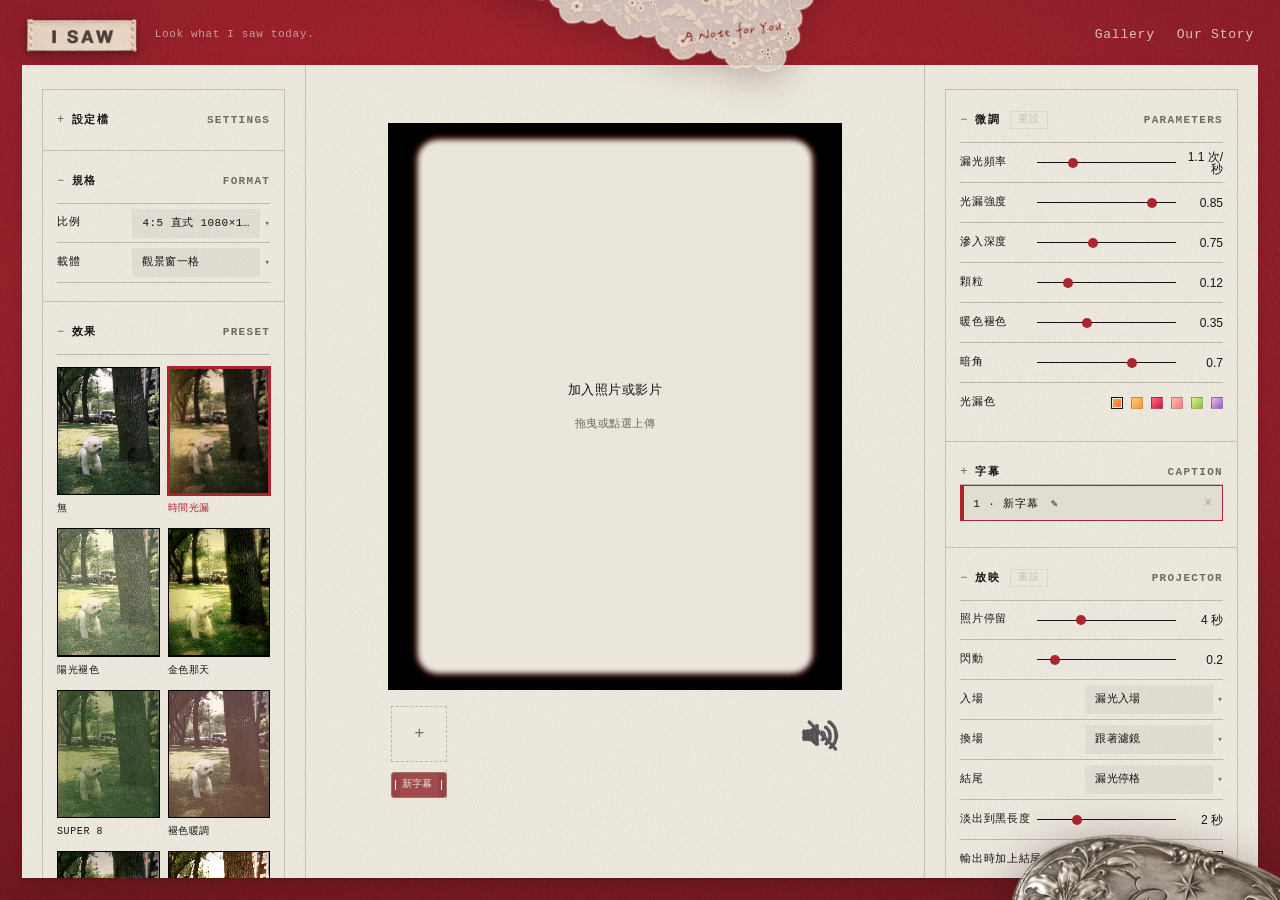
==== commit 08f53b62: "Publish searchable Gallery and portable style settings" ====
--- a/film_gallery.html
+++ b/film_gallery.html
@@ -54,12 +54,12 @@
     width:100%;
     max-width:100%;
     max-height:calc(100vh - 98px - var(--barh,0px) - var(--padt) - var(--hdh));
-    
+
   }
   /* 素材條：貼在成品正下方，放縮圖、「＋」與預覽聲音開關 */
   .stagebar{display:flex;align-items:center;gap:10px;height:var(--barh);padding-top:16px}
   .stagebar .items{flex:1 1 auto;min-width:0;padding:0;border-bottom:0}
-  #sound{flex:0 0 auto;align-self:center;width:44px;height:44px;padding:0;cursor:pointer;
+  #sound{flex:0 0 auto;align-self:flex-start;margin-top:6px;width:44px;height:44px;padding:0;cursor:pointer;
     background:transparent;border:0;box-shadow:none;transition:none}
   #sound:hover{background:transparent;border:0;box-shadow:none;filter:none;transform:none}
   #sound:focus-visible{outline:1px solid var(--ink);outline-offset:2px}
@@ -71,7 +71,7 @@
   .placeholder{position:absolute;inset:0;display:grid;justify-items:center;align-content:center;gap:12px;
     text-align:center;padding:24px;cursor:pointer;z-index:50;
     color:var(--ink);font:13px/1.9 var(--mono);background:var(--paper);letter-spacing:.5px}
-  .placeholder::before{content:"";position:absolute;inset:14px;border:1px solid var(--rule)}
+  .placeholder::before{display:none}
   .placeholder small{display:block;font:11px/1.7 var(--mono);color:var(--muted)}
   .frame.dragover .placeholder{background:var(--paper-2)}
   .frame.dragover{outline:2px dashed var(--paper);outline-offset:-10px}
@@ -111,7 +111,8 @@
   /* 留白的格子：素材不夠時多出來的那一格。底色拿掉，露出後面（觀景窗＝框本身的底、
      圖框類＝框外面那張底圖），不要變成一塊突兀的黑色方塊 */
   .slot.empty{background:transparent}
-  .slot+.slot .placeholder{display:none}
+  .slot+.slot .placeholder{color:transparent}
+  .slot+.slot .placeholder small{visibility:hidden}
   /* 會抖動的圖層要比畫面大一點，抖的時候才不會露出邊 */
   .gate{position:absolute;inset:-3%;overflow:hidden;will-change:transform}
 
@@ -328,20 +329,6 @@
      遮罩層是 <img>，src 是程式當場用 canvas 合成出來的 data URL。
      為什麼不用 mask-image / clip-path：輸出影片的 canvas 渲染器兩個都不支援（見 README），
      但它畫得出 <img> 與 object-fit，所以走這條預覽跟輸出才會一致。 */
-  /* 直式／方形畫面對半橫切；橫式（16:9 那類，寬≥高）改成對半直切 ——
-     用 @container 讀 .frame 自己的長寬比（它有 aspect-ratio:var(--ar)），
-     不用 JS 判斷，畫面比例一改就自動切換，不會漏掉「跟素材一樣」這種算出來的比例。
-     canvas 輸出讀的是最終算好的版面（offsetLeft/Width…），跟畫面比例怎麼決定的無關，
-     所以這裡切換完，預覽跟輸出影片會是同一個版面 */
-  .p-split .half{position:absolute;left:0;top:0;width:100%;height:50%;overflow:hidden}
-  .p-split .half.bot{top:50%}
-  @container (min-aspect-ratio:1/1){
-    .p-split .half{width:50%;height:100%}
-    .p-split .half.bot{top:0;left:50%}
-  }
-  .p-split .starlay{position:absolute;inset:0;z-index:20;pointer-events:none}
-  .p-split .media{filter:saturate(var(--sat,1)) contrast(var(--con,1.06)) brightness(var(--exp,1))}
-
   /* ============ 郵票載體 ============
      郵票是「載體」不是濾鏡，所以可以跟任何濾鏡疊。
      它有兩格：第一格滿版（框外面的底圖，固定放第一張照片），第二格是票面的窗（輪播）。
@@ -596,6 +583,9 @@
     font:normal 300 13px/1 var(--mono);letter-spacing:.06em;
     color:var(--paper);opacity:.82;transition:opacity .2s,border-color .2s;
     border-bottom:1px solid rgba(235,231,221,.35)}
+  .hd-nav{display:flex;align-items:center;gap:22px;flex:0 0 auto;position:relative;z-index:50}
+  .hd-nav a{text-decoration:none}
+  @media(max-width:480px){.hd-nav{gap:14px}}
   .hd-story:hover{opacity:1;border-bottom-color:var(--paper)}
   @media (max-width:860px){.hd{padding:0 2px 12px}.hd .mark{height:30px}.hd .sub{display:none}.hd-story{font-size:12px}}
 
@@ -712,7 +702,7 @@
   .exportbar{display:none}
   /* 遮罩：跟面板共用 data-open 開關（見 open()），蓋住鐵盒跟底下的操作面板，
      讓「正在輸出」這件事更明確、也順便擋掉輸出中誤觸背後控制項 */
-  .expbackdrop{position:fixed;inset:0;z-index:6;background:rgba(0,0,0,.4);
+  .expbackdrop{position:fixed;inset:0;z-index:6;background:rgba(0,0,0,.48);
     opacity:0;pointer-events:none;transition:opacity .3s ease}
   .expbackdrop[data-open]{opacity:1;pointer-events:auto}
   /* 面板改成螢幕正中間的對話框（原本是釘在右下角）——
@@ -720,17 +710,21 @@
      Lily：「框框可以大一點，可能是左右排版，影片放左邊可以大一點，
      右邊目前資訊比較少，之後會補上」——原本 236px 是單欄堆疊時的寬度，
      改左右兩欄後整個放寬，見下面 .expbody */
-  .expanel{position:fixed;left:50%;top:50%;z-index:7;width:min(600px,94vw);padding:20px 24px 18px;
-    background:var(--paper);border:1px solid var(--rule);
+  .expanel{position:fixed;left:50%;top:50%;z-index:7;width:min(616px,94vw);padding:56px 32px 24px;
+    background:linear-gradient(rgba(244,241,232,.35),rgba(244,241,232,.35)),url(assets/dialog-linen.png) center/420px 420px; border:0;
     box-shadow:0 18px 44px rgba(30,8,10,.34);
     opacity:0;transform:translate(-50%,-50%) translateY(10px) scale(.98);pointer-events:none;
     transition:opacity .3s ease,transform .3s cubic-bezier(.22,.61,.36,1)}
+  /* 整幅手縫包邊保留自然轉角；九宮格避免邊角拉伸。 */
+  .dialog-stitch{position:absolute;inset:-2px;pointer-events:none;z-index:2;border:22px solid transparent;border-image:url(assets/dialog-whipstitch.png) 100 / 22px / 0 round;filter:saturate(.65) brightness(.95)}
+  .dialog-stitch.bottom,.dialog-stitch.left,.dialog-stitch.right{display:none}
+  .expanel>.dlgx{top:22px;right:22px}
   .expanel[data-open]{opacity:1;transform:translate(-50%,-50%);pointer-events:auto}
   /* 左右兩欄：左邊預覽圖固定寬度、右邊資訊吃剩下的空間。
      窄螢幕（手機）疊回原本的上下排列 */
   .expbody{display:flex;gap:24px;align-items:flex-start}
   .expbody .expinfo{flex:1 1 auto;min-width:0}
-  @media (max-width:640px){.expbody{flex-direction:column}.expanel{width:min(340px,92vw);padding:16px 16px 12px}}
+  @media (max-width:640px){.expbody{flex-direction:column}.expanel{width:min(340px,92vw);padding:56px 26px 20px}}
   /* 輸出中的進度條：平常收著，setBusyUI() 開始輸出時才打開 */
   /* 下載圖片要出哪幾張：全部 / 範圍。
      上面留白、下面貼齊「下載圖片」，一看就知道這排是管圖片的，不是管影片的 */
@@ -1107,6 +1101,15 @@
   .item img,.item video{width:100%;height:100%;object-fit:cover;display:block}
   .item .x{position:absolute;top:0;right:0;width:16px;height:16px;text-align:center;background:var(--paper);color:var(--ink);font:11px/16px var(--mono);opacity:0;transition:opacity .12s;z-index:2}
   .item:hover .x{opacity:1}
+  .item .drag-handle{position:absolute;top:0;left:0;z-index:3;width:22px;height:22px;padding:3px;border:0;background:var(--paper);color:var(--ink);cursor:grab;opacity:0;touch-action:none;line-height:0}
+  .item:hover .drag-handle,.item:focus-within .drag-handle{opacity:1}
+  .item .drag-handle svg{width:100%;height:100%;pointer-events:none}
+  .item.reordering{opacity:.55;outline:1px dashed var(--red)}
+  .media-drag-ghost{position:fixed;z-index:1000;pointer-events:none;object-fit:cover;opacity:.94;transform:scale(1.08) rotate(-3deg);box-shadow:0 8px 18px rgba(0,0,0,.3);border:1px solid var(--paper)}
+  .media-insert-line{position:fixed;z-index:999;pointer-events:none;background:var(--red);border-radius:2px}
+  .item .drag-handle:active{cursor:grabbing}
+  @media(hover:none){.item .drag-handle{opacity:1}}
+
   .item .vid{position:absolute;left:3px;bottom:1px;font:9px/1.4 var(--mono);color:#fff;text-shadow:0 0 3px #000}
   /* 每個素材停多久：直接標在縮圖右下角。手動調過的會反白，一眼看得出哪幾個被動過。
      滑鼠移到縮圖上時，這個標籤會變成「編輯」——點它打開裁切／秒數對話框；
@@ -1245,13 +1248,75 @@
     /* 設定區最後要留白，不然最下面那排會被輸出鈕蓋住、點不到 */
     .panel-r{padding-bottom:84px}
   }
+
+/* 素材與字幕共用橫向捲動，格寬一致。 */
+.board{--barh:210px}
+.stagebar{align-items:flex-start;height:var(--barh)}
+.stagebar .items{overflow:auto;max-height:190px;padding:0 3px 6px}
+.stagebar .items .list{overflow:visible;width:max-content;min-width:100%;height:58px}
+.caption-tracks{width:max-content;min-width:100%;padding-top:6px}
+.caption-track{height:30px;position:relative;margin-bottom:4px;background:repeating-linear-gradient(90deg,rgba(238,230,215,.6) 0 55px,rgba(110,90,70,.22) 55px 56px,transparent 56px 64px)}
+.caption-clip{position:absolute;top:2px;height:26px;border:1px solid #9b7569;border-radius:3px;background:#cfb4a1;color:#382824;cursor:grab;touch-action:none;user-select:none;font:10px/24px var(--mono);overflow:hidden}
+.caption-clip.selected{background:#a04a4b;color:var(--paper)}
+.caption-clip .clip-label{display:block;padding:0 10px;white-space:nowrap;overflow:hidden;text-overflow:ellipsis;pointer-events:none}
+.caption-clip .clip-handle{position:absolute;top:0;bottom:0;width:8px;cursor:ew-resize;background:#0001}
+.clip-handle.left{left:0}.clip-handle.right{right:0}
+.clip-handle:after{content:'';position:absolute;left:3px;top:7px;bottom:7px;border-left:1px solid currentColor}
+.timeline-add{font:10px var(--mono);padding:4px 6px;margin-top:3px;border:1px solid var(--hair);background:var(--paper);cursor:pointer}
+@media(max-width:860px){
+ .board{flex-direction:column;align-items:center;width:100%;--barh:0px;gap:0}
+ .frame{flex:none;width:min(100%,calc(46dvh * var(--ar)));height:auto;max-height:none;aspect-ratio:var(--ar)}
+ .stagebar{order:0;flex:none;flex-direction:row;width:100%;height:auto;min-height:70px;padding-top:12px;align-items:flex-start}
+ .stagebar .items{flex:1 1 auto;max-height:150px;overflow:auto}
+ .stagebar .items .list{flex-direction:row;height:58px;overflow:visible;padding:0}
+ .stagebar .item,.stagebar .item.add{width:56px;height:56px;flex:0 0 56px}
+ .stagebar .addwrap{position:static;padding-left:0}
+}
+.caption-editor{width:min(340px,calc(100vw - 24px));z-index:150;max-height:calc(100dvh - 32px);overflow:auto;padding:56px 26px 24px}
+.caption-editor[hidden]{display:none}
+.caption-editor .capblock{margin:0;border:0;padding:0}
+.caption-editor input[type=text]{text-align:left;text-align-last:left}
+.caption-range-note{font:10px/1.6 var(--mono);color:var(--muted);margin:12px 0 0}
+#captionButtons{display:grid;gap:8px;margin-bottom:8px}
+#captionButtons button{display:block;width:100%;padding:10px 12px;text-align:left;border:1px solid var(--rule);background:var(--paper-2);color:var(--ink);cursor:pointer;font:11px/1.5 var(--mono);overflow:hidden;text-overflow:ellipsis;white-space:nowrap}
+#captionButtons button:hover{background:var(--hover);border-color:var(--red)}
+#captionButtons button[aria-pressed="true"]{border-color:var(--red);box-shadow:inset 3px 0 var(--red)}
+#addCaption{margin-top:8px;border-bottom:1px solid var(--hair)}
+#addCaption:hover:not(:disabled){border-bottom-color:var(--rule)}
+#captionButtons .caption-button-row{position:relative;display:flex;gap:0;min-width:0}
+#captionButtons .caption-button-row>button:first-child{flex:1;min-width:0;padding-right:30px}
+#captionButtons .caption-delete{position:absolute;right:4px;top:50%;transform:translateY(-50%);display:grid;place-items:center;width:22px;height:22px;padding:0;text-align:center;font-size:14px;line-height:1;letter-spacing:0;border:0;background:transparent;color:var(--muted);opacity:.45}
+#captionButtons .caption-delete:hover,#captionButtons .caption-delete:focus-visible{color:var(--ink);opacity:.85;background:transparent}
+@media(min-width:861px){
+ .stage>.board{--barh:170px;position:relative;top:20px}
+ .stagebar .items{max-height:150px}
+}
+.frame-picker:not([hidden]){display:grid;grid-template-columns:repeat(2,minmax(0,1fr));gap:10px;width:280px;max-width:calc(100vw - 16px);max-height:min(570px,70dvh);padding:12px;overflow-y:auto;white-space:normal}
+.frame-picker .csel-opt{display:block;height:auto;min-width:0;padding:5px;border:1px solid transparent;text-align:left;white-space:normal}
+.frame-picker .csel-opt::before{display:none}
+.frame-picker .csel-opt[aria-selected="true"]{border-color:var(--red);background:var(--paper-2)}
+.frame-choice-preview{position:relative;display:block;width:100%;aspect-ratio:4/5;overflow:hidden;background:#26221f}
+.frame-choice-preview>img{position:absolute;inset:0;width:100%;height:100%;object-fit:cover}
+.frame-choice-preview>.frame-choice-card{inset:19%;width:62%;height:62%;border:4px solid #fff}
+.frame-choice-preview>.frame-choice-line{height:auto;bottom:auto;transform:translateY(-50%)}
+.frame-choice-preview>.frame-choice-star{height:50%;bottom:auto}
+.frame-choice-upload{position:absolute;inset:15%;display:grid;place-items:center;border:1px dashed #fff;background:#0004;color:white;font-size:30px}
+.frame-choice-name{display:block;margin-top:6px;font:11px/1.5 var(--mono)}
+.settings-actions{display:flex;gap:8px;padding-top:12px}.settings-actions .btn{flex:1;min-width:0}#settingsStatus{font:11px/1.7 var(--sans);color:var(--muted);margin:10px 0 0;overflow-wrap:anywhere}#settingsName{font:inherit;background:var(--paper-2);border:0;padding:8px;color:var(--ink)}
+
+/* Underline marks the current page or the open story only. */
+.hd-nav .hd-story{border-bottom-color:transparent}
+.hd-nav .hd-story:hover{border-bottom-color:transparent}
+.hd-nav .hd-story[aria-current="page"],.hd-nav .hd-story[aria-expanded="true"]{border-bottom-color:var(--paper);opacity:1}
 </style>
 </head>
 <body>
 
 <header class="hd">
   <div class="hd-left"><h1><img class="mark" src="assets/logo@2x.webp" alt="I SAW"></h1><p class="sub">Look what I saw today.</p></div>
+  <nav class="hd-nav" aria-label="主要導覽"><a class="hd-story" href="gallery.html" target="_blank" rel="noopener" aria-label="Gallery（另開分頁）">Gallery</a>
   <button class="hd-story" id="storyBtn" aria-haspopup="dialog" aria-expanded="false">Our Story</button>
+  </nav>
 </header>
 
 <img class="iron" id="iron" src="assets/iron.webp" alt="">
@@ -1259,9 +1324,16 @@
 <button class="exportbar" id="exportBar" type="button">輸出影片 <span>Export</span></button>
 <div class="ironhint" aria-hidden="true">輸出影片<span>EXPORT</span></div>
 
+<div class="expanel caption-editor" id="captionEditor" role="dialog" aria-label="字幕設定" hidden>
+<span class="dialog-stitch" aria-hidden="true"></span>
+<button class="dlgx" id="captionEditorClose" type="button" aria-label="關閉字幕設定"></button>
+<h3>字幕設定</h3><div id="captions"></div>
+<p class="caption-range-note" id="captionRangeNote"></p>
+</div>
 <div class="expbackdrop" id="expBackdrop"></div>
 <div class="expbackdrop" id="trimBackdrop"></div>
 <div class="expanel trimpanel" id="trimpanel" role="dialog" aria-label="調整長度">
+  <span class="dialog-stitch" aria-hidden="true"></span><span class="dialog-stitch bottom" aria-hidden="true"></span><span class="dialog-stitch left" aria-hidden="true"></span><span class="dialog-stitch right" aria-hidden="true"></span>
   <button class="dlgx" id="trimX" type="button" aria-label="關閉"></button>
   <h3 id="trimTitle">長度</h3>
   <div class="trimprev" id="trimPrevBox"><canvas id="trimPrev"></canvas>
@@ -1284,6 +1356,7 @@
   <button class="btn btn-text" id="trimReset">改回預設長度</button>
 </div>
 <div class="expanel" id="expanel" role="dialog" aria-label="輸出">
+  <span class="dialog-stitch" aria-hidden="true"></span><span class="dialog-stitch bottom" aria-hidden="true"></span><span class="dialog-stitch left" aria-hidden="true"></span><span class="dialog-stitch right" aria-hidden="true"></span>
   <button class="dlgx" id="expX" type="button" aria-label="關閉"></button>
   <h3>輸出</h3>
   <div class="expbody">
@@ -1343,6 +1416,45 @@
 
 
 
+<section class="cell collapsed" id="settingsCell">
+ <h2>設定檔 <span>settings</span></h2>
+ <label class="rowline" for="settingsName"><span class="k">名稱</span><input id="settingsName" type="text" maxlength="80" value="我的風格" style="min-width:0;width:65%"></label>
+ <div class="settings-actions"><button type="button" class="btn btn-secondary" id="saveSettings">匯出設定</button><button type="button" class="btn btn-secondary" id="loadSettings">讀取設定</button></div>
+ <input id="settingsFile" type="file" accept=".json,application/json" hidden>
+
+ <p id="settingsStatus" role="status" aria-live="polite">保存效果、載體與字幕，不含照片及影片。</p>
+</section>
+    <section class="cell">
+      <h2>規格 <span>format</span></h2>
+      <div class="rowline"><label class="k" for="aspect">比例</label><div class="v">
+        <select id="aspect">
+          <option value="0.8">4:5 直式 1080×1350</option>
+          <option value="0.5625">9:16 限動 1080×1920</option>
+          <option value="1">1:1 方形 1080×1080</option>
+          <option value="1.7778">16:9 橫式 1920×1080</option>
+          <option value="auto">跟素材一樣</option>
+        </select></div></div>
+      <div class="rowline"><label class="k" for="maskSel">載體</label><div class="v">
+        <select id="maskSel">
+          <option value="">無</option>
+          <option value="1" selected>觀景窗一格</option>
+          <option value="2">觀景窗兩格</option>
+          <option value="3">觀景窗三格</option>
+          <option value="w">觀景窗4:3</option>
+          <option value="stamp">郵票</option>
+          <option value="lace">蕾絲一格</option>
+          <option value="lace2">蕾絲兩格</option>
+          <option value="memory">精裝記憶</option>
+          <option value="soon">敬請期待</option>
+          <option value="card">紙上時光</option>
+          <option value="wrap">片格之間</option>
+          <option value="stars">今天的小星星</option>
+          <option value="custom">自訂：上傳透明 PNG / SVG</option>
+        </select>
+        <input type="file" id="maskFile" accept="image/png,image/webp,image/svg+xml"></div></div>
+      <div class="rowline" id="starColorRow" style="display:none"><div><span class="k">星星顏色</span><button type="button" class="btn btn-secondary" id="randomStars" style="margin-top:8px;width:auto;height:28px;padding:0 8px;font-size:10px;line-height:26px">隨機</button></div><div class="v"><div class="row sws" id="starColors"></div></div></div>
+    </section>
+
 <section class="cell">
       <h2>效果 <span>preset</span></h2>
       <div class="presets" id="presets"></div>
@@ -1372,46 +1484,20 @@
 <aside class="panel panel-r">
   <div class="grid">
   <div class="col">
-    <section class="cell">
-      <h2>規格 <span>format</span></h2>
-      <div class="rowline"><label class="k" for="aspect">比例</label><div class="v">
-        <select id="aspect">
-          <option value="0.8">4:5 直式 1080×1350</option>
-          <option value="0.5625">9:16 限動 1080×1920</option>
-          <option value="1">1:1 方形 1080×1080</option>
-          <option value="1.7778">16:9 橫式 1920×1080</option>
-          <option value="auto">跟素材一樣</option>
-        </select></div></div>
-      <div class="rowline"><label class="k" for="maskSel">載體</label><div class="v">
-        <select id="maskSel">
-          <option value="">無</option>
-          <option value="1" selected>觀景窗一格</option>
-          <option value="2">觀景窗兩格</option>
-          <option value="3">觀景窗三格</option>
-          <option value="w">觀景窗4:3</option>
-          <option value="stamp">郵票</option>
-          <option value="lace">蕾絲一格</option>
-          <option value="lace2">蕾絲兩格</option>
-          <option value="memory">精裝記憶</option>
-          <option value="soon">敬請期待</option>
-          <option value="card">紙上時光</option>
-          <option value="wrap">片格之間</option>
-          <option value="custom">自訂：上傳透明 PNG / SVG</option>
-        </select>
-        <input type="file" id="maskFile" accept="image/png,image/webp,image/svg+xml"></div></div>
-    </section>
+
 
     <section class="cell" id="cellParams">
       <h2>微調 <button type="button" class="hreset" id="resetParams" disabled>重設</button> <span>parameters</span></h2>
       <div id="params"></div>
     </section>
 
-    <section class="cell">
-      <h2>字幕 <span>caption</span></h2>
-      <div id="captions"></div>
-      <button class="btn btn-text" id="addCaption">新增字幕</button>
-    </section>
-
+
+
+<section class="cell">
+<h2>字幕 <span>caption</span></h2>
+<div id="captionButtons"></div>
+<button class="btn btn-secondary" id="addCaption" type="button">＋ 新增字幕</button>
+</section>
     <section class="cell">
       <h2>放映 <button type="button" class="hreset" id="resetProj" disabled>重設</button> <span>projector</span></h2>
       <div class="rowline param"><div class="top"><label class="k" for="dwell">照片停留</label><span class="num" id="vDwell">4 秒</span></div><input type="range" id="dwell" min=".5" max="12" step=".5" value="4"></div>
@@ -1454,7 +1540,9 @@
 
 /* ================= 素材 ================= */
 function addFiles(files){
-  [...files].forEach(file=>{
+  const accepted=[...files].filter(file=>file&&(file.type.startsWith('image/')||file.type.startsWith('video/')));
+  if(!accepted.length)return;
+  accepted.forEach(file=>{
     if(!file||!(file.type.startsWith('image/')||file.type.startsWith('video/')))return;
     /* file：原始檔本身也留著 —— 輸出要保留原音時，聲音是直接從原檔抽的（見 renderAudioTrack()），
        不是從畫面上那個 <video> 錄的（畫面上那個一直是靜音的） */
@@ -1490,9 +1578,16 @@
   cells.forEach((c,i)=>{c.classList.toggle('on',i===state.index);c.classList.toggle('dim',single&&i!==state.index)});
   return true;
 }
+function moveMediaItem(from,to){
+  if(from===to||to<0||to>=state.items.length)return;
+  const active=cur();
+  const [item]=state.items.splice(from,1);state.items.splice(to,0,item);
+  state.index=state.items.indexOf(active);
+  renderItems();build();
+}
 function renderItems(){
   const prev=itemsBox.querySelector('.list');
-  const keepScroll=prev?prev.scrollLeft:0;      /* 真的要重建時，至少把捲動位置留著 */
+  const keepScroll=itemsBox.scrollLeft;      /* 真的要重建時，至少把捲動位置留著 */
   itemsBox.innerHTML='';
   const list=el('list',itemsBox);
   /* 片格之間這種載體只會用到「目前這張」，其他張加了也不會顯示——
@@ -1502,6 +1597,52 @@
     const dim=single&&i!==state.index;
     const d=document.createElement('div');d.className='item'+(i===state.index?' on':'')+(dim?' dim':'');d.title=it.name||'';
     const m=it.kind==='video'?document.createElement('video'):new Image();m.src=it.src;m.muted=true;d.appendChild(m);
+    m.draggable=false;d.dataset.mediaIndex=String(i);
+    const handle=document.createElement('button');handle.type='button';handle.className='drag-handle';
+    handle.title='拖曳調整順序';handle.setAttribute('aria-label','調整素材順序：'+(it.name||String(i+1))+'，可使用方向鍵');
+    handle.innerHTML='<svg viewBox="0 0 16 16" fill="currentColor" aria-hidden="true"><circle cx="5" cy="3" r="1.2"/><circle cx="11" cy="3" r="1.2"/><circle cx="5" cy="8" r="1.2"/><circle cx="11" cy="8" r="1.2"/><circle cx="5" cy="13" r="1.2"/><circle cx="11" cy="13" r="1.2"/></svg>';
+    handle.onclick=e=>e.stopPropagation();
+    handle.onkeydown=e=>{
+      const delta=['ArrowLeft','ArrowUp'].includes(e.key)?-1:['ArrowRight','ArrowDown'].includes(e.key)?1:0;
+      if(!delta)return;e.preventDefault();e.stopPropagation();
+      const target=Math.max(0,Math.min(state.items.length-1,i+delta));moveMediaItem(i,target);
+      itemsBox.querySelectorAll('.drag-handle')[target]?.focus();
+    };
+    handle.onpointerdown=e=>{
+      if(e.button!==0)return;e.preventDefault();e.stopPropagation();handle.setPointerCapture(e.pointerId);
+      let target=i,valid=false;
+      const rect=d.getBoundingClientRect(),ghost=m.cloneNode(true),line=document.createElement('div');
+      ghost.className='media-drag-ghost';ghost.removeAttribute('id');ghost.setAttribute('aria-hidden','true');
+      ghost.style.width=rect.width+'px';ghost.style.height=rect.height+'px';
+      line.className='media-insert-line';line.setAttribute('aria-hidden','true');
+      document.body.append(ghost,line);d.classList.add('reordering');
+      const offsetX=e.clientX-rect.left,offsetY=e.clientY-rect.top;
+      const update=ev=>{
+        ghost.style.left=(ev.clientX-offsetX)+'px';ghost.style.top=(ev.clientY-offsetY)+'px';
+        const box=list.getBoundingClientRect(),vertical=getComputedStyle(list).flexDirection==='column';
+        valid=ev.clientX>=box.left-20&&ev.clientX<=box.right+20&&ev.clientY>=box.top-30&&ev.clientY<=box.bottom+30;
+        line.style.display=valid?'block':'none';if(!valid)return;
+        if(vertical){if(ev.clientY<box.top+18)list.scrollTop-=10;else if(ev.clientY>box.bottom-18)list.scrollTop+=10;}
+        else{if(ev.clientX<box.left+18)list.scrollLeft-=10;else if(ev.clientX>box.right-18)list.scrollLeft+=10;}
+        const cells=[...list.querySelectorAll('[data-media-index]')],pos=vertical?ev.clientY:ev.clientX;
+        let slot=cells.findIndex(c=>{const r=c.getBoundingClientRect();return pos<(vertical?r.top+r.height/2:r.left+r.width/2)});
+        if(slot<0)slot=cells.length;
+        target=slot>i?slot-1:slot;
+        const r=cells[Math.min(slot,cells.length-1)].getBoundingClientRect();
+        if(vertical){line.style.cssText+=`;left:${r.left}px;top:${slot===cells.length?r.bottom+3:r.top-5}px;width:${r.width}px;height:3px`;}
+        else{line.style.cssText+=`;left:${slot===cells.length?r.right+3:r.left-5}px;top:${r.top}px;width:3px;height:${r.height}px`;}
+      };
+      update(e);handle.onpointermove=update;
+      const finish=ev=>{
+        handle.onpointermove=null;handle.onpointerup=null;handle.onpointercancel=null;handle.onlostpointercapture=null;
+        ghost.remove();line.remove();d.classList.remove('reordering');
+        if(handle.hasPointerCapture(ev.pointerId))handle.releasePointerCapture(ev.pointerId);
+        if(ev.type==='pointerup'&&valid)moveMediaItem(i,target);
+      };
+      handle.onlostpointercapture=finish;
+      handle.onpointerup=finish;handle.onpointercancel=finish;
+    };
+    d.appendChild(handle);
     if(it.kind==='video'){const v=document.createElement('span');v.className='vid';v.textContent='▶';d.appendChild(v)}
     const sec=document.createElement('span');
     sec.className='sec'+(itemCustom(i)?' own':'');
@@ -1526,7 +1667,8 @@
   add.title=blockAdd?'此載體只能有一個素材':'加入照片 / 影片';
   add.onclick=blockAdd?()=>alert('此載體只能有一個素材，同一張會重複出現在三個位置。\n要換照片，直接點掉現有那張的「×」再重加就好。'):()=>$('#file').click();
   wrap.appendChild(add);list.appendChild(wrap);
-  if(keepScroll)list.scrollLeft=keepScroll;
+  if(keepScroll)itemsBox.scrollLeft=keepScroll;
+  renderCaptionTimeline();
 }
 /* 把裁切（dataset.t0／t1）套到一個 <video> 上。
    預覽用：載好先跳到起點，播到終點就繞回起點（只有一幕）或停住。
@@ -1548,7 +1690,7 @@
   return el;
 }
 function makeMedia(it,cls=''){
-  if(!it){const d=document.createElement('div');d.className='placeholder';d.innerHTML='把照片或影片拖進來<br>或點一下選擇檔案<small>可以一次放多個，會自動輪播<br>也可以直接 ⌘V 貼上照片</small>';d.onclick=()=>$('#file').click();return d}
+  if(!it){const d=document.createElement('div');d.className='placeholder';d.innerHTML='加入照片或影片<small>拖曳或點選上傳</small>';d.onclick=()=>$('#file').click();return d}
   let el;
   if(it.kind==='video'){
     el=document.createElement('video');el.__primary=true;el.muted=previewMuted();
@@ -1604,14 +1746,14 @@
   const n=state.items.length;
   const F=FRAMES[maskState.id];
   /* wrap（片格之間）不是「底圖+窗」，是同一張素材重複三次，不跳過第一張 */
-  const hasBg=(F&&F.mode!=='cover'&&F.mode!=='wrap')||PRESETS[state.preset]?.bgFirst;
+  const hasBg=(F&&F.mode!=='cover'&&F.mode!=='wrap'&&F.mode!=='stars')||PRESETS[state.preset]?.bgFirst;
   return (hasBg && n>1) ? 1 : 0;
 }
 /* 這個載體一次會顯示幾格「會輪播的」素材（框外面的底圖那格不算）。
    算法跟 build() 排格子用的是同一段式子，兩邊不會各說各話 */
 function cellCount(){
   const F=frameMask();
-  if(F&&F.mode==='wrap')return 1;                    /* 片格之間：同一張重複三次，還是一張 */
+  if(F&&(F.mode==='wrap'||F.mode==='stars'))return 1;                    /* 片格之間：同一張重複三次，還是一張 */
   const cells=(F ? frameSlots()
     : maskState.id&&maskState.id!=='custom' ? MASK_SLOTS[maskState.id+'-'+maskKey()]
     : null)||[[0,0,100,100]];
@@ -1812,7 +1954,7 @@
 }
 
 /* ================= 字幕：多個、可拖曳、可調粗細大小 ================= */
-const CAPTION_COLORS=[['#e0a23a','金黃'],['#f2ead8','米白'],['#ffffff','純白'],['#8a1414','深紅'],['#ff7a1f','橘'],['#141412','墨黑'],['#f0b8c8','淡粉'],['#8fd0b8','青綠']];
+const CAPTION_COLORS=[['#e0a23a','金黃'],['#f2ead8','米白'],['#ffffff','純白'],['#8a1414','深紅'],['#141412','墨黑'],['#e2f01e','螢光黃綠']];
 const CAPTION_WEIGHTS=[[300,'細'],[400,'一般'],[700,'粗'],[900,'特粗']];
 /* 字幕字體。每一組自己帶字形與字距 —— 味道是三件事一起決定的，分開選反而難調。
    「古典大寫」是比對 Lily 給的參考圖（BREATHE IN）挑出來的：
@@ -1831,13 +1973,98 @@
      整條 font-family 會直接作廢、退回繼承的字體（踩過，畫面上變成無襯線） */
   ['luoyan','辰宇落雁體','normal','"辰宇落雁體","Songti TC",serif','.04em'],
 ];
+let selectedCaption=0,captionTimelineDragging=false;
+function captionRange(c){
+ const n=Math.max(1,state.items.length);
+ const start=Math.max(0,Math.min(n-1,c.startSlot||0));
+ const end=Math.max(start+1,Math.min(n,c.endSlot??1));
+ return {start,end};
+}
+function captionInScene(c){
+ if(!state.items.length)return true;
+ const start=Math.max(0,c.startSlot||0),end=Math.max(start+1,c.endSlot??1);
+ // 保留尚未補齊的格位，避免讀取設定後將未來字幕提前顯示於最後一格。
+ // 多格載體：字幕範圍與當幕任一輪播素材相交，就在該幕出現。
+ return start<Math.min(state.items.length,state.index+cellCount())&&end>state.index;
+}
+function deleteCaption(i){
+ if(proj.exporting)return;
+ state.captions.splice(i,1);selectedCaption=Math.max(0,Math.min(selectedCaption,state.captions.length-1));
+ closeCaptionEditor();renderCaptionsPanel();applyCaptions();
+}
+function renderCaptionButtons(){
+ const box=$('#captionButtons');if(!box)return;box.replaceChildren();
+ state.captions.forEach((c,i)=>{
+  const row=document.createElement('div');row.className='caption-button-row';
+  const b=document.createElement('button');b.type='button';b.textContent=`${i+1} · ${c.text||'新字幕'}　✎`;b.title='編輯字幕 '+(i+1);b.setAttribute('aria-pressed',String(i===selectedCaption));b.onclick=()=>openCaptionEditor(i);
+  const del=document.createElement('button');del.type='button';del.className='caption-delete';del.textContent='×';del.title='刪除字幕 '+(i+1);del.setAttribute('aria-label',del.title);del.onclick=()=>deleteCaption(i);
+  row.append(b,del);box.append(row);
+ });
+}
+function renderCaptionTimeline(){
+ renderCaptionButtons();
+ if(captionTimelineDragging)return;
+ if(!itemsBox.querySelector('.list'))return;
+ let tracks=itemsBox.querySelector('.caption-tracks');
+ if(!tracks){tracks=document.createElement('div');tracks.className='caption-tracks';itemsBox.append(tracks)}
+ tracks.replaceChildren();const count=Math.max(1,state.items.length),unit=64;
+ state.captions.forEach((c,i)=>{
+  const lane=document.createElement('div');lane.className='caption-track';lane.style.width=count*unit+'px';
+  const clip=document.createElement('div');clip.className='caption-clip'+(i===selectedCaption?' selected':'');clip.tabIndex=0;clip.setAttribute('role','button');
+  const label=document.createElement('span');label.className='clip-label';label.textContent=c.text||'新字幕';clip.append(label);
+  for(const side of ['left','right']){const h=document.createElement('span');h.className='clip-handle '+side;h.dataset.side=side;clip.append(h)}
+  const layout=()=>{const r=captionRange(c);clip.style.left=r.start*unit+'px';clip.style.width=((r.end-r.start)*unit-8)+'px';clip.title=`素材 ${r.start+1} ～ ${r.end}：${c.text||'新字幕'}`;clip.setAttribute('aria-label',clip.title)};layout();
+  const choose=()=>{selectedCaption=i;tracks.querySelectorAll('.caption-clip').forEach(n=>n.classList.remove('selected'));clip.classList.add('selected')};
+  clip.onclick=()=>{choose();openCaptionEditor(i)};
+  clip.onpointerdown=e=>{
+   if(e.button!==0||proj.exporting)return;e.preventDefault();e.stopPropagation();choose();captionTimelineDragging=true;clip.setPointerCapture(e.pointerId);
+   const x=e.clientX,scroll=itemsBox.scrollLeft,r=captionRange(c),side=e.target.dataset.side;
+   const priorStart=c.startSlot,priorEnd=c.endSlot;let moved=false;
+   clip.onpointermove=ev=>{
+    if(Math.abs(ev.clientX-x)>3)moved=true;
+    const dx=Math.round((ev.clientX-x+itemsBox.scrollLeft-scroll)/unit);
+    if(side==='left'){c.startSlot=Math.max(0,Math.min(r.end-1,r.start+dx));c.endSlot=r.end}
+    else if(side==='right'){c.startSlot=r.start;c.endSlot=Math.min(count,Math.max(r.start+1,r.end+dx))}
+    else{c.startSlot=Math.max(0,Math.min(count-(r.end-r.start),r.start+dx));c.endSlot=c.startSlot+r.end-r.start}
+    layout();applyCaptions(false);
+   };
+   const finish=ev=>{captionTimelineDragging=false;clip.onpointermove=null;clip.onpointerup=null;clip.onpointercancel=null;clip.onlostpointercapture=null;
+    if(ev.type==='pointercancel'){c.startSlot=priorStart;c.endSlot=priorEnd}
+    if(clip.hasPointerCapture(ev.pointerId))clip.releasePointerCapture(ev.pointerId);applyCaptions();
+    if(ev.type==='pointerup'&&!moved&&!side)openCaptionEditor(i);
+   };clip.onpointerup=finish;clip.onpointercancel=finish;clip.onlostpointercapture=finish;
+  };
+  clip.onkeydown=e=>{if(e.key==='Enter'||e.key===' '){e.preventDefault();openCaptionEditor(i);return}if(!['ArrowLeft','ArrowRight'].includes(e.key)||proj.exporting)return;e.preventDefault();const d=e.key==='ArrowRight'?1:-1,r=captionRange(c);if(e.shiftKey){c.startSlot=r.start;c.endSlot=Math.min(count,Math.max(r.start+1,r.end+d))}else{c.startSlot=Math.max(0,Math.min(count-(r.end-r.start),r.start+d));c.endSlot=c.startSlot+r.end-r.start}layout();applyCaptions(false)};
+  lane.append(clip);tracks.append(lane);
+ });
+
+}
+function openCaptionEditor(i){
+ if(proj.exporting||!state.captions[i])return;
+ selectedCaption=i;renderCaptionsPanel();renderCaptionButtons();
+ const panel=$('#captionEditor'),r=$('.panel-r').getBoundingClientRect();
+ panel.hidden=false;panel.setAttribute('data-open','');
+ const half=Math.min(340,innerWidth-24)/2;
+ panel.style.left=Math.max(half+12,Math.min(innerWidth-half-12,r.left+r.width/2))+'px';
+ panel.style.transform='translate(-50%,-50%)';
+ panel.style.top='50%';
+ const range=captionRange(state.captions[i]);$('#captionRangeNote').textContent=`素材 ${range.start+1} ～ ${range.end} 顯示 · 修改即時套用`;
+ panel.querySelector('input[type=text]')?.focus();
+}
+function closeCaptionEditor(){
+ const panel=$('#captionEditor');panel.removeAttribute('data-open');panel.hidden=true;
+ itemsBox.querySelectorAll('.caption-clip')[selectedCaption]?.focus();
+}
+$('#captionEditorClose').onclick=closeCaptionEditor;
+addEventListener('keydown',e=>{if(e.key==='Escape'&&!$('#captionEditor').hidden){e.preventDefault();closeCaptionEditor()}});
 function renderCaptionsPanel(){
   const box=$('#captions');box.innerHTML='';
   state.captions.forEach((c,i)=>{
+    if(i!==selectedCaption)return;
     const blk=el('capblock',box);
     const row=(label,...nodes)=>{const r=el('rowline',blk);const k=el('k',r,'label');k.textContent=label;const v=el('v',r);nodes.forEach(n=>n&&v.appendChild(n));return r};
     const t=document.createElement('input');t.type='text';t.value=c.text;t.placeholder='輸入可拖曳的文字';t.oninput=()=>{c.text=t.value;applyCaptions()};
-    const del=document.createElement('span');del.className='del';del.textContent='×';del.title='刪除這個字幕';del.onclick=()=>{state.captions.splice(i,1);if(!state.captions.length)state.captions.push({text:'',color:'#e0a23a',weight:700,size:4,x:50,y:90});renderCaptionsPanel();applyCaptions()};
+    const del=document.createElement('span');del.className='del';del.textContent='×';del.title='刪除這個字幕';del.onclick=()=>deleteCaption(i);
     row(state.captions.length>1?`文字 ${i+1}`:'文字',t,del);
     /* 顏色：一格一格的色票，最後一格點開系統選色器 */
     const swBox=document.createElement('div');swBox.className='row sws';
@@ -1884,9 +2111,11 @@
     sz.oninput=()=>{c.size=+sz.value;num.textContent=sz.value;applyCaptions()};
   });
 }
-function applyCaptions(){
+function applyCaptions(updateTimeline=true){
+  if(updateTimeline)renderCaptionTimeline();
   frame.querySelectorAll('.caption,.snapline').forEach(n=>n.remove());
   state.captions.forEach((c,i)=>{
+    if(!captionInScene(c))return;
     const n=el('caption',frame);n.textContent=c.text;n.dataset.i=i;
     n.style.setProperty('--x',c.x+'%');n.style.setProperty('--y',c.y+'%');n.style.setProperty('--c',c.color);n.style.setProperty('--w',c.weight);n.style.setProperty('--s',c.size);
     const F=CAPTION_FONTS.find(f=>f[0]===(c.font||'serif'))||CAPTION_FONTS[0];
@@ -1948,7 +2177,7 @@
     };
   });
 }
-$('#addCaption').onclick=()=>{state.captions.push({text:'',color:'#f2ead8',weight:400,size:3,font:'serif',x:50,y:50+state.captions.length*8});renderCaptionsPanel();applyCaptions();const last=$('#captions .capblock:last-child input[type=text]');last&&last.focus()};
+$('#addCaption').onclick=()=>{selectedCaption=state.captions.length;state.captions.push({startSlot:0,endSlot:1,text:'',color:'#f2ead8',weight:400,size:3,font:'serif',x:50,y:50+state.captions.length*8});renderCaptionsPanel();applyCaptions();openCaptionEditor(selectedCaption)};
 
 /* ================= 放映機：閃動 / 漏光閃光 / 結尾淡出 ================= */
 /* 數據來自參考影片逐格亮度：每格 ±8% 鋸齒（3～4 格一循環）、每 3～5 秒一格 -20%、每 4～8 秒一格 +15%；
@@ -3179,7 +3408,7 @@
 };
 
 PRESETS.riso={name:'印象日記',desc:'孔版印刷：整張圖壓進兩三個油墨、上網點、各自錯開一點點；紙是米白的',
-  transition:'cut', 
+  transition:'cut',
   /* 量測見 CSS「預設 16」的註解。預設值＝量到的那張：網點 3.8px、角度 45°、偏移 0.25% */
   params:[
     ['color','油墨',[['#0078bf','#ff48b8','藍＋螢光粉'],['#00838a','#ff665e','青＋朱紅'],
@@ -3308,7 +3537,7 @@
      hole = 整片顏色、星星的地方挖掉           → 蓋在下半，照片只從星星露出來
    合成結果依「顏色 + 模式」快取，拉滑桿不會每次重畫。 */
 const STAR_SRC='assets/stars-mask.webp';
-let starImg=null, starReady=null;
+let starImg=null, starReady=null, randomStarMask=null, starPieces=null;
 const starCache=new Map();
 function loadStarMask(){
   if(starReady)return starReady;
@@ -3320,6 +3549,53 @@
   });
   return starReady;
 }
+/* 擷取原圖中的獨立星星，保留原有形狀；兩半共用同一張隨機遮罩。 */
+function getStarPieces(){
+  if(starPieces)return starPieces;
+  const c=document.createElement('canvas');
+  c.width=starImg.naturalWidth;c.height=starImg.naturalHeight;
+  const x=c.getContext('2d');x.drawImage(starImg,0,0);
+  const {width:w,height:h}=c, a=x.getImageData(0,0,w,h).data;
+  const seen=new Uint8Array(w*h), queue=new Int32Array(w*h), pieces=[];
+  for(let k=0;k<w*h;k++){
+    if(seen[k]||a[k*4+3]<16)continue;
+    let head=0,tail=1,minX=w,minY=h,maxX=0,maxY=0;
+    queue[0]=k;seen[k]=1;
+    while(head<tail){
+      const i=queue[head++], px=i%w,py=Math.floor(i/w);
+      minX=Math.min(minX,px);maxX=Math.max(maxX,px);
+      minY=Math.min(minY,py);maxY=Math.max(maxY,py);
+      for(const n of [px?i-1:-1,px<w-1?i+1:-1,py?i-w:-1,py<h-1?i+w:-1]){
+        if(n>=0&&!seen[n]&&a[n*4+3]>=16){seen[n]=1;queue[tail++]=n;}
+      }
+    }
+    if(tail<20)continue;
+    const left=Math.max(0,minX-2),top=Math.max(0,minY-2);
+    pieces.push({x:left,y:top,w:Math.min(w,maxX+3)-left,h:Math.min(h,maxY+3)-top});
+  }
+  return starPieces=pieces.sort((a,b)=>b.w*b.h-a.w*a.h);
+}
+$('#randomStars').onclick=async function(){
+  this.disabled=true;
+  try{
+    if(!await loadStarMask())return;
+    const c=document.createElement('canvas');
+    c.width=starImg.naturalWidth;c.height=starImg.naturalHeight;
+    const x=c.getContext('2d'),placed=[];
+    for(const p of getStarPieces()){
+      let best=null,bestOverlap=Infinity;
+      for(let attempt=0;attempt<120;attempt++){
+        const q={x:Math.random()*(c.width-p.w),y:Math.random()*(c.height-p.h),w:p.w,h:p.h};
+        const overlap=placed.reduce((sum,r)=>sum+Math.max(0,Math.min(q.x+q.w+8,r.x+r.w+8)-Math.max(q.x,r.x))*Math.max(0,Math.min(q.y+q.h+8,r.y+r.h+8)-Math.max(q.y,r.y)),0);
+        if(overlap<bestOverlap){best=q;bestOverlap=overlap;}
+        if(!overlap)break;
+      }
+      placed.push(best);
+      x.drawImage(starImg,p.x,p.y,p.w,p.h,best.x,best.y,p.w,p.h);
+    }
+    randomStarMask=c;starCache.clear();paintStarMask();
+  }finally{this.disabled=false;}
+};
 /* landscape=true 時把遮罩整張旋轉 90 度再合成。
    遮罩原圖是寬扁形（1.6），直式/方形對切出來的格子也是寬扁形，貼合得剛好；
    橫式（16:9 那類）對切出來的格子卻是瘦高形（寬高比約 0.89），
@@ -3330,7 +3606,8 @@
   if(!starImg)return '';
   const key=mode+'|'+color+'|'+(landscape?1:0);
   if(starCache.has(key))return starCache.get(key);
-  const iw=starImg.naturalWidth, ih=starImg.naturalHeight;
+  const mask=randomStarMask||starImg;
+  const iw=mask.width, ih=mask.height;
   const c=document.createElement('canvas');
   c.width=landscape?ih:iw; c.height=landscape?iw:ih;
   const x=c.getContext('2d');
@@ -3340,56 +3617,57 @@
   x.globalCompositeOperation = mode==='ink' ? 'destination-in' : 'destination-out';
   if(landscape){
     x.translate(c.width/2,c.height/2); x.rotate(Math.PI/2);
-    x.drawImage(starImg,-iw/2,-ih/2);
+    x.drawImage(mask,-iw/2,-ih/2);
   }else{
-    x.drawImage(starImg,0,0);
+    x.drawImage(mask,0,0);
   }
   const url=c.toDataURL('image/png');
   starCache.set(key,url);
   return url;
 }
-/* 鎖住載體：這個濾鏡自己就是在切版面，再疊一個框會打架。比例不鎖，換什麼比例都行 */
-PRESETS.split={name:'今天的小星星',desc:'上下對切、同一組星星：上半實心、下半挖空露出畫面',transition:'cut',
-  lock:{mask:''}, flickerDefault:0,   /* 整片色塊配全域閃動會忽明忽暗很干擾，第一次選到就關掉 */
-  params:[
-    ['color','顏色',[['#f2e3a3','#f2e3a3','奶油黃'],['#a8ab45','#a8ab45','橄欖綠'],
-      ['#e8d5c4','#e8d5c4','裸粉'],['#7fa6a0','#7fa6a0','霧青'],
-      ['#e3714f','#e3714f','磚橘'],['#2b2a26','#2b2a26','墨黑'],
-      ['#f4f1e8','#f4f1e8','米白'],['#c2567d','#c2567d','桃紅']]],
-    ['exp','曝光',.8,1.4,.02,1],['sat','飽和',0,1.6,.05,1],['con','對比',.8,1.5,.02,1.06],
-    ['grain','顆粒',0,.6,.02,.08],['fade','淡入長度',.3,2.5,.1,.6,'s']],
-  build(p,T,root,item){
-    const top=el('half top',root), bot=el('half bot',root);
-    /* 上下放同一個素材、各播各的。第二份用 cloneNode —— 影片的 ended 只能註冊一次，
-       註冊兩次會連跳兩張（跟方寸之間、郵票同一個坑） */
-    const m0=makeMedia(item); top.appendChild(m0);
-    const m1=m0.cloneNode(false); m1.className=m0.className;
-    if(m1.tagName==='VIDEO'){m1.muted=true;m1.playsInline=true;m1.autoplay=true;m1.loop=m0.loop;
-      bindTrim(m1);m1.play().catch(()=>{});mediaEls.push(m1)}
-    bot.appendChild(m1);
-    const inkL=document.createElement('img'); inkL.className='starlay'; inkL.alt='';
-    const holeL=document.createElement('img'); holeL.className='starlay'; holeL.alt='';
-    top.appendChild(inkL); bot.appendChild(holeL);
-    this.layers={ink:inkL,hole:holeL};
-    const g=el('grain',root);
-    grainTick([g],T,22);
-    /* 遮罩圖是非同步載入的，載好再補上 */
-    loadStarMask().then(()=>this.paint(this.p||p));
-    this.update(p);
-  },
-  paint(p){
-    if(!this.layers||!starImg)return;
-    const col=Array.isArray(p.color)?p.color[0]:p.color;
-    /* 跟切版面用的 @container (min-aspect-ratio:1/1) 同一個門檻 —— 
-       版面切成左右的時候，遮罩也要轉成瘦高形，兩邊才會一起換 */
-    const landscape=currentAR()>=1;
-    this.layers.ink.src=starLayerURL(col,'ink',landscape);
-    this.layers.hole.src=starLayerURL(col,'hole',landscape);
-  },
-  update(p){this.p=p;
-    setVar('exp',p.exp);setVar('sat',p.sat);setVar('con',p.con);setVar('grain',p.grain);
-    this.paint(p);}
-};
+/* 星星只管理裝飾色；照片效果交給目前選中的濾鏡。 */
+const STAR_COLORS=[['#f2e3a3','奶油黃'],['#a8ab45','橄欖綠'],
+  ['#e8d5c4','裸粉'],['#7fa6a0','霧青'],['#e3714f','磚橘'],
+  ['#2b2a26','墨黑'],['#f4f1e8','米白'],['#c2567d','桃紅']];
+let starColor=STAR_COLORS[0][0];
+function renderStarControls(){
+  const row=$('#starColorRow');
+  row.style.display=maskState.id==='stars'?'':'none';
+  const sw=$('#starColors');sw.innerHTML='';
+  STAR_COLORS.forEach(([color,name])=>{
+    const button=el('sw'+(starColor===color?' on':''),sw,'button');
+    button.type='button';button.title=name;button.setAttribute('aria-label',name);
+    button.setAttribute('aria-pressed',String(starColor===color));button.style.background=color;
+    button.onclick=()=>{starColor=color;renderStarControls();paintStarMask()};
+  });
+}
+function paintStarMask(){
+  if(maskState.id!=='stars'||!starImg)return;
+  const landscape=currentAR()>=1;
+  frame.querySelectorAll('.star-overlay').forEach(im=>{
+    im.src=starLayerURL(starColor,im.dataset.starMode,landscape);
+  });
+}
+function buildStarZones(P,T){
+  const landscape=currentAR()>=1, item=cur();
+  ['ink','hole'].forEach((mode,i)=>{
+    const root=el('slot'+(dissolving?' entering':''),frame);
+    const geometry=landscape
+      ?`left:${i*50}%;top:0;width:50%;height:100%`
+      :`left:0;top:${i*50}%;width:100%;height:50%`;
+    root.style.cssText=geometry;
+    const firstMedia=mediaEls.length;
+    P.build(P.p,T,root,item);
+    /* 第二半是同一段影片的副本，保留播放／裁切但不重複出聲。 */
+    if(i)mediaEls.slice(firstMedia).forEach(m=>{
+      if(m.tagName==='VIDEO'){m.__primary=false;m.muted=true}
+    });
+    const im=new Image();im.className='masklayer star-overlay';im.alt='';
+    im.dataset.starMode=mode;im.style.cssText=geometry;im.style.objectFit='cover';
+    frame.appendChild(im);
+  });
+  loadStarMask().then(paintStarMask);
+}
 
 /* ================= 遮罩（載體） ================= */
 /* 遮罩改用外部 SVG（每個 1–2 KB，原本 base64 PNG 各約 850 KB）
@@ -3408,6 +3686,7 @@
          可以有很多個窗（例如上下兩格的蕾絲），照順序輪播。
          四周各外擴了一點，讓照片的硬邊壓在不透明的框底下看不見 */
 const FRAMES={
+  stars:{mode:'stars'},
   stamp:{src:'assets/stamp-frame.webp', ar:1102/1428, scale:.70, dim:0,
     wins:[[13.43,86.93,10.40,89.32]]},
   lace: {src:'assets/lace-frame.webp',  ar: 913/1252, scale:.66, dim:0,
@@ -3513,7 +3792,8 @@
 /* 這一幕的某一格要放第 k 張素材。超過最後一張就回 null —— 那一格留白，
    不會回頭補第一張（Lily 指定：兩格的載體放三張時，第二幕的第二格是空的）。
    空的格子在第二格以後只會是一片底色，不會冒出「把照片拖進來」那個提示
-   （CSS 的 .slot+.slot .placeholder{display:none} 已經擋掉） */
+   （CSS 的 .slot+.slot .placeholder{color:transparent}
+  .slot+.slot .placeholder small{visibility:hidden} 已經擋掉） */
 function slotItem(k){
   const n=state.items.length;
   return (k>=0 && k<n) ? state.items[k] : null;
@@ -3530,12 +3810,13 @@
 const maskState={id:'1',customSrc:null};
 function applyMask(){
   frame.querySelectorAll('.masklayer').forEach(n=>n.remove());  /* 一律先清掉舊的，不管切到哪個載體 */
+  renderStarControls();
   const id=maskState.id;if(!id)return;
   /* 片格之間的兩條線不是「一張圖決定形狀」，是兩張獨立的裝飾線，位置固定，
      buildWrapZones() 自己會建、自己管。這裡只負責清掉舊的，不要另外生一張，
      所以呼叫順序一定是「先 applyMask() 清乾淨，再 buildWrapZones() 建新的」，
      反過來就會把剛建好的線也清掉 */
-  if(FRAMES[id]&&FRAMES[id].mode==='wrap')return;
+  if(FRAMES[id]&&['wrap','stars'].includes(FRAMES[id].mode))return;
   const src=id==='custom'?maskState.customSrc
     :FRAMES[id]?FRAMES[id].src
     :`masks/mask-${id}cell-${maskKey()}.svg`;
@@ -3578,7 +3859,7 @@
   /* 各比例都有對應的遮罩檔，不再強制切回 4:5 */
   build();
 };
-$('#maskFile').onchange=e=>{const f=e.target.files[0];if(!f)return;if(maskState.customSrc)URL.revokeObjectURL(maskState.customSrc);maskState.customSrc=URL.createObjectURL(f);maskState.id='custom';$('#maskSel').value='custom';applyMask()};
+$('#maskFile').onchange=e=>{const f=e.target.files[0];if(!f)return;if(maskState.customSrc?.startsWith('blob:'))URL.revokeObjectURL(maskState.customSrc);maskState.customSrc=URL.createObjectURL(f);maskState.id='custom';$('#maskSel').value='custom';applyMask()};
 
 /* ================= 建構 / UI ================= */
 /* 片格之間：同一張素材重複三次（不是三張不同素材）——
@@ -3680,6 +3961,12 @@
   /* 槽位：遮罩 1 是上下兩格，各放一個素材；其他情況一格滿版 */
   /* 槽位幾何 [left%, top%, width%, height%]，與遮罩 SVG 同一份幾何算出，不會對不上 */
   const FM=frameMask();
+  if(FM&&FM.mode==='stars'){
+    applyMask();buildStarZones(P,T);
+    current={T};
+    applyAspect();applyCaptions();scheduleScene();
+    return;
+  }
   if(FM&&FM.mode==='wrap'){
     /* applyMask() 要先跑：清掉切換載體前留下的舊 .masklayer，
        buildWrapZones() 再建自己的兩條線——順序反過來，線會被 applyMask() 一起清掉 */
@@ -3827,7 +4114,7 @@
 }
 /* 濾鏡在清單上的擺放順序。跟 PRESETS 的定義順序分開，要調順序改這裡就好。
    沒列到的會自動接在後面，所以之後新增濾鏡不會憑空消失 */
-const PRESET_ORDER=['none','leak','sun','gold','strip','faded','bloom','summer','proj','dv','cool','party','night','riso','split','finder','peep','bw'];
+const PRESET_ORDER=['none','leak','sun','gold','strip','faded','bloom','summer','proj','dv','cool','party','night','riso','finder','peep','bw'];
 const presetIds=[...new Set([...PRESET_ORDER.filter(id=>PRESETS[id]),...Object.keys(PRESETS)])];
 presetIds.forEach(id=>{
   const P=PRESETS[id];
@@ -3926,7 +4213,7 @@
     if(!panel.hasAttribute('data-open')) iron.classList.toggle('hov',on);
   },{passive:true});
   /* 銀盒是 pointer-events:none（才不會擋住底下的面板），所以事件其實是打在底下的元件上。
-     必須在「捕獲階段」就攔下來，否則點銀盒會同時觸發底下的下拉選單或輸入框 —— 
+     必須在「捕獲階段」就攔下來，否則點銀盒會同時觸發底下的下拉選單或輸入框 ——
      原生 select 是在 pointerdown 就展開的，光擋 click 來不及 */
   /* 浮在銀盒上方、而且本來就該收得到點擊的東西。
      銀盒的判定是純幾何的（不看實際疊了什麼），所以這些要先排除，
@@ -3973,6 +4260,7 @@
   btn.setAttribute('aria-haspopup','listbox');btn.setAttribute('aria-expanded','false');
   wrap.appendChild(btn);
   const list=document.createElement('div');list.className='csel-list';list.setAttribute('role','listbox');
+  if(sel.id==='maskSel'){list.classList.add('frame-picker');list.setAttribute('aria-label','選擇載體')}
   list.hidden=true;document.body.appendChild(list);
   let cursor=-1;
 
@@ -3997,7 +4285,25 @@
       const b=document.createElement('button');b.type='button';b.className='csel-opt';
       b.setAttribute('role','option');b.setAttribute('aria-selected',String(i===sel.selectedIndex));
       b.classList.toggle('cursor',i===cursor);
-      b.textContent=o.textContent;
+      if(sel.id==='maskSel'){
+        const thumb=document.createElement('span');thumb.className='frame-choice-preview';thumb.setAttribute('aria-hidden','true');
+        const img=(src,cls)=>{const im=new Image();im.src=src;im.alt='';im.className=cls||'';thumb.append(im);return im};
+        img('assets/preset-sample.webp');const id=o.value,F=FRAMES[id];
+        if(['1','2','3','w'].includes(id))img(`masks/mask-${id}cell-4x5.svg`);
+        else if(F?.src){
+          if(F.mode==='polaroid')img('assets/preset-sample.webp','frame-choice-card');
+          const overlay=img(F.src);
+          if(F.mode!=='cover'&&F.mode!=='polaroid'){overlay.style.cssText=`width:${F.scale*100}%;height:${F.scale*100}%;left:${50-F.scale*50}%;top:${50-F.scale*50}%;object-fit:contain`}
+          if(F.mode==='polaroid')overlay.style.opacity=F.overlayOpacity||.2;
+        }else if(id==='wrap'){
+          for(const y of [14.6,84.4])img(F.lineSrc,'frame-choice-line').style.top=y+'%';
+        }else if(id==='stars'){
+          loadStarMask().then(()=>{if(!thumb.isConnected)return;for(const [i,mode] of ['ink','hole'].entries())img(starLayerURL(STAR_COLORS[0][0],mode,false),'frame-choice-star').style.top=i*50+'%'});
+        }else if(id==='custom'){
+          const mark=document.createElement('span');mark.className='frame-choice-upload';mark.textContent='＋';thumb.append(mark);
+        }
+        const name=document.createElement('span');name.className='frame-choice-name';name.textContent=o.textContent;b.append(thumb,name);b.setAttribute('aria-label',o.textContent);
+      }else b.textContent=o.textContent;
       /* 原生 <option disabled> 這裡才有作用 —— 之前完全沒讀過，個別選項灰掉/不能點
          （例如片格之間鎖住比例的橫式選項）都要靠這裡才能生效 */
       b.disabled=o.disabled;b.setAttribute('aria-disabled',String(o.disabled));
@@ -4313,7 +4619,7 @@
 /* ================= 區塊摺疊 ================= */
 (()=>{
   const KEY='isaw.collapsed';
-  const DEFAULT_COLLAPSED=['字幕'];          /* 預設收起的區塊 */
+  const DEFAULT_COLLAPSED=['字幕','設定檔'];          /* 預設收起的區塊 */
   let saved=null;
   try{saved=JSON.parse(localStorage.getItem(KEY))}catch(e){}
   const set=new Set(Array.isArray(saved)?saved:DEFAULT_COLLAPSED);
@@ -5392,6 +5698,125 @@
   setBusyUI(null);
 })();
 
+/* ================= 可攜式設定檔 v1 ================= */
+(()=>{
+ const MAX=12*1024*1024,kind='i-saw-settings',msg=$('#settingsStatus');
+ const obj=v=>v!==null&&typeof v==='object'&&!Array.isArray(v);
+ const fail=s=>{throw new Error(s)};
+ const num=(v,a,b,label)=>{if(typeof v!=='number'||!Number.isFinite(v)||v<a||v>b)fail(label+'超出範圍');return v};
+ const hex=v=>typeof v==='string'&&/^#[0-9a-f]{6}$/i.test(v);
+ const choice=(v,sel)=>{if(typeof v!=='string'||![...$(sel).options].some(o=>o.value===v))fail('不支援的選項：'+sel);return v};
+ const range=(v,sel)=>num(v,+$(sel).min,+$(sel).max,sel);
+ const json=v=>JSON.parse(JSON.stringify(v));
+ const notice=s=>{msg.textContent=s};
+ let working=false;
+ function controls(on){working=on;$('#saveSettings').disabled=on;$('#loadSettings').disabled=on}
+ function validate(v){
+  if(!obj(v)||v.type!==kind)fail('這不是 I SAW 設定檔');
+  if(v.version!==1)fail('不支援這個設定檔版本，請使用版本 1');
+  if(typeof v.name!=='string'||v.name.length>80)fail('設定名稱格式不正確');
+  const s=v.settings;if(!obj(s)||!Object.hasOwn(PRESETS,s.preset)||!obj(s.params))fail('濾鏡設定不正確');
+  const params={};
+  for(const [id,p] of Object.entries(s.params)){
+   if(!Object.hasOwn(PRESETS,id)||!obj(p))fail('包含不支援的濾鏡');
+   const clean={};for(const [k,,min,max] of PRESETS[id].params){
+    if(Array.isArray(min)){
+     if(!Array.isArray(p[k])||p[k].length!==3||!hex(p[k][0])||!hex(p[k][1])||typeof p[k][2]!=='string'||p[k][2].length>80)fail('濾鏡色票不正確');
+     clean[k]=p[k].slice();
+    }else clean[k]=num(p[k],min,max,'濾鏡參數 '+k);
+   }params[id]=clean;
+  }
+  if(!Object.hasOwn(params,s.preset))fail('缺少目前濾鏡參數');
+  const aspect=choice(s.aspect,'#aspect');if(!obj(s.frame))fail('缺少載體設定');
+  const frameID=choice(s.frame.id,'#maskSel');if(!hex(s.frame.starColor))fail('星星顏色不正確');
+  for(const key of ['customImage','starMask']){const a=s.frame[key];if(a!==null&&(typeof a!=='string'||!/^data:image\/png;base64,[A-Za-z0-9+/=]+$/.test(a)||a.length>MAX))fail('框素材必須為內嵌 PNG');}
+  if(frameID==='custom'&&!s.frame.customImage)fail('缺少自訂框圖片');
+  if(FRAMES[frameID]?.noSquareOnly&&aspect==='1')fail('這個載體不支援正方形');
+  const L=PRESETS[s.preset].lock;if(L&&((L.aspect!==undefined&&aspect!==L.aspect)||(L.mask!==undefined&&frameID!==L.mask)))fail('設定與濾鏡的固定比例／載體不符');
+  let unlocked=null;if(s.unlocked!==null){if(!obj(s.unlocked))fail('鎖定前設定不正確');unlocked={};if(s.unlocked.aspect!==undefined)unlocked.aspect=choice(s.unlocked.aspect,'#aspect');if(s.unlocked.mask!==undefined)unlocked.mask=choice(s.unlocked.mask,'#maskSel');if(unlocked.mask==='custom'&&!s.frame.customImage)fail('缺少原自訂框');}
+  if(!Array.isArray(s.captions)||s.captions.length>100)fail('字幕最多 100 段');
+  const captions=s.captions.map(c=>{
+   if(!obj(c)||typeof c.text!=='string'||c.text.length>5000||!hex(c.color)||!CAPTION_WEIGHTS.some(x=>x[0]===c.weight)||!CAPTION_FONTS.some(x=>x[0]===c.font))fail('字幕格式不正確');
+   const start=num(c.startSlot,0,9999,'字幕開始'),end=num(c.endSlot,start+1,10000,'字幕結束');if(!Number.isInteger(start)||!Number.isInteger(end))fail('字幕範圍必須是整格');
+   const out={text:c.text,color:c.color,weight:c.weight,font:c.font,size:num(c.size,1.5,10,'字幕大小'),x:num(c.x,0,100,'字幕位置'),y:num(c.y,0,100,'字幕位置'),startSlot:start,endSlot:end};
+   if(c.customColor!==undefined){if(!hex(c.customColor))fail('字幕自訂色不正確');out.customColor=c.customColor}return out;
+  });
+  if(!obj(s.playback))fail('缺少播放設定');const p=s.playback;
+  if(typeof p.autoFade!=='boolean'||typeof p.keepAudio!=='boolean')fail('播放開關格式不正確');
+  const playback={dwell:range(p.dwell,'#dwell'),flicker:range(p.flicker,'#flicker'),fadeSecs:range(p.fadeSecs,'#fadeSecs'),introStyle:choice(p.introStyle,'#introStyle'),transStyle:choice(p.transStyle,'#transStyle'),endStyle:choice(p.endStyle,'#endStyle'),autoFade:p.autoFade,keepAudio:p.keepAudio};
+  return {name:v.name,settings:{preset:s.preset,params,aspect,frame:{id:frameID,starColor:s.frame.starColor,customImage:s.frame.customImage,starMask:s.frame.starMask},unlocked,captions,playback}};
+ }
+ async function image(src){if(!src)return null;const im=new Image();im.src=src;await im.decode();if(im.naturalWidth>4096||im.naturalHeight>4096||im.naturalWidth*im.naturalHeight>16e6)fail('框圖片最多 4096px、1600 萬像素');return im}
+ function png(im){if(!im)return null;const c=document.createElement('canvas');c.width=im.naturalWidth||im.width;c.height=im.naturalHeight||im.height;c.getContext('2d').drawImage(im,0,0);return c.toDataURL('image/png')}
+ async function capture(){
+  const custom=maskState.customSrc?png(await image(maskState.customSrc)):null;
+  return {type:kind,version:1,name:$('#settingsName').value.trim()||'我的風格',settings:{preset:state.preset,params:json(state.params),aspect:$('#aspect').value,unlocked:lockSaved?json(lockSaved):null,frame:{id:maskState.id,starColor,customImage:custom,starMask:png(randomStarMask)},captions:state.captions.map(c=>({...json(c),font:c.font||'serif',startSlot:c.startSlot??0,endSlot:c.endSlot??1})),playback:{...Object.fromEntries(Object.keys(PROJ_DEFAULTS).filter(k=>k!=='dwell').map(k=>[k,proj[k]])),dwell:state.dwell}}};
+ }
+ function apply(pack,starImage){
+  const s=pack.settings,p=s.playback;
+  clearTimeout(sceneTimer);closeCaptionEditor();
+  // 先解除舊濾鏡鎖，再以設定檔的原始選項建立新的鎖；不觸發轉場試播事件。
+  if(lockSaved){if(lockSaved.aspect!==undefined)$('#aspect').value=lockSaved.aspect;if(lockSaved.mask!==undefined){maskState.id=lockSaved.mask;$('#maskSel').value=lockSaved.mask}}
+  lockSaved=null;for(const sel of ['#aspect','#maskSel']){$(sel).disabled=false;$(sel).closest('.rowline').classList.remove('locked')}
+  state.preset=s.preset;state.params=json(s.params);state.captions=json(s.captions);selectedCaption=0;
+  $('#aspect').value=s.unlocked?.aspect??s.aspect;maskState.id=s.unlocked?.mask??s.frame.id;$('#maskSel').value=maskState.id;
+  const oldSrc=maskState.customSrc;maskState.customSrc=s.frame.customImage;if(oldSrc?.startsWith('blob:'))URL.revokeObjectURL(oldSrc);
+  starColor=s.frame.starColor;randomStarMask=starImage;starCache.clear();applyPresetLock(s.preset);
+  state.dwell=p.dwell;Object.keys(PROJ_DEFAULTS).filter(k=>k!=='dwell').forEach(k=>proj[k]=p[k]);
+  for(const [id,val] of [['dwell',p.dwell],['flicker',p.flicker],['fadeSecs',p.fadeSecs],['introStyle',p.introStyle],['transStyle',p.transStyle],['endStyle',p.endStyle]])$('#'+id).value=val;
+  $('#vDwell').textContent=p.dwell+' 秒';$('#vFlicker').textContent=p.flicker;$('#vFadeSecs').textContent=p.fadeSecs+' 秒';
+  for(const k of ['autoFade','keepAudio'])$('#'+k).setAttribute('aria-checked',String(p[k]));
+  $('#settingsName').value=pack.name;proj.ended=false;proj.fading=false;state.index=0;
+  [...presetsBox.children].forEach(b=>b.classList.toggle('on',b.dataset.id===s.preset));
+  updateAspectAvailability();renderStarControls();clampIndex();renderItems();renderCaptionsPanel();renderParams();build();syncResetBtns();
+ }
+ $('#saveSettings').onclick=async()=>{
+  if(working||proj.exporting)return;controls(true);notice('正在整理設定…');
+  try{const pack=await capture();validate(pack);const blob=new Blob([JSON.stringify(pack,null,2)],{type:'application/json'});if(blob.size>MAX)fail('設定檔超過 12MB，請縮小自訂框圖片');const u=URL.createObjectURL(blob),a=document.createElement('a');a.href=u;a.download=pack.name.replace(/[\\/:*?"<>|\x00-\x1f]/g,'_')+'.isaw.json';a.click();setTimeout(()=>URL.revokeObjectURL(u),10000);notice('已匯出設定（不含照片與影片）。')}catch(e){notice('無法匯出：'+e.message)}finally{controls(false)}
+ };
+ $('#loadSettings').onclick=()=>{if(!working&&!proj.exporting)$('#settingsFile').click()};
+ async function readPack(raw){
+  const pack=validate(raw);
+  await image(pack.settings.frame.customImage);const star=await image(pack.settings.frame.starMask);
+  if(star&&!await loadStarMask())fail('星星素材載入失敗，請重試');
+  if(proj.exporting)fail('請等影片輸出完成再讀取設定');
+  apply(pack,star);
+  const need=Math.max(0,...pack.settings.captions.map(c=>c.endSlot));
+  notice('已套用「'+pack.name+'」。'+(state.items.length?'原有素材保留。':'加入照片或影片，開始創作。')+(need>state.items.length?'字幕使用到第 '+need+' 格，補齊素材後完整顯示。':''));
+ }
+ $('#settingsFile').onchange=async e=>{
+  const file=e.target.files[0];e.target.value='';if(!file||working||proj.exporting)return;controls(true);notice('正在檢查設定檔…');
+  try{if(file.size>MAX)fail('設定檔超過 12MB');await readPack(JSON.parse(await file.text()))}
+  catch(e){notice('無法讀取：'+(e instanceof SyntaxError?'JSON 格式不正確':e.message))}finally{controls(false)}
+ };
+ const galleryStyle=new URLSearchParams(location.search).get('style');
+ if(galleryStyle){
+  controls(true);notice('正在載入 Gallery 風格…');
+  (async()=>{
+   try{
+    const catalogResponse=await fetch('gallery-styles.json',{cache:'no-store'});if(!catalogResponse.ok)fail('風格清單暫時無法載入');
+    const catalog=await catalogResponse.json(),entry=catalog.find(x=>x.id===galleryStyle);
+    if(!entry||!/^styles\/[a-z0-9-]+\.isaw\.json$/.test(entry.settings))fail('找不到這個 Gallery 風格');
+    const response=await fetch(entry.settings);if(!response.ok)fail('風格設定暫時無法載入');
+    const blob=await response.blob();if(blob.size>MAX)fail('設定檔超過 12MB');
+    await readPack(JSON.parse(await blob.text()));
+    if(entry.sample&&!state.items.length){
+     try{
+      if(!/^assets\/[a-zA-Z0-9_-]+\.(webp|png|jpe?g)$/.test(entry.sample))fail('示範照片路徑不正確');
+      const sampleResponse=await fetch(entry.sample);if(!sampleResponse.ok)fail('示範照片暫時無法載入');
+      const sample=await sampleResponse.blob();if(!sample.type.startsWith('image/')||sample.size>MAX)fail('示範照片格式不正確');
+      addFiles([new File([sample],'日常放映室.webp',{type:sample.type})]);
+      notice('已套用「'+entry.name+'」並加入預設照片。');
+     }catch(e){notice('風格已套用，'+e.message+'。你也可以直接加入自己的照片。')}
+    }
+    const url=new URL(location.href);url.searchParams.delete('style');history.replaceState(null,'',url);
+   }catch(e){notice('無法套用 Gallery 風格：'+e.message+'。請回 Gallery 重試。')}
+   finally{controls(false)}
+  })();
+ }
+
+})();
+
 </script>
 </body>
 </html>
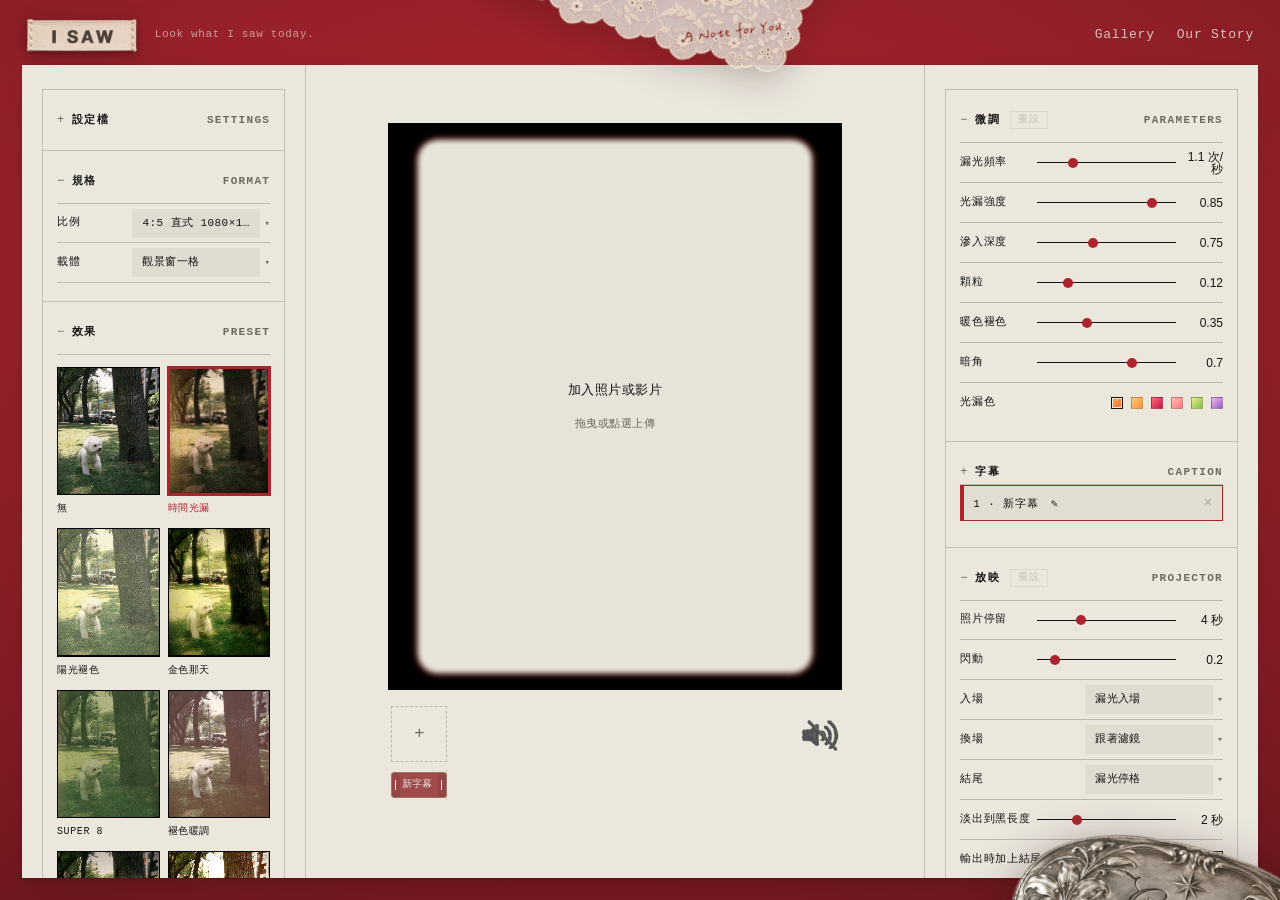
==== commit 38427a66: "Share design tokens and components across editor and Gallery" ====
--- a/film_gallery.html
+++ b/film_gallery.html
@@ -7,9 +7,11 @@
 <link rel="icon" type="image/png" sizes="32x32" href="assets/favicon-32.png">
 <link rel="icon" type="image/png" sizes="48x48" href="assets/favicon-48.png">
 <link rel="apple-touch-icon" sizes="180x180" href="assets/favicon-180.png">
+<link rel="stylesheet" href="assets/design-tokens.css?v=1.0.0">
+<link rel="stylesheet" href="assets/design-components.css?v=1.0.0">
 <style>
-  :root{--ar:0.8;--red:#ac242e;--red-deep:#5c131a;--paper:#ebe7dd;--paper-2:#e2ddd1;--ink:#141412;--rule:#1a1917;--muted:#6f6a60;
-    --hdh:54px;--padt:11px;--red-tex:.5;--mono:"SF Mono",Menlo,"Courier New",monospace;--num:-apple-system,"SF Pro Text","Helvetica Neue",Arial,sans-serif;--sans:"Helvetica Neue",Helvetica,Arial,"PingFang TC",sans-serif}
+  :root{--ar:0.8;
+    --hdh:54px;--padt:11px;--red-tex:.5;}
   *{box-sizing:border-box}
   html,body{margin:0;height:100%;background:var(--red);color:var(--ink);font-family:var(--sans);font-size:12px}
   /* 參考圖的紅不是平塗：中上偏亮，往四周與底部漸暗 */
@@ -545,13 +547,10 @@
   .masklayer{position:absolute;inset:0;pointer-events:none;z-index:45;object-fit:fill;width:100%;height:100%}
 
   /* ============ 面板：格線版 — 1px 格線切成兩欄大格子，內容靠左上，其餘留白 ============ */
-  :root{--grid:rgba(20,20,18,.18);--hair:rgba(20,20,18,.22);--bw:1px;--hover:rgba(20,20,18,.04)}
+  
   /* 紙質：取自 augustine-wong 的紙材照片，高通去掉大範圍明暗後做成無縫平鋪的
      灰階小圖（2000px 取樣 → 360px tile，顯示 220px；41.6 KB）。用 soft-light 疊加，只影響明暗不改變底色 */
-  :root{
-    --paper-tex:url("assets/paper.webp");
-    --paper-tex-size:220px 220px;
-    --paper-tex-blend:soft-light}
+  
   .panel{background-color:var(--paper);background-image:var(--paper-tex);
     background-size:var(--paper-tex-size);background-blend-mode:var(--paper-tex-blend);
     color:var(--ink);overflow:auto;max-height:calc(100vh - 24px - var(--padt) - var(--hdh));padding:32px;border-left:1px solid var(--grid);
@@ -562,31 +561,23 @@
   .panel button,.panel select,.panel input,.panel .item,.panel .sw{cursor:pointer;transition:background-color .12s,color .12s,border-color .12s}
 
   /* 頁首：站在最外圍的深紅底上，紙張之外 */
-  .hd{display:flex;justify-content:space-between;align-items:center;gap:18px;
-    height:var(--hdh);padding:0 2px 7px;margin:0}
-  .hd-left{display:flex;align-items:center;gap:16px;flex:1 1 auto;min-width:0}
-  .hd h1,.hd .sub{white-space:nowrap}
-  .hd .sub{overflow:hidden;text-overflow:ellipsis}
-  .hd svg{display:block;width:10px;height:10px;color:var(--paper);align-self:center}
-  .hd h1,.hd .no{margin:0;font:italic 400 22px/1 Georgia,"Times New Roman","Songti TC",serif;letter-spacing:0;color:var(--paper)}
+
+
+
+
+
+
   .hd .sub{margin:0;font:11px/1.5 var(--mono);color:rgba(235,231,221,.62);letter-spacing:.06em}
-  .hd h1{margin:0;line-height:0;flex:0 0 auto}
+
   /* 圖檔已去掉烘焙的陰影並裁掉留白，所以邊框即布標本身，對齊好抓；
      陰影改由 CSS 給，兩層才不會疊在一起 */
-  .hd .mark{display:block;height:34px;width:auto;
-    filter:drop-shadow(0 2px 3px rgba(0,0,0,.30)) drop-shadow(0 5px 12px rgba(0,0,0,.22))}
+
   /* 右側 Our Story：正體襯線，與左側斜體成對比 */
-  .hd-story{appearance:none;background:none;border:0;cursor:pointer;
-    display:inline-block;width:auto;height:auto;flex:0 0 auto;padding:2px 0;
-    text-transform:none;text-align:right;white-space:nowrap;
-    /* 與「Look what I saw today.」同一套等寬字 */
-    font:normal 300 13px/1 var(--mono);letter-spacing:.06em;
-    color:var(--paper);opacity:.82;transition:opacity .2s,border-color .2s;
-    border-bottom:1px solid rgba(235,231,221,.35)}
-  .hd-nav{display:flex;align-items:center;gap:22px;flex:0 0 auto;position:relative;z-index:50}
-  .hd-nav a{text-decoration:none}
+
+
+
   @media(max-width:480px){.hd-nav{gap:14px}}
-  .hd-story:hover{opacity:1;border-bottom-color:var(--paper)}
+
   @media (max-width:860px){.hd{padding:0 2px 12px}.hd .mark{height:30px}.hd .sub{display:none}.hd-story{font-size:12px}}
 
   /* ============ 描圖紙 Our Story ============ */
@@ -772,20 +763,6 @@
   /* ============ 按鈕 ============
      primary  ：黑底，滑過轉主色紅
      secondary：外框，滑過加深 */
-  .btn{display:block;width:100%;height:38px;margin:0;padding:0;
-    border-radius:0;text-align:center;text-transform:uppercase;cursor:pointer;
-    font:11px/36px var(--mono);letter-spacing:.16em;
-    transition:background-color .18s,color .18s,border-color .18s}
-  .expanel .btn+.btn{margin-top:8px}                    /* 只有堆疊時才需要間距 */
-  .btn-primary{background:var(--ink);color:var(--paper);border:1px solid var(--ink)}
-  .btn-primary:hover:not(:disabled){background:var(--red);border-color:var(--red)}
-  .btn-secondary{background:transparent;color:var(--muted);border:1px solid var(--hair)}
-  .btn-secondary:hover:not(:disabled){border-color:var(--rule);color:var(--ink)}
-  .btn-text{background:transparent;border:0;border-bottom:var(--bw) solid var(--hair);
-    height:36px;line-height:34px;text-align:left;text-transform:none;letter-spacing:.06em;
-    color:var(--muted)}
-  .btn-text:hover:not(:disabled){color:var(--ink)}
-  .btn:disabled{opacity:.42;cursor:default}
   /* 輸出中：那顆按鈕變成「取消輸出」，用紅框跟正常狀態分開 */
   .btn.cancelling{background:transparent;color:var(--red);border-color:var(--red)}
   .btn.cancelling:hover:not(:disabled){background:var(--red);color:var(--paper)}
@@ -849,26 +826,6 @@
   .rowline:last-child{border-bottom:0}
 
   /* 列：左標籤、右值，對齊同一條右邊界，底下一條髮絲線 */
-  .rowline{display:flex;justify-content:space-between;align-items:center;gap:16px;min-height:40px;padding:3px 0;border-bottom:var(--bw) solid var(--hair)}
-  .rowline:focus-within{border-bottom-color:var(--ink)}
-  /* 被濾鏡鎖住的設定列：仍看得到目前的值，但不能改 */
-  .rowline.locked .v{opacity:.42}
-  .rowline.locked .v::after{content:"▾";visibility:hidden}
-  select:disabled{cursor:default}
-  .k{flex:none;display:block;margin:0;font:11px/1.4 var(--mono);letter-spacing:.06em;text-transform:uppercase;color:var(--ink)}
-  .rowline .v{flex:1;min-width:0;display:flex;justify-content:flex-end;align-items:center;gap:8px;font:11px var(--mono);color:var(--ink)}
-  .rowline .v:has(.csel)::after{content:"▾";font-size:9px;color:var(--muted);margin-left:-4px}
-  .rowline.locked .v:has(.csel)::after{visibility:hidden}
-
-  /* 輸入：無框，只留字；可點高 36px */
-  input[type=text],select{-webkit-appearance:none;appearance:none;height:29px;margin:0;padding:0;border:0;border-radius:0;
-    /* 淺淺的底色，讓可輸入的欄位有明確範圍（無邊框） */
-    background:rgba(20,20,18,.05);padding:0 10px;
-    color:var(--ink);font:11px/29px var(--mono);letter-spacing:.04em;text-align:right;text-align-last:right;outline:none;
-    transition:background-color .15s}
-  input[type=text]:hover,select:hover{background:rgba(20,20,18,.075)}
-  input[type=text]:focus,select:focus{background:rgba(20,20,18,.095)}
-  input[type=text]{width:100%}
   /* 全站下拉選單同寬（142px 可容納最長的「4:5 直式 1080×1350」）*/
   select{width:var(--sel-w,142px);max-width:100%;text-overflow:ellipsis}
   /* 例外：同一列有兩個選單時（字幕的顏色／粗細），兩者均分該列寬度、彼此同寬 */
@@ -983,13 +940,6 @@
   .trimquick button:hover{border-color:var(--rule);color:var(--ink)}
   .trimquick button.on{background:var(--ink);border-color:var(--ink);color:var(--paper)}
   @media (max-width:640px){.trimprev{height:150px}.trimprev canvas{max-height:150px}}
-  input[type=range]{-webkit-appearance:none;appearance:none;display:block;width:100%;height:16px;margin:0 0 -1px;padding:0;background:transparent;outline:none}
-  input[type=range]::-webkit-slider-runnable-track{height:1px;background:var(--ink)}
-  input[type=range]::-webkit-slider-thumb{-webkit-appearance:none;width:10px;height:10px;margin-top:-4.5px;border:0;border-radius:50%;background:var(--red)}
-  input[type=range]::-moz-range-track{height:1px;background:var(--ink)}
-  input[type=range]::-moz-range-thumb{width:10px;height:10px;border:0;border-radius:50%;background:var(--red)}
-  input[type=range]:focus-visible::-webkit-slider-thumb{box-shadow:0 0 0 3px var(--paper),0 0 0 4px var(--ink)}
-
   /* 色票（光漏色）：12px 方塊、髮絲邊；選中墨黑邊 */
   .row{display:flex;flex-wrap:wrap;gap:8px;align-items:center;justify-content:flex-end}
   .sw{width:12px;height:12px;border:1px solid var(--hair);background:var(--ink)}
--- a/assets/design-tokens.css
+++ b/assets/design-tokens.css
@@ -0,0 +1,14 @@
+/* I SAW Design System v1.0.0 — canonical shared tokens. */
+:root {
+  --red:#ac242e; --red-deep:#5c131a;
+  --paper:#ebe7dd; --paper-2:#e2ddd1;
+  --ink:#141412; --rule:#1a1917; --muted:#6f6a60;
+  --grid:rgba(20,20,18,.18); --hair:rgba(20,20,18,.22);
+  --bw:1px; --hover:rgba(20,20,18,.04);
+  --mono:"SF Mono",Menlo,"Courier New",monospace;
+  --num:-apple-system,"SF Pro Text","Helvetica Neue",Arial,sans-serif;
+  --sans:"Helvetica Neue",Helvetica,Arial,"PingFang TC",sans-serif;
+  --serif:Georgia,"Times New Roman","Songti TC",serif;
+  --paper-tex:url("paper.webp"); --paper-tex-size:220px 220px;
+  --paper-tex-blend:soft-light;
+}
--- a/assets/design-components.css
+++ b/assets/design-components.css
@@ -0,0 +1,66 @@
+/* I SAW v1.0.0 — shared existing button, field, slider and header styles.
+   Page-specific layout, states and responsive rules remain in each page. */
+  .btn{display:block;width:100%;height:38px;margin:0;padding:0;
+    border-radius:0;text-align:center;text-transform:uppercase;cursor:pointer;
+    font:11px/36px var(--mono);letter-spacing:.16em;
+    transition:background-color .18s,color .18s,border-color .18s}
+  .expanel .btn+.btn{margin-top:8px}                    /* 只有堆疊時才需要間距 */
+  .btn-primary{background:var(--ink);color:var(--paper);border:1px solid var(--ink)}
+  .btn-primary:hover:not(:disabled){background:var(--red);border-color:var(--red)}
+  .btn-secondary{background:transparent;color:var(--muted);border:1px solid var(--hair)}
+  .btn-secondary:hover:not(:disabled){border-color:var(--rule);color:var(--ink)}
+  .btn-text{background:transparent;border:0;border-bottom:var(--bw) solid var(--hair);
+    height:36px;line-height:34px;text-align:left;text-transform:none;letter-spacing:.06em;
+    color:var(--muted)}
+  .btn-text:hover:not(:disabled){color:var(--ink)}
+  .btn:disabled{opacity:.42;cursor:default}
+
+  .rowline{display:flex;justify-content:space-between;align-items:center;gap:16px;min-height:40px;padding:3px 0;border-bottom:var(--bw) solid var(--hair)}
+  .rowline:focus-within{border-bottom-color:var(--ink)}
+  /* 被濾鏡鎖住的設定列：仍看得到目前的值，但不能改 */
+  .rowline.locked .v{opacity:.42}
+  .rowline.locked .v::after{content:"▾";visibility:hidden}
+  select:disabled{cursor:default}
+  .k{flex:none;display:block;margin:0;font:11px/1.4 var(--mono);letter-spacing:.06em;text-transform:uppercase;color:var(--ink)}
+  .rowline .v{flex:1;min-width:0;display:flex;justify-content:flex-end;align-items:center;gap:8px;font:11px var(--mono);color:var(--ink)}
+  .rowline .v:has(.csel)::after{content:"▾";font-size:9px;color:var(--muted);margin-left:-4px}
+  .rowline.locked .v:has(.csel)::after{visibility:hidden}
+
+  /* 輸入：無框，只留字；可點高 36px */
+  input[type=text],select{-webkit-appearance:none;appearance:none;height:29px;margin:0;padding:0;border:0;border-radius:0;
+    /* 淺淺的底色，讓可輸入的欄位有明確範圍（無邊框） */
+    background:rgba(20,20,18,.05);padding:0 10px;
+    color:var(--ink);font:11px/29px var(--mono);letter-spacing:.04em;text-align:right;text-align-last:right;outline:none;
+    transition:background-color .15s}
+  input[type=text]:hover,select:hover{background:rgba(20,20,18,.075)}
+  input[type=text]:focus,select:focus{background:rgba(20,20,18,.095)}
+  input[type=text]{width:100%}
+
+  input[type=range]{-webkit-appearance:none;appearance:none;display:block;width:100%;height:16px;margin:0 0 -1px;padding:0;background:transparent;outline:none}
+  input[type=range]::-webkit-slider-runnable-track{height:1px;background:var(--ink)}
+  input[type=range]::-webkit-slider-thumb{-webkit-appearance:none;width:10px;height:10px;margin-top:-4.5px;border:0;border-radius:50%;background:var(--red)}
+  input[type=range]::-moz-range-track{height:1px;background:var(--ink)}
+  input[type=range]::-moz-range-thumb{width:10px;height:10px;border:0;border-radius:50%;background:var(--red)}
+  input[type=range]:focus-visible::-webkit-slider-thumb{box-shadow:0 0 0 3px var(--paper),0 0 0 4px var(--ink)}
+
+
+  .hd{display:flex;justify-content:space-between;align-items:center;gap:18px;
+    height:var(--hdh);padding:0 2px 7px;margin:0}
+  .hd-left{display:flex;align-items:center;gap:16px;flex:1 1 auto;min-width:0}
+  .hd h1,.hd .sub{white-space:nowrap}
+  .hd .sub{overflow:hidden;text-overflow:ellipsis}
+  .hd svg{display:block;width:10px;height:10px;color:var(--paper);align-self:center}
+  .hd h1,.hd .no{margin:0;font:italic 400 22px/1 Georgia,"Times New Roman","Songti TC",serif;letter-spacing:0;color:var(--paper)}
+  .hd h1{margin:0;line-height:0;flex:0 0 auto}
+  .hd .mark{display:block;height:34px;width:auto;
+    filter:drop-shadow(0 2px 3px rgba(0,0,0,.30)) drop-shadow(0 5px 12px rgba(0,0,0,.22))}
+  .hd-story{appearance:none;background:none;border:0;cursor:pointer;
+    display:inline-block;width:auto;height:auto;flex:0 0 auto;padding:2px 0;
+    text-transform:none;text-align:right;white-space:nowrap;
+    /* 與「Look what I saw today.」同一套等寬字 */
+    font:normal 300 13px/1 var(--mono);letter-spacing:.06em;
+    color:var(--paper);opacity:.82;transition:opacity .2s,border-color .2s;
+    border-bottom:1px solid rgba(235,231,221,.35)}
+  .hd-nav{display:flex;align-items:center;gap:22px;flex:0 0 auto;position:relative;z-index:50}
+  .hd-nav a{text-decoration:none}
+  .hd-story:hover{opacity:1;border-bottom-color:var(--paper)}
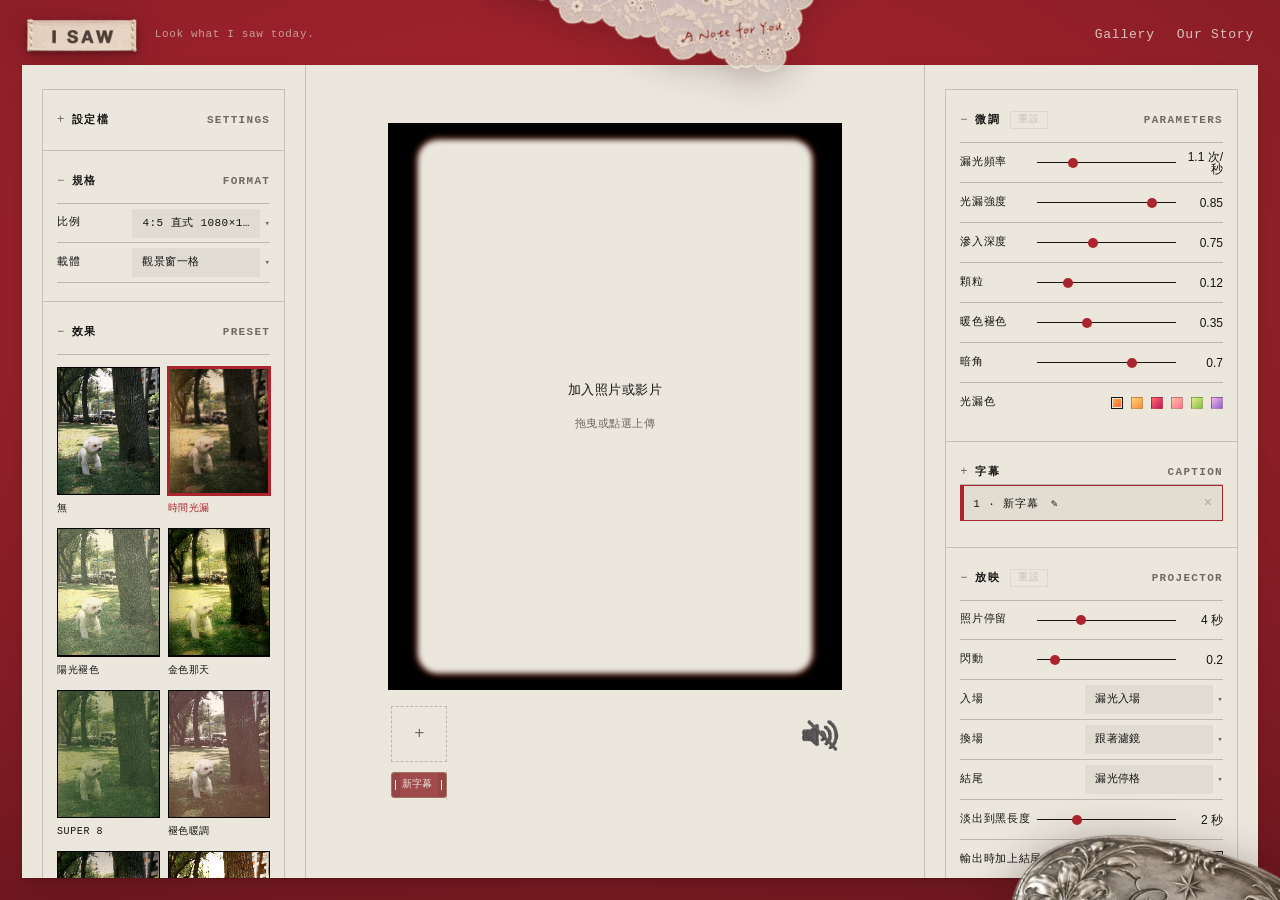
==== commit 55e452c8: "Complete shared component patterns and document design system coverage" ====
--- a/film_gallery.html
+++ b/film_gallery.html
@@ -9,6 +9,7 @@
 <link rel="apple-touch-icon" sizes="180x180" href="assets/favicon-180.png">
 <link rel="stylesheet" href="assets/design-tokens.css?v=1.0.0">
 <link rel="stylesheet" href="assets/design-components.css?v=1.0.0">
+<link rel="stylesheet" href="assets/design-patterns.css?v=1.1.0">
 <style>
   :root{--ar:0.8;
     --hdh:54px;--padt:11px;--red-tex:.5;}
@@ -547,10 +548,10 @@
   .masklayer{position:absolute;inset:0;pointer-events:none;z-index:45;object-fit:fill;width:100%;height:100%}
 
   /* ============ 面板：格線版 — 1px 格線切成兩欄大格子，內容靠左上，其餘留白 ============ */
-  
+
   /* 紙質：取自 augustine-wong 的紙材照片，高通去掉大範圍明暗後做成無縫平鋪的
      灰階小圖（2000px 取樣 → 360px tile，顯示 220px；41.6 KB）。用 soft-light 疊加，只影響明暗不改變底色 */
-  
+
   .panel{background-color:var(--paper);background-image:var(--paper-tex);
     background-size:var(--paper-tex-size);background-blend-mode:var(--paper-tex-blend);
     color:var(--ink);overflow:auto;max-height:calc(100vh - 24px - var(--padt) - var(--hdh));padding:32px;border-left:1px solid var(--grid);
@@ -641,18 +642,13 @@
   /* 背景要連 :hover 一起寫。下面有一條通用的 button:hover{background:var(--hover)}，
      它會把 background 這個簡寫整組換掉 —— 包含背景圖。只寫 .dlgx{background:...} 的話，
      滑過去鈕扣就會被洗成一塊淡色（Lily 回報「hover 還是會變透明」，其實是圖被蓋掉了） */
-  .dlgx,.dlgx:hover{background:url(assets/close-button.webp) center/contain no-repeat}
-  .dlgx{position:absolute;top:10px;right:10px;z-index:3;
-    width:34px;height:34px;padding:0;border:0;border-radius:50%;cursor:pointer;
-    appearance:none;
-    font-size:0;line-height:0;color:transparent;
-    filter:drop-shadow(0 1px 2px rgba(30,8,10,.28));
-    transition:transform .15s ease}
+
+
   /* Lily 指定：hover 只放大 1.1，不旋轉、不變透明（陰影也不要跟著變，會看起來像在閃） */
-  .dlgx:hover{transform:scale(1.1)}
-  .dlgx:active{transform:scale(1.02)}
-  .dlgx:focus-visible{outline:1px solid var(--ink);outline-offset:3px}
-  @media (prefers-reduced-motion:reduce){.dlgx{transition:none}}
+
+
+
+
   /* Our Story 的紙是撕邊的，右上角本來就缺一塊 —— 鈕扣擺太外面會飄到紙外面、
      壓到右邊的設定欄。量過 tracing-paper-3.webp 的不透明範圍：
      距右緣 9%～13.5% 這一段，紙從高度 1.3% 以內就開始了，所以 6%／9% 穩穩落在紙上。
@@ -702,13 +698,11 @@
      右邊目前資訊比較少，之後會補上」——原本 236px 是單欄堆疊時的寬度，
      改左右兩欄後整個放寬，見下面 .expbody */
   .expanel{position:fixed;left:50%;top:50%;z-index:7;width:min(616px,94vw);padding:56px 32px 24px;
-    background:linear-gradient(rgba(244,241,232,.35),rgba(244,241,232,.35)),url(assets/dialog-linen.png) center/420px 420px; border:0;
+
     box-shadow:0 18px 44px rgba(30,8,10,.34);
     opacity:0;transform:translate(-50%,-50%) translateY(10px) scale(.98);pointer-events:none;
     transition:opacity .3s ease,transform .3s cubic-bezier(.22,.61,.36,1)}
   /* 整幅手縫包邊保留自然轉角；九宮格避免邊角拉伸。 */
-  .dialog-stitch{position:absolute;inset:-2px;pointer-events:none;z-index:2;border:22px solid transparent;border-image:url(assets/dialog-whipstitch.png) 100 / 22px / 0 round;filter:saturate(.65) brightness(.95)}
-  .dialog-stitch.bottom,.dialog-stitch.left,.dialog-stitch.right{display:none}
   .expanel>.dlgx{top:22px;right:22px}
   .expanel[data-open]{opacity:1;transform:translate(-50%,-50%);pointer-events:auto}
   /* 左右兩欄：左邊預覽圖固定寬度、右邊資訊吃剩下的空間。
@@ -719,23 +713,6 @@
   /* 輸出中的進度條：平常收著，setBusyUI() 開始輸出時才打開 */
   /* 下載圖片要出哪幾張：全部 / 範圍。
      上面留白、下面貼齊「下載圖片」，一看就知道這排是管圖片的，不是管影片的 */
-  .pickrange{display:flex;align-items:center;gap:12px;margin:0 0 8px;
-    font:11px/1 var(--mono);color:var(--ink)}
-  .pickrange .who{flex:0 0 auto;color:var(--muted);white-space:nowrap}
-  .pickrange label{display:flex;align-items:center;gap:5px;cursor:pointer;white-space:nowrap}
-  .pickrange input[type=radio]{width:auto;height:auto;margin:0;accent-color:var(--red);cursor:pointer}
-  .pickrange input[type=text]{flex:1 1 auto;min-width:0;width:auto;height:26px;padding:0 7px;
-    background:var(--paper-2);border:1px solid var(--hair);border-radius:0;
-    /* 全域的 input[type=text] 是靠右對齊（給那些數值欄用的），這裡是一般文字要靠左 */
-    font:11px/26px var(--mono);color:var(--ink);text-align:left;text-align-last:left}
-  .pickrange input[type=text]:disabled{opacity:.4}
-  .pickrange input[type=text].bad{border-color:var(--red)}
-  .rangehint{margin:0 0 10px;font:10px/1.7 var(--mono);color:var(--muted)}
-  .rangehint:empty{display:none}                 /* 沒話講就不要佔位子 */
-  .rangehint b{color:var(--ink);font-weight:400}
-  .expprogress{display:none;height:3px;background:var(--hair);margin-top:10px;overflow:hidden}
-  .expprogress[data-show]{display:block}
-  .expprogress-bar{height:100%;width:0%;background:var(--red);transition:width .15s linear}
   /* 預覽圖：用輸出影片時同一套 canvas 渲染器畫的，所以看到什麼就會下載到什麼。
      固定寬度、不吃 flex 的伸縮，長邊跟著素材比例自己變 */
   .expanel .prevbox{flex:0 0 300px;width:300px;margin:0;background:#000;display:flex;
@@ -764,8 +741,6 @@
      primary  ：黑底，滑過轉主色紅
      secondary：外框，滑過加深 */
   /* 輸出中：那顆按鈕變成「取消輸出」，用紅框跟正常狀態分開 */
-  .btn.cancelling{background:transparent;color:var(--red);border-color:var(--red)}
-  .btn.cancelling:hover:not(:disabled){background:var(--red);color:var(--paper)}
   .expanel .status{border-bottom:0;min-height:26px;padding-top:6px;color:var(--muted)}
   @media (max-width:860px){.iron{width:46vw}.ironhint{display:none}}
 
@@ -794,7 +769,7 @@
   .grid{display:grid;grid-template-columns:1fr 1fr;border:1px solid var(--grid)}
   .col{display:flex;flex-direction:column;min-width:0}
   .col+.col{border-left:1px solid var(--grid)}
-  .cell{padding:24px;border-bottom:1px solid var(--grid)}
+
   .col .cell:last-child{border-bottom:0;flex:1}
   @media (max-width:1280px){.panel{padding:24px 20px}.cell{padding:18px 14px}.hd{padding:0 4px 7px}}
   @media (max-width:860px){.grid{grid-template-columns:1fr}.col+.col{border-left:0}.col:first-child .cell:last-child{border-bottom:1px solid var(--grid)}}
@@ -802,29 +777,6 @@
 
   /* 格子標題列：左中文、右英文小字；與第一列之間空 16px */
   /* 區塊可摺疊：標題前的 + / − */
-  .cell>h2{cursor:pointer;user-select:none}
-  .cell>h2::before{content:"−";flex:none;width:13px;margin-right:2px;
-    font:12px/1 var(--mono);color:var(--muted);transition:color .15s}
-  .cell.collapsed>h2::before{content:"+"}
-  .cell>h2:hover::before{color:var(--ink)}
-  .cell.collapsed>:not(h2){display:none}
-  .cell.collapsed{flex:none}
-  .cell.collapsed>h2{margin-bottom:0}
-  .cell>h2{display:flex;justify-content:space-between;align-items:center;margin:0 0 10px;height:24px;
-    font:11px/1 var(--mono);font-weight:600;letter-spacing:.12em;text-transform:uppercase;color:var(--ink)}
-  .cell>h2 span{color:var(--muted);margin-left:auto}
-  /* 區塊標題旁邊的「重設」：沒改過任何東西時是停用的（壓淡、點不下去） */
-  .hreset{flex:0 0 auto;width:auto;height:auto;display:inline-block;margin-left:10px;padding:3px 7px;
-    background:transparent;border:1px solid var(--hair);border-radius:0;
-    font:10px/1 var(--mono);font-weight:400;letter-spacing:.08em;color:var(--muted);
-    text-transform:none;cursor:pointer;transition:border-color .12s,color .12s}
-  .hreset:hover:not(:disabled){border-color:var(--red);color:var(--red)}
-  .hreset:disabled{opacity:.3;cursor:default}
-  .cell>h2+*{border-top:var(--bw) solid var(--hair)}
-  /* 區塊最後一項不要下框線 —— 否則會和 .cell 自己的分隔線疊成兩條 */
-  .cell>:last-child{border-bottom:0}
-  .rowline:last-child{border-bottom:0}
-
   /* 列：左標籤、右值，對齊同一條右邊界，底下一條髮絲線 */
   /* 全站下拉選單同寬（142px 可容納最長的「4:5 直式 1080×1350」）*/
   select{width:var(--sel-w,142px);max-width:100%;text-overflow:ellipsis}
@@ -837,34 +789,6 @@
      原生 <select> 留在 DOM 裡（.value / .disabled / onchange 都照舊運作，
      程式其他地方讀寫它完全不用改），只是視覺上藏起來，由 .csel 這組元件代勞。
      清單用 position:fixed，才不會被面板的捲動區裁掉 */
-  .csel{position:relative;display:inline-flex;width:var(--sel-w,142px);max-width:100%}
-  .v select:has(~ .csel),.v .csel~.csel{width:auto;flex:1 1 0;min-width:0}
-  .csel>select{position:absolute;inset:0;opacity:0;pointer-events:none;width:100%}
-  .csel-btn{display:block;width:100%;height:29px;margin:0;padding:0 10px;border:0;border-radius:0;
-    background:rgba(20,20,18,.05);color:var(--ink);
-    font:11px/29px var(--mono);letter-spacing:.04em;text-align:left;cursor:pointer;
-    text-overflow:ellipsis;white-space:nowrap;overflow:hidden;
-    transition:background-color .15s}
-  .csel-btn:hover{background:rgba(20,20,18,.075)}
-  .csel.open .csel-btn,.csel-btn:focus-visible{background:rgba(20,20,18,.095);outline:none}
-  .csel.disabled .csel-btn{cursor:default;opacity:.42}
-  .csel-list{position:fixed;z-index:40;width:max-content;
-    max-width:min(340px,calc(100vw - 16px));padding:3px 0;
-    background:var(--paper);border:1px solid var(--rule);
-    box-shadow:0 14px 34px rgba(30,8,10,.28);
-    max-height:min(340px,60vh);overflow-y:auto;overscroll-behavior:contain}
-  .csel-opt{display:flex;align-items:center;gap:8px;width:100%;height:30px;padding:0 11px;
-    border:0;background:none;color:var(--ink);cursor:pointer;
-    font:11px/30px var(--mono);letter-spacing:.04em;text-align:left;text-transform:none;
-    white-space:nowrap}
-  .csel-opt:hover{background:var(--hover)}
-  .csel-opt::before{content:"";flex:none;width:5px;height:5px;border-radius:50%;background:transparent}
-  .csel-opt[aria-selected="true"]{color:var(--red)}
-  .csel-opt[aria-selected="true"]::before{background:var(--red)}
-  .csel-opt.cursor{background:var(--hover)}
-  .csel-opt:disabled{color:var(--muted);opacity:.42;cursor:default}
-  .csel-opt:disabled:hover{background:none}
-  input[type=text]::placeholder{color:var(--muted)}
   input[type=file]{display:none}
 
   /* 滑桿列 52px：標籤/數值一行 20px，上下各 8px，滑桿 16px */
@@ -941,48 +865,6 @@
   .trimquick button.on{background:var(--ink);border-color:var(--ink);color:var(--paper)}
   @media (max-width:640px){.trimprev{height:150px}.trimprev canvas{max-height:150px}}
   /* 色票（光漏色）：12px 方塊、髮絲邊；選中墨黑邊 */
-  .row{display:flex;flex-wrap:wrap;gap:8px;align-items:center;justify-content:flex-end}
-  .sw{width:12px;height:12px;border:1px solid var(--hair);background:var(--ink)}
-  .sw:hover{border-color:var(--muted)}
-  .sw.on{border-color:var(--ink);box-shadow:inset 0 0 0 1px var(--paper)}
-
-  /* 開關：方形，沿用面板既有的底色與格線色 */
-  .toggle{position:relative;flex:none;width:38px;height:18px;padding:0;margin:0;
-    background:rgba(20,20,18,.05);border:1px solid var(--hair);border-radius:0;
-    cursor:pointer;transition:background-color .15s,border-color .15s}
-  .toggle::after{content:"";position:absolute;top:2px;left:2px;width:12px;height:12px;
-    background:var(--muted);
-    transition:transform .2s cubic-bezier(.22,.61,.36,1),background-color .2s}
-  .toggle:hover{background:rgba(20,20,18,.08)}
-  .toggle[aria-checked="true"]{border-color:var(--rule)}
-  .toggle[aria-checked="true"]::after{transform:translateX(18px);background:var(--red)}
-  /* 字幕顏色：色票排成一列，最後一格是自訂色（斜線圖示） */
-  .sws{display:flex;gap:6px;align-items:center}
-  .sws .sw{width:14px;height:14px}
-  .sw-custom.sw-empty{background:conic-gradient(#e0a23a,#8fd0b8,#8a1414,#f0b8c8,#e0a23a)}
-  .sws input[type=color]{position:absolute;width:0;height:0;opacity:0;pointer-events:none}
-
-  /* 自訂取色器：取代 macOS 系統面板，沿用紙張與格線的調性 */
-  .cpick{position:fixed;z-index:400;width:190px;padding:10px;background:var(--paper);
-    border:1px solid var(--rule);box-shadow:0 14px 34px rgba(30,8,10,.30);
-    font:11px var(--mono);color:var(--ink)}
-  .cpick .sv{position:relative;height:112px;cursor:crosshair;border:1px solid var(--hair)}
-  .cpick .sv b{position:absolute;width:11px;height:11px;border:1.5px solid #fff;border-radius:50%;
-    box-shadow:0 0 0 1px rgba(0,0,0,.45);transform:translate(-50%,-50%);pointer-events:none}
-  .cpick .hue{position:relative;height:10px;margin-top:9px;cursor:ew-resize;border:1px solid var(--hair);
-    background:linear-gradient(90deg,#f00,#ff0,#0f0,#0ff,#00f,#f0f,#f00)}
-  .cpick .hue b{position:absolute;top:-3px;width:4px;height:14px;background:#fff;
-    box-shadow:0 0 0 1px rgba(0,0,0,.5);transform:translateX(-50%);pointer-events:none}
-  .cpick .bot{display:flex;align-items:center;gap:8px;margin-top:9px}
-  .cpick .prev{flex:none;width:22px;height:22px;border:1px solid var(--hair)}
-  .cpick input{flex:1;min-width:0;height:24px;padding:0 8px;border:0;outline:none;
-    background:rgba(20,20,18,.05);font:11px/24px var(--mono);letter-spacing:.06em;
-    text-align:left;text-transform:uppercase;color:var(--ink)}
-  input[type=color]{-webkit-appearance:none;appearance:none;flex:none;width:12px;height:12px;margin:0;padding:0;border:1px solid var(--hair);border-radius:0;background:transparent}
-  input[type=color]::-webkit-color-swatch-wrapper{padding:0}
-  input[type=color]::-webkit-color-swatch{border:0;border-radius:0}
-  input[type=color]::-moz-color-swatch{border:0}
-
   /* 動作：整列可點的一行文字，夾在髮絲線之間；hover 極淺灰底 */
   button{-webkit-appearance:none;appearance:none;display:block;width:100%;height:36px;margin:0;padding:0;border:0;border-radius:0;
     border-bottom:var(--bw) solid var(--hair);background:transparent;color:var(--ink);
@@ -994,89 +876,7 @@
   /* 效果清單：兩欄縮圖卡片 —— 上面是套好濾鏡的樣張、下面是名稱（修圖軟體的排法）。
      樣張不是預先算好的圖檔，是拿同一張照片、當場跑一次該濾鏡的 build() 出來的，
      所以濾鏡改了縮圖就跟著改，不會有「縮圖跟實際效果對不上」的問題 */
-  .presets{display:grid;grid-template-columns:1fr 1fr;gap:14px 10px;padding:12px 0 4px}
-  .preset{display:block;width:100%;height:auto;min-height:0;padding:0;border:0;
-    background:transparent;color:var(--ink);text-align:left;text-transform:none;letter-spacing:.04em}
-  .preset:hover{background:transparent}
-  /* 樣張框：鎖 4:5，跟預設輸出比例一致 */
-  .pv{position:relative;display:block;aspect-ratio:4/5;overflow:hidden;background:#000;
-    border:1px solid var(--hair);transition:border-color .12s,box-shadow .12s}
-  .preset:hover .pv{border-color:var(--muted)}
-  .preset:focus-visible .pv{border-color:var(--ink)}
-  .preset.on .pv{border:2px solid var(--red);box-shadow:0 0 0 1px var(--red)}
-  /* 濾鏡實際長出來的那層。container-type 一定要有 —— 濾鏡內部全用 cqw 當單位 */
-  .thumb{position:absolute;inset:0;container-type:size;overflow:hidden;isolation:isolate;background:#000}
-  /* 說明：壓在樣張下緣，滑過才浮出來，不會把格線撐開 */
-  .preset .cap{position:absolute;left:0;right:0;bottom:0;z-index:60;padding:14px 7px 6px;
-    opacity:0;pointer-events:none;
-    background:linear-gradient(to top,rgba(18,12,8,.88),rgba(18,12,8,.55) 55%,rgba(18,12,8,0));
-    color:#efe9dd;font:9.5px/1.45 var(--mono);letter-spacing:0;
-    transition:opacity .16s ease}
-  .preset:hover .cap,.preset:focus-visible .cap{opacity:1}
-  .preset b{display:block;margin-top:6px;font:10px/1.5 var(--mono);font-weight:400;
-    text-transform:uppercase;letter-spacing:.06em;color:var(--ink)}
-  .preset.on b{color:var(--red)}
-  @media (prefers-reduced-motion:reduce){.preset .cap{transition:none}}
-  /* 一路兩欄到手機版為止。面板窄的時候縮圖會小到 90px 左右，但兩欄看得到比較、
-     一欄反而變成一張超大圖 + 要一直捲，更難挑 */
-  @media (max-width:1280px){.presets{gap:12px 8px}}
-
   /* 素材縮圖：56px、髮絲邊；選中墨黑框；叉叉 hover 才出現 */
-  .items{display:block;padding:0 0 12px;border-bottom:var(--bw) solid var(--hair)}
-  .items:empty{display:none}
-  /* 最後一格：點了就選檔案 */
-  /* 「＋」外面包一層 sticky 容器承載漸層 —— .item 有 overflow:hidden，
-     漸層做在 .item 上會被裁掉 */
-  /* 「＋」釘在右端。左內距必須是 0 —— 否則它會跟 flex 的 gap 疊加，
-     變成「縮圖之間 8px、縮圖到＋ 16px」，一張素材的時候特別明顯 */
-  .items .addwrap{position:sticky;right:0;z-index:2;flex:0 0 auto;
-    display:flex;align-items:center;padding-left:0;background:var(--paper)}
-  .item.add{display:grid;place-items:center;cursor:pointer;border-style:dashed;
-    color:var(--muted);font:17px/1 var(--mono);transition:border-color .12s,color .12s;
-    background:var(--paper)}
-  .item.add:hover{border-color:var(--ink);color:var(--ink)}
-  .item.add.disabled{cursor:not-allowed;opacity:.4}
-  .item.add.disabled:hover{border-color:var(--hair);color:var(--muted)}
-  /* 片格之間這種只用得到目前這張的載體：沒被用到的縮圖壓淡，示意「加了也不會顯示」 */
-  .item.dim{opacity:.42}
-  .items:empty{display:none}
-  /* 單排、可橫向捲動；「＋」釘在右端，縮圖會從它底下滑過去 */
-  .items .list{display:flex;flex-wrap:nowrap;gap:8px;overflow-x:auto;overscroll-behavior-x:contain;
-    scrollbar-width:none;-ms-overflow-style:none;padding-bottom:2px}
-  .items .list::-webkit-scrollbar{display:none}
-  .items .item{flex:0 0 56px}
-  .item{position:relative;width:56px;height:56px;overflow:hidden;border:1px solid var(--hair);background:var(--paper-2)}
-  .item:hover{border-color:var(--muted)}
-  .item.on{border-color:var(--ink)}
-  .item img,.item video{width:100%;height:100%;object-fit:cover;display:block}
-  .item .x{position:absolute;top:0;right:0;width:16px;height:16px;text-align:center;background:var(--paper);color:var(--ink);font:11px/16px var(--mono);opacity:0;transition:opacity .12s;z-index:2}
-  .item:hover .x{opacity:1}
-  .item .drag-handle{position:absolute;top:0;left:0;z-index:3;width:22px;height:22px;padding:3px;border:0;background:var(--paper);color:var(--ink);cursor:grab;opacity:0;touch-action:none;line-height:0}
-  .item:hover .drag-handle,.item:focus-within .drag-handle{opacity:1}
-  .item .drag-handle svg{width:100%;height:100%;pointer-events:none}
-  .item.reordering{opacity:.55;outline:1px dashed var(--red)}
-  .media-drag-ghost{position:fixed;z-index:1000;pointer-events:none;object-fit:cover;opacity:.94;transform:scale(1.08) rotate(-3deg);box-shadow:0 8px 18px rgba(0,0,0,.3);border:1px solid var(--paper)}
-  .media-insert-line{position:fixed;z-index:999;pointer-events:none;background:var(--red);border-radius:2px}
-  .item .drag-handle:active{cursor:grabbing}
-  @media(hover:none){.item .drag-handle{opacity:1}}
-
-  .item .vid{position:absolute;left:3px;bottom:1px;font:9px/1.4 var(--mono);color:#fff;text-shadow:0 0 3px #000}
-  /* 每個素材停多久：直接標在縮圖右下角。手動調過的會反白，一眼看得出哪幾個被動過。
-     滑鼠移到縮圖上時，這個標籤會變成「編輯」——點它打開裁切／秒數對話框；
-     點縮圖其他地方還是原本的「切到這個素材預覽」，兩件事分開不打架。
-     z-index 2 壓在刪除鈕同層，確保 hover 時點得到 */
-  .item .sec{position:absolute;right:2px;bottom:1px;z-index:2;padding:0 2px;font:9px/1.4 var(--mono);
-    color:#fff;text-shadow:0 0 3px #000;letter-spacing:-.02em;cursor:pointer;
-    transition:background-color .12s,color .12s,padding .12s}
-  .item .sec i{font-style:normal}                     /* <i> 預設是斜體，秒數要正體 */
-  .item .sec b{display:none;font-weight:400;letter-spacing:.06em}
-  .item:hover .sec{background:var(--paper);color:var(--ink);text-shadow:none;padding:2px 4px;font-size:10px}
-  .item:hover .sec i{display:none}
-  .item:hover .sec b{display:inline}
-  .item .sec.own{background:var(--red);color:var(--paper);text-shadow:none}
-  .item:hover .sec.own{background:var(--ink);color:var(--paper)}
-
-  /* 狀態、備註、頁尾 */
   .status{display:flex;align-items:center;min-height:36px;font:11px/1.5 var(--mono);color:var(--ink);border-bottom:var(--bw) solid var(--hair)}
   .status:empty{display:none}
   .hint p{margin:0 0 8px;font:10px/1.7 var(--mono);letter-spacing:.02em;color:var(--muted)}
@@ -1274,7 +1074,7 @@
 <button class="exportbar" id="exportBar" type="button">輸出影片 <span>Export</span></button>
 <div class="ironhint" aria-hidden="true">輸出影片<span>EXPORT</span></div>
 
-<div class="expanel caption-editor" id="captionEditor" role="dialog" aria-label="字幕設定" hidden>
+<div class="isaw-dialog-surface expanel caption-editor" id="captionEditor" role="dialog" aria-label="字幕設定" hidden>
 <span class="dialog-stitch" aria-hidden="true"></span>
 <button class="dlgx" id="captionEditorClose" type="button" aria-label="關閉字幕設定"></button>
 <h3>字幕設定</h3><div id="captions"></div>
@@ -1282,7 +1082,7 @@
 </div>
 <div class="expbackdrop" id="expBackdrop"></div>
 <div class="expbackdrop" id="trimBackdrop"></div>
-<div class="expanel trimpanel" id="trimpanel" role="dialog" aria-label="調整長度">
+<div class="isaw-dialog-surface expanel trimpanel" id="trimpanel" role="dialog" aria-label="調整長度">
   <span class="dialog-stitch" aria-hidden="true"></span><span class="dialog-stitch bottom" aria-hidden="true"></span><span class="dialog-stitch left" aria-hidden="true"></span><span class="dialog-stitch right" aria-hidden="true"></span>
   <button class="dlgx" id="trimX" type="button" aria-label="關閉"></button>
   <h3 id="trimTitle">長度</h3>
@@ -1305,7 +1105,7 @@
   <button class="btn btn-primary" id="trimDone">完成</button>
   <button class="btn btn-text" id="trimReset">改回預設長度</button>
 </div>
-<div class="expanel" id="expanel" role="dialog" aria-label="輸出">
+<div class="isaw-dialog-surface expanel" id="expanel" role="dialog" aria-label="輸出">
   <span class="dialog-stitch" aria-hidden="true"></span><span class="dialog-stitch bottom" aria-hidden="true"></span><span class="dialog-stitch left" aria-hidden="true"></span><span class="dialog-stitch right" aria-hidden="true"></span>
   <button class="dlgx" id="expX" type="button" aria-label="關閉"></button>
   <h3>輸出</h3>
--- a/assets/design-patterns.css
+++ b/assets/design-patterns.css
@@ -0,0 +1,222 @@
+/* I SAW v1.1 — production interaction patterns.
+   Layout and media-rendering rules remain local to each page. */
+  .cell>h2{cursor:pointer;user-select:none}
+  .cell>h2::before{content:"−";flex:none;width:13px;margin-right:2px;
+    font:12px/1 var(--mono);color:var(--muted);transition:color .15s}
+  .cell.collapsed>h2::before{content:"+"}
+  .cell>h2:hover::before{color:var(--ink)}
+  .cell.collapsed>:not(h2){display:none}
+  .cell.collapsed{flex:none}
+  .cell.collapsed>h2{margin-bottom:0}
+  .cell>h2{display:flex;justify-content:space-between;align-items:center;margin:0 0 10px;height:24px;
+    font:11px/1 var(--mono);font-weight:600;letter-spacing:.12em;text-transform:uppercase;color:var(--ink)}
+  .cell>h2 span{color:var(--muted);margin-left:auto}
+  /* 區塊標題旁邊的「重設」：沒改過任何東西時是停用的（壓淡、點不下去） */
+  .hreset{flex:0 0 auto;width:auto;height:auto;display:inline-block;margin-left:10px;padding:3px 7px;
+    background:transparent;border:1px solid var(--hair);border-radius:0;
+    font:10px/1 var(--mono);font-weight:400;letter-spacing:.08em;color:var(--muted);
+    text-transform:none;cursor:pointer;transition:border-color .12s,color .12s}
+  .hreset:hover:not(:disabled){border-color:var(--red);color:var(--red)}
+  .hreset:disabled{opacity:.3;cursor:default}
+  .cell>h2+*{border-top:var(--bw) solid var(--hair)}
+  /* 區塊最後一項不要下框線 —— 否則會和 .cell 自己的分隔線疊成兩條 */
+  .cell>:last-child{border-bottom:0}
+  .rowline:last-child{border-bottom:0}
+
+
+  .csel{position:relative;display:inline-flex;width:var(--sel-w,142px);max-width:100%}
+  .v select:has(~ .csel),.v .csel~.csel{width:auto;flex:1 1 0;min-width:0}
+  .csel>select{position:absolute;inset:0;opacity:0;pointer-events:none;width:100%}
+  .csel-btn{display:block;width:100%;height:29px;margin:0;padding:0 10px;border:0;border-radius:0;
+    background:rgba(20,20,18,.05);color:var(--ink);
+    font:11px/29px var(--mono);letter-spacing:.04em;text-align:left;cursor:pointer;
+    text-overflow:ellipsis;white-space:nowrap;overflow:hidden;
+    transition:background-color .15s}
+  .csel-btn:hover{background:rgba(20,20,18,.075)}
+  .csel.open .csel-btn,.csel-btn:focus-visible{background:rgba(20,20,18,.095);outline:none}
+  .csel.disabled .csel-btn{cursor:default;opacity:.42}
+  .csel-list{position:fixed;z-index:40;width:max-content;
+    max-width:min(340px,calc(100vw - 16px));padding:3px 0;
+    background:var(--paper);border:1px solid var(--rule);
+    box-shadow:0 14px 34px rgba(30,8,10,.28);
+    max-height:min(340px,60vh);overflow-y:auto;overscroll-behavior:contain}
+  .csel-opt{display:flex;align-items:center;gap:8px;width:100%;height:30px;padding:0 11px;
+    border:0;background:none;color:var(--ink);cursor:pointer;
+    font:11px/30px var(--mono);letter-spacing:.04em;text-align:left;text-transform:none;
+    white-space:nowrap}
+  .csel-opt:hover{background:var(--hover)}
+  .csel-opt::before{content:"";flex:none;width:5px;height:5px;border-radius:50%;background:transparent}
+  .csel-opt[aria-selected="true"]{color:var(--red)}
+  .csel-opt[aria-selected="true"]::before{background:var(--red)}
+  .csel-opt.cursor{background:var(--hover)}
+  .csel-opt:disabled{color:var(--muted);opacity:.42;cursor:default}
+  .csel-opt:disabled:hover{background:none}
+  input[type=text]::placeholder{color:var(--muted)}
+
+  .presets{display:grid;grid-template-columns:1fr 1fr;gap:14px 10px;padding:12px 0 4px}
+  .preset{display:block;width:100%;height:auto;min-height:0;padding:0;border:0;
+    background:transparent;color:var(--ink);text-align:left;text-transform:none;letter-spacing:.04em}
+  .preset:hover{background:transparent}
+  /* 樣張框：鎖 4:5，跟預設輸出比例一致 */
+  .pv{position:relative;display:block;aspect-ratio:4/5;overflow:hidden;background:#000;
+    border:1px solid var(--hair);transition:border-color .12s,box-shadow .12s}
+  .preset:hover .pv{border-color:var(--muted)}
+  .preset:focus-visible .pv{border-color:var(--ink)}
+  .preset.on .pv{border:2px solid var(--red);box-shadow:0 0 0 1px var(--red)}
+  /* 濾鏡實際長出來的那層。container-type 一定要有 —— 濾鏡內部全用 cqw 當單位 */
+  .thumb{position:absolute;inset:0;container-type:size;overflow:hidden;isolation:isolate;background:#000}
+  /* 說明：壓在樣張下緣，滑過才浮出來，不會把格線撐開 */
+  .preset .cap{position:absolute;left:0;right:0;bottom:0;z-index:60;padding:14px 7px 6px;
+    opacity:0;pointer-events:none;
+    background:linear-gradient(to top,rgba(18,12,8,.88),rgba(18,12,8,.55) 55%,rgba(18,12,8,0));
+    color:#efe9dd;font:9.5px/1.45 var(--mono);letter-spacing:0;
+    transition:opacity .16s ease}
+  .preset:hover .cap,.preset:focus-visible .cap{opacity:1}
+  .preset b{display:block;margin-top:6px;font:10px/1.5 var(--mono);font-weight:400;
+    text-transform:uppercase;letter-spacing:.06em;color:var(--ink)}
+  .preset.on b{color:var(--red)}
+  @media (prefers-reduced-motion:reduce){.preset .cap{transition:none}}
+  /* 一路兩欄到手機版為止。面板窄的時候縮圖會小到 90px 左右，但兩欄看得到比較、
+     一欄反而變成一張超大圖 + 要一直捲，更難挑 */
+  @media (max-width:1280px){.presets{gap:12px 8px}}
+
+
+  .row{display:flex;flex-wrap:wrap;gap:8px;align-items:center;justify-content:flex-end}
+  .sw{width:12px;height:12px;border:1px solid var(--hair);background:var(--ink)}
+  .sw:hover{border-color:var(--muted)}
+  .sw.on{border-color:var(--ink);box-shadow:inset 0 0 0 1px var(--paper)}
+
+  /* 開關：方形，沿用面板既有的底色與格線色 */
+  .toggle{position:relative;flex:none;width:38px;height:18px;padding:0;margin:0;
+    background:rgba(20,20,18,.05);border:1px solid var(--hair);border-radius:0;
+    cursor:pointer;transition:background-color .15s,border-color .15s}
+  .toggle::after{content:"";position:absolute;top:2px;left:2px;width:12px;height:12px;
+    background:var(--muted);
+    transition:transform .2s cubic-bezier(.22,.61,.36,1),background-color .2s}
+  .toggle:hover{background:rgba(20,20,18,.08)}
+  .toggle[aria-checked="true"]{border-color:var(--rule)}
+  .toggle[aria-checked="true"]::after{transform:translateX(18px);background:var(--red)}
+  /* 字幕顏色：色票排成一列，最後一格是自訂色（斜線圖示） */
+  .sws{display:flex;gap:6px;align-items:center}
+  .sws .sw{width:14px;height:14px}
+  .sw-custom.sw-empty{background:conic-gradient(#e0a23a,#8fd0b8,#8a1414,#f0b8c8,#e0a23a)}
+  .sws input[type=color]{position:absolute;width:0;height:0;opacity:0;pointer-events:none}
+
+  /* 自訂取色器：取代 macOS 系統面板，沿用紙張與格線的調性 */
+  .cpick{position:fixed;z-index:400;width:190px;padding:10px;background:var(--paper);
+    border:1px solid var(--rule);box-shadow:0 14px 34px rgba(30,8,10,.30);
+    font:11px var(--mono);color:var(--ink)}
+  .cpick .sv{position:relative;height:112px;cursor:crosshair;border:1px solid var(--hair)}
+  .cpick .sv b{position:absolute;width:11px;height:11px;border:1.5px solid #fff;border-radius:50%;
+    box-shadow:0 0 0 1px rgba(0,0,0,.45);transform:translate(-50%,-50%);pointer-events:none}
+  .cpick .hue{position:relative;height:10px;margin-top:9px;cursor:ew-resize;border:1px solid var(--hair);
+    background:linear-gradient(90deg,#f00,#ff0,#0f0,#0ff,#00f,#f0f,#f00)}
+  .cpick .hue b{position:absolute;top:-3px;width:4px;height:14px;background:#fff;
+    box-shadow:0 0 0 1px rgba(0,0,0,.5);transform:translateX(-50%);pointer-events:none}
+  .cpick .bot{display:flex;align-items:center;gap:8px;margin-top:9px}
+  .cpick .prev{flex:none;width:22px;height:22px;border:1px solid var(--hair)}
+  .cpick input{flex:1;min-width:0;height:24px;padding:0 8px;border:0;outline:none;
+    background:rgba(20,20,18,.05);font:11px/24px var(--mono);letter-spacing:.06em;
+    text-align:left;text-transform:uppercase;color:var(--ink)}
+  input[type=color]{-webkit-appearance:none;appearance:none;flex:none;width:12px;height:12px;margin:0;padding:0;border:1px solid var(--hair);border-radius:0;background:transparent}
+  input[type=color]::-webkit-color-swatch-wrapper{padding:0}
+  input[type=color]::-webkit-color-swatch{border:0;border-radius:0}
+  input[type=color]::-moz-color-swatch{border:0}
+
+
+  .items{display:block;padding:0 0 12px;border-bottom:var(--bw) solid var(--hair)}
+  .items:empty{display:none}
+  /* 最後一格：點了就選檔案 */
+  /* 「＋」外面包一層 sticky 容器承載漸層 —— .item 有 overflow:hidden，
+     漸層做在 .item 上會被裁掉 */
+  /* 「＋」釘在右端。左內距必須是 0 —— 否則它會跟 flex 的 gap 疊加，
+     變成「縮圖之間 8px、縮圖到＋ 16px」，一張素材的時候特別明顯 */
+  .items .addwrap{position:sticky;right:0;z-index:2;flex:0 0 auto;
+    display:flex;align-items:center;padding-left:0;background:var(--paper)}
+  .item.add{display:grid;place-items:center;cursor:pointer;border-style:dashed;
+    color:var(--muted);font:17px/1 var(--mono);transition:border-color .12s,color .12s;
+    background:var(--paper)}
+  .item.add:hover{border-color:var(--ink);color:var(--ink)}
+  .item.add.disabled{cursor:not-allowed;opacity:.4}
+  .item.add.disabled:hover{border-color:var(--hair);color:var(--muted)}
+  /* 片格之間這種只用得到目前這張的載體：沒被用到的縮圖壓淡，示意「加了也不會顯示」 */
+  .item.dim{opacity:.42}
+  .items:empty{display:none}
+  /* 單排、可橫向捲動；「＋」釘在右端，縮圖會從它底下滑過去 */
+  .items .list{display:flex;flex-wrap:nowrap;gap:8px;overflow-x:auto;overscroll-behavior-x:contain;
+    scrollbar-width:none;-ms-overflow-style:none;padding-bottom:2px}
+  .items .list::-webkit-scrollbar{display:none}
+  .items .item{flex:0 0 56px}
+  .item{position:relative;width:56px;height:56px;overflow:hidden;border:1px solid var(--hair);background:var(--paper-2)}
+  .item:hover{border-color:var(--muted)}
+  .item.on{border-color:var(--ink)}
+  .item img,.item video{width:100%;height:100%;object-fit:cover;display:block}
+  .item .x{position:absolute;top:0;right:0;width:16px;height:16px;text-align:center;background:var(--paper);color:var(--ink);font:11px/16px var(--mono);opacity:0;transition:opacity .12s;z-index:2}
+  .item:hover .x{opacity:1}
+  .item .drag-handle{position:absolute;top:0;left:0;z-index:3;width:22px;height:22px;padding:3px;border:0;background:var(--paper);color:var(--ink);cursor:grab;opacity:0;touch-action:none;line-height:0}
+  .item:hover .drag-handle,.item:focus-within .drag-handle{opacity:1}
+  .item .drag-handle svg{width:100%;height:100%;pointer-events:none}
+  .item.reordering{opacity:.55;outline:1px dashed var(--red)}
+  .media-drag-ghost{position:fixed;z-index:1000;pointer-events:none;object-fit:cover;opacity:.94;transform:scale(1.08) rotate(-3deg);box-shadow:0 8px 18px rgba(0,0,0,.3);border:1px solid var(--paper)}
+  .media-insert-line{position:fixed;z-index:999;pointer-events:none;background:var(--red);border-radius:2px}
+  .item .drag-handle:active{cursor:grabbing}
+  @media(hover:none){.item .drag-handle{opacity:1}}
+
+  .item .vid{position:absolute;left:3px;bottom:1px;font:9px/1.4 var(--mono);color:#fff;text-shadow:0 0 3px #000}
+  /* 每個素材停多久：直接標在縮圖右下角。手動調過的會反白，一眼看得出哪幾個被動過。
+     滑鼠移到縮圖上時，這個標籤會變成「編輯」——點它打開裁切／秒數對話框；
+     點縮圖其他地方還是原本的「切到這個素材預覽」，兩件事分開不打架。
+     z-index 2 壓在刪除鈕同層，確保 hover 時點得到 */
+  .item .sec{position:absolute;right:2px;bottom:1px;z-index:2;padding:0 2px;font:9px/1.4 var(--mono);
+    color:#fff;text-shadow:0 0 3px #000;letter-spacing:-.02em;cursor:pointer;
+    transition:background-color .12s,color .12s,padding .12s}
+  .item .sec i{font-style:normal}                     /* <i> 預設是斜體，秒數要正體 */
+  .item .sec b{display:none;font-weight:400;letter-spacing:.06em}
+  .item:hover .sec{background:var(--paper);color:var(--ink);text-shadow:none;padding:2px 4px;font-size:10px}
+  .item:hover .sec i{display:none}
+  .item:hover .sec b{display:inline}
+  .item .sec.own{background:var(--red);color:var(--paper);text-shadow:none}
+  .item:hover .sec.own{background:var(--ink);color:var(--paper)}
+
+  /* 狀態、備註、頁尾 */
+
+  .pickrange{display:flex;align-items:center;gap:12px;margin:0 0 8px;
+    font:11px/1 var(--mono);color:var(--ink)}
+  .pickrange .who{flex:0 0 auto;color:var(--muted);white-space:nowrap}
+  .pickrange label{display:flex;align-items:center;gap:5px;cursor:pointer;white-space:nowrap}
+  .pickrange input[type=radio]{width:auto;height:auto;margin:0;accent-color:var(--red);cursor:pointer}
+  .pickrange input[type=text]{flex:1 1 auto;min-width:0;width:auto;height:26px;padding:0 7px;
+    background:var(--paper-2);border:1px solid var(--hair);border-radius:0;
+    /* 全域的 input[type=text] 是靠右對齊（給那些數值欄用的），這裡是一般文字要靠左 */
+    font:11px/26px var(--mono);color:var(--ink);text-align:left;text-align-last:left}
+  .pickrange input[type=text]:disabled{opacity:.4}
+  .pickrange input[type=text].bad{border-color:var(--red)}
+  .rangehint{margin:0 0 10px;font:10px/1.7 var(--mono);color:var(--muted)}
+  .rangehint:empty{display:none}                 /* 沒話講就不要佔位子 */
+  .rangehint b{color:var(--ink);font-weight:400}
+  .expprogress{display:none;height:3px;background:var(--hair);margin-top:10px;overflow:hidden}
+  .expprogress[data-show]{display:block}
+  .expprogress-bar{height:100%;width:0%;background:var(--red);transition:width .15s linear}
+
+  .btn.cancelling{background:transparent;color:var(--red);border-color:var(--red)}
+  .btn.cancelling:hover:not(:disabled){background:var(--red);color:var(--paper)}
+
+  .dlgx,.dlgx:hover{background:url(close-button.webp) center/contain no-repeat}
+  .dlgx{position:absolute;top:10px;right:10px;z-index:3;
+    width:34px;height:34px;padding:0;border:0;border-radius:50%;cursor:pointer;
+    appearance:none;
+    font-size:0;line-height:0;color:transparent;
+    filter:drop-shadow(0 1px 2px rgba(30,8,10,.28));
+    transition:transform .15s ease}
+  .dlgx:hover{transform:scale(1.1)}
+  .dlgx:active{transform:scale(1.02)}
+  .dlgx:focus-visible{outline:1px solid var(--ink);outline-offset:3px}
+  .dialog-stitch{position:absolute;inset:-2px;pointer-events:none;z-index:2;border:22px solid transparent;border-image:url(dialog-whipstitch.png) 100 / 22px / 0 round;filter:saturate(.65) brightness(.95)}
+  .dialog-stitch.bottom,.dialog-stitch.left,.dialog-stitch.right{display:none}
+
+.isaw-dialog-surface{background:linear-gradient(rgba(244,241,232,.35),rgba(244,241,232,.35)),url(dialog-linen.png) center/420px 420px; border:0;}
+input[type=text]::placeholder{color:var(--muted)}
+
+  .cell{padding:24px;border-bottom:1px solid var(--grid)}
+
+@media (prefers-reduced-motion:reduce){.dlgx{transition:none}}
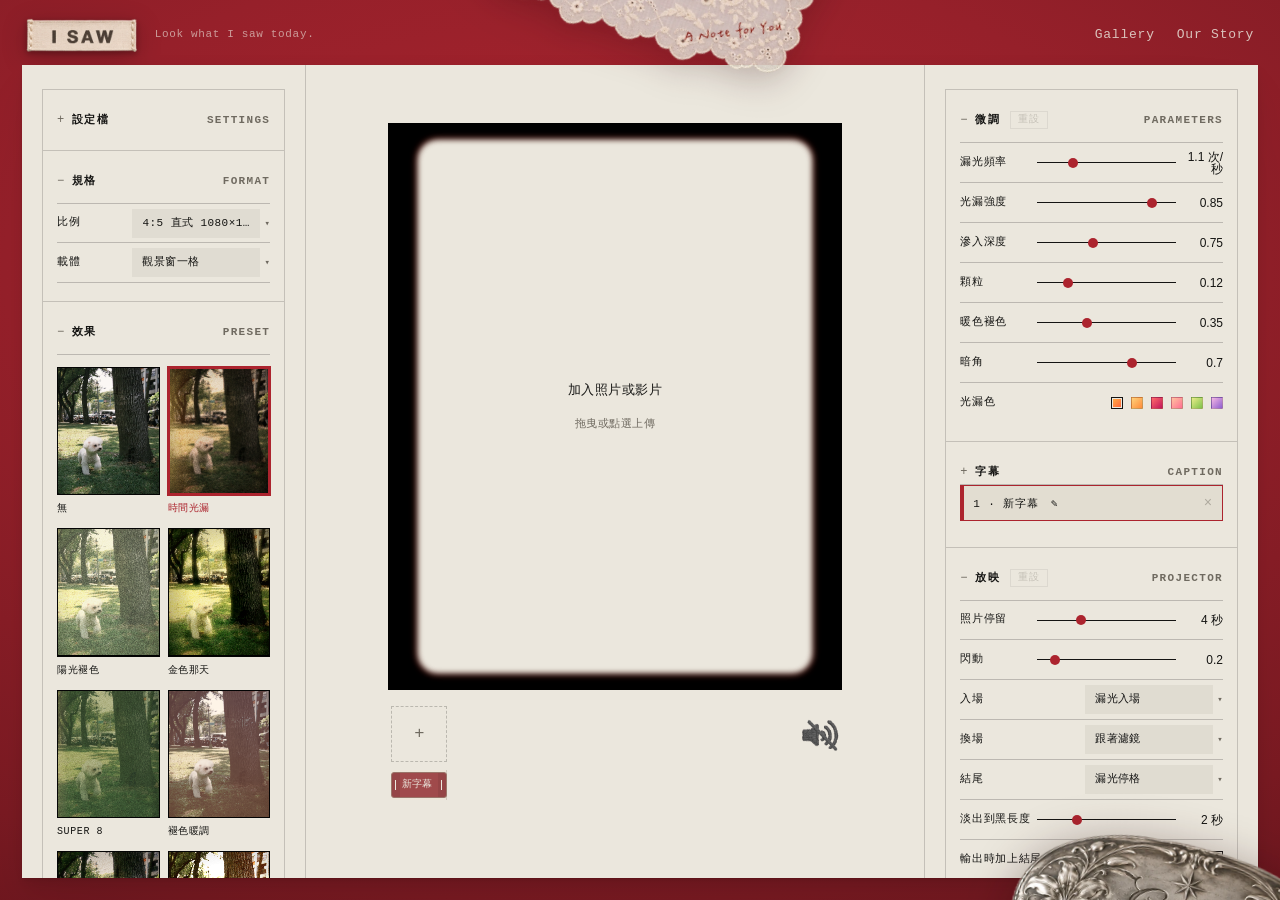
==== commit 80e2cd4a: "Add four OKLCH UI color scales and semantic color roles" ====
--- a/film_gallery.html
+++ b/film_gallery.html
@@ -7,7 +7,7 @@
 <link rel="icon" type="image/png" sizes="32x32" href="assets/favicon-32.png">
 <link rel="icon" type="image/png" sizes="48x48" href="assets/favicon-48.png">
 <link rel="apple-touch-icon" sizes="180x180" href="assets/favicon-180.png">
-<link rel="stylesheet" href="assets/design-tokens.css?v=1.0.0">
+<link rel="stylesheet" href="assets/design-tokens.css?v=1.2.0">
 <link rel="stylesheet" href="assets/design-components.css?v=1.0.0">
 <link rel="stylesheet" href="assets/design-patterns.css?v=1.1.0">
 <style>
--- a/assets/design-tokens.css
+++ b/assets/design-tokens.css
@@ -1,8 +1,77 @@
-/* I SAW Design System v1.0.0 — canonical shared tokens. */
+/* Generated by tools/build-color-tokens.py. Edit the OKLCH source there. */
 :root {
-  --red:#ac242e; --red-deep:#5c131a;
-  --paper:#ebe7dd; --paper-2:#e2ddd1;
-  --ink:#141412; --rule:#1a1917; --muted:#6f6a60;
+  --red-50: oklch(97.800000% 0.00800000 23.000000);
+  --red-100: oklch(94.600000% 0.02300000 23.000000);
+  --red-200: oklch(89.200000% 0.05000000 23.000000);
+  --red-300: oklch(80.500000% 0.09300000 23.000000);
+  --red-400: oklch(68.600000% 0.14500000 23.000000);
+  --red-500: oklch(58.500000% 0.18000000 23.000000);
+  --red-600: oklch(48.869158% 0.17122685 22.925227);
+  --red-700: oklch(42.100000% 0.14800000 23.000000);
+  --red-800: oklch(36.100000% 0.12000000 22.000000);
+  --red-900: oklch(31.711679% 0.10442780 20.532169);
+  --red-950: oklch(22.800000% 0.07100000 21.000000);
+  --beige-50: oklch(98.200000% 0.00800000 89.000000);
+  --beige-100: oklch(92.833711% 0.01404912 88.687101);
+  --beige-200: oklch(89.818459% 0.01704410 88.005358);
+  --beige-300: oklch(83.000000% 0.02600000 86.000000);
+  --beige-400: oklch(73.700000% 0.03300000 85.000000);
+  --beige-500: oklch(63.100000% 0.02600000 84.000000);
+  --beige-600: oklch(52.579374% 0.01653062 84.592559);
+  --beige-700: oklch(42.900000% 0.01400000 84.000000);
+  --beige-800: oklch(33.000000% 0.01100000 84.000000);
+  --beige-900: oklch(21.376591% 0.00416043 84.588895);
+  --beige-950: oklch(19.044164% 0.00395370 106.769163);
+  --blue-50: oklch(97.900000% 0.00900000 255.000000);
+  --blue-100: oklch(94.900000% 0.02000000 255.000000);
+  --blue-200: oklch(89.000000% 0.04000000 255.000000);
+  --blue-300: oklch(80.700000% 0.06600000 255.000000);
+  --blue-400: oklch(70.100000% 0.09500000 255.000000);
+  --blue-500: oklch(59.700000% 0.12000000 255.000000);
+  --blue-600: oklch(49.300000% 0.11200000 255.000000);
+  --blue-700: oklch(42.000000% 0.09400000 255.000000);
+  --blue-800: oklch(34.500000% 0.07500000 255.000000);
+  --blue-900: oklch(26.700000% 0.05500000 255.000000);
+  --blue-950: oklch(20.200000% 0.03900000 255.000000);
+  --neutral-50: oklch(98.500000% 0.00000000 0.000000);
+  --neutral-100: oklch(96.000000% 0.00000000 0.000000);
+  --neutral-200: oklch(90.000000% 0.00000000 0.000000);
+  --neutral-300: oklch(84.000000% 0.00000000 0.000000);
+  --neutral-400: oklch(72.000000% 0.00000000 0.000000);
+  --neutral-500: oklch(60.000000% 0.00000000 0.000000);
+  --neutral-600: oklch(49.000000% 0.00000000 0.000000);
+  --neutral-700: oklch(40.000000% 0.00000000 0.000000);
+  --neutral-800: oklch(30.000000% 0.00000000 0.000000);
+  --neutral-900: oklch(22.000000% 0.00000000 0.000000);
+  --neutral-950: oklch(16.000000% 0.00000000 0.000000);
+
+  /* Existing product roles retain their original appearance. */
+  --red: var(--red-600);
+  --red-deep: var(--red-900);
+  --paper: var(--beige-100);
+  --paper-2: var(--beige-200);
+  --ink: var(--beige-950);
+  --rule: var(--beige-900);
+  --muted: var(--beige-600);
+
+  /* Semantic UI roles; blue is reserved for optional information UI. */
+  --ui-bg: var(--beige-100);
+  --ui-surface: var(--beige-50);
+  --ui-surface-muted: var(--beige-200);
+  --ui-text: var(--beige-950);
+  --ui-text-muted: var(--beige-700);
+  --ui-border: var(--beige-300);
+  --ui-border-strong: var(--beige-500);
+  --ui-action: var(--red-600);
+  --ui-action-hover: var(--red-700);
+  --ui-action-pressed: var(--red-800);
+  --ui-on-action: var(--neutral-50);
+  --ui-focus: var(--red-600);
+  --ui-info: var(--blue-700);
+  --ui-info-bg: var(--blue-50);
+  --ui-info-border: var(--blue-200);
+  --ui-disabled-bg: var(--neutral-200);
+  --ui-disabled-text: var(--neutral-600);
   --grid:rgba(20,20,18,.18); --hair:rgba(20,20,18,.22);
   --bw:1px; --hover:rgba(20,20,18,.04);
   --mono:"SF Mono",Menlo,"Courier New",monospace;
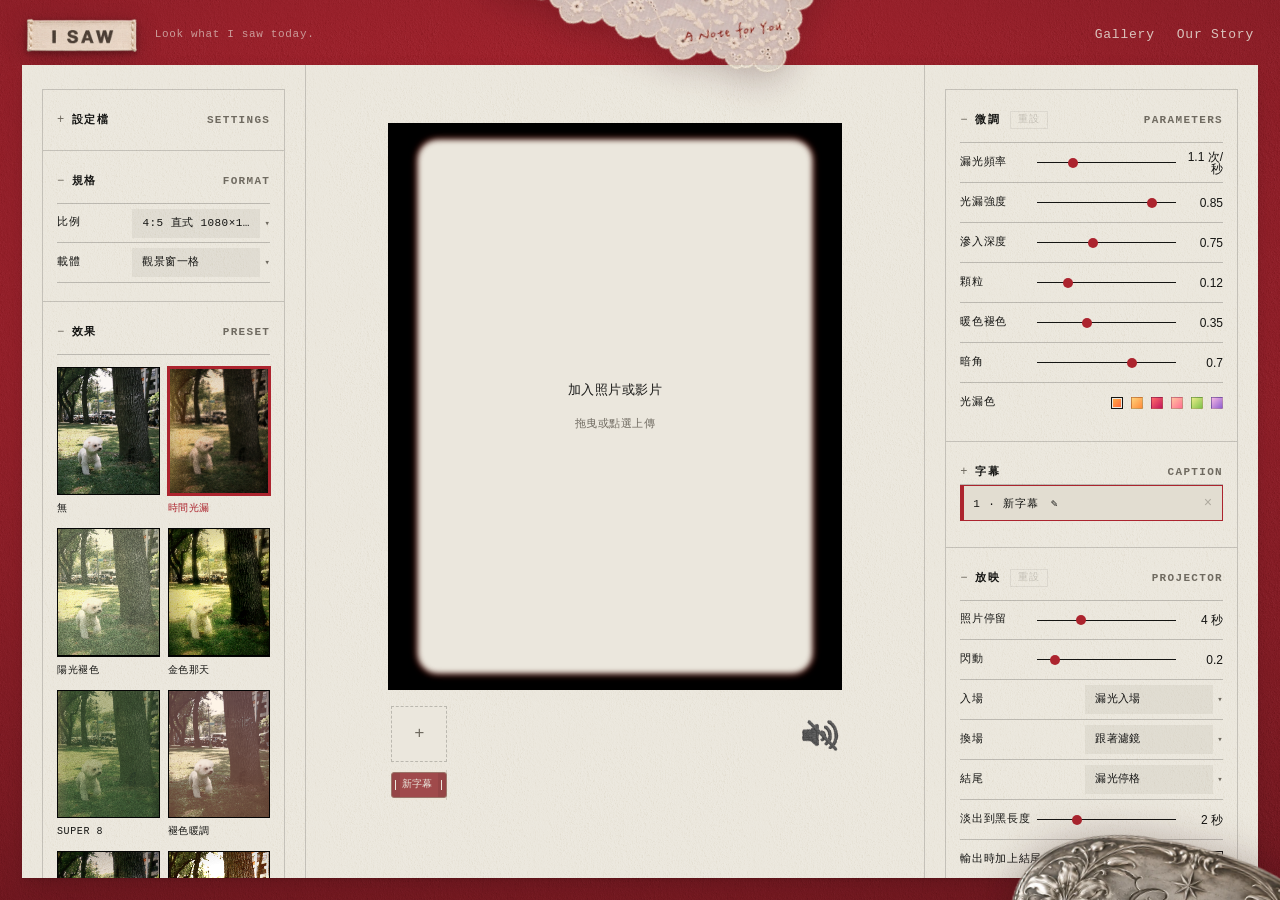
==== commit 69b17c87: "Resolve shared paper texture consistently across pages" ====
--- a/film_gallery.html
+++ b/film_gallery.html
@@ -7,7 +7,7 @@
 <link rel="icon" type="image/png" sizes="32x32" href="assets/favicon-32.png">
 <link rel="icon" type="image/png" sizes="48x48" href="assets/favicon-48.png">
 <link rel="apple-touch-icon" sizes="180x180" href="assets/favicon-180.png">
-<link rel="stylesheet" href="assets/design-tokens.css?v=1.2.0">
+<link rel="stylesheet" href="assets/design-tokens.css?v=1.2.1">
 <link rel="stylesheet" href="assets/design-components.css?v=1.0.0">
 <link rel="stylesheet" href="assets/design-patterns.css?v=1.1.0">
 <style>
--- a/assets/design-tokens.css
+++ b/assets/design-tokens.css
@@ -78,6 +78,6 @@
   --num:-apple-system,"SF Pro Text","Helvetica Neue",Arial,sans-serif;
   --sans:"Helvetica Neue",Helvetica,Arial,"PingFang TC",sans-serif;
   --serif:Georgia,"Times New Roman","Songti TC",serif;
-  --paper-tex:url("paper.webp"); --paper-tex-size:220px 220px;
+  --paper-tex:url("https://laygi.github.io/i-saw/assets/paper.webp"); --paper-tex-size:220px 220px;
   --paper-tex-blend:soft-light;
 }
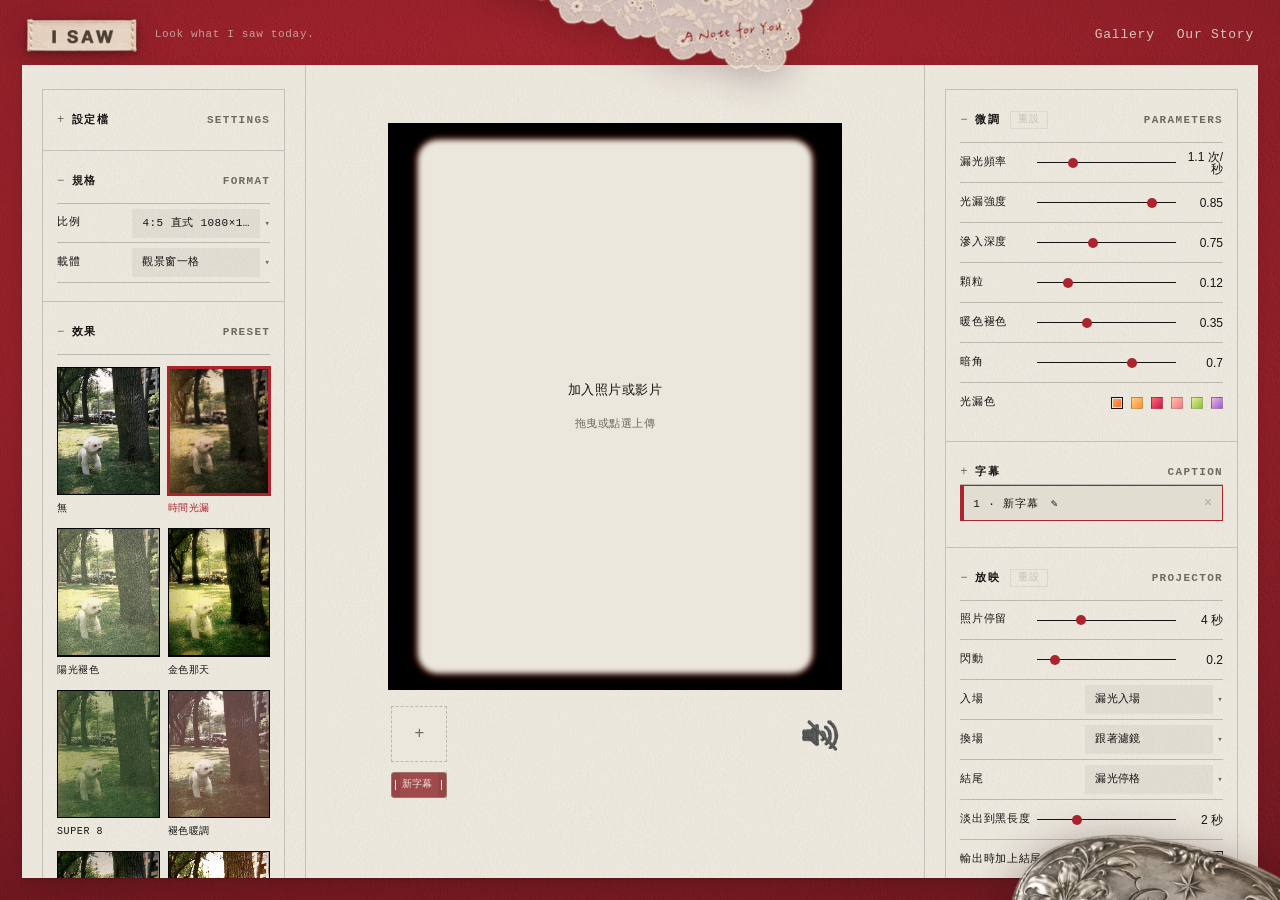
==== commit bb520054: "Navigate to Gallery in the same tab" ====
--- a/film_gallery.html
+++ b/film_gallery.html
@@ -1064,7 +1064,7 @@
 
 <header class="hd">
   <div class="hd-left"><h1><img class="mark" src="assets/logo@2x.webp" alt="I SAW"></h1><p class="sub">Look what I saw today.</p></div>
-  <nav class="hd-nav" aria-label="主要導覽"><a class="hd-story" href="gallery.html" target="_blank" rel="noopener" aria-label="Gallery（另開分頁）">Gallery</a>
+  <nav class="hd-nav" aria-label="主要導覽"><a class="hd-story" href="gallery.html">Gallery</a>
   <button class="hd-story" id="storyBtn" aria-haspopup="dialog" aria-expanded="false">Our Story</button>
   </nav>
 </header>
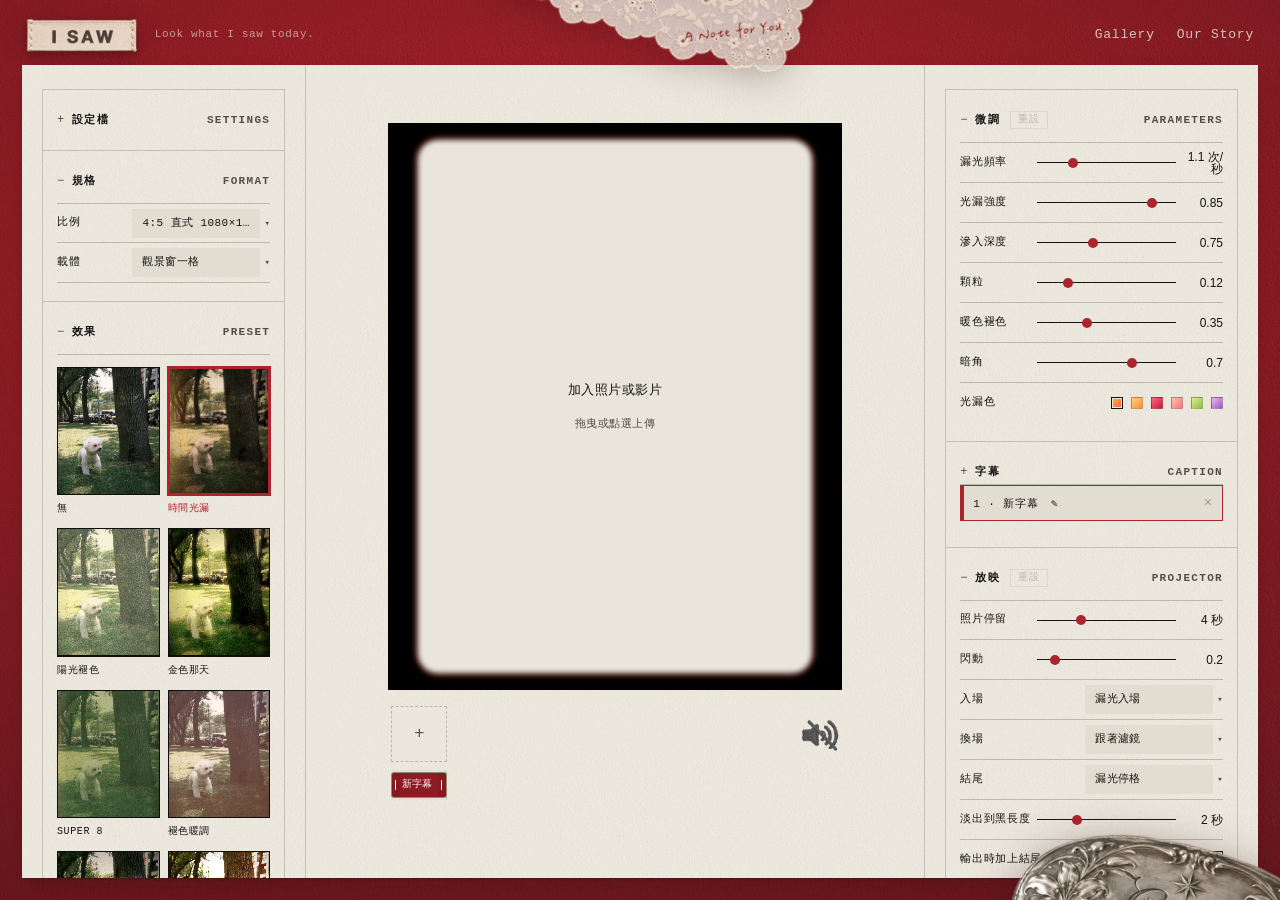
==== commit 69cc670f: "Apply shared OKLCH UI colors and warm beige field states" ====
--- a/film_gallery.html
+++ b/film_gallery.html
@@ -7,9 +7,9 @@
 <link rel="icon" type="image/png" sizes="32x32" href="assets/favicon-32.png">
 <link rel="icon" type="image/png" sizes="48x48" href="assets/favicon-48.png">
 <link rel="apple-touch-icon" sizes="180x180" href="assets/favicon-180.png">
-<link rel="stylesheet" href="assets/design-tokens.css?v=1.2.1">
-<link rel="stylesheet" href="assets/design-components.css?v=1.0.0">
-<link rel="stylesheet" href="assets/design-patterns.css?v=1.1.0">
+<link rel="stylesheet" href="assets/design-tokens.css?v=1.3.0">
+<link rel="stylesheet" href="assets/design-components.css?v=1.1.0">
+<link rel="stylesheet" href="assets/design-patterns.css?v=1.2.0">
 <style>
   :root{--ar:0.8;
     --hdh:54px;--padt:11px;--red-tex:.5;}
@@ -17,7 +17,7 @@
   html,body{margin:0;height:100%;background:var(--red);color:var(--ink);font-family:var(--sans);font-size:12px}
   /* 參考圖的紅不是平塗：中上偏亮，往四周與底部漸暗 */
   body{background-image:radial-gradient(ellipse 120% 95% at 46% 30%,
-    var(--red) 0%,#96202a 38%,#7a1a22 74%,#5c131a 100%)}
+    var(--red) 0%,var(--red-700) 38%,var(--red-800) 74%,var(--red-900) 100%)}
   /* 紅底的紙材獨立成一層，才能用 opacity 單獨調濃淡
      （background-blend-mode 沒有強度參數，米白面板則維持原本的做法） */
   body::before{content:"";position:fixed;inset:0;z-index:1;pointer-events:none;
@@ -29,18 +29,18 @@
   .app{display:grid;grid-template-columns:clamp(260px,23%,340px) 1fr clamp(300px,27%,400px);min-height:calc(100vh - 22px - var(--padt) - var(--hdh));background:var(--paper);border:0;
     /* 自然陰影：多層疊加、模糊逐層加倍、透明度遞減，模擬真實光線衰減 */
     box-shadow:
-      0 1px 1px   rgba(28,6,6,.07),
-      0 2px 4px   rgba(28,6,6,.06),
-      0 6px 10px  rgba(28,6,6,.055),
-      0 12px 22px rgba(28,6,6,.05),
-      0 24px 44px rgba(28,6,6,.045),
-      0 44px 80px rgba(28,6,6,.04)}
+      0 1px 1px   color-mix(in oklch,var(--neutral-950) 7%,transparent),
+      0 2px 4px   color-mix(in oklch,var(--neutral-950) 6%,transparent),
+      0 6px 10px  color-mix(in oklch,var(--neutral-950) 5.5%,transparent),
+      0 12px 22px color-mix(in oklch,var(--neutral-950) 5%,transparent),
+      0 24px 44px color-mix(in oklch,var(--neutral-950) 4.5%,transparent),
+      0 44px 80px color-mix(in oklch,var(--neutral-950) 4%,transparent)}
   @media (max-width:860px){body{padding:12px}.app{grid-template-columns:1fr;min-height:calc(100vh - 24px - var(--hdh))}}
 
   /* ============ 舞台 ============ */
   .stage{position:relative;display:flex;align-items:center;justify-content:center;padding:28px;overflow:hidden;
     background-color:var(--paper);
-    background-image:radial-gradient(rgba(0,0,0,.06) .6px,transparent .7px),var(--paper-tex);
+    background-image:radial-gradient(color-mix(in oklch,var(--ui-shadow) 6%,transparent) .6px,transparent .7px),var(--paper-tex);
     background-size:14px 14px,var(--paper-tex-size);
     background-blend-mode:multiply,var(--paper-tex-blend)}
   /* 偽全螢幕：不依賴 Fullscreen API。實測有些瀏覽器／內嵌環境會直接忽略
@@ -75,7 +75,7 @@
     text-align:center;padding:24px;cursor:pointer;z-index:50;
     color:var(--ink);font:13px/1.9 var(--mono);background:var(--paper);letter-spacing:.5px}
   .placeholder::before{display:none}
-  .placeholder small{display:block;font:11px/1.7 var(--mono);color:var(--muted)}
+  .placeholder small{display:block;font:11px/1.7 var(--mono);color:var(--ui-text-muted)}
   .frame.dragover .placeholder{background:var(--paper-2)}
   .frame.dragover{outline:2px dashed var(--paper);outline-offset:-10px}
   /* 字幕與拖曳輔助線在外框（45）上方；畫布輸出沿用相同層級。 */
@@ -101,13 +101,13 @@
   /* 拖曳字幕時的對齊輔助線。只有拖的當下存在（放開就整個移除），
      所以不可能被畫進輸出 —— 輸出期間也不會有人在拖 */
   .snapline{position:absolute;z-index:47;pointer-events:none;background:var(--red);
-    box-shadow:0 0 4px rgba(0,0,0,.5)}
+    box-shadow:0 0 4px color-mix(in oklch,var(--ui-shadow) 50%,transparent)}
   .snapline.v{top:0;bottom:0;width:1px;margin-left:-.5px}
   .snapline.h{left:0;right:0;height:1px;margin-top:-.5px}
   .caption:empty{display:none}
   .capblock{padding:6px 0 2px;border-bottom:var(--bw) solid var(--hair)}
   .capblock .rowline{border-bottom:0;min-height:32px}
-  .capblock .del{color:var(--muted);cursor:pointer}
+  .capblock .del{color:var(--ui-text-muted);cursor:pointer}
   .capblock .del:hover{color:var(--ink)}
 
   .slot{position:absolute;overflow:hidden;isolation:isolate;background:#000}
@@ -568,7 +568,7 @@
 
 
 
-  .hd .sub{margin:0;font:11px/1.5 var(--mono);color:rgba(235,231,221,.62);letter-spacing:.06em}
+  .hd .sub{margin:0;font:11px/1.5 var(--mono);color:color-mix(in oklch,var(--beige-100) 62%,transparent);letter-spacing:.06em}
 
   /* 圖檔已去掉烘焙的陰影並裁掉留白，所以邊框即布標本身，對齊好抓；
      陰影改由 CSS 給，兩層才不會疊在一起 */
@@ -585,7 +585,7 @@
   /* 紙外的背景保持清晰，只用徑向漸層在中心壓出紙的陰影 */
   .ov{position:fixed;inset:0;z-index:300;display:grid;place-items:center;padding:4vh 4vw;
     background:radial-gradient(ellipse 58% 54% at 50% 51%,
-      rgba(26,23,19,.32) 0%,rgba(26,23,19,.25) 38%,rgba(26,23,19,.12) 62%,rgba(26,23,19,.03) 80%,transparent 92%);
+      color-mix(in oklch,var(--beige-900) 32%,transparent) 0%,color-mix(in oklch,var(--beige-900) 25%,transparent) 38%,color-mix(in oklch,var(--beige-900) 12%,transparent) 62%,color-mix(in oklch,var(--beige-900) 3%,transparent) 80%,transparent 92%);
     opacity:0;pointer-events:none;transition:opacity .26s ease}
   .ov[data-open]{opacity:1;pointer-events:auto}
 
@@ -600,7 +600,7 @@
   .pf{position:absolute;left:50%;top:50%;width:auto;display:block;opacity:0;
     transform:translate(-50%,-50%);
     transition:opacity .16s linear;
-    filter:drop-shadow(0 16px 30px rgba(38,34,28,.32))}
+    filter:drop-shadow(0 16px 30px color-mix(in oklch,var(--neutral-900) 32%,transparent))}
   .pf1,.pf2{height:70.7%}
   .pf3{height:100%}
   .pf.on{opacity:1}
@@ -623,15 +623,15 @@
     /* 頭尾各留一段空白，讓第一行與最後一行不會落在漸層裡被吃掉 */
     padding:24px 0;
     opacity:0;transition:opacity .4s ease;pointer-events:none;
-    color:#4a453c;font:13.5px/2.25 "Songti TC","Georgia","Times New Roman",serif;
+    color:var(--neutral-700);font:13.5px/2.25 "Songti TC","Georgia","Times New Roman",serif;
     letter-spacing:.04em;text-align:justify;
-    -webkit-mask-image:linear-gradient(180deg,transparent 0,#000 18px,#000 calc(100% - 18px),transparent 100%);
-    mask-image:linear-gradient(180deg,transparent 0,#000 18px,#000 calc(100% - 18px),transparent 100%)}
+    -webkit-mask-image:linear-gradient(180deg,transparent 0,var(--ui-shadow) 18px,var(--ui-shadow) calc(100% - 18px),transparent 100%);
+    mask-image:linear-gradient(180deg,transparent 0,var(--ui-shadow) 18px,var(--ui-shadow) calc(100% - 18px),transparent 100%)}
   .story.on{opacity:1;pointer-events:auto}   /* 第三張攤平後才由 JS 開啟 */
   .story p{margin:0 0 1.5em}
   .story p:last-child{margin-bottom:0}
   .story::-webkit-scrollbar{width:3px}
-  .story::-webkit-scrollbar-thumb{background:rgba(74,69,60,.22);border-radius:2px}
+  .story::-webkit-scrollbar-thumb{background:color-mix(in oklch,var(--neutral-700) 22%,transparent);border-radius:2px}
   .story::-webkit-scrollbar-track{background:transparent}
   @media (max-width:860px){.story{width:64%;font-size:12px;line-height:2.1}}
 
@@ -663,7 +663,7 @@
     transform-origin:100% 100%;
     pointer-events:none;   /* 事件用幾何判定處理，見下方 onIron() */
     transform:translate(13.87%,85.01%) rotate(9deg);   /* 收起：角度放平、只露盒蓋一角，不擋面板 */
-    filter:drop-shadow(0 10px 24px rgba(40,6,10,.40));
+    filter:drop-shadow(0 10px 24px color-mix(in oklch,var(--red-950) 40%,transparent));
     transition:transform .45s cubic-bezier(.22,.61,.36,1),filter .45s ease;
     user-select:none;-webkit-user-drag:none}
   .iron.hov,.iron.open{transform:translate(-6.7%,14%) rotate(0deg)}   /* 展開：露更多，陰影不變 */
@@ -675,11 +675,11 @@
   .ironhint{position:fixed;right:250px;bottom:132px;z-index:6;pointer-events:none;
     display:flex;align-items:baseline;gap:8px;padding:6px 11px;white-space:nowrap;
     background:var(--ink);border:0;border-radius:2px;
-    box-shadow:0 8px 22px rgba(10,6,4,.34);
+    box-shadow:0 8px 22px color-mix(in oklch,var(--neutral-950) 34%,transparent);
     font:11.5px/1 var(--sans,inherit);letter-spacing:.06em;color:var(--paper);
     opacity:0;transform:translate(8px,8px);
     transition:opacity .2s ease,transform .2s cubic-bezier(.22,.61,.36,1)}
-  .ironhint span{font:9.5px/1 var(--mono);letter-spacing:.16em;color:rgba(235,231,221,.55)}
+  .ironhint span{font:9.5px/1 var(--mono);letter-spacing:.16em;color:color-mix(in oklch,var(--beige-100) 55%,transparent)}
   .iron.hov ~ .ironhint{opacity:1;transform:none}
   .iron.open ~ .ironhint{opacity:0;transform:translate(8px,8px)}
 
@@ -689,7 +689,7 @@
   .exportbar{display:none}
   /* 遮罩：跟面板共用 data-open 開關（見 open()），蓋住鐵盒跟底下的操作面板，
      讓「正在輸出」這件事更明確、也順便擋掉輸出中誤觸背後控制項 */
-  .expbackdrop{position:fixed;inset:0;z-index:6;background:rgba(0,0,0,.48);
+  .expbackdrop{position:fixed;inset:0;z-index:6;background:color-mix(in oklch,var(--ui-shadow) 48%,transparent);
     opacity:0;pointer-events:none;transition:opacity .3s ease}
   .expbackdrop[data-open]{opacity:1;pointer-events:auto}
   /* 面板改成螢幕正中間的對話框（原本是釘在右下角）——
@@ -699,7 +699,7 @@
      改左右兩欄後整個放寬，見下面 .expbody */
   .expanel{position:fixed;left:50%;top:50%;z-index:7;width:min(616px,94vw);padding:56px 32px 24px;
 
-    box-shadow:0 18px 44px rgba(30,8,10,.34);
+    box-shadow:0 18px 44px color-mix(in oklch,var(--neutral-950) 34%,transparent);
     opacity:0;transform:translate(-50%,-50%) translateY(10px) scale(.98);pointer-events:none;
     transition:opacity .3s ease,transform .3s cubic-bezier(.22,.61,.36,1)}
   /* 整幅手縫包邊保留自然轉角；九宮格避免邊角拉伸。 */
@@ -715,7 +715,7 @@
      上面留白、下面貼齊「下載圖片」，一看就知道這排是管圖片的，不是管影片的 */
   /* 預覽圖：用輸出影片時同一套 canvas 渲染器畫的，所以看到什麼就會下載到什麼。
      固定寬度、不吃 flex 的伸縮，長邊跟著素材比例自己變 */
-  .expanel .prevbox{flex:0 0 300px;width:300px;margin:0;background:#000;display:flex;
+  .expanel .prevbox{flex:0 0 300px;width:300px;margin:0;background:var(--ui-media-bg);display:flex;
     justify-content:center;align-items:center;min-height:60px}
   .expanel .prevbox canvas{display:block;max-width:100%;max-height:420px}
   @media (max-width:640px){.expanel .prevbox{flex-basis:auto;width:100%;margin:0 0 12px}}
@@ -727,21 +727,21 @@
   .expgroup:last-of-type{margin-bottom:0}
   .expgroup h4{display:flex;justify-content:space-between;align-items:center;margin:0 0 10px;height:24px;
     font:11px/1 var(--mono);font-weight:600;letter-spacing:.12em;text-transform:uppercase;color:var(--ink)}
-  .expgroup h4 span{color:var(--muted);margin-left:auto;font-weight:400}
+  .expgroup h4 span{color:var(--ui-text-muted);margin-left:auto;font-weight:400}
   .expgroup h4+*{border-top:var(--bw) solid var(--hair);padding-top:9px}
   .expanel .spec{margin:0 0 12px;display:grid;grid-template-columns:auto 1fr;gap:5px 10px;
     font:11px/1.5 var(--mono);color:var(--ink)}
   /* 影片、照片都適用的共用資訊，放在兩組之上 */
   .expanel .spec-shared{margin:0 0 16px;padding-bottom:12px;
     border-bottom:var(--bw) solid var(--hair)}
-  .expanel .spec dt{color:var(--muted);letter-spacing:.06em}
+  .expanel .spec dt{color:var(--ui-text-muted);letter-spacing:.06em}
   .expanel .spec dd{margin:0;text-align:right;font-family:var(--num);
     font-variant-numeric:tabular-nums;font-size:12px}
   /* ============ 按鈕 ============
      primary  ：黑底，滑過轉主色紅
      secondary：外框，滑過加深 */
   /* 輸出中：那顆按鈕變成「取消輸出」，用紅框跟正常狀態分開 */
-  .expanel .status{border-bottom:0;min-height:26px;padding-top:6px;color:var(--muted)}
+  .expanel .status{border-bottom:0;min-height:26px;padding-top:6px;color:var(--ui-text-muted)}
   @media (max-width:860px){.iron{width:46vw}.ironhint{display:none}}
 
   /* ============ 蕾絲裝飾 ============ */
@@ -749,11 +749,11 @@
   .lace{position:fixed;left:50%;top:0;width:480px;height:480px;z-index:4;
     transform:translate(-48px,-398px) rotate(18deg);
     cursor:pointer;user-select:none;-webkit-user-drag:none;
-    filter:drop-shadow(0 8px 18px rgba(50,8,12,.30));
+    filter:drop-shadow(0 8px 18px color-mix(in oklch,var(--red-950) 30%,transparent));
     transition:transform .62s cubic-bezier(.22,.61,.36,1),filter .62s ease}
   .lace:hover:not(.open){transform:translate(-48px,-368px) rotate(18deg)}   /* 滑過多露一點 */
   .lace.open{transform:translate(-240px,calc(50vh - 240px)) rotate(0deg);
-    filter:drop-shadow(0 18px 40px rgba(50,8,12,.38))}
+    filter:drop-shadow(0 18px 40px color-mix(in oklch,var(--red-950) 38%,transparent))}
   /* 窄螢幕：縮小並往左移，避免蓋到右上角的 Our Story */
   @media (max-width:1400px){
     .lace{width:360px;height:360px;transform:translate(-145px,-300px) rotate(18deg)}
@@ -807,40 +807,40 @@
     letter-spacing:0;color:var(--ink);text-align:right;min-width:48px}
   /* 「這一張」的秒數：沒單獨調過（照片跟著全域、影片用自己的長度）時壓淡，
      調過就是正常的墨色 —— 一眼看得出這個數字是自動來的還是她自己設的 */
-  .num.auto{color:var(--muted)}
+  .num.auto{color:var(--ui-text-muted)}
 
   /* ============ 裁切／秒數對話框 ============
      點縮圖右下角的秒數標籤打開。影片是「選哪一段」（像相簿的影片剪輯），照片是「停幾秒」。
      外框沿用輸出面板同一套（.expanel），只換裡面的內容 */
   .trimpanel{width:min(560px,94vw)}
-  .trimprev{background:#000;display:flex;justify-content:center;align-items:center;
+  .trimprev{background:var(--ui-media-bg);display:flex;justify-content:center;align-items:center;
     height:220px;margin:0 0 12px}
   .trimprev canvas,.trimprev video{display:block;max-width:100%;max-height:220px}
   /* 照片的裁切框：框本身就是「會出現在畫面上的那一塊」，比例跟輸出一樣。
      照片用 object-fit:cover 填滿，再用 transform 平移／放大 —— 跟實際上畫面時同一套算法，
      所以這裡看到什麼、成品就是什麼 */
-  .cropbox{position:relative;overflow:hidden;background:#000;max-height:220px;
+  .cropbox{position:relative;overflow:hidden;background:var(--ui-media-bg);max-height:220px;
     touch-action:none;user-select:none;cursor:grab;outline:1px solid var(--hair)}
   .cropbox:active{cursor:grabbing}
   .cropbox img{display:block;width:100%;height:100%;object-fit:cover;pointer-events:none}
   /* 三分線：只是輔助構圖，不會進成品 */
   .cropbox::after{content:"";position:absolute;inset:0;pointer-events:none;
     background:
-      linear-gradient(90deg,transparent calc(33.333% - .5px),rgba(255,255,255,.35) calc(33.333% - .5px) calc(33.333% + .5px),transparent calc(33.333% + .5px)),
-      linear-gradient(90deg,transparent calc(66.666% - .5px),rgba(255,255,255,.35) calc(66.666% - .5px) calc(66.666% + .5px),transparent calc(66.666% + .5px)),
-      linear-gradient(180deg,transparent calc(33.333% - .5px),rgba(255,255,255,.35) calc(33.333% - .5px) calc(33.333% + .5px),transparent calc(33.333% + .5px)),
-      linear-gradient(180deg,transparent calc(66.666% - .5px),rgba(255,255,255,.35) calc(66.666% - .5px) calc(66.666% + .5px),transparent calc(66.666% + .5px))}
+      linear-gradient(90deg,transparent calc(33.333% - .5px),color-mix(in oklch,var(--neutral-50) 35%,transparent) calc(33.333% - .5px) calc(33.333% + .5px),transparent calc(33.333% + .5px)),
+      linear-gradient(90deg,transparent calc(66.666% - .5px),color-mix(in oklch,var(--neutral-50) 35%,transparent) calc(66.666% - .5px) calc(66.666% + .5px),transparent calc(66.666% + .5px)),
+      linear-gradient(180deg,transparent calc(33.333% - .5px),color-mix(in oklch,var(--neutral-50) 35%,transparent) calc(33.333% - .5px) calc(33.333% + .5px),transparent calc(33.333% + .5px)),
+      linear-gradient(180deg,transparent calc(66.666% - .5px),color-mix(in oklch,var(--neutral-50) 35%,transparent) calc(66.666% - .5px) calc(66.666% + .5px),transparent calc(66.666% + .5px))}
   .croprow{display:flex;align-items:center;gap:12px;margin:12px 0 0}
   .croprow .k{flex:0 0 auto;font:11px/1 var(--mono);color:var(--ink)}
   .croprow input[type=range]{flex:1 1 auto;min-width:0}
   .croprow button{flex:0 0 auto;width:auto;height:auto;display:inline-block;padding:6px 10px;
-    background:transparent;border:1px solid var(--hair);font:11px/1 var(--mono);color:var(--muted);cursor:pointer}
+    background:transparent;border:1px solid var(--hair);font:11px/1 var(--mono);color:var(--ui-text-muted);cursor:pointer}
   .croprow button:hover{border-color:var(--rule);color:var(--ink)}
   /* 膠卷：底圖是從影片抓出來的一排畫面，上面疊一個可以拖的選取範圍 */
   .trimstrip{position:relative;height:54px;margin:0 0 10px;background:var(--paper-2);
     border:1px solid var(--hair);overflow:hidden;touch-action:none;user-select:none}
   .trimstrip canvas{display:block;width:100%;height:100%}
-  .trimstrip .shade{position:absolute;top:0;bottom:0;background:rgba(20,8,10,.62);pointer-events:none}
+  .trimstrip .shade{position:absolute;top:0;bottom:0;background:color-mix(in oklch,var(--neutral-950) 62%,transparent);pointer-events:none}
   .trimsel{position:absolute;top:0;bottom:0;border:2px solid var(--red);cursor:grab}
   .trimsel:active{cursor:grabbing}
   .trimh{position:absolute;top:-2px;bottom:-2px;width:14px;background:var(--red);cursor:ew-resize;
@@ -849,9 +849,9 @@
   .trimh.l{left:0}
   .trimh.r{right:0}
   .trimplay{position:absolute;top:0;bottom:0;width:2px;background:var(--paper);
-    box-shadow:0 0 4px rgba(0,0,0,.8);pointer-events:none;display:none}
+    box-shadow:0 0 4px color-mix(in oklch,var(--ui-shadow) 80%,transparent);pointer-events:none;display:none}
   .trimnums{display:flex;justify-content:space-between;align-items:baseline;
-    font:11px/1.6 var(--mono);color:var(--muted);margin:0 0 14px}
+    font:11px/1.6 var(--mono);color:var(--ui-text-muted);margin:0 0 14px}
   .trimnums b{font:14px/1.4 var(--num);font-variant-numeric:tabular-nums;color:var(--ink);font-weight:400}
   /* 照片：沒有時間軸，只要選幾秒 */
   .trimquick{display:flex;flex-wrap:wrap;gap:6px;margin:10px 0 14px}
@@ -859,7 +859,7 @@
      所以這裡要把寬高明確搶回來 */
   .trimquick button{flex:0 0 auto;width:auto;height:auto;display:inline-block;
     padding:7px 12px;background:transparent;border:1px solid var(--hair);
-    font:11px/1 var(--mono);color:var(--muted);cursor:pointer;
+    font:11px/1 var(--mono);color:var(--ui-text-muted);cursor:pointer;
     transition:border-color .12s,color .12s,background-color .12s}
   .trimquick button:hover{border-color:var(--rule);color:var(--ink)}
   .trimquick button.on{background:var(--ink);border-color:var(--ink);color:var(--paper)}
@@ -879,12 +879,12 @@
   /* 素材縮圖：56px、髮絲邊；選中墨黑框；叉叉 hover 才出現 */
   .status{display:flex;align-items:center;min-height:36px;font:11px/1.5 var(--mono);color:var(--ink);border-bottom:var(--bw) solid var(--hair)}
   .status:empty{display:none}
-  .hint p{margin:0 0 8px;font:10px/1.7 var(--mono);letter-spacing:.02em;color:var(--muted)}
+  .hint p{margin:0 0 8px;font:10px/1.7 var(--mono);letter-spacing:.02em;color:var(--ui-text-muted)}
   .hint>h2+p{border-top:0}
   .stamp{margin-top:20px;height:36px;display:flex;justify-content:space-between;align-items:center;
-    font:11px/1 var(--mono);letter-spacing:.12em;text-transform:uppercase;color:var(--muted)}
+    font:11px/1 var(--mono);letter-spacing:.12em;text-transform:uppercase;color:var(--ui-text-muted)}
   .stamp i{display:block;width:6px;height:6px;border-radius:50%;background:var(--ink)}
-  .cell p.hint{margin:12px 0 0;font-size:10px;line-height:1.7;color:var(--muted,#7d7461)}
+  .cell p.hint{margin:12px 0 0;font-size:10px;line-height:1.7;color:var(--ui-text-muted)}
   /* 三欄：左選、中畫板、右調 */
   .panel .grid{grid-template-columns:1fr}
   .panel-l{border-left:0;border-right:1px solid var(--grid)}
@@ -988,7 +988,7 @@
       margin:0;padding:0;border:1px solid var(--ink);border-radius:0;
       background:var(--ink);color:var(--paper);
       font:12px/1 var(--mono);letter-spacing:.16em;text-transform:uppercase;text-align:center;
-      box-shadow:0 8px 24px rgba(30,8,10,.34)}
+      box-shadow:0 8px 24px color-mix(in oklch,var(--neutral-950) 34%,transparent)}
     .exportbar span{font-size:9.5px;letter-spacing:.22em;opacity:.55}
     /* 手機沒有 hover，:hover 會在點完之後殘留成反白，所以壓掉它、只留按下去的回饋 */
     .exportbar:hover{background:var(--ink)}
@@ -1005,11 +1005,11 @@
 .stagebar .items{overflow:auto;max-height:190px;padding:0 3px 6px}
 .stagebar .items .list{overflow:visible;width:max-content;min-width:100%;height:58px}
 .caption-tracks{width:max-content;min-width:100%;padding-top:6px}
-.caption-track{height:30px;position:relative;margin-bottom:4px;background:repeating-linear-gradient(90deg,rgba(238,230,215,.6) 0 55px,rgba(110,90,70,.22) 55px 56px,transparent 56px 64px)}
-.caption-clip{position:absolute;top:2px;height:26px;border:1px solid #9b7569;border-radius:3px;background:#cfb4a1;color:#382824;cursor:grab;touch-action:none;user-select:none;font:10px/24px var(--mono);overflow:hidden}
-.caption-clip.selected{background:#a04a4b;color:var(--paper)}
+.caption-track{height:30px;position:relative;margin-bottom:4px;background:repeating-linear-gradient(90deg,color-mix(in oklch,var(--ui-timeline-bg) 60%,transparent) 0 55px,color-mix(in oklch,var(--neutral-600) 22%,transparent) 55px 56px,transparent 56px 64px)}
+.caption-clip{position:absolute;top:2px;height:26px;border:1px solid var(--ui-timeline-border);border-radius:3px;background:var(--ui-timeline-clip);color:var(--ui-text);cursor:grab;touch-action:none;user-select:none;font:10px/24px var(--mono);overflow:hidden}
+.caption-clip.selected{background:var(--ui-timeline-selected);color:var(--ui-on-selected)}
 .caption-clip .clip-label{display:block;padding:0 10px;white-space:nowrap;overflow:hidden;text-overflow:ellipsis;pointer-events:none}
-.caption-clip .clip-handle{position:absolute;top:0;bottom:0;width:8px;cursor:ew-resize;background:#0001}
+.caption-clip .clip-handle{position:absolute;top:0;bottom:0;width:8px;cursor:ew-resize;background:color-mix(in oklch,var(--ui-shadow) 6.667%,transparent)}
 .clip-handle.left{left:0}.clip-handle.right{right:0}
 .clip-handle:after{content:'';position:absolute;left:3px;top:7px;bottom:7px;border-left:1px solid currentColor}
 .timeline-add{font:10px var(--mono);padding:4px 6px;margin-top:3px;border:1px solid var(--hair);background:var(--paper);cursor:pointer}
@@ -1026,7 +1026,7 @@
 .caption-editor[hidden]{display:none}
 .caption-editor .capblock{margin:0;border:0;padding:0}
 .caption-editor input[type=text]{text-align:left;text-align-last:left}
-.caption-range-note{font:10px/1.6 var(--mono);color:var(--muted);margin:12px 0 0}
+.caption-range-note{font:10px/1.6 var(--mono);color:var(--ui-text-muted);margin:12px 0 0}
 #captionButtons{display:grid;gap:8px;margin-bottom:8px}
 #captionButtons button{display:block;width:100%;padding:10px 12px;text-align:left;border:1px solid var(--rule);background:var(--paper-2);color:var(--ink);cursor:pointer;font:11px/1.5 var(--mono);overflow:hidden;text-overflow:ellipsis;white-space:nowrap}
 #captionButtons button:hover{background:var(--hover);border-color:var(--red)}
@@ -1035,7 +1035,7 @@
 #addCaption:hover:not(:disabled){border-bottom-color:var(--rule)}
 #captionButtons .caption-button-row{position:relative;display:flex;gap:0;min-width:0}
 #captionButtons .caption-button-row>button:first-child{flex:1;min-width:0;padding-right:30px}
-#captionButtons .caption-delete{position:absolute;right:4px;top:50%;transform:translateY(-50%);display:grid;place-items:center;width:22px;height:22px;padding:0;text-align:center;font-size:14px;line-height:1;letter-spacing:0;border:0;background:transparent;color:var(--muted);opacity:.45}
+#captionButtons .caption-delete{position:absolute;right:4px;top:50%;transform:translateY(-50%);display:grid;place-items:center;width:22px;height:22px;padding:0;text-align:center;font-size:14px;line-height:1;letter-spacing:0;border:0;background:transparent;color:var(--ui-text-muted);opacity:.45}
 #captionButtons .caption-delete:hover,#captionButtons .caption-delete:focus-visible{color:var(--ink);opacity:.85;background:transparent}
 @media(min-width:861px){
  .stage>.board{--barh:170px;position:relative;top:20px}
@@ -1045,14 +1045,14 @@
 .frame-picker .csel-opt{display:block;height:auto;min-width:0;padding:5px;border:1px solid transparent;text-align:left;white-space:normal}
 .frame-picker .csel-opt::before{display:none}
 .frame-picker .csel-opt[aria-selected="true"]{border-color:var(--red);background:var(--paper-2)}
-.frame-choice-preview{position:relative;display:block;width:100%;aspect-ratio:4/5;overflow:hidden;background:#26221f}
+.frame-choice-preview{position:relative;display:block;width:100%;aspect-ratio:4/5;overflow:hidden;background:var(--beige-900)}
 .frame-choice-preview>img{position:absolute;inset:0;width:100%;height:100%;object-fit:cover}
-.frame-choice-preview>.frame-choice-card{inset:19%;width:62%;height:62%;border:4px solid #fff}
+.frame-choice-preview>.frame-choice-card{inset:19%;width:62%;height:62%;border:4px solid var(--neutral-50)}
 .frame-choice-preview>.frame-choice-line{height:auto;bottom:auto;transform:translateY(-50%)}
 .frame-choice-preview>.frame-choice-star{height:50%;bottom:auto}
-.frame-choice-upload{position:absolute;inset:15%;display:grid;place-items:center;border:1px dashed #fff;background:#0004;color:white;font-size:30px}
+.frame-choice-upload{position:absolute;inset:15%;display:grid;place-items:center;border:1px dashed var(--neutral-50);background:color-mix(in oklch,var(--ui-shadow) 26.67%,transparent);color:white;font-size:30px}
 .frame-choice-name{display:block;margin-top:6px;font:11px/1.5 var(--mono)}
-.settings-actions{display:flex;gap:8px;padding-top:12px}.settings-actions .btn{flex:1;min-width:0}#settingsStatus{font:11px/1.7 var(--sans);color:var(--muted);margin:10px 0 0;overflow-wrap:anywhere}#settingsName{font:inherit;background:var(--paper-2);border:0;padding:8px;color:var(--ink)}
+.settings-actions{display:flex;gap:8px;padding-top:12px}.settings-actions .btn{flex:1;min-width:0}#settingsStatus{font:11px/1.7 var(--sans);color:var(--ui-text-muted);margin:10px 0 0;overflow-wrap:anywhere}#settingsName{font:inherit;background:var(--paper-2);border:0;padding:8px;color:var(--ink)}
 
 /* Underline marks the current page or the open story only. */
 .hd-nav .hd-story{border-bottom-color:transparent}
--- a/assets/design-tokens.css
+++ b/assets/design-tokens.css
@@ -72,8 +72,24 @@
   --ui-info-border: var(--blue-200);
   --ui-disabled-bg: var(--neutral-200);
   --ui-disabled-text: var(--neutral-600);
-  --grid:rgba(20,20,18,.18); --hair:rgba(20,20,18,.22);
-  --bw:1px; --hover:rgba(20,20,18,.04);
+  --ui-field-bg: var(--beige-200);
+  --ui-field-hover: var(--beige-300);
+  --ui-field-focus: var(--beige-400);
+  --ui-field-text: var(--beige-950);
+  --ui-field-placeholder: var(--beige-800);
+  --ui-button-bg: var(--beige-950);
+  --ui-button-hover: var(--red-600);
+  --ui-button-pressed: var(--red-700);
+  --ui-media-bg: var(--neutral-950);
+  --ui-overlay: var(--beige-950);
+  --ui-shadow: var(--neutral-950);
+  --ui-timeline-bg: var(--beige-200);
+  --ui-timeline-clip: var(--beige-300);
+  --ui-timeline-border: var(--beige-500);
+  --ui-timeline-selected: var(--red-700);
+  --ui-on-selected: var(--beige-50);
+  --grid:color-mix(in oklch,var(--ui-text) 18%,transparent); --hair:color-mix(in oklch,var(--ui-text) 22%,transparent);
+  --bw:1px; --hover:color-mix(in oklch,var(--ui-text) 4%,transparent);
   --mono:"SF Mono",Menlo,"Courier New",monospace;
   --num:-apple-system,"SF Pro Text","Helvetica Neue",Arial,sans-serif;
   --sans:"Helvetica Neue",Helvetica,Arial,"PingFang TC",sans-serif;
--- a/assets/design-components.css
+++ b/assets/design-components.css
@@ -7,11 +7,11 @@
   .expanel .btn+.btn{margin-top:8px}                    /* 只有堆疊時才需要間距 */
   .btn-primary{background:var(--ink);color:var(--paper);border:1px solid var(--ink)}
   .btn-primary:hover:not(:disabled){background:var(--red);border-color:var(--red)}
-  .btn-secondary{background:transparent;color:var(--muted);border:1px solid var(--hair)}
+  .btn-secondary{background:transparent;color:var(--ui-text-muted);border:1px solid var(--hair)}
   .btn-secondary:hover:not(:disabled){border-color:var(--rule);color:var(--ink)}
   .btn-text{background:transparent;border:0;border-bottom:var(--bw) solid var(--hair);
     height:36px;line-height:34px;text-align:left;text-transform:none;letter-spacing:.06em;
-    color:var(--muted)}
+    color:var(--ui-text-muted)}
   .btn-text:hover:not(:disabled){color:var(--ink)}
   .btn:disabled{opacity:.42;cursor:default}
 
@@ -23,17 +23,17 @@
   select:disabled{cursor:default}
   .k{flex:none;display:block;margin:0;font:11px/1.4 var(--mono);letter-spacing:.06em;text-transform:uppercase;color:var(--ink)}
   .rowline .v{flex:1;min-width:0;display:flex;justify-content:flex-end;align-items:center;gap:8px;font:11px var(--mono);color:var(--ink)}
-  .rowline .v:has(.csel)::after{content:"▾";font-size:9px;color:var(--muted);margin-left:-4px}
+  .rowline .v:has(.csel)::after{content:"▾";font-size:9px;color:var(--ui-text-muted);margin-left:-4px}
   .rowline.locked .v:has(.csel)::after{visibility:hidden}
 
   /* 輸入：無框，只留字；可點高 36px */
   input[type=text],select{-webkit-appearance:none;appearance:none;height:29px;margin:0;padding:0;border:0;border-radius:0;
     /* 淺淺的底色，讓可輸入的欄位有明確範圍（無邊框） */
-    background:rgba(20,20,18,.05);padding:0 10px;
+    background:var(--ui-field-bg);padding:0 10px;
     color:var(--ink);font:11px/29px var(--mono);letter-spacing:.04em;text-align:right;text-align-last:right;outline:none;
     transition:background-color .15s}
-  input[type=text]:hover,select:hover{background:rgba(20,20,18,.075)}
-  input[type=text]:focus,select:focus{background:rgba(20,20,18,.095)}
+  input[type=text]:hover,select:hover{background:var(--ui-field-hover)}
+  input[type=text]:focus,select:focus{background:var(--ui-field-focus)}
   input[type=text]{width:100%}
 
   input[type=range]{-webkit-appearance:none;appearance:none;display:block;width:100%;height:16px;margin:0 0 -1px;padding:0;background:transparent;outline:none}
@@ -53,14 +53,22 @@
   .hd h1,.hd .no{margin:0;font:italic 400 22px/1 Georgia,"Times New Roman","Songti TC",serif;letter-spacing:0;color:var(--paper)}
   .hd h1{margin:0;line-height:0;flex:0 0 auto}
   .hd .mark{display:block;height:34px;width:auto;
-    filter:drop-shadow(0 2px 3px rgba(0,0,0,.30)) drop-shadow(0 5px 12px rgba(0,0,0,.22))}
+    filter:drop-shadow(0 2px 3px color-mix(in oklch,var(--ui-shadow) 30%,transparent)) drop-shadow(0 5px 12px color-mix(in oklch,var(--ui-shadow) 22%,transparent))}
   .hd-story{appearance:none;background:none;border:0;cursor:pointer;
     display:inline-block;width:auto;height:auto;flex:0 0 auto;padding:2px 0;
     text-transform:none;text-align:right;white-space:nowrap;
     /* 與「Look what I saw today.」同一套等寬字 */
     font:normal 300 13px/1 var(--mono);letter-spacing:.06em;
     color:var(--paper);opacity:.82;transition:opacity .2s,border-color .2s;
-    border-bottom:1px solid rgba(235,231,221,.35)}
+    border-bottom:1px solid color-mix(in oklch,var(--beige-100) 35%,transparent)}
   .hd-nav{display:flex;align-items:center;gap:22px;flex:0 0 auto;position:relative;z-index:50}
   .hd-nav a{text-decoration:none}
-  .hd-story:hover{opacity:1;border-bottom-color:var(--paper)}+  .hd-story:hover{opacity:1;border-bottom-color:var(--paper)}
+/* Shared field states: warm beige deepens with interaction. */
+input[type=text]::placeholder{color:var(--ui-field-placeholder)}
+input[type=text]:focus-visible,select:focus-visible{outline:1px solid var(--ui-focus);outline-offset:2px}
+input[type=text]:disabled,select:disabled{background:var(--ui-disabled-bg);color:var(--ui-disabled-text);opacity:1;cursor:default}
+.btn-primary{background:var(--ui-button-bg);border-color:var(--ui-button-bg)}
+.btn-primary:hover:not(:disabled){background:var(--ui-button-hover);border-color:var(--ui-button-hover)}
+.btn-primary:active:not(:disabled){background:var(--ui-button-pressed);border-color:var(--ui-button-pressed)}
+.btn:disabled{background:var(--ui-disabled-bg);color:var(--ui-disabled-text);border-color:var(--neutral-300);opacity:1}
--- a/assets/design-patterns.css
+++ b/assets/design-patterns.css
@@ -2,7 +2,7 @@
    Layout and media-rendering rules remain local to each page. */
   .cell>h2{cursor:pointer;user-select:none}
   .cell>h2::before{content:"−";flex:none;width:13px;margin-right:2px;
-    font:12px/1 var(--mono);color:var(--muted);transition:color .15s}
+    font:12px/1 var(--mono);color:var(--ui-text-muted);transition:color .15s}
   .cell.collapsed>h2::before{content:"+"}
   .cell>h2:hover::before{color:var(--ink)}
   .cell.collapsed>:not(h2){display:none}
@@ -10,11 +10,11 @@
   .cell.collapsed>h2{margin-bottom:0}
   .cell>h2{display:flex;justify-content:space-between;align-items:center;margin:0 0 10px;height:24px;
     font:11px/1 var(--mono);font-weight:600;letter-spacing:.12em;text-transform:uppercase;color:var(--ink)}
-  .cell>h2 span{color:var(--muted);margin-left:auto}
+  .cell>h2 span{color:var(--ui-text-muted);margin-left:auto}
   /* 區塊標題旁邊的「重設」：沒改過任何東西時是停用的（壓淡、點不下去） */
   .hreset{flex:0 0 auto;width:auto;height:auto;display:inline-block;margin-left:10px;padding:3px 7px;
     background:transparent;border:1px solid var(--hair);border-radius:0;
-    font:10px/1 var(--mono);font-weight:400;letter-spacing:.08em;color:var(--muted);
+    font:10px/1 var(--mono);font-weight:400;letter-spacing:.08em;color:var(--ui-text-muted);
     text-transform:none;cursor:pointer;transition:border-color .12s,color .12s}
   .hreset:hover:not(:disabled){border-color:var(--red);color:var(--red)}
   .hreset:disabled{opacity:.3;cursor:default}
@@ -28,17 +28,17 @@
   .v select:has(~ .csel),.v .csel~.csel{width:auto;flex:1 1 0;min-width:0}
   .csel>select{position:absolute;inset:0;opacity:0;pointer-events:none;width:100%}
   .csel-btn{display:block;width:100%;height:29px;margin:0;padding:0 10px;border:0;border-radius:0;
-    background:rgba(20,20,18,.05);color:var(--ink);
+    background:var(--ui-field-bg);color:var(--ink);
     font:11px/29px var(--mono);letter-spacing:.04em;text-align:left;cursor:pointer;
     text-overflow:ellipsis;white-space:nowrap;overflow:hidden;
     transition:background-color .15s}
-  .csel-btn:hover{background:rgba(20,20,18,.075)}
-  .csel.open .csel-btn,.csel-btn:focus-visible{background:rgba(20,20,18,.095);outline:none}
+  .csel-btn:hover{background:var(--ui-field-hover)}
+  .csel.open .csel-btn,.csel-btn:focus-visible{background:var(--ui-field-focus);outline:none}
   .csel.disabled .csel-btn{cursor:default;opacity:.42}
   .csel-list{position:fixed;z-index:40;width:max-content;
     max-width:min(340px,calc(100vw - 16px));padding:3px 0;
     background:var(--paper);border:1px solid var(--rule);
-    box-shadow:0 14px 34px rgba(30,8,10,.28);
+    box-shadow:0 14px 34px color-mix(in oklch,var(--neutral-950) 28%,transparent);
     max-height:min(340px,60vh);overflow-y:auto;overscroll-behavior:contain}
   .csel-opt{display:flex;align-items:center;gap:8px;width:100%;height:30px;padding:0 11px;
     border:0;background:none;color:var(--ink);cursor:pointer;
@@ -49,27 +49,27 @@
   .csel-opt[aria-selected="true"]{color:var(--red)}
   .csel-opt[aria-selected="true"]::before{background:var(--red)}
   .csel-opt.cursor{background:var(--hover)}
-  .csel-opt:disabled{color:var(--muted);opacity:.42;cursor:default}
+  .csel-opt:disabled{color:var(--ui-disabled-text);opacity:1;cursor:default}
   .csel-opt:disabled:hover{background:none}
-  input[type=text]::placeholder{color:var(--muted)}
+  input[type=text]::placeholder{color:var(--ui-text-muted)}
 
   .presets{display:grid;grid-template-columns:1fr 1fr;gap:14px 10px;padding:12px 0 4px}
   .preset{display:block;width:100%;height:auto;min-height:0;padding:0;border:0;
     background:transparent;color:var(--ink);text-align:left;text-transform:none;letter-spacing:.04em}
   .preset:hover{background:transparent}
   /* 樣張框：鎖 4:5，跟預設輸出比例一致 */
-  .pv{position:relative;display:block;aspect-ratio:4/5;overflow:hidden;background:#000;
+  .pv{position:relative;display:block;aspect-ratio:4/5;overflow:hidden;background:var(--ui-media-bg);
     border:1px solid var(--hair);transition:border-color .12s,box-shadow .12s}
-  .preset:hover .pv{border-color:var(--muted)}
+  .preset:hover .pv{border-color:var(--ui-text-muted)}
   .preset:focus-visible .pv{border-color:var(--ink)}
   .preset.on .pv{border:2px solid var(--red);box-shadow:0 0 0 1px var(--red)}
   /* 濾鏡實際長出來的那層。container-type 一定要有 —— 濾鏡內部全用 cqw 當單位 */
-  .thumb{position:absolute;inset:0;container-type:size;overflow:hidden;isolation:isolate;background:#000}
+  .thumb{position:absolute;inset:0;container-type:size;overflow:hidden;isolation:isolate;background:var(--ui-shadow)}
   /* 說明：壓在樣張下緣，滑過才浮出來，不會把格線撐開 */
   .preset .cap{position:absolute;left:0;right:0;bottom:0;z-index:60;padding:14px 7px 6px;
     opacity:0;pointer-events:none;
-    background:linear-gradient(to top,rgba(18,12,8,.88),rgba(18,12,8,.55) 55%,rgba(18,12,8,0));
-    color:#efe9dd;font:9.5px/1.45 var(--mono);letter-spacing:0;
+    background:linear-gradient(to top,color-mix(in oklch,var(--neutral-950) 88%,transparent),color-mix(in oklch,var(--neutral-950) 55%,transparent) 55%,transparent);
+    color:var(--beige-100);font:9.5px/1.45 var(--mono);letter-spacing:0;
     transition:opacity .16s ease}
   .preset:hover .cap,.preset:focus-visible .cap{opacity:1}
   .preset b{display:block;margin-top:6px;font:10px/1.5 var(--mono);font-weight:400;
@@ -83,17 +83,17 @@
 
   .row{display:flex;flex-wrap:wrap;gap:8px;align-items:center;justify-content:flex-end}
   .sw{width:12px;height:12px;border:1px solid var(--hair);background:var(--ink)}
-  .sw:hover{border-color:var(--muted)}
+  .sw:hover{border-color:var(--ui-text-muted)}
   .sw.on{border-color:var(--ink);box-shadow:inset 0 0 0 1px var(--paper)}
 
   /* 開關：方形，沿用面板既有的底色與格線色 */
   .toggle{position:relative;flex:none;width:38px;height:18px;padding:0;margin:0;
-    background:rgba(20,20,18,.05);border:1px solid var(--hair);border-radius:0;
+    background:var(--ui-field-bg);border:1px solid var(--hair);border-radius:0;
     cursor:pointer;transition:background-color .15s,border-color .15s}
   .toggle::after{content:"";position:absolute;top:2px;left:2px;width:12px;height:12px;
-    background:var(--muted);
+    background:var(--ui-text-muted);
     transition:transform .2s cubic-bezier(.22,.61,.36,1),background-color .2s}
-  .toggle:hover{background:rgba(20,20,18,.08)}
+  .toggle:hover{background:var(--ui-field-hover)}
   .toggle[aria-checked="true"]{border-color:var(--rule)}
   .toggle[aria-checked="true"]::after{transform:translateX(18px);background:var(--red)}
   /* 字幕顏色：色票排成一列，最後一格是自訂色（斜線圖示） */
@@ -104,19 +104,19 @@
 
   /* 自訂取色器：取代 macOS 系統面板，沿用紙張與格線的調性 */
   .cpick{position:fixed;z-index:400;width:190px;padding:10px;background:var(--paper);
-    border:1px solid var(--rule);box-shadow:0 14px 34px rgba(30,8,10,.30);
+    border:1px solid var(--rule);box-shadow:0 14px 34px color-mix(in oklch,var(--neutral-950) 30%,transparent);
     font:11px var(--mono);color:var(--ink)}
   .cpick .sv{position:relative;height:112px;cursor:crosshair;border:1px solid var(--hair)}
-  .cpick .sv b{position:absolute;width:11px;height:11px;border:1.5px solid #fff;border-radius:50%;
-    box-shadow:0 0 0 1px rgba(0,0,0,.45);transform:translate(-50%,-50%);pointer-events:none}
+  .cpick .sv b{position:absolute;width:11px;height:11px;border:1.5px solid var(--neutral-50);border-radius:50%;
+    box-shadow:0 0 0 1px color-mix(in oklch,var(--ui-shadow) 45%,transparent);transform:translate(-50%,-50%);pointer-events:none}
   .cpick .hue{position:relative;height:10px;margin-top:9px;cursor:ew-resize;border:1px solid var(--hair);
     background:linear-gradient(90deg,#f00,#ff0,#0f0,#0ff,#00f,#f0f,#f00)}
-  .cpick .hue b{position:absolute;top:-3px;width:4px;height:14px;background:#fff;
-    box-shadow:0 0 0 1px rgba(0,0,0,.5);transform:translateX(-50%);pointer-events:none}
+  .cpick .hue b{position:absolute;top:-3px;width:4px;height:14px;background:var(--neutral-50);
+    box-shadow:0 0 0 1px color-mix(in oklch,var(--ui-shadow) 50%,transparent);transform:translateX(-50%);pointer-events:none}
   .cpick .bot{display:flex;align-items:center;gap:8px;margin-top:9px}
   .cpick .prev{flex:none;width:22px;height:22px;border:1px solid var(--hair)}
   .cpick input{flex:1;min-width:0;height:24px;padding:0 8px;border:0;outline:none;
-    background:rgba(20,20,18,.05);font:11px/24px var(--mono);letter-spacing:.06em;
+    background:var(--ui-field-bg);font:11px/24px var(--mono);letter-spacing:.06em;
     text-align:left;text-transform:uppercase;color:var(--ink)}
   input[type=color]{-webkit-appearance:none;appearance:none;flex:none;width:12px;height:12px;margin:0;padding:0;border:1px solid var(--hair);border-radius:0;background:transparent}
   input[type=color]::-webkit-color-swatch-wrapper{padding:0}
@@ -134,11 +134,11 @@
   .items .addwrap{position:sticky;right:0;z-index:2;flex:0 0 auto;
     display:flex;align-items:center;padding-left:0;background:var(--paper)}
   .item.add{display:grid;place-items:center;cursor:pointer;border-style:dashed;
-    color:var(--muted);font:17px/1 var(--mono);transition:border-color .12s,color .12s;
+    color:var(--ui-text-muted);font:17px/1 var(--mono);transition:border-color .12s,color .12s;
     background:var(--paper)}
   .item.add:hover{border-color:var(--ink);color:var(--ink)}
   .item.add.disabled{cursor:not-allowed;opacity:.4}
-  .item.add.disabled:hover{border-color:var(--hair);color:var(--muted)}
+  .item.add.disabled:hover{border-color:var(--hair);color:var(--ui-text-muted)}
   /* 片格之間這種只用得到目前這張的載體：沒被用到的縮圖壓淡，示意「加了也不會顯示」 */
   .item.dim{opacity:.42}
   .items:empty{display:none}
@@ -148,7 +148,7 @@
   .items .list::-webkit-scrollbar{display:none}
   .items .item{flex:0 0 56px}
   .item{position:relative;width:56px;height:56px;overflow:hidden;border:1px solid var(--hair);background:var(--paper-2)}
-  .item:hover{border-color:var(--muted)}
+  .item:hover{border-color:var(--ui-text-muted)}
   .item.on{border-color:var(--ink)}
   .item img,.item video{width:100%;height:100%;object-fit:cover;display:block}
   .item .x{position:absolute;top:0;right:0;width:16px;height:16px;text-align:center;background:var(--paper);color:var(--ink);font:11px/16px var(--mono);opacity:0;transition:opacity .12s;z-index:2}
@@ -157,18 +157,18 @@
   .item:hover .drag-handle,.item:focus-within .drag-handle{opacity:1}
   .item .drag-handle svg{width:100%;height:100%;pointer-events:none}
   .item.reordering{opacity:.55;outline:1px dashed var(--red)}
-  .media-drag-ghost{position:fixed;z-index:1000;pointer-events:none;object-fit:cover;opacity:.94;transform:scale(1.08) rotate(-3deg);box-shadow:0 8px 18px rgba(0,0,0,.3);border:1px solid var(--paper)}
+  .media-drag-ghost{position:fixed;z-index:1000;pointer-events:none;object-fit:cover;opacity:.94;transform:scale(1.08) rotate(-3deg);box-shadow:0 8px 18px color-mix(in oklch,var(--ui-shadow) 30%,transparent);border:1px solid var(--paper)}
   .media-insert-line{position:fixed;z-index:999;pointer-events:none;background:var(--red);border-radius:2px}
   .item .drag-handle:active{cursor:grabbing}
   @media(hover:none){.item .drag-handle{opacity:1}}
 
-  .item .vid{position:absolute;left:3px;bottom:1px;font:9px/1.4 var(--mono);color:#fff;text-shadow:0 0 3px #000}
+  .item .vid{position:absolute;left:3px;bottom:1px;font:9px/1.4 var(--mono);color:var(--neutral-50);text-shadow:0 0 3px var(--ui-shadow)}
   /* 每個素材停多久：直接標在縮圖右下角。手動調過的會反白，一眼看得出哪幾個被動過。
      滑鼠移到縮圖上時，這個標籤會變成「編輯」——點它打開裁切／秒數對話框；
      點縮圖其他地方還是原本的「切到這個素材預覽」，兩件事分開不打架。
      z-index 2 壓在刪除鈕同層，確保 hover 時點得到 */
   .item .sec{position:absolute;right:2px;bottom:1px;z-index:2;padding:0 2px;font:9px/1.4 var(--mono);
-    color:#fff;text-shadow:0 0 3px #000;letter-spacing:-.02em;cursor:pointer;
+    color:var(--neutral-50);text-shadow:0 0 3px var(--ui-shadow);letter-spacing:-.02em;cursor:pointer;
     transition:background-color .12s,color .12s,padding .12s}
   .item .sec i{font-style:normal}                     /* <i> 預設是斜體，秒數要正體 */
   .item .sec b{display:none;font-weight:400;letter-spacing:.06em}
@@ -182,7 +182,7 @@
 
   .pickrange{display:flex;align-items:center;gap:12px;margin:0 0 8px;
     font:11px/1 var(--mono);color:var(--ink)}
-  .pickrange .who{flex:0 0 auto;color:var(--muted);white-space:nowrap}
+  .pickrange .who{flex:0 0 auto;color:var(--ui-text-muted);white-space:nowrap}
   .pickrange label{display:flex;align-items:center;gap:5px;cursor:pointer;white-space:nowrap}
   .pickrange input[type=radio]{width:auto;height:auto;margin:0;accent-color:var(--red);cursor:pointer}
   .pickrange input[type=text]{flex:1 1 auto;min-width:0;width:auto;height:26px;padding:0 7px;
@@ -191,7 +191,7 @@
     font:11px/26px var(--mono);color:var(--ink);text-align:left;text-align-last:left}
   .pickrange input[type=text]:disabled{opacity:.4}
   .pickrange input[type=text].bad{border-color:var(--red)}
-  .rangehint{margin:0 0 10px;font:10px/1.7 var(--mono);color:var(--muted)}
+  .rangehint{margin:0 0 10px;font:10px/1.7 var(--mono);color:var(--ui-text-muted)}
   .rangehint:empty{display:none}                 /* 沒話講就不要佔位子 */
   .rangehint b{color:var(--ink);font-weight:400}
   .expprogress{display:none;height:3px;background:var(--hair);margin-top:10px;overflow:hidden}
@@ -206,7 +206,7 @@
     width:34px;height:34px;padding:0;border:0;border-radius:50%;cursor:pointer;
     appearance:none;
     font-size:0;line-height:0;color:transparent;
-    filter:drop-shadow(0 1px 2px rgba(30,8,10,.28));
+    filter:drop-shadow(0 1px 2px color-mix(in oklch,var(--neutral-950) 28%,transparent));
     transition:transform .15s ease}
   .dlgx:hover{transform:scale(1.1)}
   .dlgx:active{transform:scale(1.02)}
@@ -214,9 +214,15 @@
   .dialog-stitch{position:absolute;inset:-2px;pointer-events:none;z-index:2;border:22px solid transparent;border-image:url(dialog-whipstitch.png) 100 / 22px / 0 round;filter:saturate(.65) brightness(.95)}
   .dialog-stitch.bottom,.dialog-stitch.left,.dialog-stitch.right{display:none}
 
-.isaw-dialog-surface{background:linear-gradient(rgba(244,241,232,.35),rgba(244,241,232,.35)),url(dialog-linen.png) center/420px 420px; border:0;}
-input[type=text]::placeholder{color:var(--muted)}
+.isaw-dialog-surface{background:linear-gradient(color-mix(in oklch,var(--neutral-100) 35%,transparent),color-mix(in oklch,var(--neutral-100) 35%,transparent)),url(dialog-linen.png) center/420px 420px; border:0;}
+input[type=text]::placeholder{color:var(--ui-text-muted)}
 
   .cell{padding:24px;border-bottom:1px solid var(--grid)}
 
 @media (prefers-reduced-motion:reduce){.dlgx{transition:none}}
+
+/* The custom select and picker follow the same warm field roles. */
+.csel.open .csel-btn,.csel-btn:focus-visible{outline:1px solid var(--ui-focus);outline-offset:2px}
+.csel.disabled .csel-btn{background:var(--ui-disabled-bg);color:var(--ui-disabled-text);opacity:1}
+.cpick input:hover{background:var(--ui-field-hover)}
+.cpick input:focus{background:var(--ui-field-focus);outline:1px solid var(--ui-focus);outline-offset:2px}
